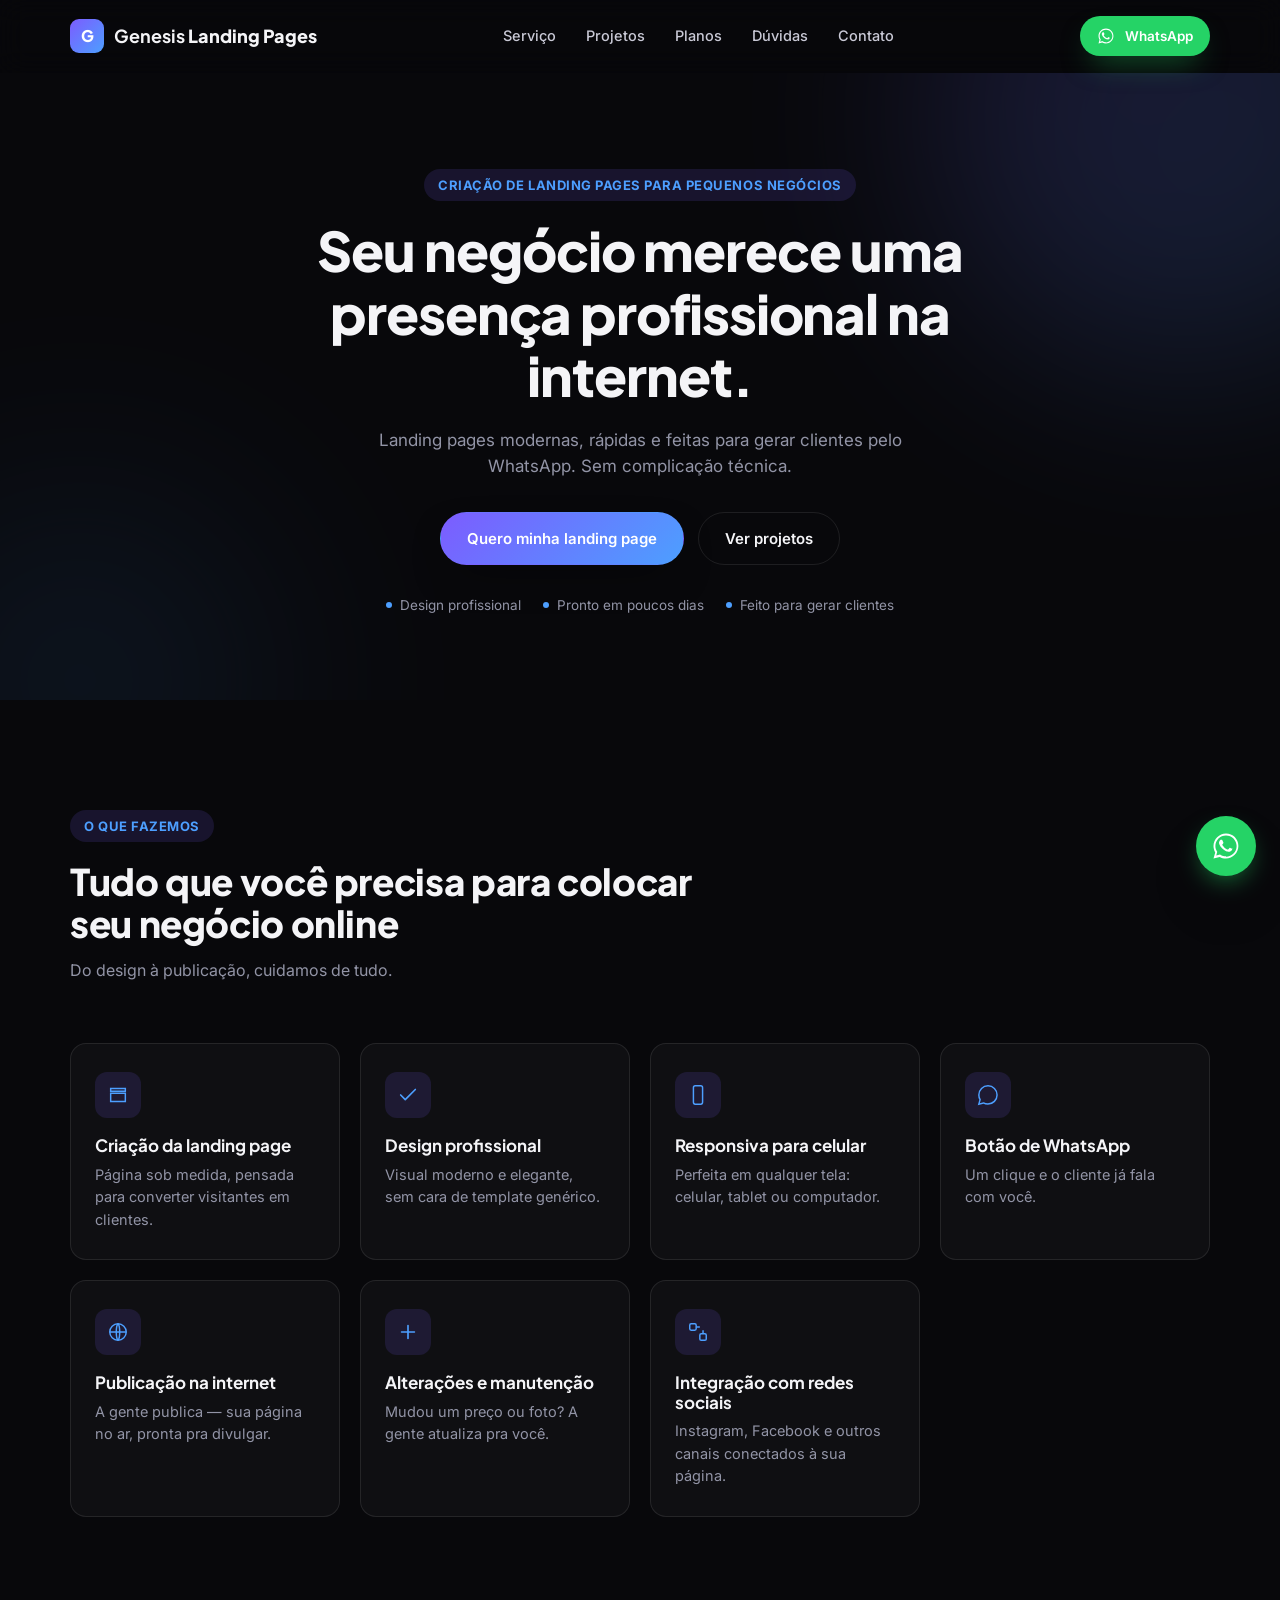
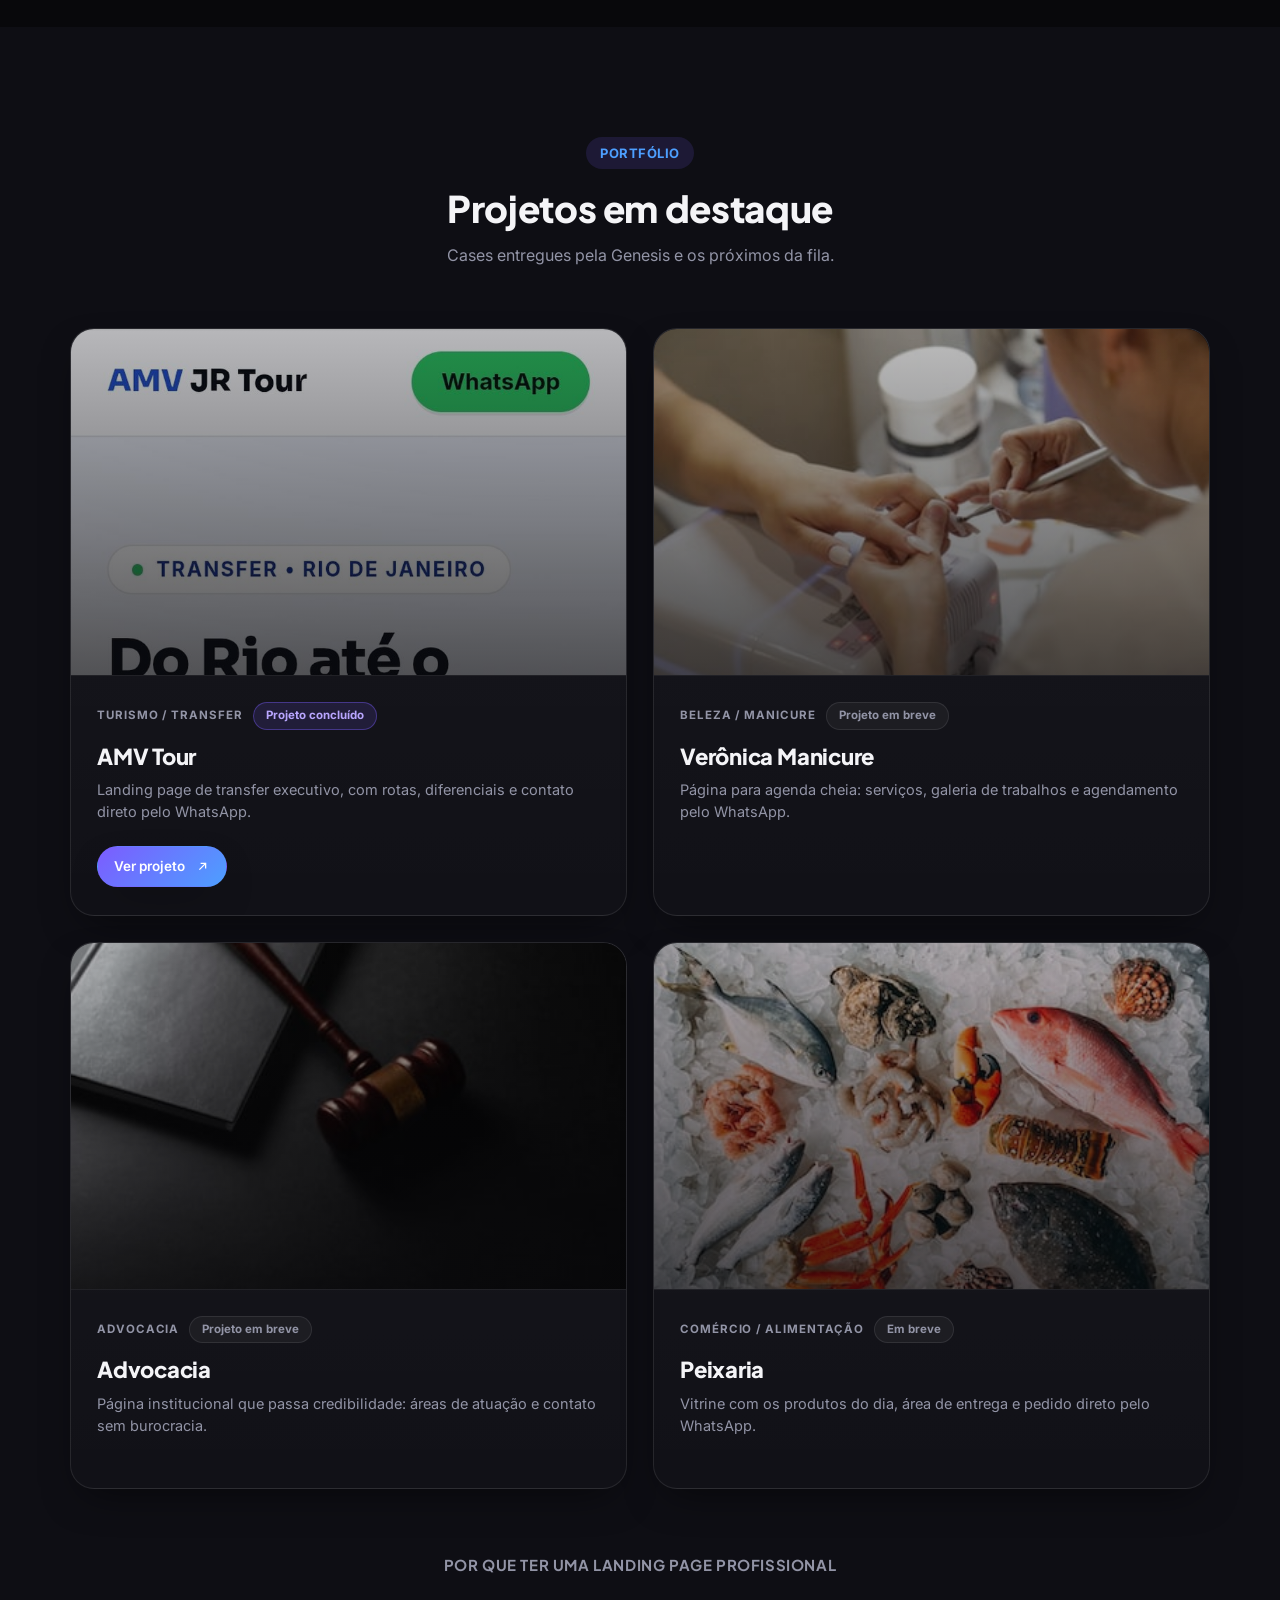
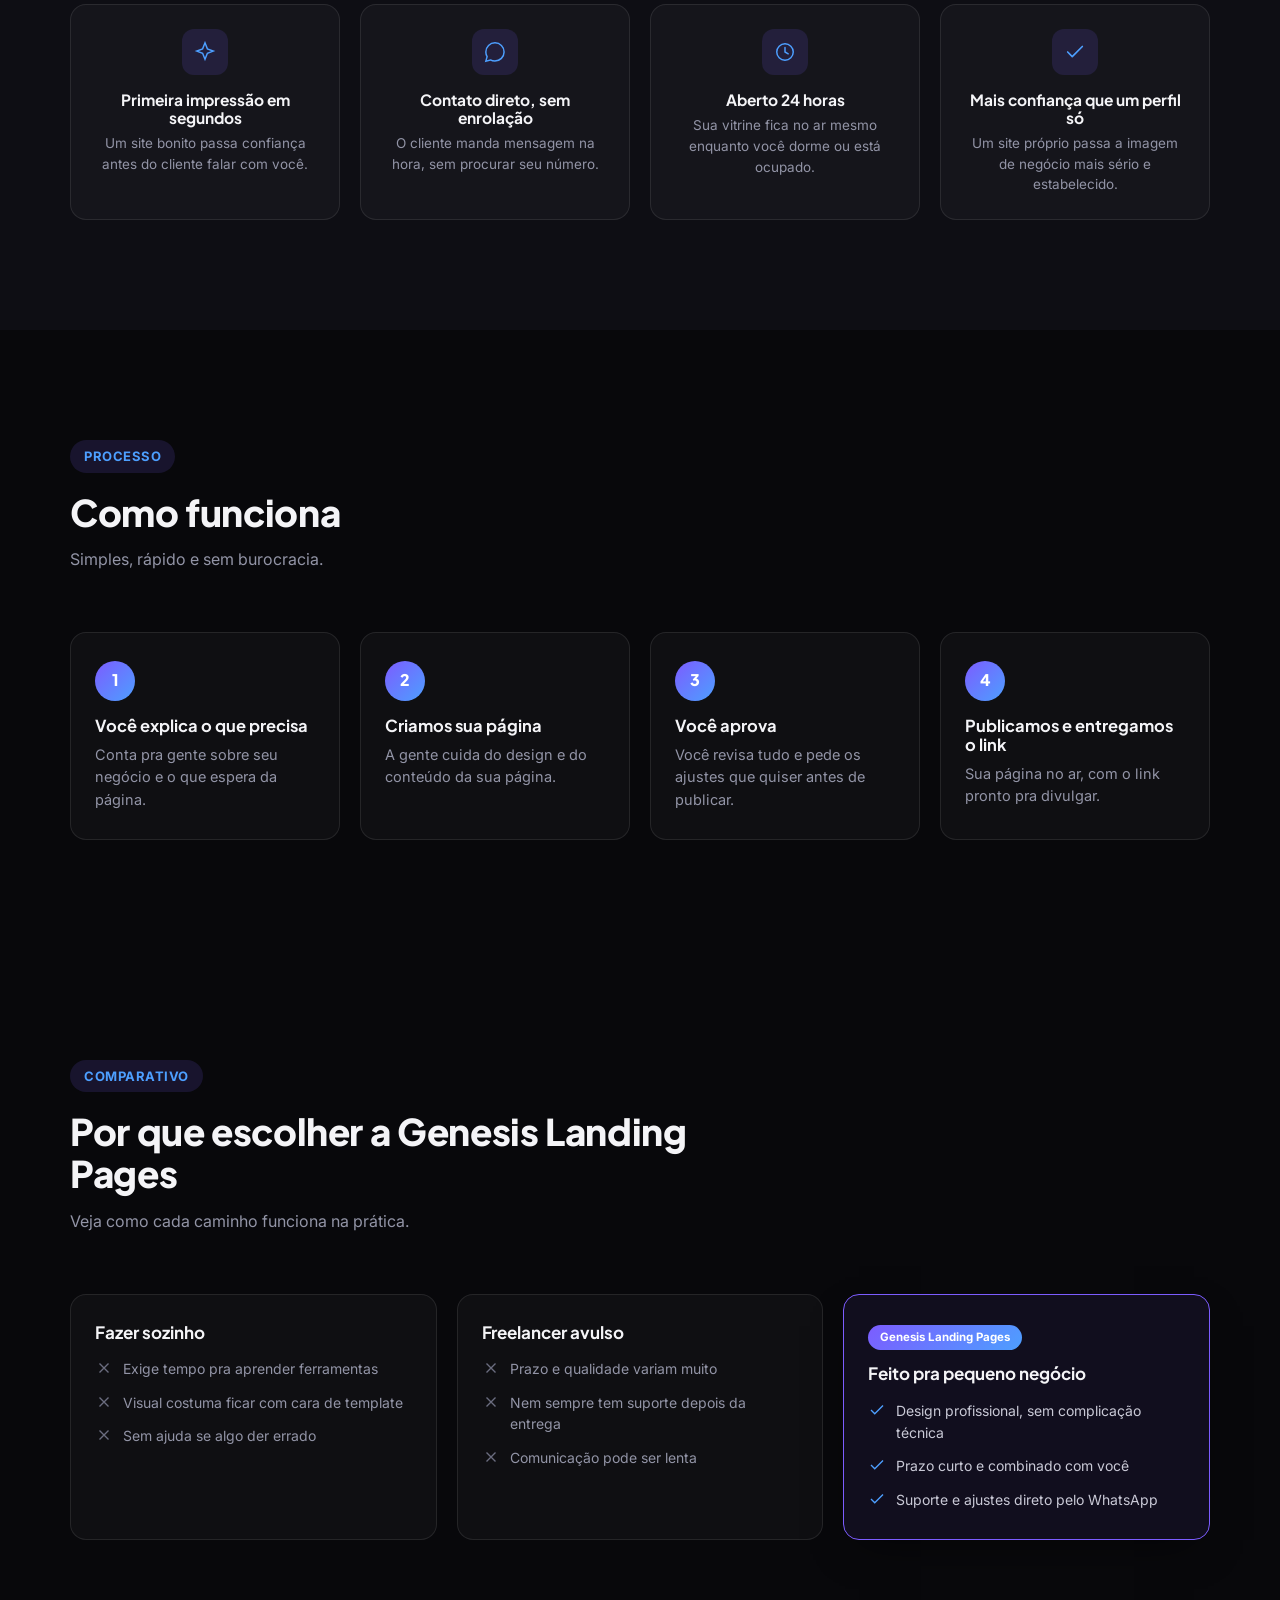
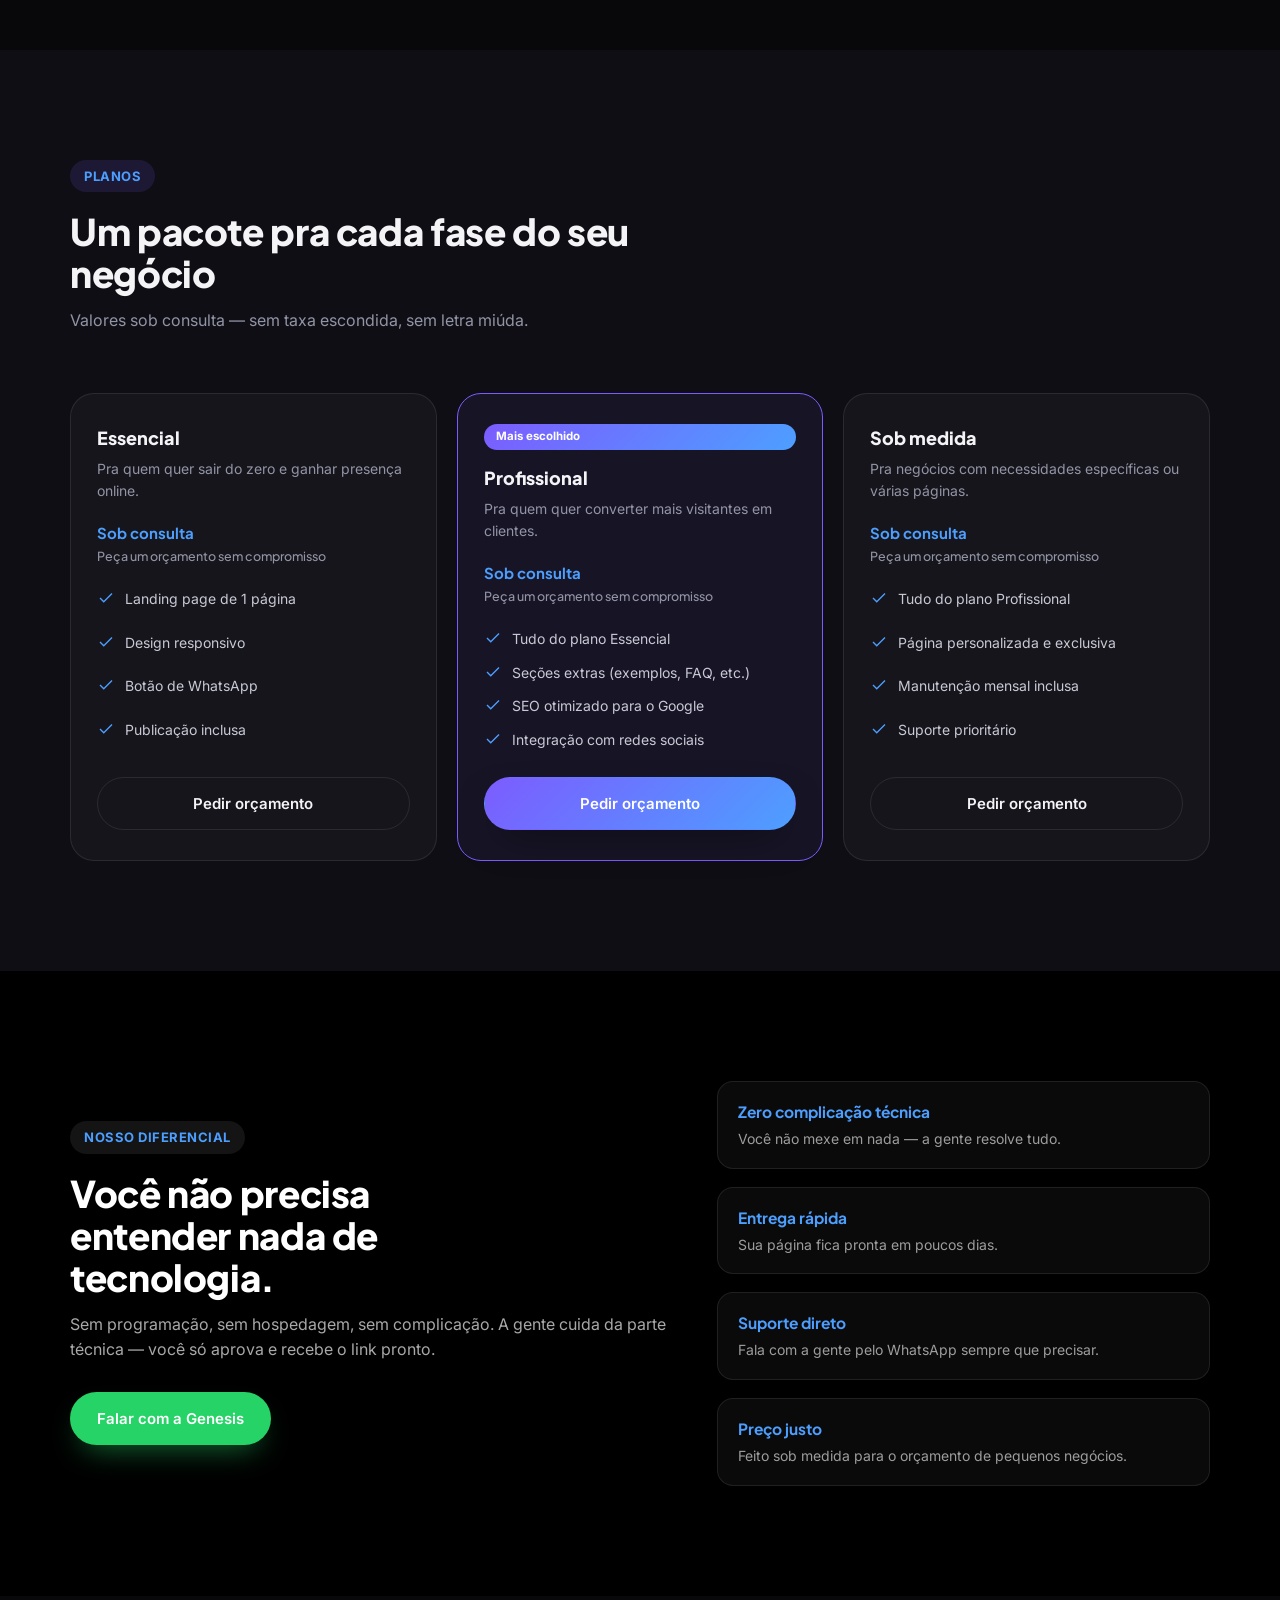
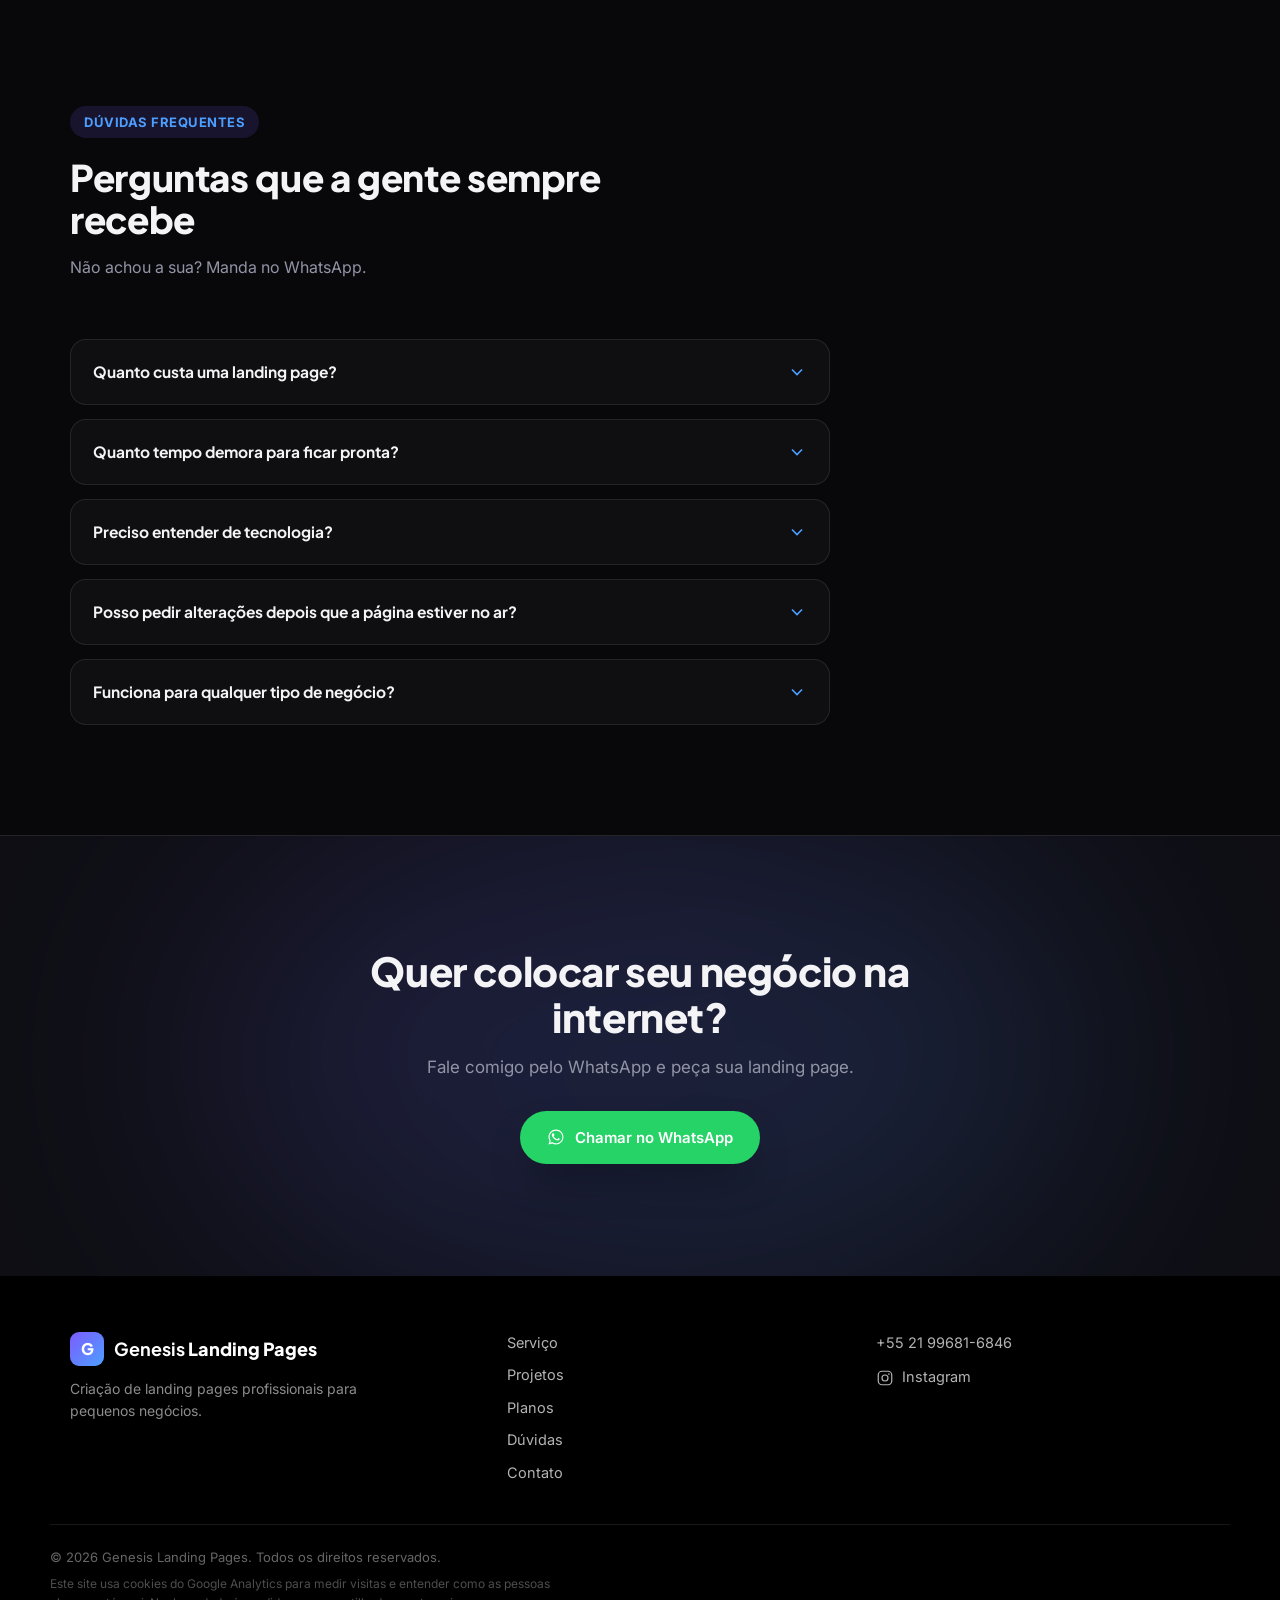
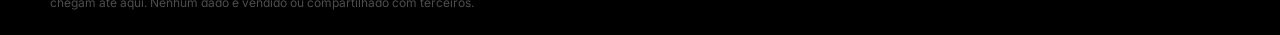
==== index.html @ c081a390 "Corrige o endereco do site para genesis-websites.netlify.app O canonical, o og:url e o JSON-LD apont" ====
<!doctype html>
<html lang="pt-BR">
<head>
<meta charset="UTF-8">
<meta name="viewport" content="width=device-width, initial-scale=1, viewport-fit=cover">
<title>Genesis Landing Pages | Sites para Pequenos Negócios</title>
<meta name="description" content="A Genesis Landing Pages cria landing pages profissionais, rápidas e responsivas para pequenos negócios, com botão de WhatsApp, publicação e manutenção inclusas. Peça a sua agora.">
<meta name="keywords" content="criação de landing page, landing page para pequenos negócios, criação de site profissional, site para pequenas empresas, landing page WhatsApp">
<meta name="robots" content="index, follow">
<link rel="canonical" href="https://genesis-websites.netlify.app/">

<meta property="og:type" content="website">
<meta property="og:locale" content="pt_BR">
<meta property="og:site_name" content="Genesis Landing Pages">
<meta property="og:title" content="Genesis Landing Pages | Sites para Pequenos Negócios">
<meta property="og:description" content="Landing pages profissionais, modernas e responsivas para pequenos negócios, com foco em gerar contatos pelo WhatsApp.">
<meta property="og:url" content="https://genesis-websites.netlify.app/">
<meta name="twitter:card" content="summary">
<meta name="twitter:title" content="Genesis Landing Pages | Sites para Pequenos Negócios">
<meta name="twitter:description" content="Landing pages profissionais, modernas e responsivas para pequenos negócios, com foco em gerar contatos pelo WhatsApp.">

<link rel="icon" type="image/svg+xml" href="favicon.svg">
<link rel="preconnect" href="https://fonts.googleapis.com">
<link rel="preconnect" href="https://fonts.gstatic.com" crossorigin>
<link href="https://fonts.googleapis.com/css2?family=Inter:wght@400;500;600&family=Plus+Jakarta+Sans:wght@500;600;700;800&display=swap" rel="stylesheet">
<link rel="stylesheet" href="assets/css/style.v2.css">

<script type="application/ld+json">
{
  "@context": "https://schema.org",
  "@type": "Service",
  "serviceType": "Criação de landing pages",
  "provider": {
    "@type": "Organization",
    "name": "Genesis Landing Pages",
    "url": "https://genesis-websites.netlify.app/",
    "sameAs": ["https://www.instagram.com/genesis.ia.pro"],
    "contactPoint": {
      "@type": "ContactPoint",
      "contactType": "customer service",
      "telephone": "+55-21-99681-6846",
      "areaServed": "BR",
      "availableLanguage": "Portuguese"
    }
  },
  "areaServed": "BR",
  "audience": {
    "@type": "Audience",
    "audienceType": "Pequenos negócios"
  },
  "description": "Criação de landing pages profissionais, modernas e responsivas para pequenos negócios, com botão de WhatsApp, publicação e manutenção inclusas."
}
</script>
<script type="application/ld+json">
{
  "@context": "https://schema.org",
  "@type": "FAQPage",
  "mainEntity": [
    {
      "@type": "Question",
      "name": "Quanto custa uma landing page?",
      "acceptedAnswer": { "@type": "Answer", "text": "O valor varia de acordo com o plano e o tamanho do projeto. Fale com a gente pelo WhatsApp e receba um orçamento sem compromisso." }
    },
    {
      "@type": "Question",
      "name": "Quanto tempo demora para ficar pronta?",
      "acceptedAnswer": { "@type": "Answer", "text": "Depende do plano escolhido, mas o prazo é sempre combinado com você antes de começar." }
    },
    {
      "@type": "Question",
      "name": "Preciso entender de tecnologia?",
      "acceptedAnswer": { "@type": "Answer", "text": "Não. A Genesis Landing Pages cuida de todo o processo técnico — design, publicação e hospedagem." }
    },
    {
      "@type": "Question",
      "name": "Posso pedir alterações depois que a página estiver no ar?",
      "acceptedAnswer": { "@type": "Answer", "text": "Sim, alterações de texto, preço ou foto podem ser pedidas a qualquer momento pelo WhatsApp." }
    },
    {
      "@type": "Question",
      "name": "Funciona para qualquer tipo de negócio?",
      "acceptedAnswer": { "@type": "Answer", "text": "Sim, o modelo se adapta a prestadores de serviço, turismo, lojas e profissionais autônomos." }
    }
  ]
}
</script>
</head>
<body>

<a class="skip-link" href="#conteudo">Pular para o conteúdo</a>

<header class="site-header" id="topo">
  <div class="wrap header-inner">
    <a href="#topo" class="brand" aria-label="Genesis Landing Pages — página inicial">
      <span class="brand-mark" aria-hidden="true">G</span>
      <span class="brand-name">Genesis <strong>Landing Pages</strong></span>
    </a>

    <nav class="main-nav" id="main-nav" aria-label="Navegação principal">
      <a href="#servico">Serviço</a>
      <a href="#projetos">Projetos</a>
      <a href="#planos">Planos</a>
      <a href="#faq">Dúvidas</a>
      <a href="#contato">Contato</a>
    </nav>

    <div class="header-actions">
      <a class="btn btn-whatsapp btn-sm" href="https://wa.me/5521996816846?text=Ol%C3%A1!%20Gostaria%20de%20saber%20mais%20sobre%20as%20landing%20pages%20da%20Genesis." target="_blank" rel="noopener">
        <svg class="icon" viewBox="0 0 24 24" aria-hidden="true"><path d="M17.5 14.4c-.3-.1-1.7-.8-2-.9-.3-.1-.5-.1-.7.1-.2.3-.8.9-1 1.1-.2.2-.4.2-.6.1-.3-.1-1.3-.5-2.4-1.5-.9-.8-1.5-1.8-1.7-2.1-.2-.3 0-.5.1-.6.1-.1.3-.4.4-.5.1-.2.2-.3.3-.5.1-.2 0-.4 0-.5C10 9.4 9.4 8 9.1 7.4 8.9 7 8.7 7 8.5 7h-.5c-.2 0-.5.1-.7.3-.2.3-.9.9-.9 2.1 0 1.2.9 2.4 1 2.6.1.2 1.8 2.8 4.4 3.9.6.3 1.1.4 1.5.5.6.2 1.2.2 1.6.1.5-.1 1.7-.7 1.9-1.3.2-.6.2-1.1.2-1.2-.1-.1-.3-.2-.6-.3z"/><path d="M12 2C6.5 2 2 6.5 2 12c0 1.8.5 3.6 1.4 5.1L2 22l5-1.3c1.4.8 3.1 1.2 4.9 1.2 5.5 0 10-4.5 10-10S17.5 2 12 2zm0 18.2c-1.6 0-3.2-.4-4.5-1.3l-.3-.2-3 .8.8-2.9-.2-.3C3.9 15 3.5 13.5 3.5 12c0-4.7 3.8-8.5 8.5-8.5s8.5 3.8 8.5 8.5-3.8 8.5-8.5 8.5z"/></svg>
        <span>WhatsApp</span>
      </a>
      <button class="nav-toggle" id="nav-toggle" aria-expanded="false" aria-controls="main-nav" aria-label="Abrir menu">
        <span></span><span></span><span></span>
      </button>
    </div>
  </div>
</header>

<main id="conteudo">

  <!-- HERO -->
  <section class="hero">
    <div class="wrap hero-grid">
      <div class="hero-copy" data-reveal>
        <p class="eyebrow">Criação de landing pages para pequenos negócios</p>
        <h1>Seu negócio merece uma presença profissional na internet.</h1>
        <p class="hero-sub">
          Landing pages modernas, rápidas e feitas para gerar clientes pelo
          WhatsApp. Sem complicação técnica.
        </p>
        <div class="hero-actions">
          <a class="btn btn-primary" href="https://wa.me/5521996816846?text=Ol%C3%A1!%20Quero%20criar%20uma%20landing%20page%20para%20o%20meu%20neg%C3%B3cio." target="_blank" rel="noopener">
            Quero minha landing page
          </a>
          <a class="btn btn-ghost" href="#projetos">Ver projetos</a>
        </div>
        <ul class="hero-trust">
          <li>Design profissional</li>
          <li>Pronto em poucos dias</li>
          <li>Feito para gerar clientes</li>
        </ul>
      </div>

    </div>
  </section>

  <!-- APRESENTAÇÃO DO SERVIÇO -->
  <section class="section" id="servico">
    <div class="wrap">
      <div class="section-head" data-reveal>
        <p class="eyebrow">O que fazemos</p>
        <h2>Tudo que você precisa para colocar seu negócio online</h2>
        <p class="section-sub">Do design à publicação, cuidamos de tudo.</p>
      </div>

      <div class="grid-features">
        <div class="feature-card" data-reveal>
          <span class="feature-icon" aria-hidden="true"><svg viewBox="0 0 24 24"><path d="M4 5h16v3H4zM4 10h16v9H4z" fill="none" stroke="currentColor" stroke-width="1.6"/></svg></span>
          <h3>Criação da landing page</h3>
          <p>Página sob medida, pensada para converter visitantes em clientes.</p>
        </div>
        <div class="feature-card" data-reveal>
          <span class="feature-icon" aria-hidden="true"><svg viewBox="0 0 24 24"><path d="M4 12l5 5L20 6" fill="none" stroke="currentColor" stroke-width="1.8" stroke-linecap="round" stroke-linejoin="round"/></svg></span>
          <h3>Design profissional</h3>
          <p>Visual moderno e elegante, sem cara de template genérico.</p>
        </div>
        <div class="feature-card" data-reveal>
          <span class="feature-icon" aria-hidden="true"><svg viewBox="0 0 24 24"><rect x="7" y="2" width="10" height="20" rx="2" fill="none" stroke="currentColor" stroke-width="1.6"/></svg></span>
          <h3>Responsiva para celular</h3>
          <p>Perfeita em qualquer tela: celular, tablet ou computador.</p>
        </div>
        <div class="feature-card" data-reveal>
          <span class="feature-icon" aria-hidden="true"><svg viewBox="0 0 24 24"><path d="M12 2C6.5 2 2 6.5 2 12c0 1.8.5 3.6 1.4 5.1L2 22l5-1.3c1.4.8 3.1 1.2 4.9 1.2 5.5 0 10-4.5 10-10S17.5 2 12 2z" fill="none" stroke="currentColor" stroke-width="1.6"/></svg></span>
          <h3>Botão de WhatsApp</h3>
          <p>Um clique e o cliente já fala com você.</p>
        </div>
        <div class="feature-card" data-reveal>
          <span class="feature-icon" aria-hidden="true"><svg viewBox="0 0 24 24"><circle cx="12" cy="12" r="9" fill="none" stroke="currentColor" stroke-width="1.6"/><path d="M3 12h18M12 3c2.5 2.6 2.5 15.4 0 18M12 3C9.5 5.6 9.5 18.4 12 21" fill="none" stroke="currentColor" stroke-width="1.6"/></svg></span>
          <h3>Publicação na internet</h3>
          <p>A gente publica — sua página no ar, pronta pra divulgar.</p>
        </div>
        <div class="feature-card" data-reveal>
          <span class="feature-icon" aria-hidden="true"><svg viewBox="0 0 24 24"><path d="M12 5v14M5 12h14" fill="none" stroke="currentColor" stroke-width="1.8" stroke-linecap="round"/></svg></span>
          <h3>Alterações e manutenção</h3>
          <p>Mudou um preço ou foto? A gente atualiza pra você.</p>
        </div>
        <div class="feature-card" data-reveal>
          <span class="feature-icon" aria-hidden="true"><svg viewBox="0 0 24 24"><rect x="3" y="3" width="7" height="7" rx="1.5" fill="none" stroke="currentColor" stroke-width="1.6"/><rect x="14" y="14" width="7" height="7" rx="1.5" fill="none" stroke="currentColor" stroke-width="1.6"/><path d="M10 6.5h4M17.5 10v4" stroke="currentColor" stroke-width="1.6"/></svg></span>
          <h3>Integração com redes sociais</h3>
          <p>Instagram, Facebook e outros canais conectados à sua página.</p>
        </div>
      </div>
    </div>
  </section>

  <!-- EXEMPLOS -->
  <!-- =========================================================
       PROJETOS EM DESTAQUE
       Como atualizar um projeto:
       1) CAPA  -> troque o src do <img> por assets/img/SEU-ARQUIVO.jpg
                   (num card "em breve", troque o bloco .project-cover-empty
                    inteiro por um <img> igual ao do primeiro card)
       2) LINK  -> troque o href do botão "Ver projeto"
       3) STATUS-> classe is-done (concluído) ou is-soon (em breve)
       O botão "Ver projeto" só deve existir quando houver link real.
       ========================================================= -->
  <section class="section section-alt" id="projetos">
    <div class="wrap">
      <div class="section-head section-head-center" data-reveal>
        <p class="eyebrow">Portfólio</p>
        <h2>Projetos em destaque</h2>
        <p class="section-sub">Cases entregues pela Genesis e os próximos da fila.</p>
      </div>

      <div class="grid-projects">

        <!-- 1. AMV TOUR — concluido -->
        <article class="project-card" data-reveal>
          <div class="project-cover">
            <!-- CAPA: troque o src pela imagem definitiva -->
            <img src="assets/img/amv-tour.jpg" alt="Capa do projeto AMV Tour" loading="lazy" width="800" height="1360">
          </div>
          <div class="project-body">
            <div class="project-meta">
              <span class="project-segment">Turismo / Transfer</span>
              <span class="project-status is-done">Projeto concluído</span>
            </div>
            <h3>AMV Tour</h3>
            <p>Landing page de transfer executivo, com rotas, diferenciais e contato direto pelo WhatsApp.</p>
            <!-- LINK REAL: existe, então o botão aparece -->
            <a class="btn btn-primary btn-sm project-link" href="https://amv-tour-fernando.netlify.app" target="_blank" rel="noopener">
              <span>Ver projeto</span>
              <svg class="icon" viewBox="0 0 24 24" fill="none" stroke="currentColor" stroke-width="2" aria-hidden="true"><path d="M7 17L17 7M9 7h8v8"/></svg>
            </a>
          </div>
        </article>

        <!-- 2. MANICURE — em breve (sem link, sem botao) -->
        <article class="project-card" data-reveal>
          <div class="project-cover">
            <!-- CAPA: troque o src pela imagem definitiva -->
            <img src="assets/img/capa-manicure.jpg" alt="Capa do projeto Verônica Manicure" loading="lazy" width="400" height="267">
          </div>
          <div class="project-body">
            <div class="project-meta">
              <span class="project-segment">Beleza / Manicure</span>
              <span class="project-status is-soon">Projeto em breve</span>
            </div>
            <h3>Verônica Manicure</h3>
            <p>Página para agenda cheia: serviços, galeria de trabalhos e agendamento pelo WhatsApp.</p>
          </div>
        </article>

        <!-- 3. ADVOCACIA — em breve (sem link, sem botao) -->
        <article class="project-card" data-reveal>
          <div class="project-cover">
            <!-- CAPA: troque o src pela imagem definitiva -->
            <img src="assets/img/capa-advocacia.jpg" alt="Capa do projeto de Advocacia" loading="lazy" width="400" height="267">
          </div>
          <div class="project-body">
            <div class="project-meta">
              <span class="project-segment">Advocacia</span>
              <span class="project-status is-soon">Projeto em breve</span>
            </div>
            <h3>Advocacia</h3>
            <p>Página institucional que passa credibilidade: áreas de atuação e contato sem burocracia.</p>
          </div>
        </article>

        <!-- 4. PEIXARIA — em breve (sem link, sem botao) -->
        <article class="project-card" data-reveal>
          <div class="project-cover">
            <!-- CAPA: troque o src pela imagem definitiva -->
            <img src="assets/img/capa-peixaria.jpg" alt="Capa do projeto Peixaria" loading="lazy" width="400" height="267">
          </div>
          <div class="project-body">
            <div class="project-meta">
              <span class="project-segment">Comércio / Alimentação</span>
              <span class="project-status is-soon">Em breve</span>
            </div>
            <h3>Peixaria</h3>
            <p>Vitrine com os produtos do dia, área de entrega e pedido direto pelo WhatsApp.</p>
          </div>
        </article>

      </div>


      <div class="benefits" data-reveal>
        <p class="benefits-title">Por que ter uma landing page profissional</p>
        <div class="benefits-grid">
          <div class="benefit-card">
            <span class="feature-icon" aria-hidden="true"><svg viewBox="0 0 24 24"><path d="M12 2l2.6 6.6L21 11l-6.4 2.4L12 20l-2.6-6.6L3 11l6.4-2.4z" fill="none" stroke="currentColor" stroke-width="1.6"/></svg></span>
            <h3>Primeira impressão em segundos</h3>
            <p>Um site bonito passa confiança antes do cliente falar com você.</p>
          </div>
          <div class="benefit-card">
            <span class="feature-icon" aria-hidden="true"><svg viewBox="0 0 24 24"><path d="M12 2C6.5 2 2 6.5 2 12c0 1.8.5 3.6 1.4 5.1L2 22l5-1.3c1.4.8 3.1 1.2 4.9 1.2 5.5 0 10-4.5 10-10S17.5 2 12 2z" fill="none" stroke="currentColor" stroke-width="1.6"/></svg></span>
            <h3>Contato direto, sem enrolação</h3>
            <p>O cliente manda mensagem na hora, sem procurar seu número.</p>
          </div>
          <div class="benefit-card">
            <span class="feature-icon" aria-hidden="true"><svg viewBox="0 0 24 24"><circle cx="12" cy="12" r="9" fill="none" stroke="currentColor" stroke-width="1.6"/><path d="M12 7v5l3.5 2" fill="none" stroke="currentColor" stroke-width="1.6" stroke-linecap="round"/></svg></span>
            <h3>Aberto 24 horas</h3>
            <p>Sua vitrine fica no ar mesmo enquanto você dorme ou está ocupado.</p>
          </div>
          <div class="benefit-card">
            <span class="feature-icon" aria-hidden="true"><svg viewBox="0 0 24 24"><path d="M4 12l5 5L20 6" fill="none" stroke="currentColor" stroke-width="1.8" stroke-linecap="round" stroke-linejoin="round"/></svg></span>
            <h3>Mais confiança que um perfil só</h3>
            <p>Um site próprio passa a imagem de negócio mais sério e estabelecido.</p>
          </div>
        </div>
      </div>
    </div>
  </section>

  <!-- COMO FUNCIONA -->
  <section class="section" id="como-funciona">
    <div class="wrap">
      <div class="section-head" data-reveal>
        <p class="eyebrow">Processo</p>
        <h2>Como funciona</h2>
        <p class="section-sub">Simples, rápido e sem burocracia.</p>
      </div>

      <ol class="steps">
        <li class="step" data-reveal>
          <span class="step-number">1</span>
          <h3>Você explica o que precisa</h3>
          <p>Conta pra gente sobre seu negócio e o que espera da página.</p>
        </li>
        <li class="step" data-reveal>
          <span class="step-number">2</span>
          <h3>Criamos sua página</h3>
          <p>A gente cuida do design e do conteúdo da sua página.</p>
        </li>
        <li class="step" data-reveal>
          <span class="step-number">3</span>
          <h3>Você aprova</h3>
          <p>Você revisa tudo e pede os ajustes que quiser antes de publicar.</p>
        </li>
        <li class="step" data-reveal>
          <span class="step-number">4</span>
          <h3>Publicamos e entregamos o link</h3>
          <p>Sua página no ar, com o link pronto pra divulgar.</p>
        </li>
      </ol>
    </div>
  </section>

  <!-- COMPARATIVO -->
  <section class="section" id="comparativo">
    <div class="wrap">
      <div class="section-head" data-reveal>
        <p class="eyebrow">Comparativo</p>
        <h2>Por que escolher a Genesis Landing Pages</h2>
        <p class="section-sub">Veja como cada caminho funciona na prática.</p>
      </div>

      <div class="compare-grid">
        <div class="compare-card" data-reveal>
          <h3>Fazer sozinho</h3>
          <ul>
            <li><svg viewBox="0 0 24 24" fill="none" stroke="currentColor" stroke-width="1.8"><path d="M6 6l12 12M18 6L6 18"/></svg> Exige tempo pra aprender ferramentas</li>
            <li><svg viewBox="0 0 24 24" fill="none" stroke="currentColor" stroke-width="1.8"><path d="M6 6l12 12M18 6L6 18"/></svg> Visual costuma ficar com cara de template</li>
            <li><svg viewBox="0 0 24 24" fill="none" stroke="currentColor" stroke-width="1.8"><path d="M6 6l12 12M18 6L6 18"/></svg> Sem ajuda se algo der errado</li>
          </ul>
        </div>
        <div class="compare-card" data-reveal>
          <h3>Freelancer avulso</h3>
          <ul>
            <li><svg viewBox="0 0 24 24" fill="none" stroke="currentColor" stroke-width="1.8"><path d="M6 6l12 12M18 6L6 18"/></svg> Prazo e qualidade variam muito</li>
            <li><svg viewBox="0 0 24 24" fill="none" stroke="currentColor" stroke-width="1.8"><path d="M6 6l12 12M18 6L6 18"/></svg> Nem sempre tem suporte depois da entrega</li>
            <li><svg viewBox="0 0 24 24" fill="none" stroke="currentColor" stroke-width="1.8"><path d="M6 6l12 12M18 6L6 18"/></svg> Comunicação pode ser lenta</li>
          </ul>
        </div>
        <div class="compare-card is-highlight" data-reveal>
          <span class="compare-badge">Genesis Landing Pages</span>
          <h3>Feito pra pequeno negócio</h3>
          <ul>
            <li><svg viewBox="0 0 24 24" fill="none" stroke="currentColor" stroke-width="1.8"><path d="M4 12l5 5L20 6"/></svg> Design profissional, sem complicação técnica</li>
            <li><svg viewBox="0 0 24 24" fill="none" stroke="currentColor" stroke-width="1.8"><path d="M4 12l5 5L20 6"/></svg> Prazo curto e combinado com você</li>
            <li><svg viewBox="0 0 24 24" fill="none" stroke="currentColor" stroke-width="1.8"><path d="M4 12l5 5L20 6"/></svg> Suporte e ajustes direto pelo WhatsApp</li>
          </ul>
        </div>
      </div>
    </div>
  </section>

  <!-- PLANOS -->
  <section class="section section-alt" id="planos">
    <div class="wrap">
      <div class="section-head" data-reveal>
        <p class="eyebrow">Planos</p>
        <h2>Um pacote pra cada fase do seu negócio</h2>
        <p class="section-sub">Valores sob consulta — sem taxa escondida, sem letra miúda.</p>
      </div>

      <div class="grid-plans">
        <div class="plan-card" data-reveal>
          <p class="plan-name">Essencial</p>
          <p class="plan-desc">Pra quem quer sair do zero e ganhar presença online.</p>
          <p class="plan-price">Sob consulta<small>Peça um orçamento sem compromisso</small></p>
          <ul class="plan-features">
            <li><svg viewBox="0 0 24 24" fill="none" stroke="currentColor" stroke-width="1.8"><path d="M4 12l5 5L20 6"/></svg> Landing page de 1 página</li>
            <li><svg viewBox="0 0 24 24" fill="none" stroke="currentColor" stroke-width="1.8"><path d="M4 12l5 5L20 6"/></svg> Design responsivo</li>
            <li><svg viewBox="0 0 24 24" fill="none" stroke="currentColor" stroke-width="1.8"><path d="M4 12l5 5L20 6"/></svg> Botão de WhatsApp</li>
            <li><svg viewBox="0 0 24 24" fill="none" stroke="currentColor" stroke-width="1.8"><path d="M4 12l5 5L20 6"/></svg> Publicação inclusa</li>
          </ul>
          <a class="btn btn-ghost" href="https://wa.me/5521996816846?text=Ol%C3%A1!%20Quero%20saber%20mais%20sobre%20o%20plano%20Essencial." target="_blank" rel="noopener">Pedir orçamento</a>
        </div>

        <div class="plan-card is-popular" data-reveal>
          <span class="compare-badge">Mais escolhido</span>
          <p class="plan-name">Profissional</p>
          <p class="plan-desc">Pra quem quer converter mais visitantes em clientes.</p>
          <p class="plan-price">Sob consulta<small>Peça um orçamento sem compromisso</small></p>
          <ul class="plan-features">
            <li><svg viewBox="0 0 24 24" fill="none" stroke="currentColor" stroke-width="1.8"><path d="M4 12l5 5L20 6"/></svg> Tudo do plano Essencial</li>
            <li><svg viewBox="0 0 24 24" fill="none" stroke="currentColor" stroke-width="1.8"><path d="M4 12l5 5L20 6"/></svg> Seções extras (exemplos, FAQ, etc.)</li>
            <li><svg viewBox="0 0 24 24" fill="none" stroke="currentColor" stroke-width="1.8"><path d="M4 12l5 5L20 6"/></svg> SEO otimizado para o Google</li>
            <li><svg viewBox="0 0 24 24" fill="none" stroke="currentColor" stroke-width="1.8"><path d="M4 12l5 5L20 6"/></svg> Integração com redes sociais</li>
          </ul>
          <a class="btn btn-primary" href="https://wa.me/5521996816846?text=Ol%C3%A1!%20Quero%20saber%20mais%20sobre%20o%20plano%20Profissional." target="_blank" rel="noopener">Pedir orçamento</a>
        </div>

        <div class="plan-card" data-reveal>
          <p class="plan-name">Sob medida</p>
          <p class="plan-desc">Pra negócios com necessidades específicas ou várias páginas.</p>
          <p class="plan-price">Sob consulta<small>Peça um orçamento sem compromisso</small></p>
          <ul class="plan-features">
            <li><svg viewBox="0 0 24 24" fill="none" stroke="currentColor" stroke-width="1.8"><path d="M4 12l5 5L20 6"/></svg> Tudo do plano Profissional</li>
            <li><svg viewBox="0 0 24 24" fill="none" stroke="currentColor" stroke-width="1.8"><path d="M4 12l5 5L20 6"/></svg> Página personalizada e exclusiva</li>
            <li><svg viewBox="0 0 24 24" fill="none" stroke="currentColor" stroke-width="1.8"><path d="M4 12l5 5L20 6"/></svg> Manutenção mensal inclusa</li>
            <li><svg viewBox="0 0 24 24" fill="none" stroke="currentColor" stroke-width="1.8"><path d="M4 12l5 5L20 6"/></svg> Suporte prioritário</li>
          </ul>
          <a class="btn btn-ghost" href="https://wa.me/5521996816846?text=Ol%C3%A1!%20Quero%20saber%20mais%20sobre%20o%20plano%20Sob%20Medida." target="_blank" rel="noopener">Pedir orçamento</a>
        </div>
      </div>
    </div>
  </section>

  <!-- DIFERENCIAL -->
  <section class="section section-dark" id="diferencial">
    <div class="wrap diferencial-grid">
      <div data-reveal>
        <p class="eyebrow eyebrow-light">Nosso diferencial</p>
        <h2>Você não precisa entender nada de tecnologia.</h2>
        <p class="section-sub section-sub-light">
          Sem programação, sem hospedagem, sem complicação. A gente cuida da
          parte técnica — você só aprova e recebe o link pronto.
        </p>
        <a class="btn btn-whatsapp" href="https://wa.me/5521996816846?text=Ol%C3%A1!%20Quero%20pedir%20minha%20landing%20page%20e%20n%C3%A3o%20entendo%20nada%20de%20programa%C3%A7%C3%A3o%2C%20podem%20me%20ajudar%3F" target="_blank" rel="noopener">
          Falar com a Genesis
        </a>
      </div>
      <ul class="diferencial-list" data-reveal>
        <li><strong>Zero complicação técnica</strong><span>Você não mexe em nada — a gente resolve tudo.</span></li>
        <li><strong>Entrega rápida</strong><span>Sua página fica pronta em poucos dias.</span></li>
        <li><strong>Suporte direto</strong><span>Fala com a gente pelo WhatsApp sempre que precisar.</span></li>
        <li><strong>Preço justo</strong><span>Feito sob medida para o orçamento de pequenos negócios.</span></li>
      </ul>
    </div>
  </section>

  <!-- FAQ -->
  <section class="section" id="faq">
    <div class="wrap">
      <div class="section-head" data-reveal>
        <p class="eyebrow">Dúvidas frequentes</p>
        <h2>Perguntas que a gente sempre recebe</h2>
        <p class="section-sub">Não achou a sua? Manda no WhatsApp.</p>
      </div>

      <div class="faq-list" data-reveal>
        <details class="faq-item">
          <summary>Quanto custa uma landing page?
            <svg class="chevron" viewBox="0 0 24 24" fill="none" stroke="currentColor" stroke-width="2"><path d="M6 9l6 6 6-6"/></svg>
          </summary>
          <p>O valor varia de acordo com o plano e o tamanho do projeto. Fale com a gente pelo WhatsApp e receba um orçamento sem compromisso.</p>
        </details>
        <details class="faq-item">
          <summary>Quanto tempo demora para ficar pronta?
            <svg class="chevron" viewBox="0 0 24 24" fill="none" stroke="currentColor" stroke-width="2"><path d="M6 9l6 6 6-6"/></svg>
          </summary>
          <p>Depende do plano escolhido, mas o prazo é sempre combinado com você antes de começar — sem enrolação.</p>
        </details>
        <details class="faq-item">
          <summary>Preciso entender de tecnologia?
            <svg class="chevron" viewBox="0 0 24 24" fill="none" stroke="currentColor" stroke-width="2"><path d="M6 9l6 6 6-6"/></svg>
          </summary>
          <p>Não. A gente cuida de todo o processo técnico — design, publicação e hospedagem. Você só aprova e recebe o link pronto.</p>
        </details>
        <details class="faq-item">
          <summary>Posso pedir alterações depois que a página estiver no ar?
            <svg class="chevron" viewBox="0 0 24 24" fill="none" stroke="currentColor" stroke-width="2"><path d="M6 9l6 6 6-6"/></svg>
          </summary>
          <p>Sim. Mudou um preço, uma foto ou um texto? É só chamar no WhatsApp que a gente atualiza pra você.</p>
        </details>
        <details class="faq-item">
          <summary>Funciona para qualquer tipo de negócio?
            <svg class="chevron" viewBox="0 0 24 24" fill="none" stroke="currentColor" stroke-width="2"><path d="M6 9l6 6 6-6"/></svg>
          </summary>
          <p>Sim. Já criamos página para turismo e transfer, e o modelo se adapta a prestadores de serviço, lojas e profissionais autônomos.</p>
        </details>
      </div>
    </div>
  </section>

  <!-- CTA FINAL -->
  <section class="cta-final" id="contato">
    <div class="wrap cta-final-inner" data-reveal>
      <h2>Quer colocar seu negócio na internet?</h2>
      <p>Fale comigo pelo WhatsApp e peça sua landing page.</p>
      <a class="btn btn-whatsapp" href="https://wa.me/5521996816846?text=Ol%C3%A1!%20Vi%20a%20p%C3%A1gina%20da%20Genesis%20e%20quero%20colocar%20meu%20neg%C3%B3cio%20na%20internet." target="_blank" rel="noopener">
        <svg class="icon" viewBox="0 0 24 24" aria-hidden="true"><path d="M17.5 14.4c-.3-.1-1.7-.8-2-.9-.3-.1-.5-.1-.7.1-.2.3-.8.9-1 1.1-.2.2-.4.2-.6.1-.3-.1-1.3-.5-2.4-1.5-.9-.8-1.5-1.8-1.7-2.1-.2-.3 0-.5.1-.6.1-.1.3-.4.4-.5.1-.2.2-.3.3-.5.1-.2 0-.4 0-.5C10 9.4 9.4 8 9.1 7.4 8.9 7 8.7 7 8.5 7h-.5c-.2 0-.5.1-.7.3-.2.3-.9.9-.9 2.1 0 1.2.9 2.4 1 2.6.1.2 1.8 2.8 4.4 3.9.6.3 1.1.4 1.5.5.6.2 1.2.2 1.6.1.5-.1 1.7-.7 1.9-1.3.2-.6.2-1.1.2-1.2-.1-.1-.3-.2-.6-.3z"/><path d="M12 2C6.5 2 2 6.5 2 12c0 1.8.5 3.6 1.4 5.1L2 22l5-1.3c1.4.8 3.1 1.2 4.9 1.2 5.5 0 10-4.5 10-10S17.5 2 12 2zm0 18.2c-1.6 0-3.2-.4-4.5-1.3l-.3-.2-3 .8.8-2.9-.2-.3C3.9 15 3.5 13.5 3.5 12c0-4.7 3.8-8.5 8.5-8.5s8.5 3.8 8.5 8.5-3.8 8.5-8.5 8.5z"/></svg>
        <span>Chamar no WhatsApp</span>
      </a>
    </div>
  </section>

</main>

<footer class="site-footer">
  <div class="wrap footer-inner">
    <div class="footer-brand">
      <a href="#topo" class="brand" aria-label="Genesis Landing Pages — página inicial">
        <span class="brand-mark" aria-hidden="true">G</span>
        <span class="brand-name">Genesis <strong>Landing Pages</strong></span>
      </a>
      <p>Criação de landing pages profissionais para pequenos negócios.</p>
    </div>

    <nav class="footer-nav" aria-label="Links do rodapé">
      <a href="#servico">Serviço</a>
      <a href="#projetos">Projetos</a>
      <a href="#planos">Planos</a>
      <a href="#faq">Dúvidas</a>
      <a href="#contato">Contato</a>
    </nav>

    <div class="footer-contact">
      <a href="https://wa.me/5521996816846" target="_blank" rel="noopener">+55 21 99681-6846</a>
      <a href="https://www.instagram.com/genesis.ia.pro" target="_blank" rel="noopener" aria-label="Genesis Landing Pages no Instagram">
        <svg class="icon" viewBox="0 0 24 24" aria-hidden="true"><rect x="3" y="3" width="18" height="18" rx="5" fill="none" stroke="currentColor" stroke-width="1.6"/><circle cx="12" cy="12" r="4" fill="none" stroke="currentColor" stroke-width="1.6"/><circle cx="17.2" cy="6.8" r="1.1" fill="currentColor"/></svg>
        <span>Instagram</span>
      </a>
    </div>
  </div>
  <div class="wrap footer-bottom">
    <p>&copy; <span id="year">2026</span> Genesis Landing Pages. Todos os direitos reservados.</p>
    <p class="footer-privacidade">Este site usa cookies do Google Analytics para medir visitas e entender como as pessoas chegam até aqui. Nenhum dado é vendido ou compartilhado com terceiros.</p>
  </div>
</footer>

<a class="whatsapp-float" href="https://wa.me/5521996816846?text=Ol%C3%A1!%20Gostaria%20de%20saber%20mais%20sobre%20as%20landing%20pages%20da%20Genesis." target="_blank" rel="noopener" aria-label="Falar no WhatsApp">
  <svg viewBox="0 0 24 24" aria-hidden="true"><path d="M17.5 14.4c-.3-.1-1.7-.8-2-.9-.3-.1-.5-.1-.7.1-.2.3-.8.9-1 1.1-.2.2-.4.2-.6.1-.3-.1-1.3-.5-2.4-1.5-.9-.8-1.5-1.8-1.7-2.1-.2-.3 0-.5.1-.6.1-.1.3-.4.4-.5.1-.2.2-.3.3-.5.1-.2 0-.4 0-.5C10 9.4 9.4 8 9.1 7.4 8.9 7 8.7 7 8.5 7h-.5c-.2 0-.5.1-.7.3-.2.3-.9.9-.9 2.1 0 1.2.9 2.4 1 2.6.1.2 1.8 2.8 4.4 3.9.6.3 1.1.4 1.5.5.6.2 1.2.2 1.6.1.5-.1 1.7-.7 1.9-1.3.2-.6.2-1.1.2-1.2-.1-.1-.3-.2-.6-.3z"/><path d="M12 2C6.5 2 2 6.5 2 12c0 1.8.5 3.6 1.4 5.1L2 22l5-1.3c1.4.8 3.1 1.2 4.9 1.2 5.5 0 10-4.5 10-10S17.5 2 12 2zm0 18.2c-1.6 0-3.2-.4-4.5-1.3l-.3-.2-3 .8.8-2.9-.2-.3C3.9 15 3.5 13.5 3.5 12c0-4.7 3.8-8.5 8.5-8.5s8.5 3.8 8.5 8.5-3.8 8.5-8.5 8.5z"/></svg>
</a>

<script src="assets/js/main.v2.js"></script>
<script src="assets/js/analytics.v1.js"></script>
</body>
</html>
---- assets/css/style.v2.css ----
/* ===========================================================
   Genesis AI — Landing Page
   Design tokens (dark premium — grafite + roxo/azul)
   =========================================================== */
:root{
  --bg: #08080b;
  --bg-alt: #0e0e14;
  --bg-black: #000000;
  --ink: #f4f4f7;
  --ink-soft: #c9c9d6;
  --paper: var(--bg);
  --paper-alt: var(--bg-alt);
  --line: rgba(255,255,255,.09);
  --line-strong: rgba(255,255,255,.16);
  --muted: #9294a6;
  --muted-light: #6b6d80;

  --accent-1: #7c5cff;
  --accent-2: #4d9fff;
  --accent-grad: linear-gradient(135deg, var(--accent-1), var(--accent-2));
  --accent-soft: rgba(124,92,255,.14);
  --on-accent: #ffffff;

  --whatsapp: #25d366;
  --whatsapp-dark: #1ea952;

  --radius-lg: 24px;
  --radius-md: 16px;
  --radius-sm: 10px;

  --shadow-sm: 0 1px 2px rgba(0,0,0,.35);
  --shadow-md: 0 16px 40px -16px rgba(0,0,0,.6);
  --shadow-lg: 0 30px 70px -24px rgba(0,0,0,.7);

  --font-head: "Plus Jakarta Sans", "Inter", system-ui, sans-serif;
  --font-body: "Inter", system-ui, -apple-system, sans-serif;

  --container: 1180px;
}

*, *::before, *::after{ box-sizing: border-box; }
html{ scroll-behavior: smooth; }
@media (prefers-reduced-motion: reduce){
  html{ scroll-behavior: auto; }
  *, *::before, *::after{ animation-duration: .001ms !important; transition-duration: .001ms !important; }
}

body{
  margin: 0;
  font-family: var(--font-body);
  color: var(--ink);
  background: var(--bg);
  -webkit-font-smoothing: antialiased;
  line-height: 1.55;
}

img{ max-width: 100%; display: block; }
a{ color: inherit; text-decoration: none; }
ul, ol{ margin: 0; padding: 0; list-style: none; }
h1, h2, h3{ font-family: var(--font-head); margin: 0; color: var(--ink); line-height: 1.15; }
p{ margin: 0; }

.wrap{
  max-width: var(--container);
  margin-inline: auto;
  padding-inline: 20px;
}

.skip-link{
  position: absolute;
  left: -999px;
  top: 0;
  background: #000;
  color: var(--accent-2);
  padding: 10px 16px;
  border-radius: 0 0 8px 0;
  z-index: 200;
}
.skip-link:focus{ left: 0; }

/* ===== Buttons ===== */
.btn{
  display: inline-flex;
  align-items: center;
  justify-content: center;
  gap: 10px;
  padding: 14px 26px;
  border-radius: 999px;
  font-weight: 600;
  font-size: 15px;
  border: 1px solid transparent;
  cursor: pointer;
  transition: transform .18s ease, box-shadow .18s ease, background .18s ease, border-color .18s ease;
  white-space: nowrap;
}
.btn .icon{ width: 18px; height: 18px; fill: currentColor; flex: none; }
.btn:hover{ transform: translateY(-2px); }
.btn:active{ transform: translateY(0); }

.btn-primary{
  background: var(--accent-grad);
  color: var(--on-accent);
  box-shadow: var(--shadow-md);
}
.btn-primary:hover{ box-shadow: 0 18px 40px -14px rgba(124,92,255,.55); }

.btn-ghost{
  background: transparent;
  color: var(--ink);
  border-color: var(--line);
}
.btn-ghost:hover{ background: rgba(255,255,255,.06); border-color: var(--accent-1); }

.btn-whatsapp{
  background: var(--whatsapp);
  color: #fff;
  box-shadow: 0 14px 30px -12px rgba(37,211,102,.55);
}
.btn-whatsapp:hover{ background: var(--whatsapp-dark); }

.btn-sm{ padding: 9px 16px; font-size: 13.5px; }
.btn-lg{ padding: 18px 36px; font-size: 17px; }

/* ===== Header ===== */
.site-header{
  position: sticky;
  top: 0;
  z-index: 100;
  background: rgba(8,8,11,.72);
  backdrop-filter: blur(14px);
  -webkit-backdrop-filter: blur(14px);
  border-bottom: 1px solid transparent;
  transition: background .25s ease, border-color .25s ease, box-shadow .25s ease;
}
.site-header.is-scrolled{
  background: rgba(8,8,11,.94);
  border-bottom-color: var(--line);
  box-shadow: var(--shadow-sm);
}
.header-inner{
  display: flex;
  align-items: center;
  justify-content: space-between;
  gap: 16px;
  height: 72px;
}
.brand{
  display: inline-flex;
  align-items: center;
  gap: 10px;
  font-family: var(--font-head);
  font-weight: 700;
  font-size: 18px;
}
.brand-mark{
  width: 34px; height: 34px;
  border-radius: 9px;
  display: grid;
  place-items: center;
  background: var(--accent-grad);
  color: var(--on-accent);
  font-weight: 800;
  font-size: 16px;
  flex: none;
}
.brand-name{ white-space: nowrap; }
.brand-name strong{ font-weight: 800; }

.main-nav{
  display: none;
  align-items: center;
  gap: 30px;
  font-size: 14.5px;
  font-weight: 500;
}
.main-nav a{ color: var(--ink-soft); transition: color .18s ease; position: relative; }
.main-nav a:hover{ color: var(--accent-2); }

.header-actions{ display: flex; align-items: center; gap: 10px; }
/* No celular o WhatsApp do cabecalho e redundante com o botao flutuante, e o
   nome completo da marca nao cabe ao lado dele. Some abaixo de 640px. */
.header-actions .btn-whatsapp{ display: none; }
@media (min-width: 640px){
  .header-actions .btn-whatsapp{ display: inline-flex; }
}

.nav-toggle{
  display: inline-flex;
  flex-direction: column;
  justify-content: center;
  gap: 5px;
  width: 40px;
  height: 40px;
  border: 1px solid var(--line);
  border-radius: 10px;
  background: rgba(255,255,255,.04);
  cursor: pointer;
  padding: 0;
}
.nav-toggle span{
  display: block;
  width: 18px;
  height: 2px;
  margin-inline: auto;
  background: var(--ink);
  border-radius: 2px;
  transition: transform .22s ease, opacity .22s ease;
}
.nav-toggle[aria-expanded="true"] span:nth-child(1){ transform: translateY(7px) rotate(45deg); }
.nav-toggle[aria-expanded="true"] span:nth-child(2){ opacity: 0; }
.nav-toggle[aria-expanded="true"] span:nth-child(3){ transform: translateY(-7px) rotate(-45deg); }

.main-nav.is-open{
  display: flex;
  flex-direction: column;
  align-items: flex-start;
  gap: 4px;
  position: absolute;
  top: 72px;
  left: 0;
  right: 0;
  background: #101015;
  border-bottom: 1px solid var(--line);
  padding: 12px 20px 20px;
  box-shadow: var(--shadow-md);
}
.main-nav.is-open a{
  width: 100%;
  padding: 12px 4px;
  border-bottom: 1px solid var(--line);
}

/* ===== Reveal animation ===== */
[data-reveal]{
  opacity: 0;
  transform: translateY(18px);
  transition: opacity .6s ease, transform .6s ease;
}
[data-reveal].is-visible{
  opacity: 1;
  transform: translateY(0);
}

/* ===== Hero ===== */
.hero{
  padding: 96px 0 84px;
  position: relative;
  overflow: hidden;
}
.hero::before{
  content: "";
  position: absolute;
  top: -220px;
  right: -160px;
  width: 520px;
  height: 520px;
  background: var(--accent-grad);
  opacity: .16;
  filter: blur(100px);
  border-radius: 50%;
  z-index: 0;
}
.hero::after{
  content: "";
  position: absolute;
  bottom: -260px;
  left: -200px;
  width: 560px;
  height: 560px;
  background: radial-gradient(circle, var(--accent-2), transparent 70%);
  opacity: .13;
  filter: blur(110px);
  border-radius: 50%;
  z-index: 0;
}
.hero-grid{
  position: relative;
  z-index: 1;
  display: grid;
  gap: 48px;
  align-items: center;
  text-align: center;
}
.hero-copy{ max-width: 760px; margin-inline: auto; }
.eyebrow{
  display: inline-block;
  font-size: 13px;
  font-weight: 700;
  letter-spacing: .04em;
  text-transform: uppercase;
  color: var(--accent-2);
  background: var(--accent-soft);
  padding: 6px 14px;
  border-radius: 999px;
  margin-bottom: 18px;
}
.hero h1{
  font-size: clamp(2.1rem, 5.4vw, 3.4rem);
  font-weight: 800;
  letter-spacing: -.02em;
  margin-inline: auto;
}
.hero-sub{
  margin-top: 20px;
  font-size: 17px;
  color: var(--muted);
  max-width: 52ch;
  margin-inline: auto;
}
.hero-actions{
  display: flex;
  flex-wrap: wrap;
  justify-content: center;
  gap: 14px;
  margin-top: 32px;
}
.hero-trust{
  display: flex;
  flex-wrap: wrap;
  justify-content: center;
  gap: 10px 22px;
  margin-top: 30px;
  font-size: 13.5px;
  color: var(--muted);
}
.hero-trust li{ display: flex; align-items: center; gap: 8px; }
.hero-trust li::before{
  content: "";
  width: 6px; height: 6px;
  border-radius: 50%;
  background: var(--accent-2);
  flex: none;
}

/* ===== Sections ===== */
.section{ padding: 110px 0; position: relative; }
.section-alt{ background: var(--bg-alt); }
.section-head{ max-width: 640px; margin-bottom: 60px; }
.section-head h2{
  font-size: clamp(1.7rem, 3.6vw, 2.3rem);
  font-weight: 800;
  letter-spacing: -.01em;
}
.section-sub{ margin-top: 14px; font-size: 16px; color: var(--muted); }

/* ===== Feature grid ===== */
.grid-features{
  display: grid;
  gap: 20px;
  grid-template-columns: 1fr;
}
.feature-card{
  background: rgba(255,255,255,.03);
  border: 1px solid var(--line);
  border-radius: var(--radius-md);
  padding: 28px 24px;
  transition: transform .22s ease, box-shadow .22s ease, border-color .22s ease, background .22s ease;
}
.feature-card:hover{
  transform: translateY(-4px);
  box-shadow: var(--shadow-md);
  border-color: var(--accent-1);
  background: rgba(255,255,255,.05);
}
.feature-icon{
  display: inline-grid;
  place-items: center;
  width: 46px; height: 46px;
  border-radius: 12px;
  background: var(--accent-soft);
  color: var(--accent-2);
  margin-bottom: 18px;
}
.feature-icon svg{ width: 22px; height: 22px; }
.feature-card h3{ font-size: 17px; font-weight: 700; margin-bottom: 8px; }
.feature-card p{ font-size: 14.5px; color: var(--muted); }

/* ===== Projetos em destaque ===== */
.section-head-center{ margin-inline: auto; text-align: center; }

.grid-projects{
  display: grid;
  gap: 26px;
  grid-template-columns: 1fr;
}
.project-card{
  position: relative;
  display: flex;
  flex-direction: column;
  background: linear-gradient(180deg, rgba(255,255,255,.045), rgba(255,255,255,.015));
  border: 1px solid var(--line);
  border-radius: var(--radius-lg);
  overflow: hidden;
  box-shadow: var(--shadow-md);
  transition: transform .3s cubic-bezier(.2,.7,.3,1), border-color .3s ease, box-shadow .3s ease;
}
/* glow sutil roxo/azul na borda ao passar o mouse */
.project-card::after{
  content: "";
  position: absolute;
  inset: -1px;
  border-radius: inherit;
  padding: 1px;
  background: var(--accent-grad);
  -webkit-mask: linear-gradient(#000 0 0) content-box, linear-gradient(#000 0 0);
  -webkit-mask-composite: xor;
          mask-composite: exclude;
  opacity: 0;
  transition: opacity .3s ease;
  pointer-events: none;
}
.project-card:hover{
  transform: translateY(-6px);
  box-shadow: 0 34px 70px -28px rgba(0,0,0,.9), 0 0 60px -30px rgba(124,92,255,.55);
}
.project-card:hover::after{ opacity: .55; }

.project-cover{
  position: relative;
  aspect-ratio: 16 / 10;
  background: #0b0b11;
  border-bottom: 1px solid var(--line);
  overflow: hidden;
}
.project-cover img{
  width: 100%;
  height: 100%;
  object-fit: cover;
  object-position: top center;
  transform: scale(1.01);
  filter: brightness(.82) saturate(.92);
  transition: transform .5s cubic-bezier(.2,.7,.3,1), filter .4s ease;
}
/* veu escuro que integra a capa ao tema e abre no hover */
.project-cover::after{
  content: "";
  position: absolute;
  inset: 0;
  background: linear-gradient(180deg, rgba(8,8,11,.10) 0%, rgba(8,8,11,.62) 100%);
  transition: opacity .4s ease;
  pointer-events: none;
}
.project-card:hover .project-cover img{ transform: scale(1.06); filter: none; }
.project-card:hover .project-cover::after{ opacity: .3; }

/* Capa de arte (ja nasce escura, no tema da pagina): dispensa o veu e o
   escurecimento, que existem para integrar screenshot claro de site real. */
.project-cover.is-art img{ filter: none; }
.project-cover.is-art::after{ display: none; }

/* espaco reservado para a capa que sera adicionada depois */
.project-cover-empty{
  display: grid;
  place-items: center;
  background:
    radial-gradient(120% 90% at 50% 0%, rgba(124,92,255,.14), transparent 60%),
    repeating-linear-gradient(135deg, rgba(255,255,255,.022) 0 12px, transparent 12px 24px),
    #0b0b11;
}
.cover-note{
  font-size: 12.5px;
  font-weight: 600;
  letter-spacing: .12em;
  text-transform: uppercase;
  color: var(--muted-light);
  border: 1px dashed var(--line-strong);
  border-radius: 999px;
  padding: 8px 18px;
}

.project-body{
  display: flex;
  flex-direction: column;
  flex: 1;
  padding: 26px 26px 28px;
}
.project-meta{
  display: flex;
  flex-wrap: wrap;
  align-items: center;
  gap: 10px;
  margin-bottom: 14px;
}
.project-segment{
  font-size: 11.5px;
  font-weight: 700;
  letter-spacing: .08em;
  text-transform: uppercase;
  color: var(--muted);
}
.project-status{
  font-size: 11.5px;
  font-weight: 700;
  padding: 4px 12px;
  border-radius: 999px;
  border: 1px solid var(--line);
}
.project-status.is-done{
  background: var(--accent-soft);
  border-color: rgba(124,92,255,.4);
  color: #b9a6ff;
}
.project-status.is-soon{
  background: rgba(255,255,255,.045);
  color: var(--muted);
}
.project-body h3{
  font-size: 22px;
  font-weight: 800;
  letter-spacing: -.01em;
  margin-bottom: 10px;
}
.project-body p{
  font-size: 14.5px;
  color: var(--muted);
  margin-bottom: 22px;
}
.project-link{ align-self: flex-start; margin-top: auto; }
.project-link .icon{ width: 15px; height: 15px; fill: none; }

/* Gráfico de benefícios */
.benefits{ margin-top: 64px; }
.benefits-title{
  text-align: center;
  font-family: var(--font-head);
  font-weight: 700;
  font-size: 15px;
  color: var(--muted);
  text-transform: uppercase;
  letter-spacing: .04em;
  margin-bottom: 28px;
}
.benefits-grid{
  display: grid;
  gap: 20px;
  grid-template-columns: 1fr;
}
.benefit-card{
  background: rgba(255,255,255,.03);
  border: 1px solid var(--line);
  border-radius: var(--radius-md);
  padding: 24px 22px;
  text-align: center;
}
.benefit-card .feature-icon{ margin: 0 auto 16px; }
.benefit-card h3{ font-size: 15.5px; font-weight: 700; margin-bottom: 6px; }
.benefit-card p{ font-size: 13.5px; color: var(--muted); }

/* ===== Steps ===== */
.steps{
  display: grid;
  gap: 20px;
  grid-template-columns: 1fr;
  counter-reset: step;
}
.step{
  background: rgba(255,255,255,.03);
  border: 1px solid var(--line);
  border-radius: var(--radius-md);
  padding: 28px 24px;
  position: relative;
}
.step-number{
  display: inline-grid;
  place-items: center;
  width: 40px; height: 40px;
  border-radius: 50%;
  background: var(--accent-grad);
  color: var(--on-accent);
  font-weight: 800;
  font-family: var(--font-head);
  margin-bottom: 16px;
}
.step h3{ font-size: 16.5px; font-weight: 700; margin-bottom: 8px; }
.step p{ font-size: 14.5px; color: var(--muted); }

/* ===== Diferencial (banda mais escura) ===== */
.section-dark{
  background: #000;
  color: #fff;
}
.eyebrow-light{
  color: var(--accent-2);
  background: rgba(255,255,255,.08);
}
.section-dark h2{
  color: #fff;
  font-size: clamp(1.7rem, 3.6vw, 2.3rem);
  font-weight: 800;
  letter-spacing: -.01em;
  max-width: 16ch;
}
.section-sub-light{ color: rgba(255,255,255,.66); }
.diferencial-grid{
  display: grid;
  gap: 44px;
  align-items: center;
}
.diferencial-grid > div:first-child .btn{ margin-top: 30px; }
.diferencial-list{ display: grid; gap: 18px; }
.diferencial-list li{
  background: rgba(255,255,255,.04);
  border: 1px solid rgba(255,255,255,.09);
  border-radius: var(--radius-md);
  padding: 18px 20px;
  display: flex;
  flex-direction: column;
  gap: 4px;
}
.diferencial-list strong{ font-family: var(--font-head); font-size: 15.5px; color: var(--accent-2); }
.diferencial-list span{ font-size: 14px; color: rgba(255,255,255,.6); }

/* ===== CTA final ===== */
.cta-final{
  padding: 112px 0;
  background: var(--bg-alt);
  text-align: center;
  position: relative;
  overflow: hidden;
  border-top: 1px solid var(--line);
}
.cta-final::before{
  content: "";
  position: absolute;
  top: 50%; left: 50%;
  transform: translate(-50%, -50%);
  width: 900px; height: 520px;
  background: var(--accent-grad);
  opacity: .16;
  filter: blur(130px);
  border-radius: 50%;
  pointer-events: none;
}
.cta-final-inner{ max-width: 620px; position: relative; z-index: 1; }
.cta-final h2{
  color: var(--ink);
  font-size: clamp(1.8rem, 4vw, 2.5rem);
  font-weight: 800;
  letter-spacing: -.01em;
}
.cta-final p{
  color: var(--muted);
  font-size: 17px;
  margin-top: 14px;
}
.cta-final .btn-whatsapp{
  margin-top: 30px;
  box-shadow: 0 20px 45px -14px rgba(0,0,0,.45);
}

/* ===== Footer ===== */
.site-footer{
  background: #000;
  color: rgba(255,255,255,.7);
  padding: 56px 0 0;
}
.footer-inner{
  display: grid;
  gap: 36px;
  padding-bottom: 40px;
  border-bottom: 1px solid rgba(255,255,255,.09);
}
.footer-brand .brand{ color: #fff; }
.footer-brand p{ margin-top: 12px; font-size: 14px; max-width: 32ch; color: rgba(255,255,255,.55); }
.footer-nav{ display: flex; flex-direction: column; gap: 10px; font-size: 14.5px; }
.footer-nav a:hover{ color: var(--accent-2); }
.footer-contact{ display: flex; flex-direction: column; gap: 12px; font-size: 14.5px; }
.footer-contact a{ display: inline-flex; align-items: center; gap: 8px; }
.footer-contact a:hover{ color: var(--accent-2); }
.footer-contact .icon{ width: 18px; height: 18px; }
.footer-bottom{ padding: 22px 0; font-size: 13px; color: rgba(255,255,255,.4); }
.footer-privacidade{ margin-top: 8px; font-size: 12px; color: rgba(255,255,255,.3);
  max-width: 68ch; line-height: 1.55; }

/* ===== Botão flutuante do WhatsApp ===== */
.whatsapp-float{
  position: fixed;
  right: 16px;
  bottom: 16px;
  z-index: 150;
  width: 54px;
  height: 54px;
  border-radius: 50%;
  background: var(--whatsapp);
  display: grid;
  place-items: center;
  box-shadow: 0 10px 26px -8px rgba(37,211,102,.6), var(--shadow-lg);
  animation: wa-pulse 2.6s ease-in-out infinite;
  transition: transform .18s ease, background .18s ease;
}
.whatsapp-float:hover{ background: var(--whatsapp-dark); transform: scale(1.07); }
.whatsapp-float svg{ width: 28px; height: 28px; fill: #fff; }
@keyframes wa-pulse{
  0%, 100%{ box-shadow: 0 10px 26px -8px rgba(37,211,102,.6), 0 0 0 0 rgba(37,211,102,.45); }
  50%{ box-shadow: 0 10px 26px -8px rgba(37,211,102,.6), 0 0 0 10px rgba(37,211,102,0); }
}
@media (prefers-reduced-motion: reduce){
  .whatsapp-float{ animation: none; }
}
@media (min-width: 640px){
  .whatsapp-float{ right: 24px; bottom: 24px; width: 60px; height: 60px; }
  .whatsapp-float svg{ width: 30px; height: 30px; }
}

/* ===== Comparativo ===== */
.compare-grid{
  display: grid;
  gap: 20px;
  grid-template-columns: 1fr;
}
.compare-card{
  background: rgba(255,255,255,.03);
  border: 1px solid var(--line);
  border-radius: var(--radius-md);
  padding: 28px 24px;
}
.compare-card h3{ font-size: 17px; font-weight: 700; margin-bottom: 16px; }
.compare-card ul{ display: grid; gap: 12px; }
.compare-card li{
  display: flex;
  align-items: flex-start;
  gap: 10px;
  font-size: 14px;
  color: var(--muted);
}
.compare-card li svg{ width: 18px; height: 18px; flex: none; margin-top: 1px; }
.compare-card.is-highlight{
  background: rgba(124,92,255,.08);
  border-color: var(--accent-1);
  box-shadow: var(--shadow-md);
  position: relative;
}
.compare-badge{
  display: inline-block;
  background: var(--accent-grad);
  color: var(--on-accent);
  font-size: 11.5px;
  font-weight: 700;
  padding: 4px 12px;
  border-radius: 999px;
  margin-bottom: 14px;
}
.compare-card.is-highlight li{ color: var(--ink-soft); }
.compare-card.is-highlight li svg{ color: var(--accent-2); }
.compare-card:not(.is-highlight) li svg{ color: var(--muted-light); }

/* ===== Planos ===== */
.grid-plans{
  display: grid;
  gap: 20px;
  grid-template-columns: 1fr;
}
.plan-card{
  background: rgba(255,255,255,.03);
  border: 1px solid var(--line);
  border-radius: var(--radius-lg);
  padding: 30px 26px;
  display: flex;
  flex-direction: column;
  transition: transform .22s ease, box-shadow .22s ease, border-color .22s ease;
}
.plan-card:hover{ transform: translateY(-4px); box-shadow: var(--shadow-md); }
.plan-card.is-popular{
  border-color: var(--accent-1);
  background: rgba(124,92,255,.08);
  position: relative;
}
.plan-name{ font-family: var(--font-head); font-size: 18px; font-weight: 800; }
.plan-desc{ margin-top: 6px; font-size: 14px; color: var(--muted); }
.plan-price{
  margin-top: 20px;
  font-family: var(--font-head);
  font-size: 15px;
  font-weight: 700;
  color: var(--accent-2);
}
.plan-price small{ display: block; font-size: 12.5px; font-weight: 500; color: var(--muted); margin-top: 2px; }
.plan-features{ margin-top: 22px; display: grid; gap: 12px; flex: 1; }
.plan-features li{
  display: flex;
  align-items: flex-start;
  gap: 10px;
  font-size: 14px;
  color: var(--ink-soft);
}
.plan-features li svg{ width: 18px; height: 18px; flex: none; margin-top: 1px; color: var(--accent-2); }
.plan-card .btn{ margin-top: 26px; width: 100%; }

/* ===== FAQ ===== */
.faq-list{ display: grid; gap: 14px; max-width: 760px; }
.faq-item{
  background: rgba(255,255,255,.03);
  border: 1px solid var(--line);
  border-radius: var(--radius-md);
  overflow: hidden;
}
.faq-item summary{
  list-style: none;
  cursor: pointer;
  padding: 20px 22px;
  display: flex;
  align-items: center;
  justify-content: space-between;
  gap: 16px;
  font-family: var(--font-head);
  font-weight: 700;
  font-size: 15.5px;
}
.faq-item summary::-webkit-details-marker{ display: none; }
.faq-item summary .chevron{
  width: 20px; height: 20px;
  flex: none;
  color: var(--accent-2);
  transition: transform .22s ease;
}
.faq-item[open] summary .chevron{ transform: rotate(180deg); }
.faq-item p{
  padding: 0 22px 20px;
  font-size: 14.5px;
  color: var(--muted);
}

/* ===========================================================
   Breakpoints
   =========================================================== */
@media (min-width: 640px){
  .grid-features{ grid-template-columns: repeat(2, 1fr); }
  .steps{ grid-template-columns: repeat(2, 1fr); }
  .benefits-grid{ grid-template-columns: repeat(2, 1fr); }
  .footer-inner{ grid-template-columns: 1.2fr 1fr 1fr; }
  .compare-grid{ grid-template-columns: repeat(2, 1fr); }
  .grid-projects{ grid-template-columns: repeat(2, 1fr); }
}

@media (min-width: 860px){
  .nav-toggle{ display: none; }
  .main-nav{ display: flex; }
  .main-nav.is-open{ position: static; box-shadow: none; border: none; padding: 0; flex-direction: row; background: transparent; }
  .main-nav.is-open a{ width: auto; padding: 0; border-bottom: none; }
}

@media (min-width: 900px){
  .diferencial-grid{ grid-template-columns: 1.1fr .9fr; }
  .grid-plans{ grid-template-columns: repeat(3, 1fr); }
}

@media (min-width: 1024px){
  .grid-features{ grid-template-columns: repeat(4, 1fr); }
  .steps{ grid-template-columns: repeat(4, 1fr); }
  .benefits-grid{ grid-template-columns: repeat(4, 1fr); }
  .compare-grid{ grid-template-columns: repeat(3, 1fr); }

}
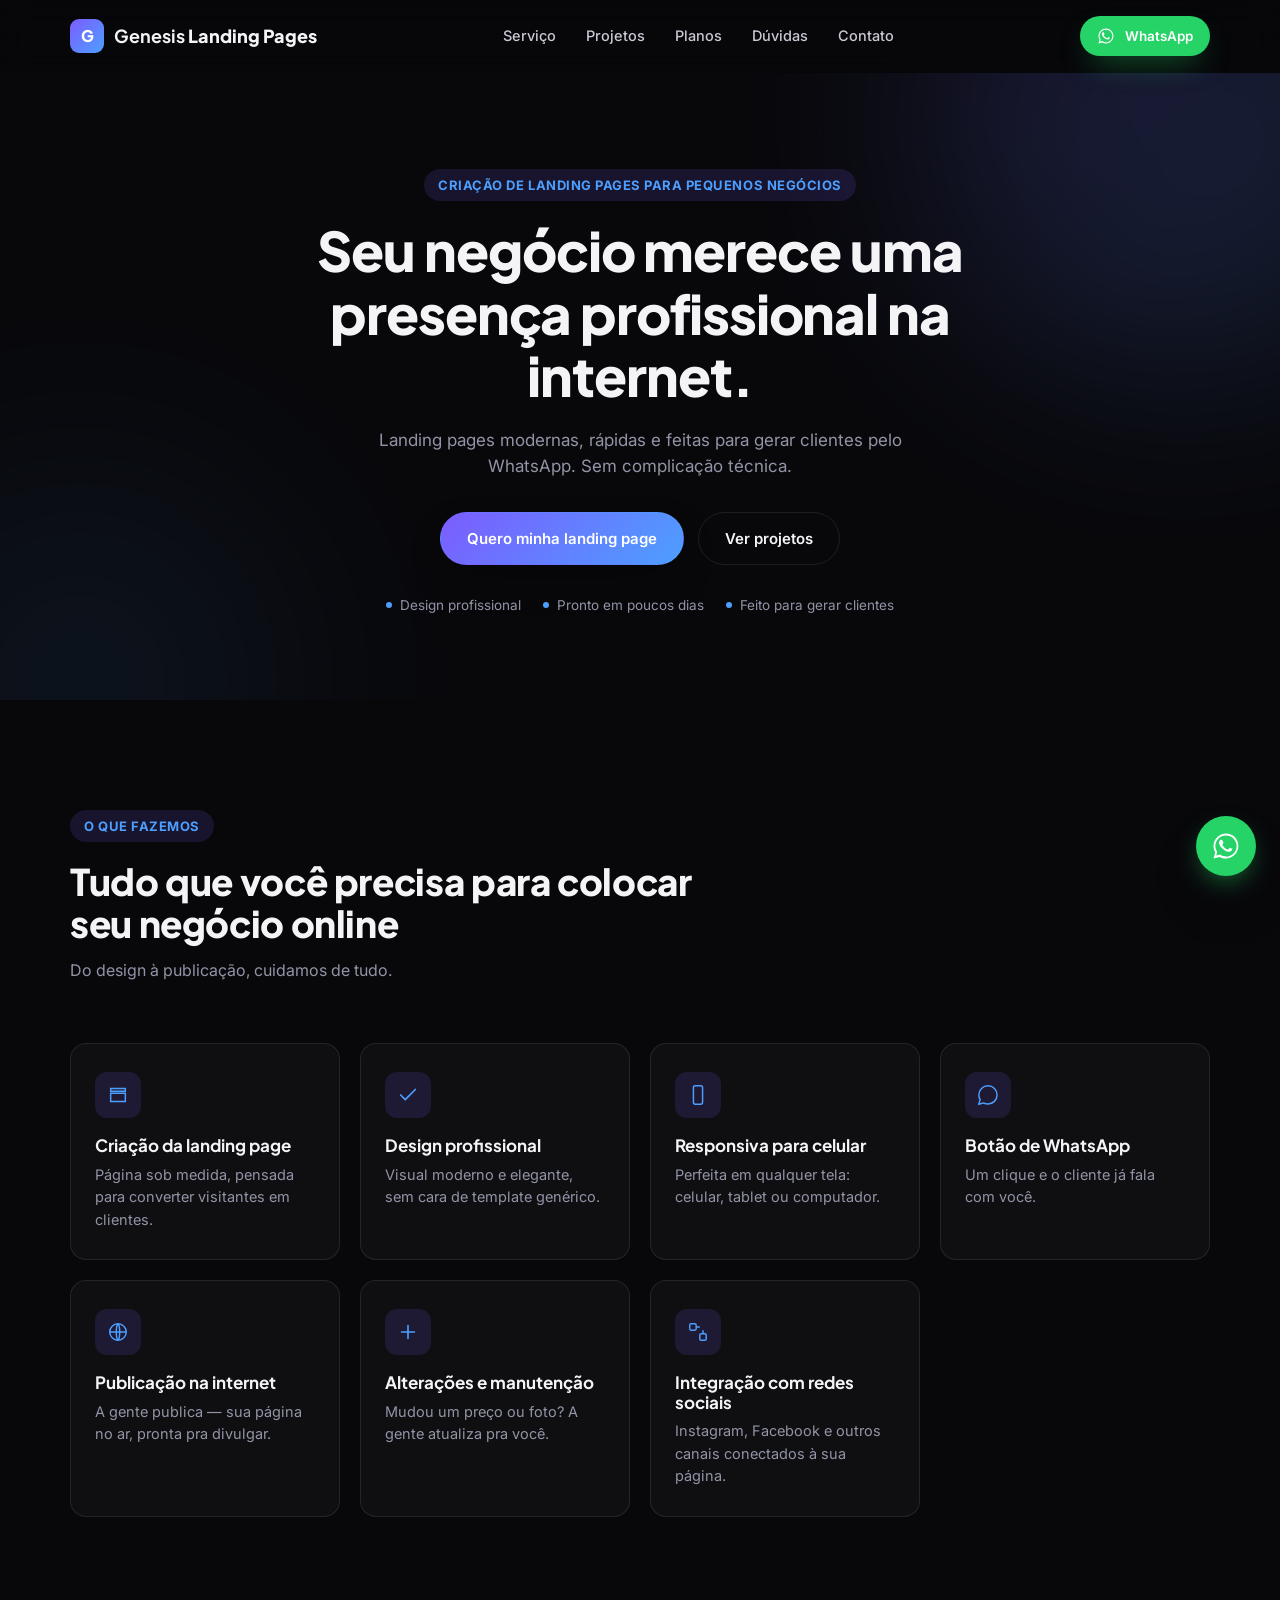
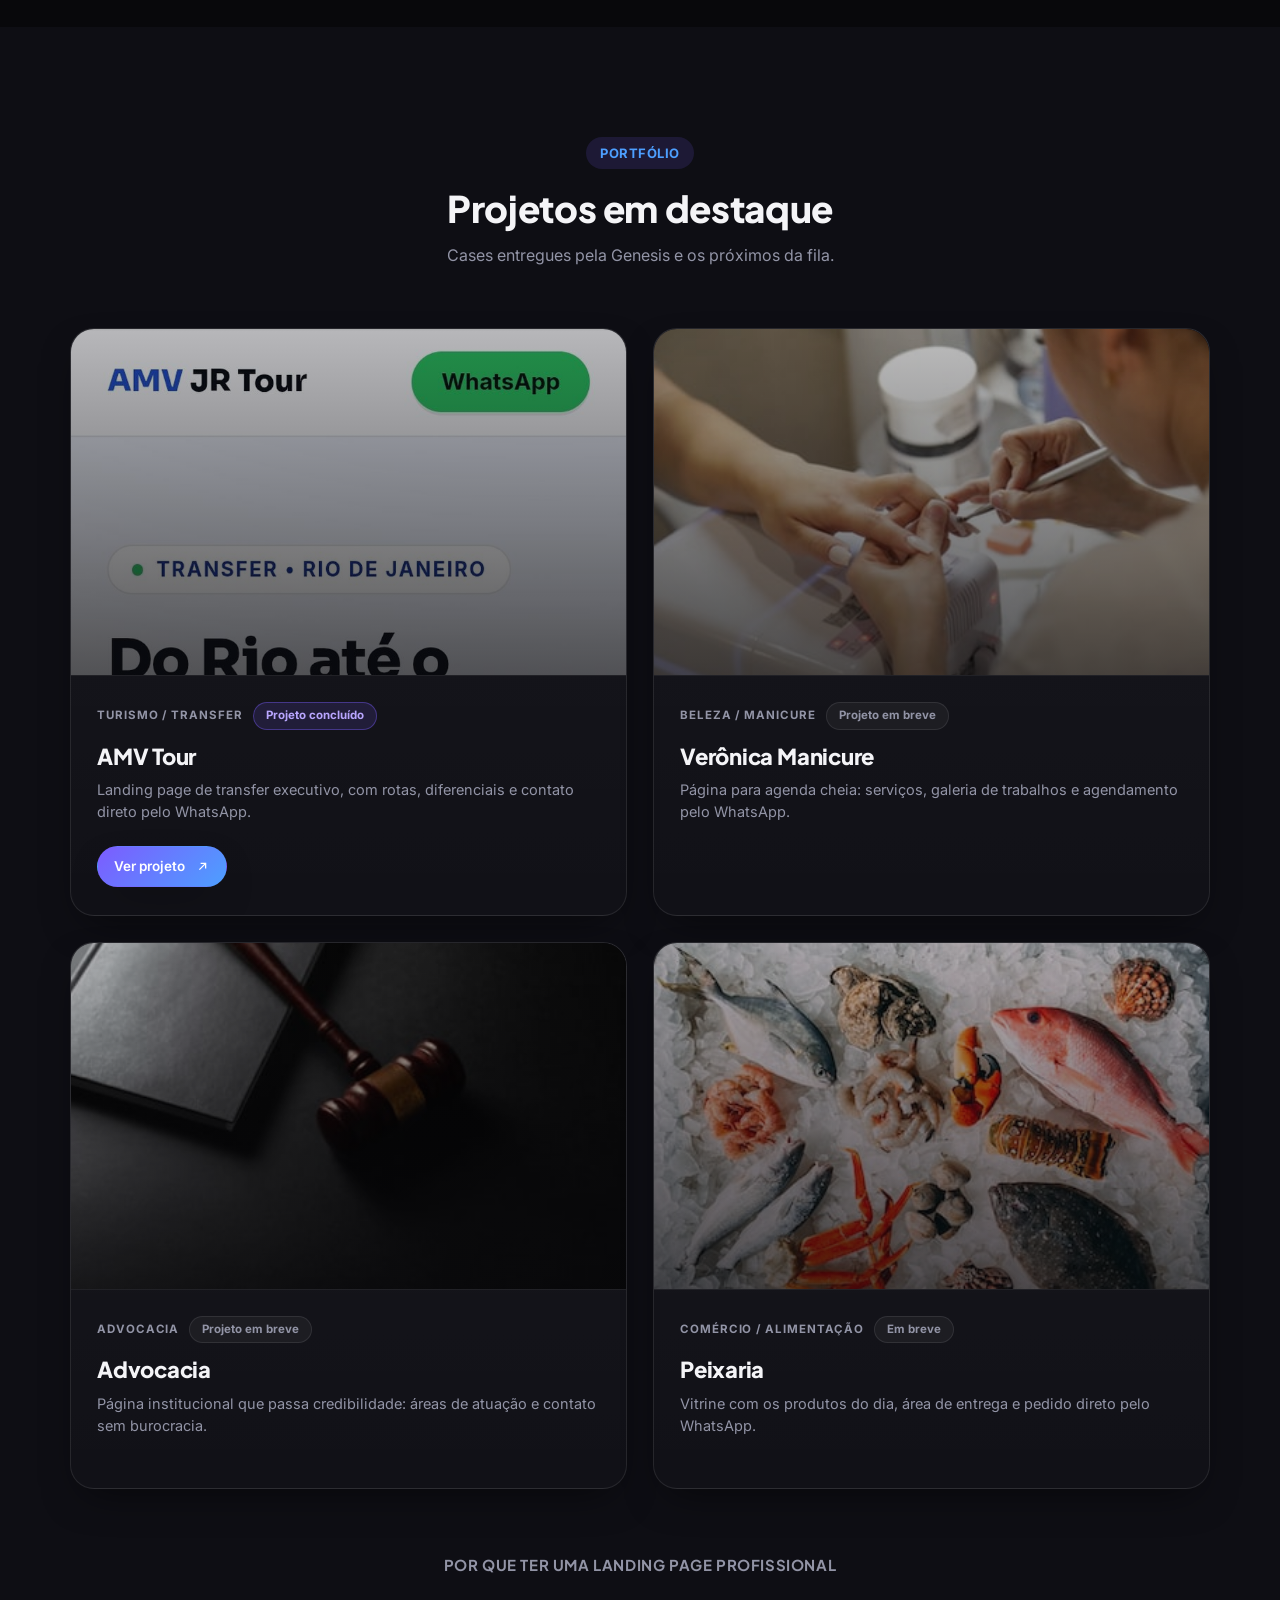
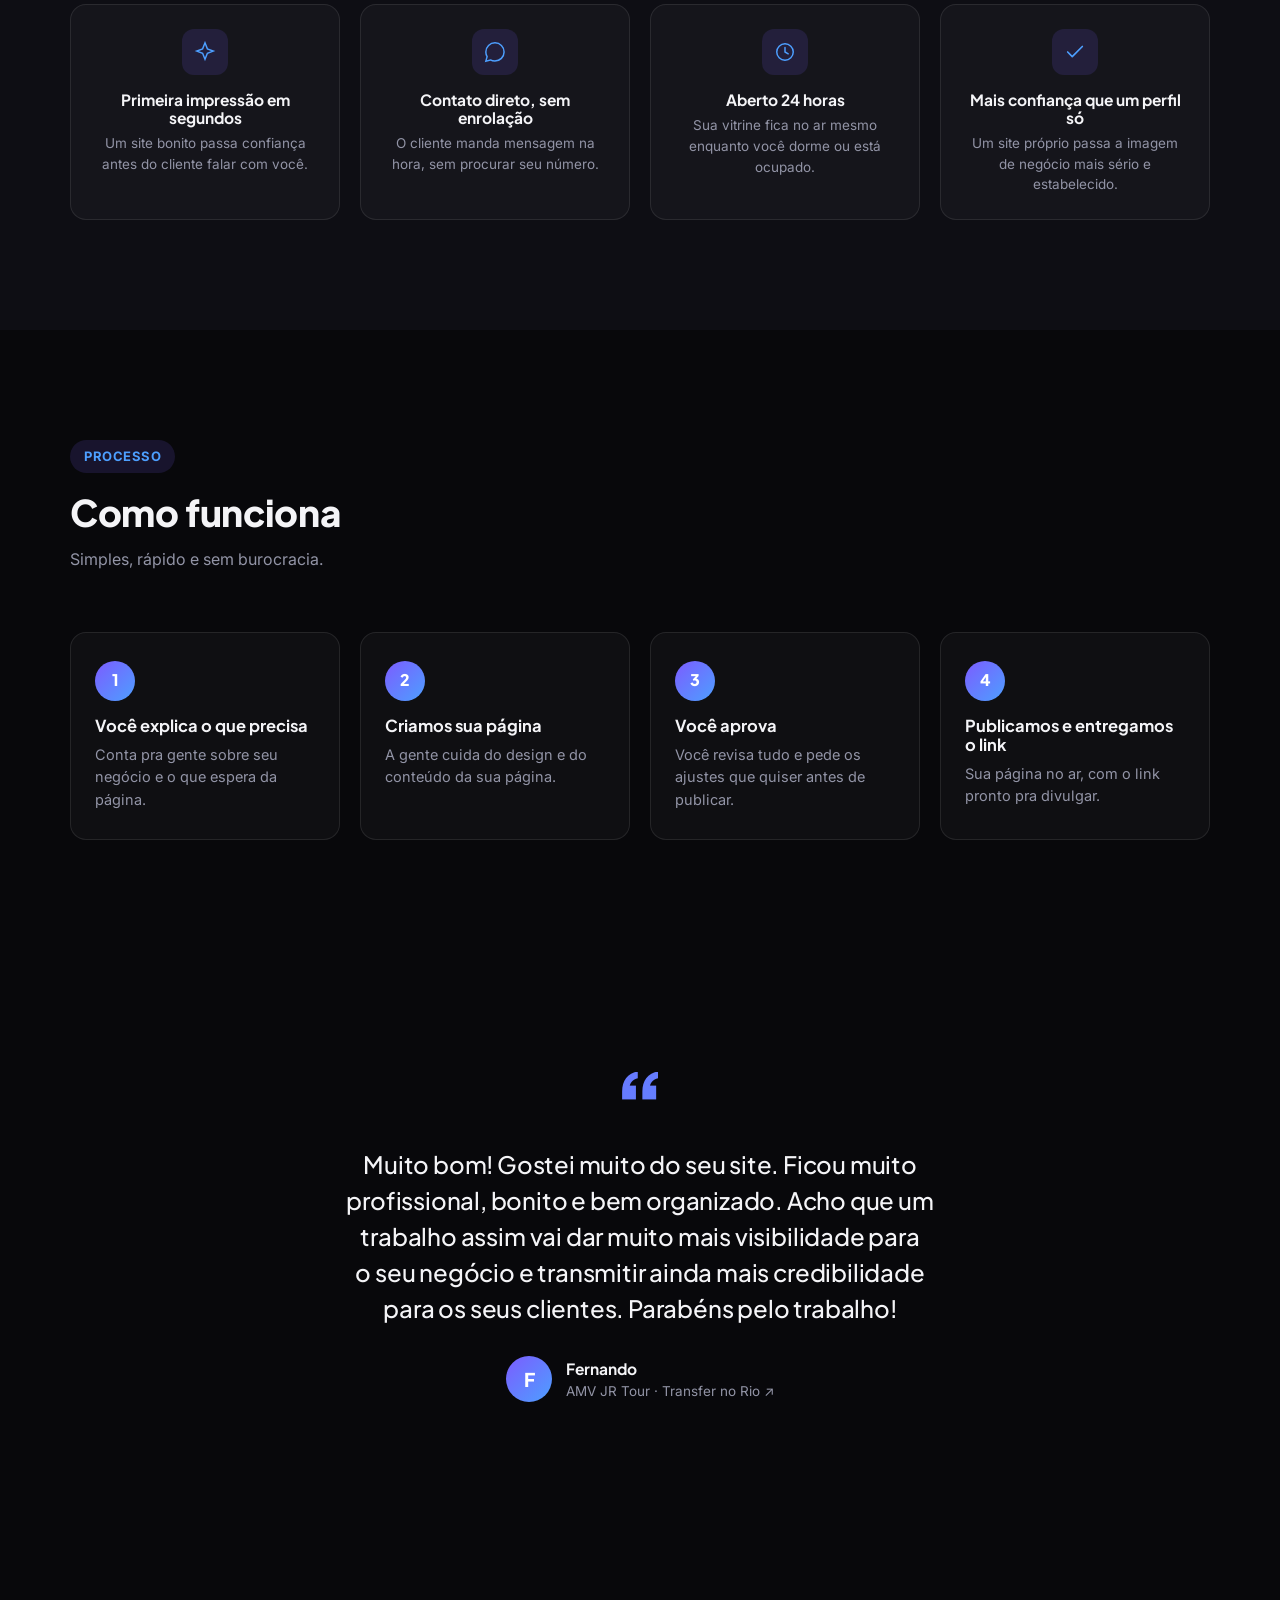
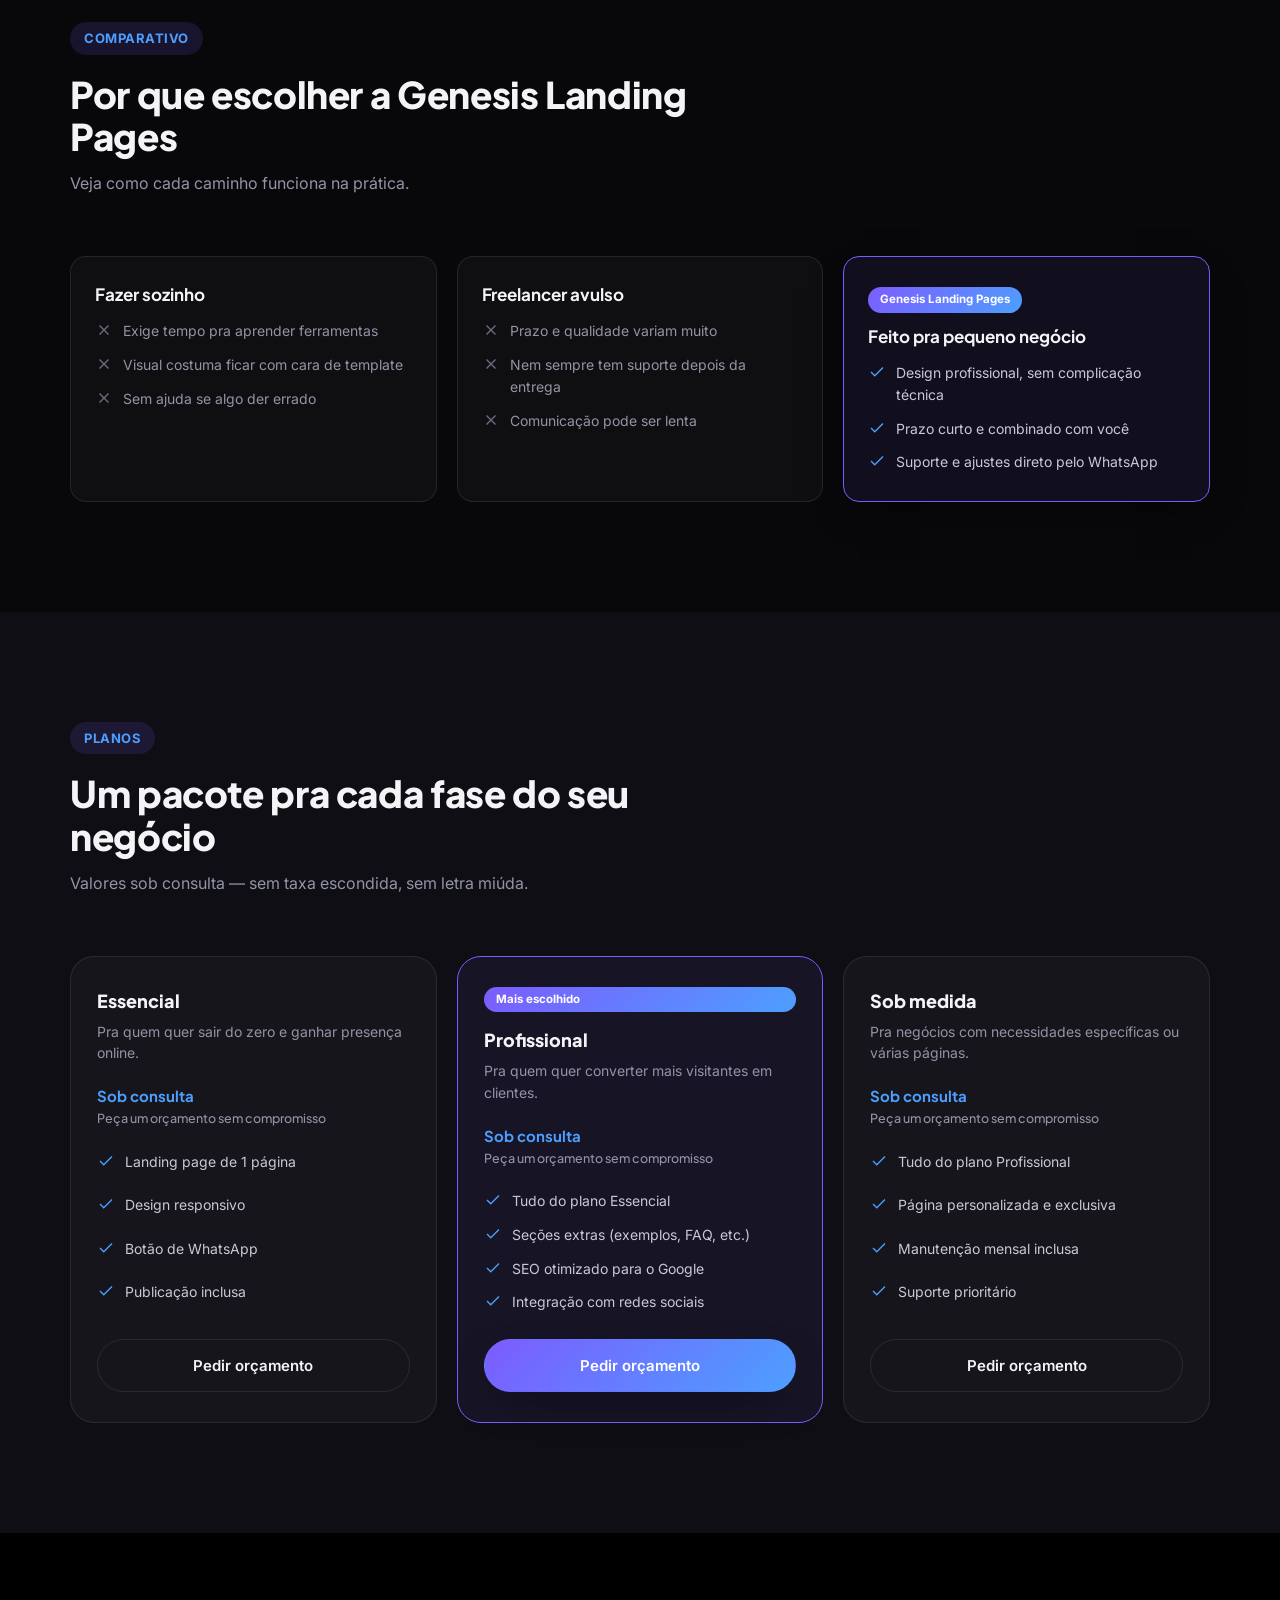
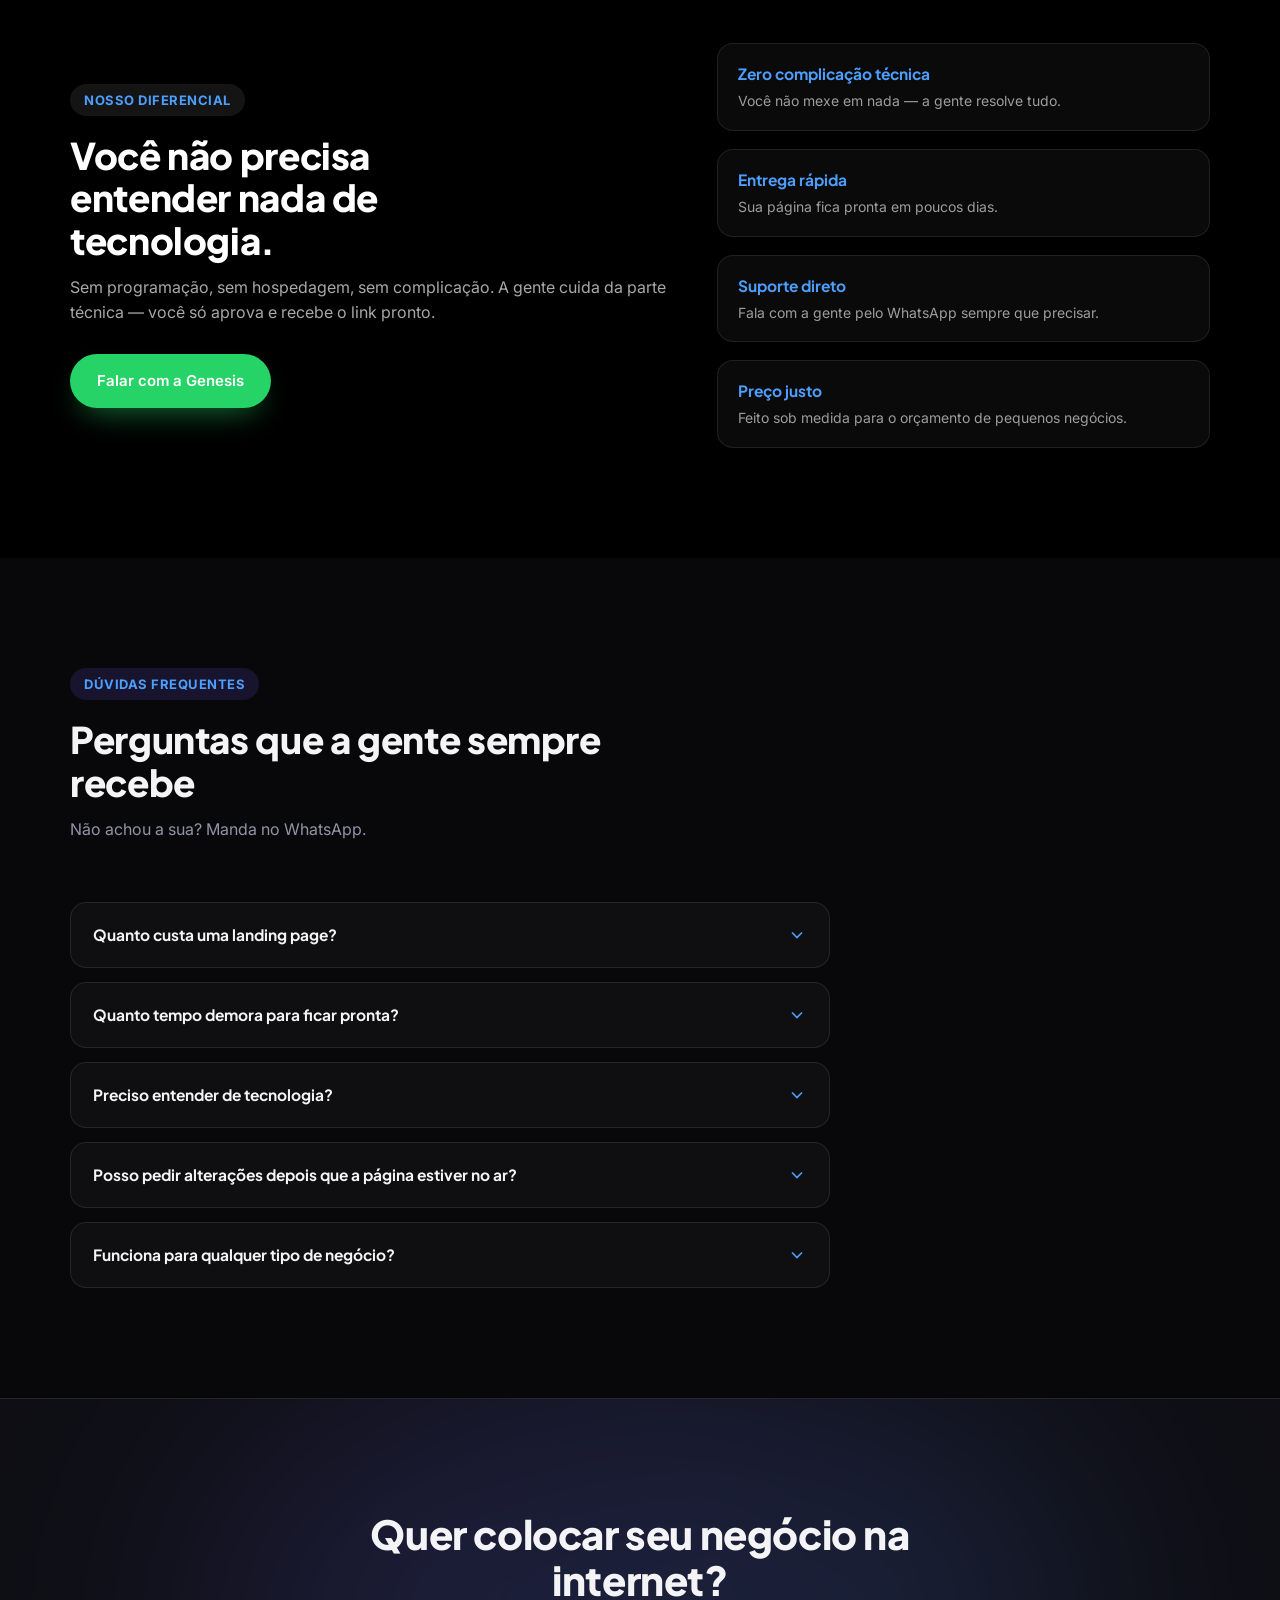
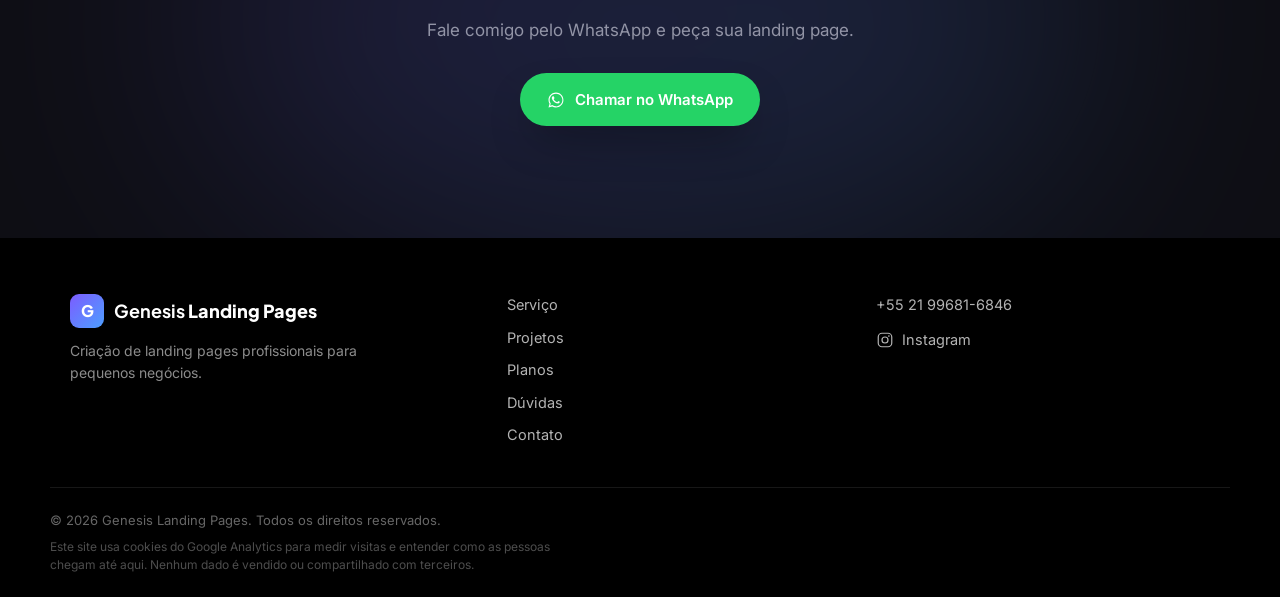
==== commit feea0107: "Acrescenta a secao de depoimento com a fala do Fernando Entra logo depois dos projetos: o visitante " ====
--- a/index.html
+++ b/index.html
@@ -348,6 +348,33 @@
     </div>
   </section>
 
+  <!-- =========================================================
+       DEPOIMENTO
+       Só entra depoimento REAL, com autorização de quem falou.
+       Para acrescentar outro: copie o bloco .depoimento e troque
+       a citação, o nome, o segmento e o link do projeto.
+       ========================================================= -->
+  <section class="section" id="depoimento">
+    <div class="wrap">
+      <div class="depoimento" data-reveal>
+        <span class="aspas" aria-hidden="true">&ldquo;</span>
+        <blockquote>
+          <p>Muito bom! Gostei muito do seu site. Ficou muito profissional, bonito
+            e bem organizado. Acho que um trabalho assim vai dar muito mais
+            visibilidade para o seu negócio e transmitir ainda mais credibilidade
+            para os seus clientes. Parabéns pelo trabalho!</p>
+        </blockquote>
+        <footer class="depoimento-autor">
+          <span class="autor-inicial" aria-hidden="true">F</span>
+          <span class="autor-info">
+            <strong>Fernando</strong>
+            <a href="https://amv-tour-fernando.netlify.app" target="_blank" rel="noopener">AMV JR Tour · Transfer no Rio ↗</a>
+          </span>
+        </footer>
+      </div>
+    </div>
+  </section>
+
   <!-- COMPARATIVO -->
   <section class="section" id="comparativo">
     <div class="wrap">
--- a/assets/css/style.v2.css
+++ b/assets/css/style.v2.css
@@ -702,6 +702,64 @@
   .whatsapp-float svg{ width: 30px; height: 30px; }
 }
 
+/* ===== Depoimento ===== */
+.depoimento{
+  position: relative;
+  max-width: 720px;
+  margin-inline: auto;
+  text-align: center;
+  padding: 12px 8px 0;
+}
+.depoimento .aspas{
+  display: block;
+  font-family: var(--font-head);
+  font-size: 92px;
+  line-height: .7;
+  font-weight: 800;
+  background: var(--accent-grad);
+  -webkit-background-clip: text;
+  background-clip: text;
+  color: transparent;
+  margin-bottom: 10px;
+}
+.depoimento blockquote{ margin: 0; }
+.depoimento blockquote p{
+  font-family: var(--font-head);
+  font-size: clamp(1.15rem, 2.6vw, 1.5rem);
+  font-weight: 500;
+  line-height: 1.5;
+  letter-spacing: -.008em;
+  color: var(--ink);
+  text-wrap: balance;
+}
+.depoimento-autor{
+  display: flex;
+  align-items: center;
+  justify-content: center;
+  gap: 14px;
+  margin-top: 30px;
+}
+.autor-inicial{
+  width: 46px; height: 46px;
+  border-radius: 50%;
+  display: grid;
+  place-items: center;
+  background: var(--accent-grad);
+  color: var(--on-accent);
+  font-family: var(--font-head);
+  font-weight: 800;
+  font-size: 19px;
+  flex: none;
+}
+.autor-info{ display: flex; flex-direction: column; text-align: left; }
+.autor-info strong{ font-family: var(--font-head); font-size: 15.5px; font-weight: 700; }
+.autor-info a{
+  font-size: 13.5px;
+  color: var(--muted);
+  transition: color .18s ease;
+}
+.autor-info a:hover{ color: var(--accent-2); }
+
 /* ===== Comparativo ===== */
 .compare-grid{
   display: grid;
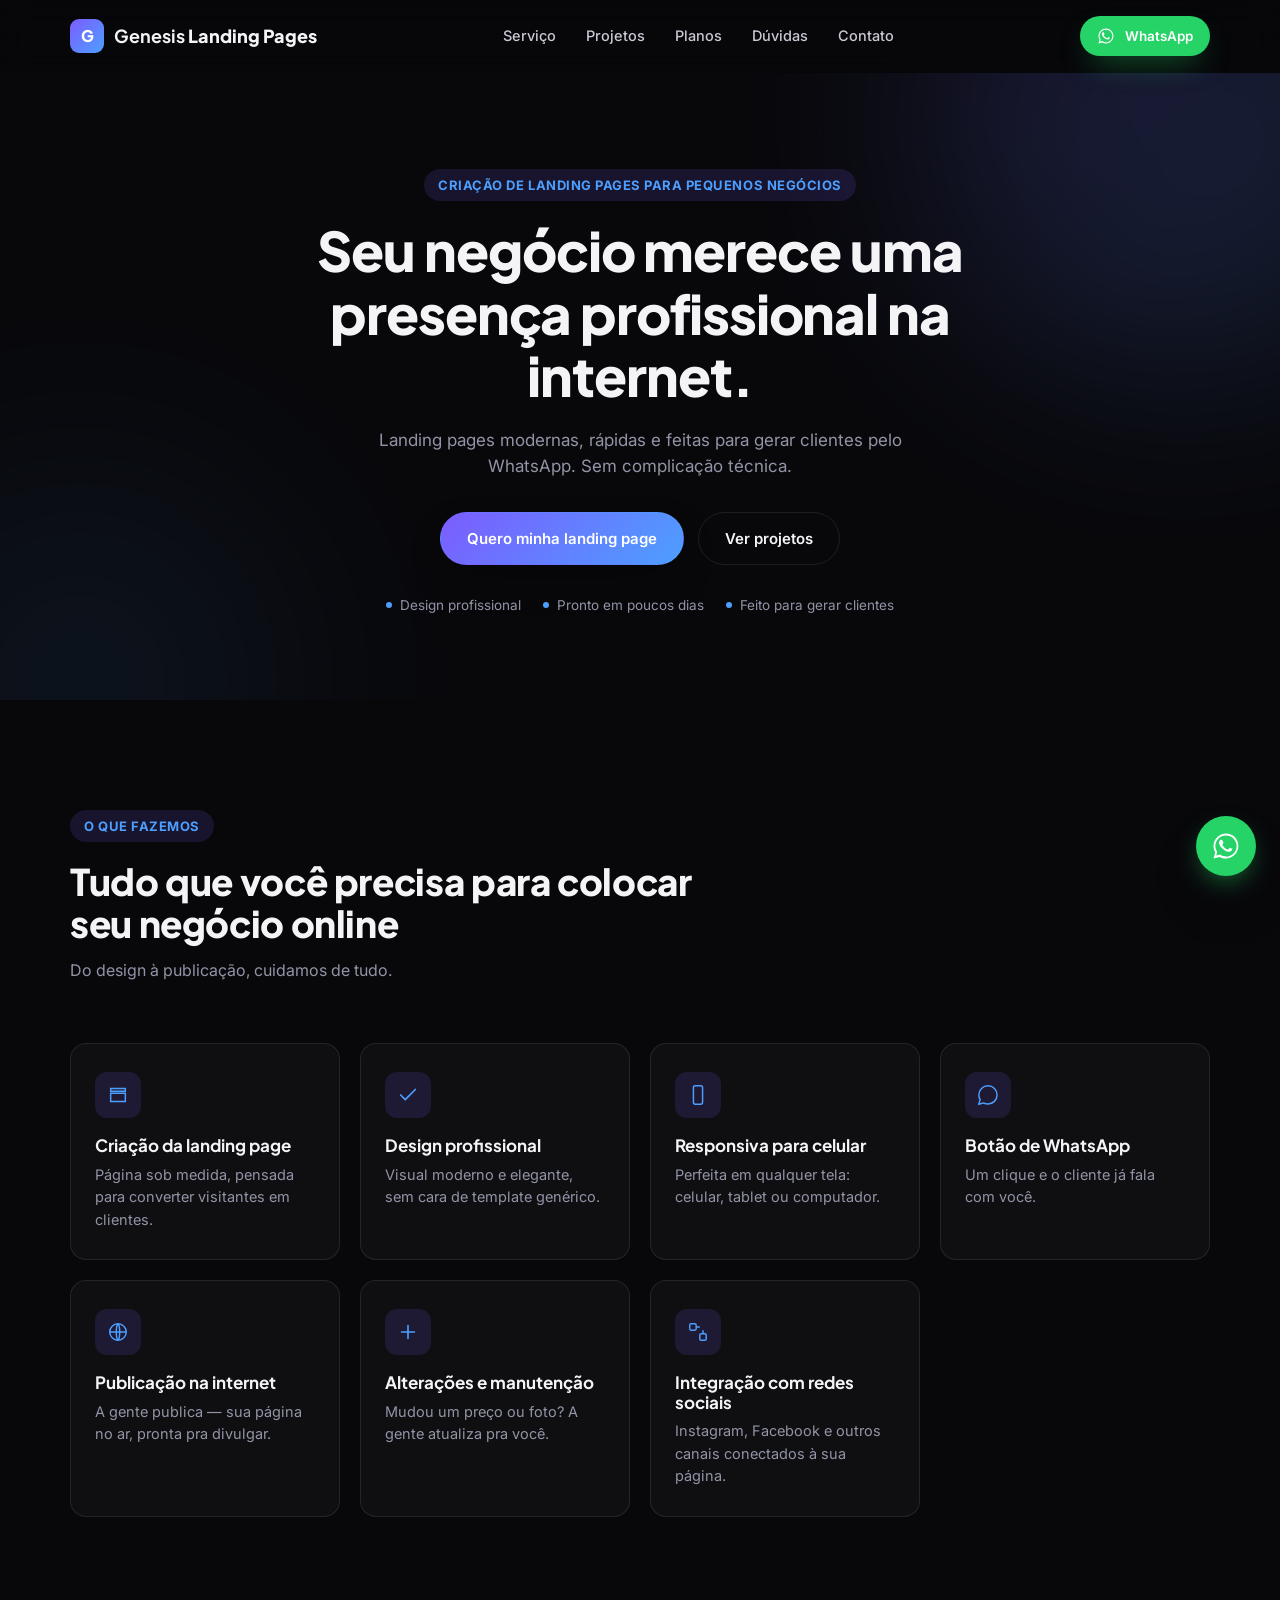
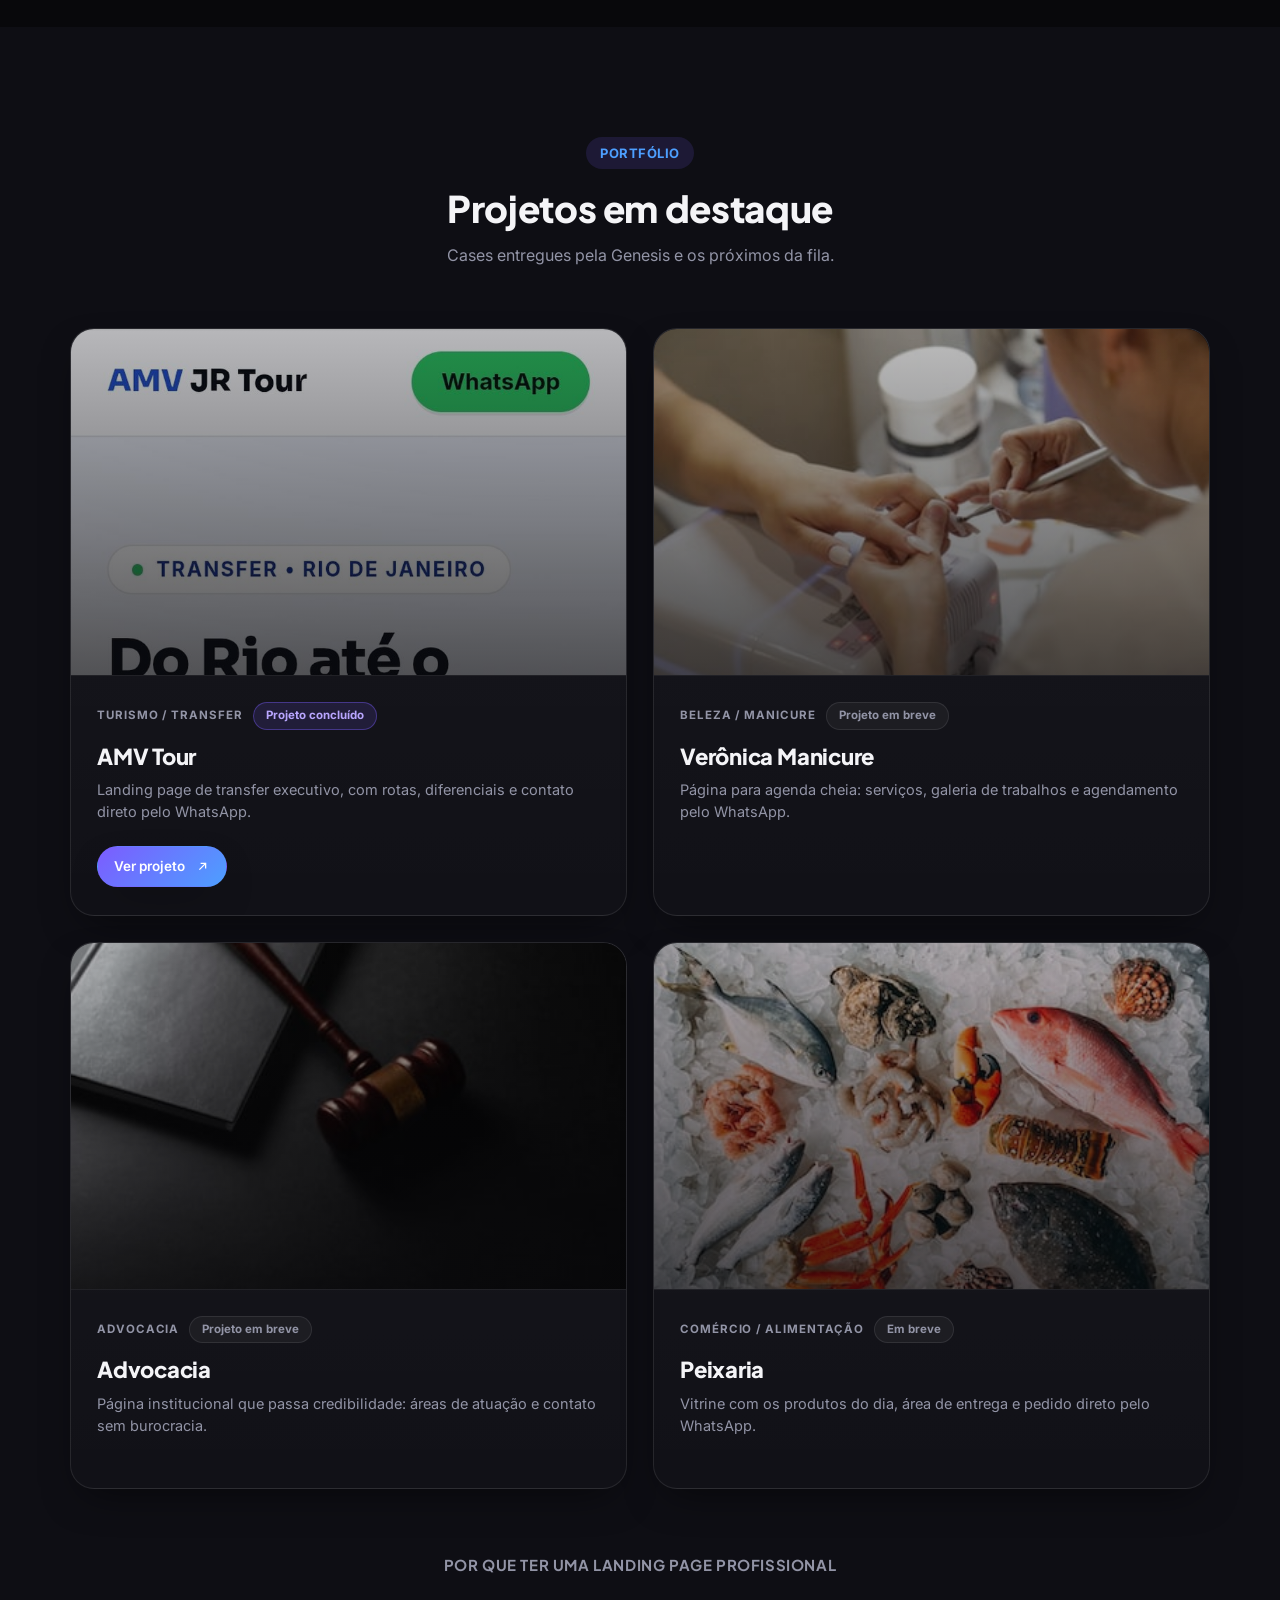
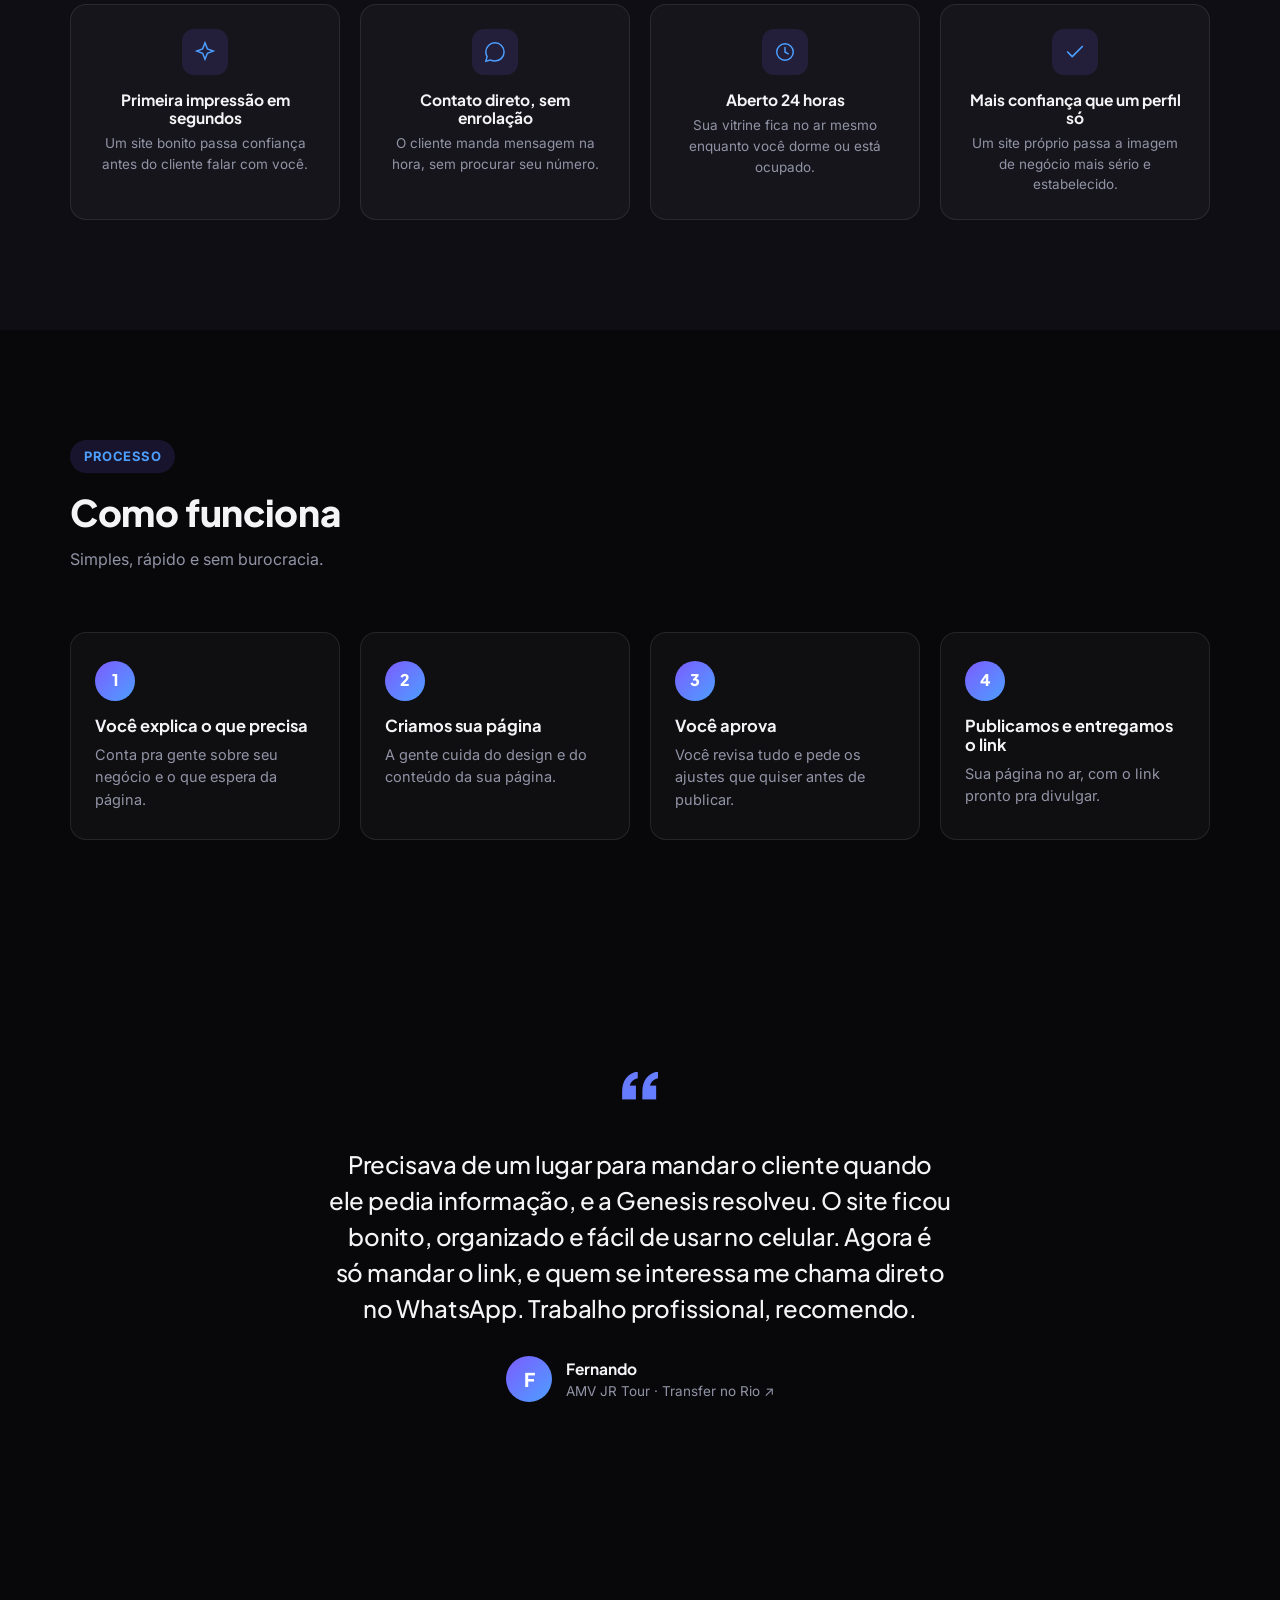
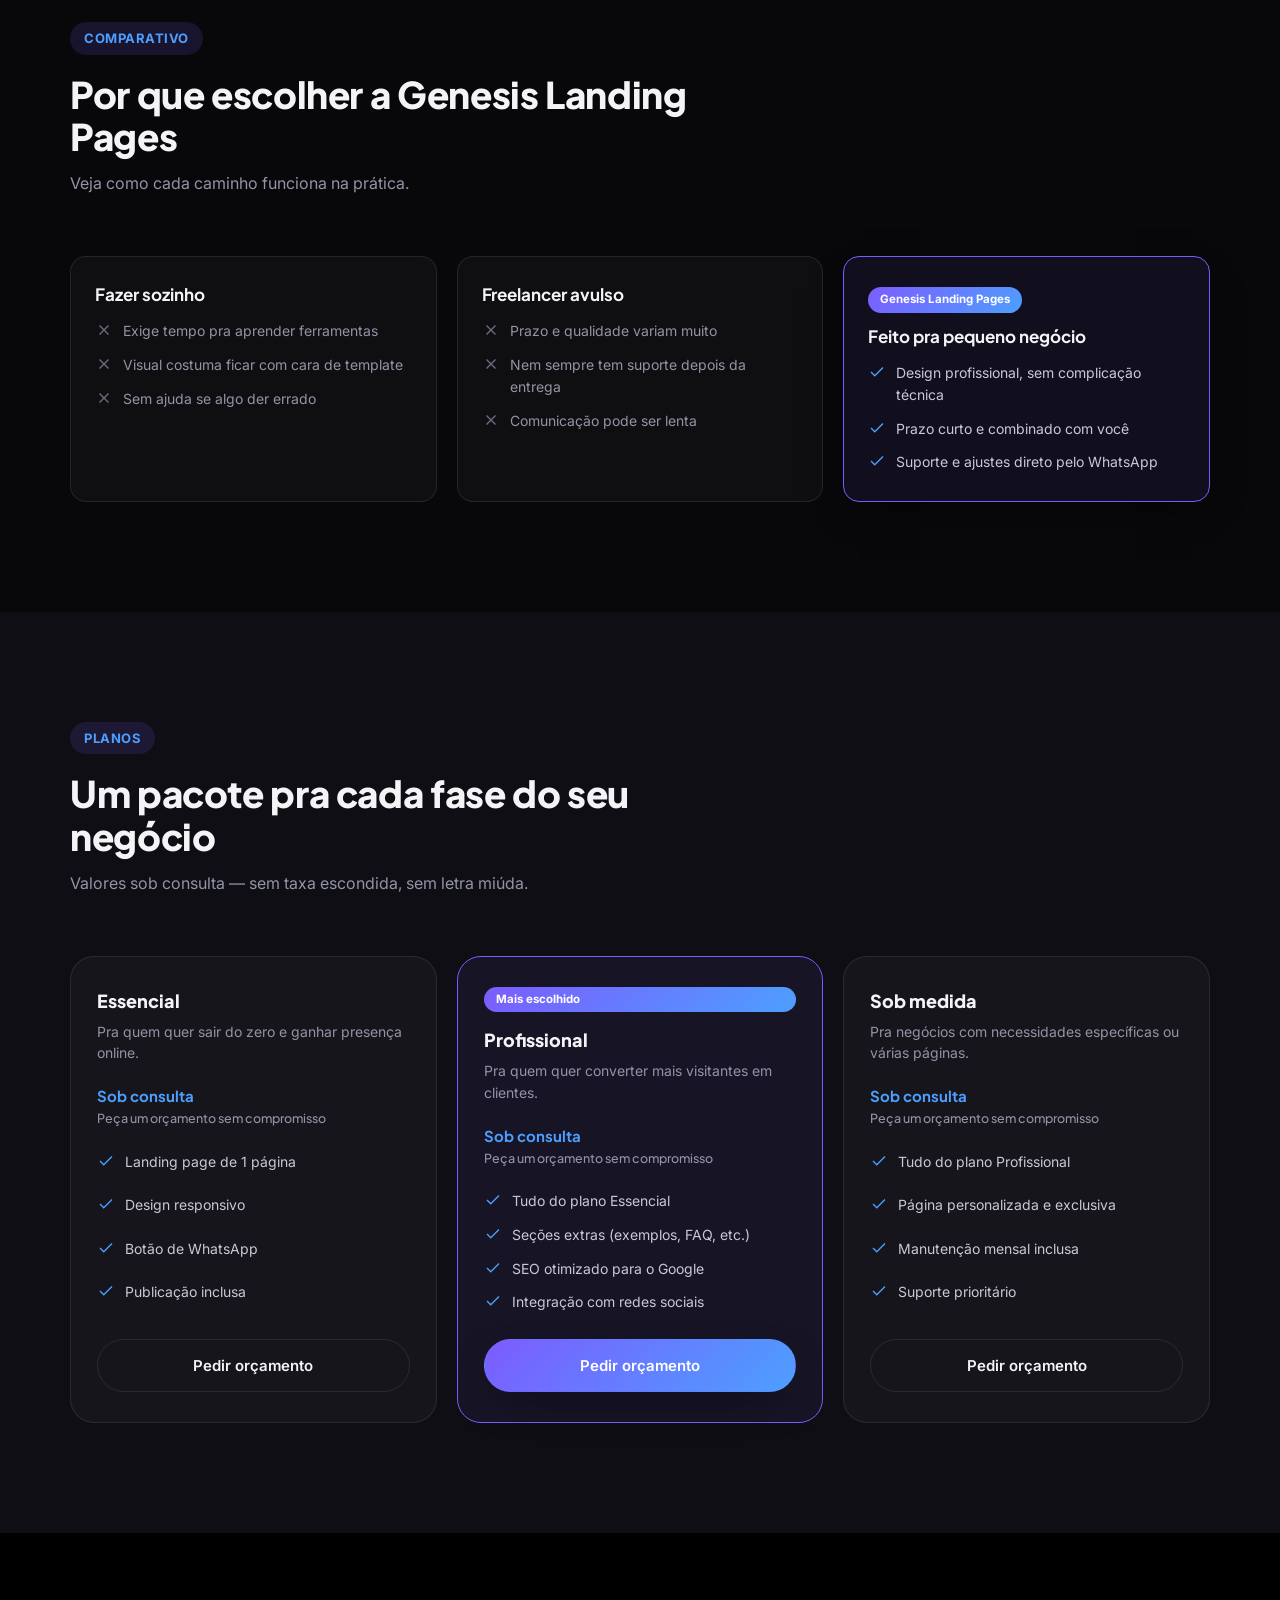
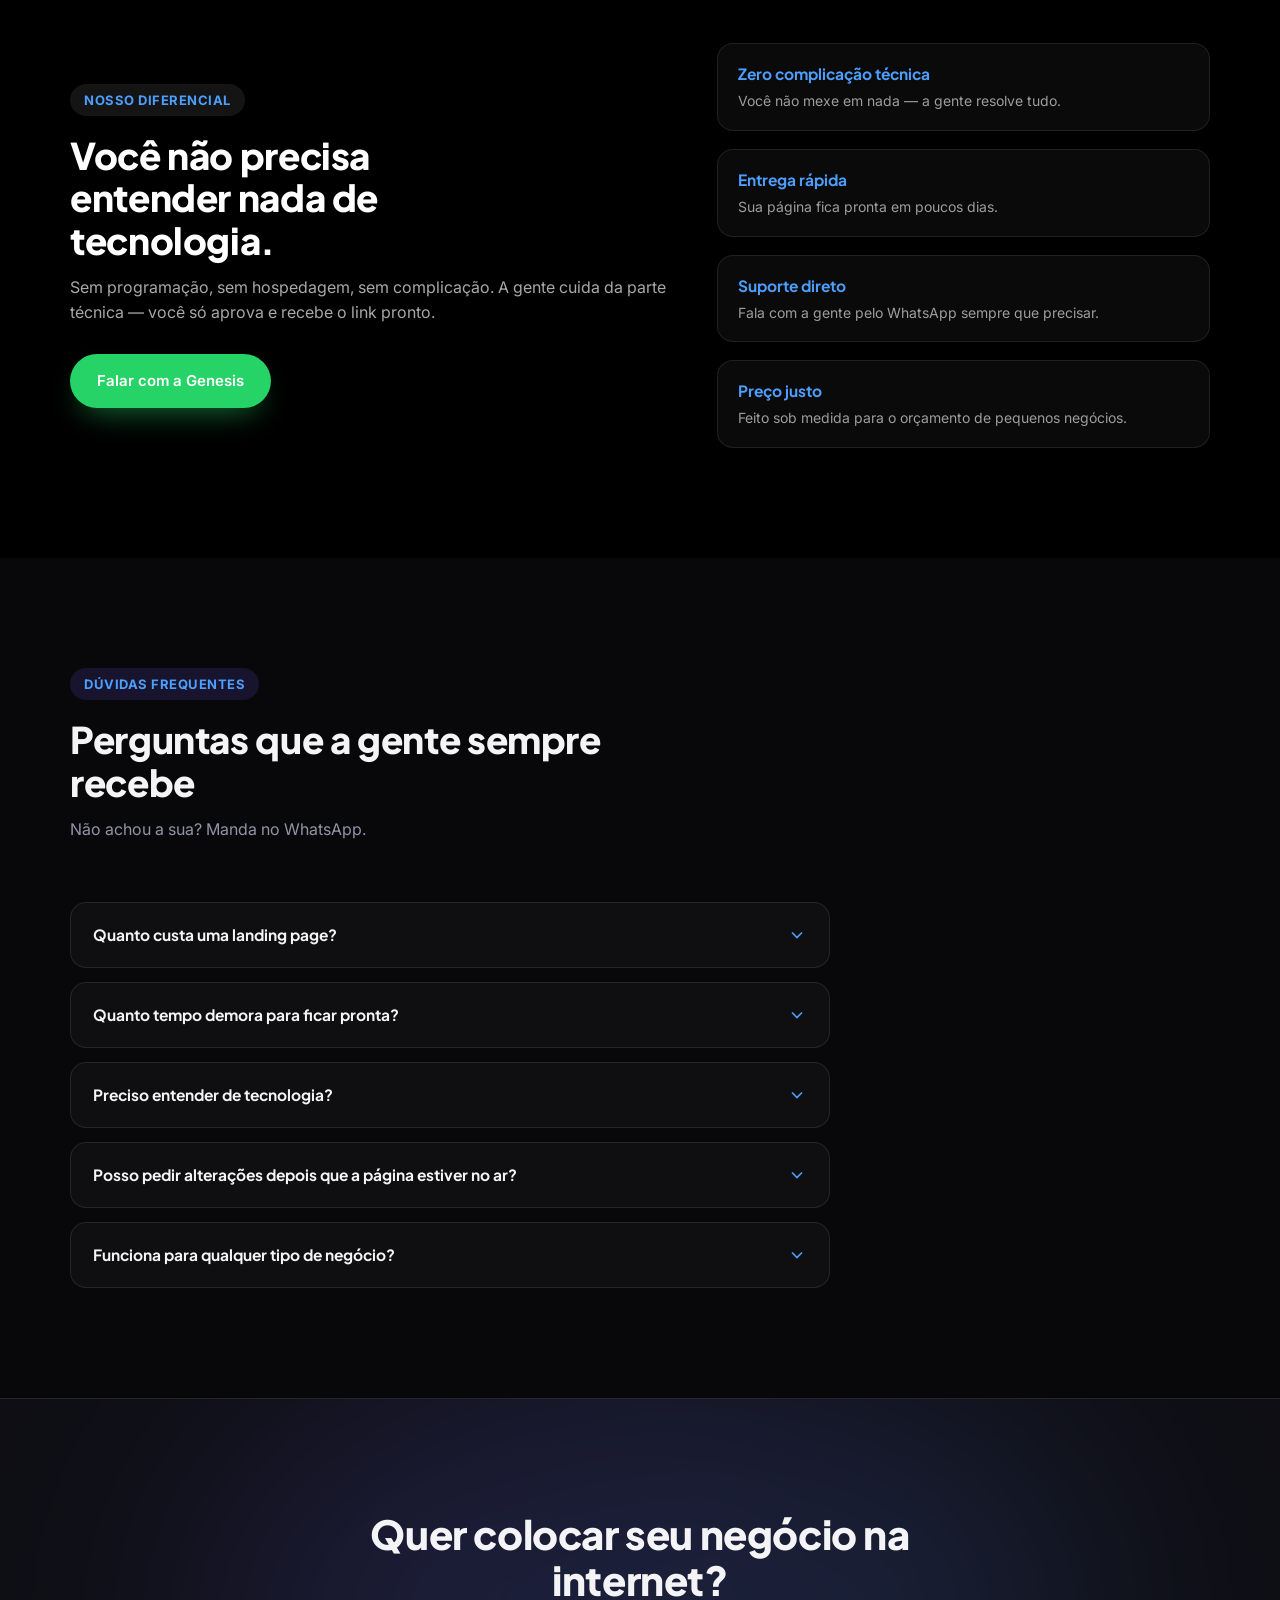
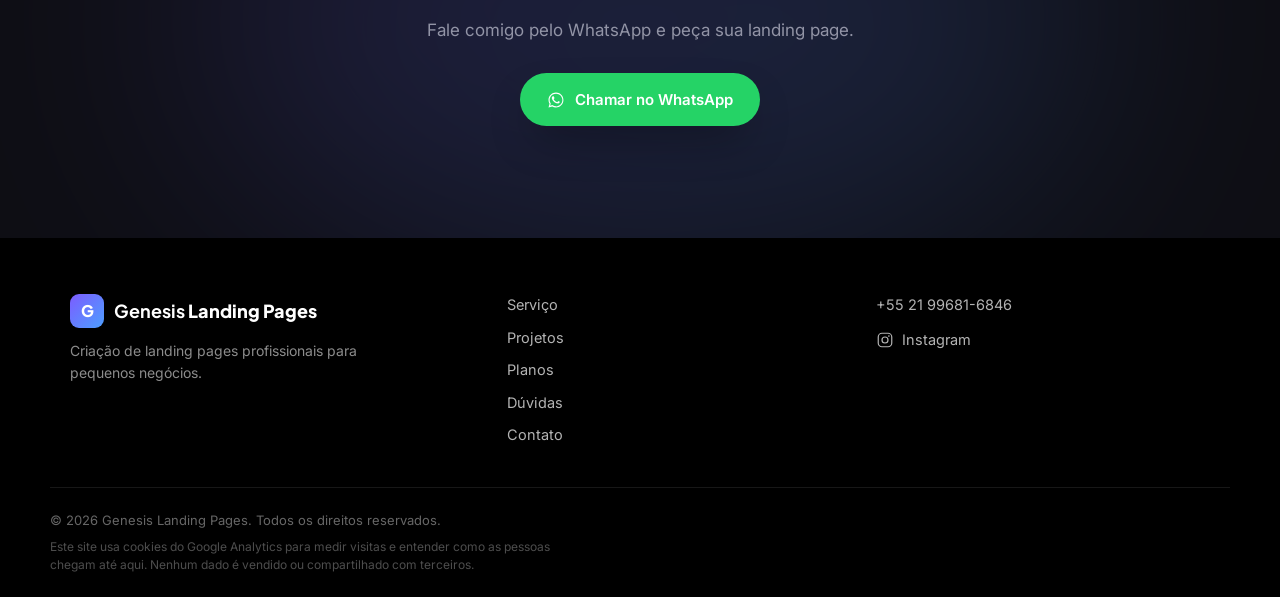
==== commit ab2d26a7: "Usa a versao do depoimento que fala do site entregue ao cliente" ====
--- a/index.html
+++ b/index.html
@@ -359,10 +359,11 @@
       <div class="depoimento" data-reveal>
         <span class="aspas" aria-hidden="true">&ldquo;</span>
         <blockquote>
-          <p>Muito bom! Gostei muito do seu site. Ficou muito profissional, bonito
-            e bem organizado. Acho que um trabalho assim vai dar muito mais
-            visibilidade para o seu negócio e transmitir ainda mais credibilidade
-            para os seus clientes. Parabéns pelo trabalho!</p>
+          <p>Precisava de um lugar para mandar o cliente quando ele pedia
+            informação, e a Genesis resolveu. O site ficou bonito, organizado e
+            fácil de usar no celular. Agora é só mandar o link, e quem se
+            interessa me chama direto no WhatsApp. Trabalho profissional,
+            recomendo.</p>
         </blockquote>
         <footer class="depoimento-autor">
           <span class="autor-inicial" aria-hidden="true">F</span>
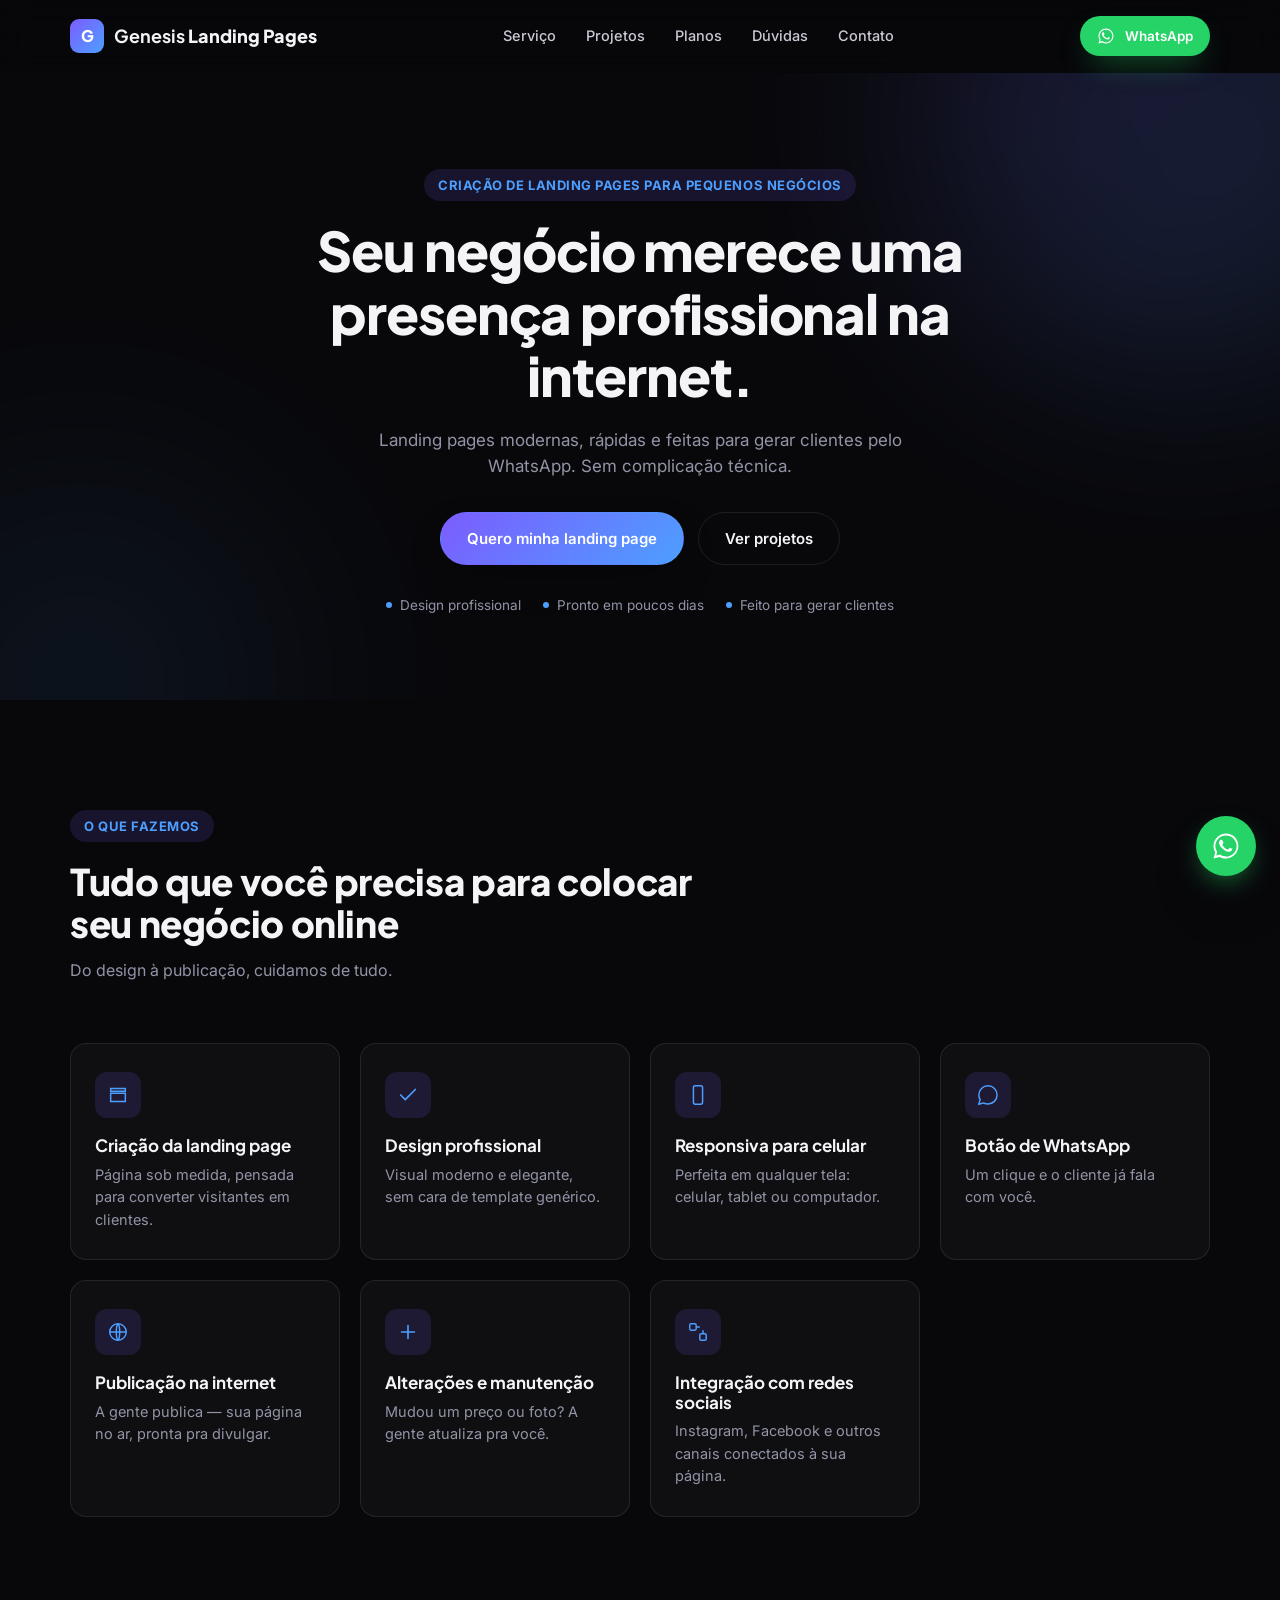
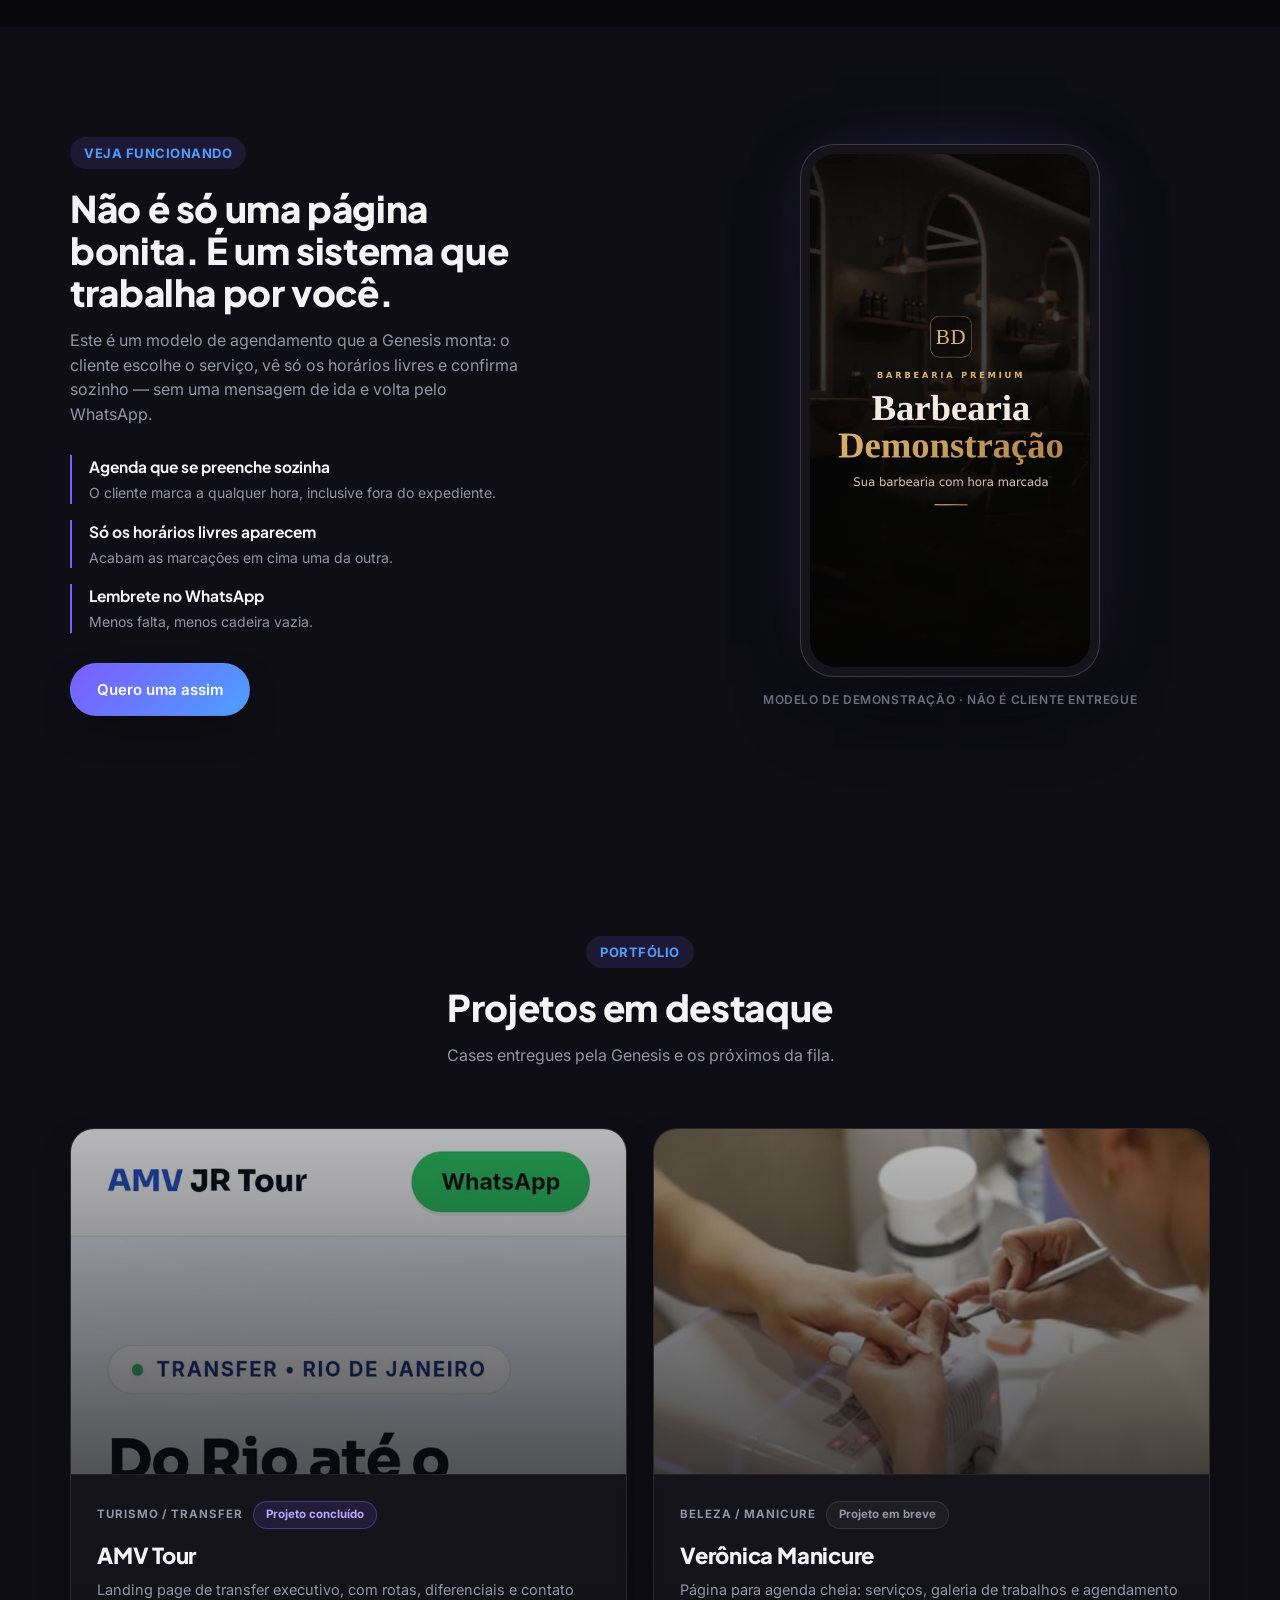
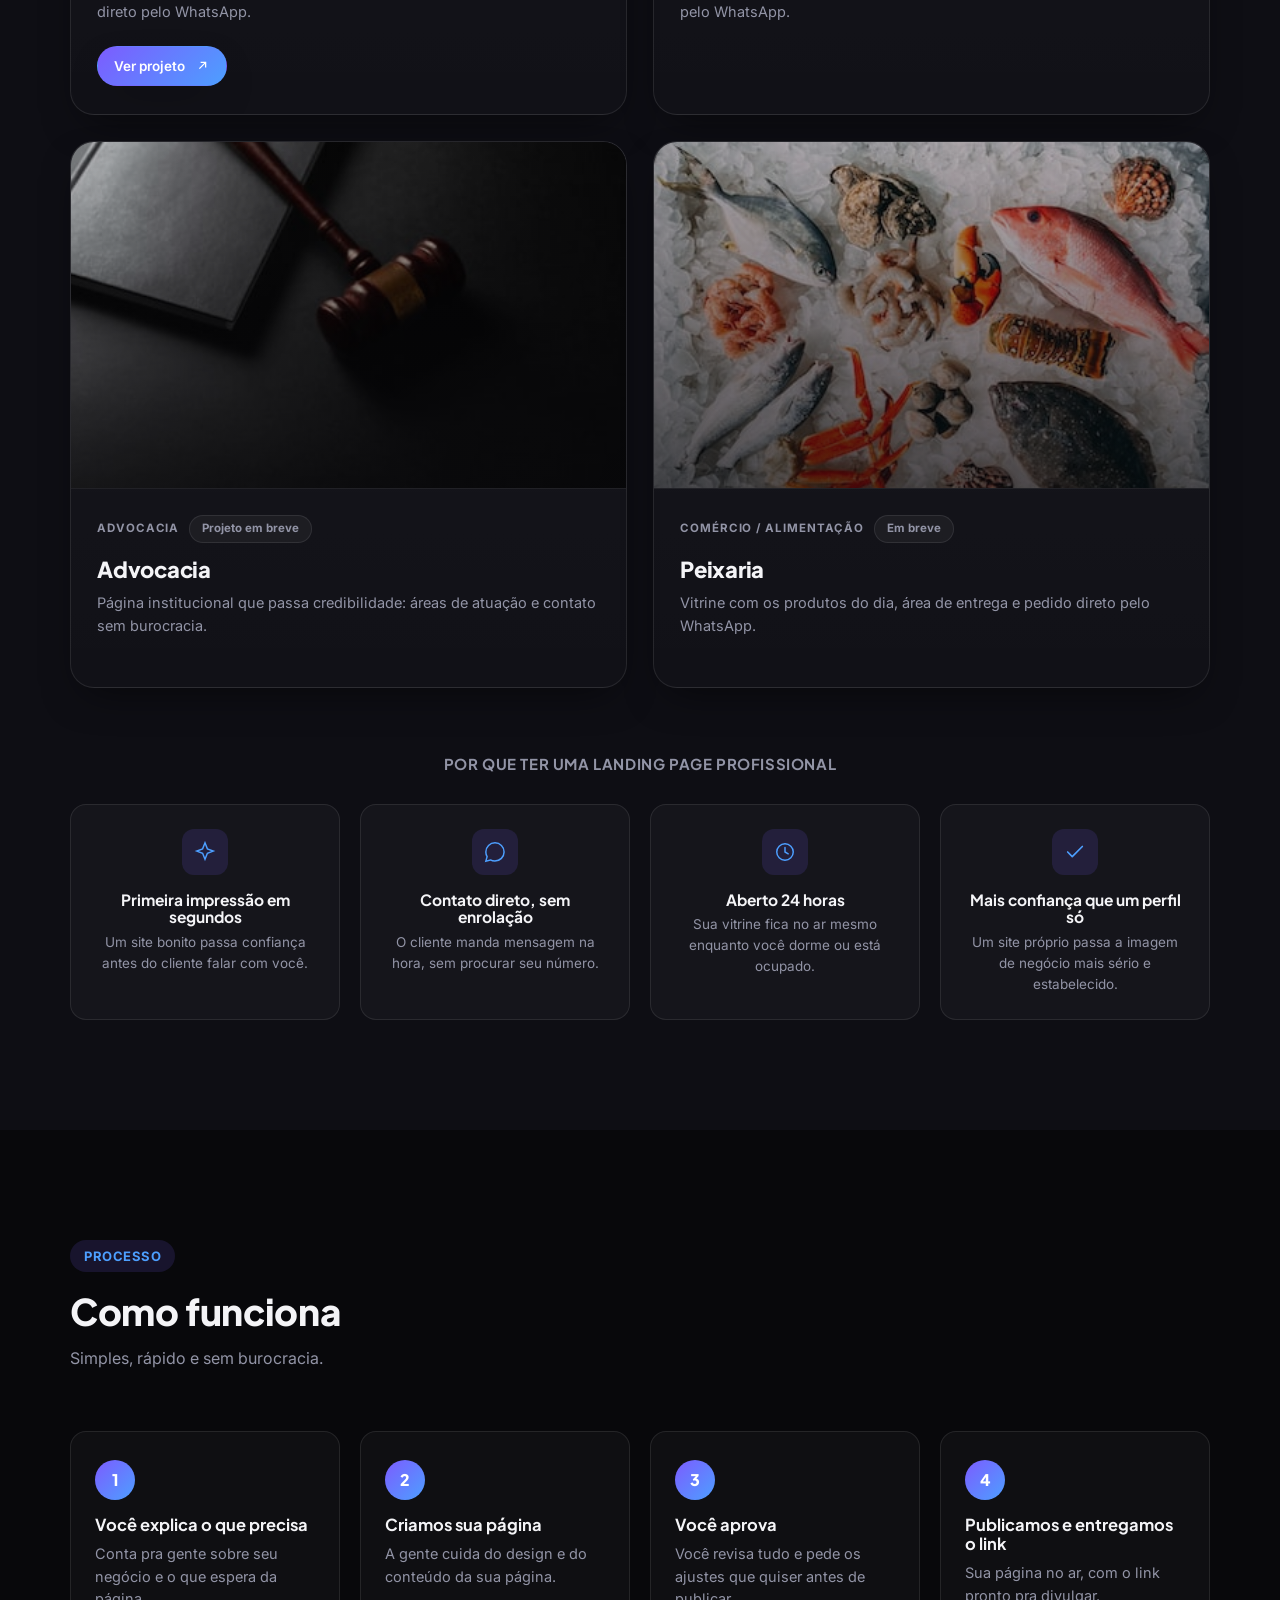
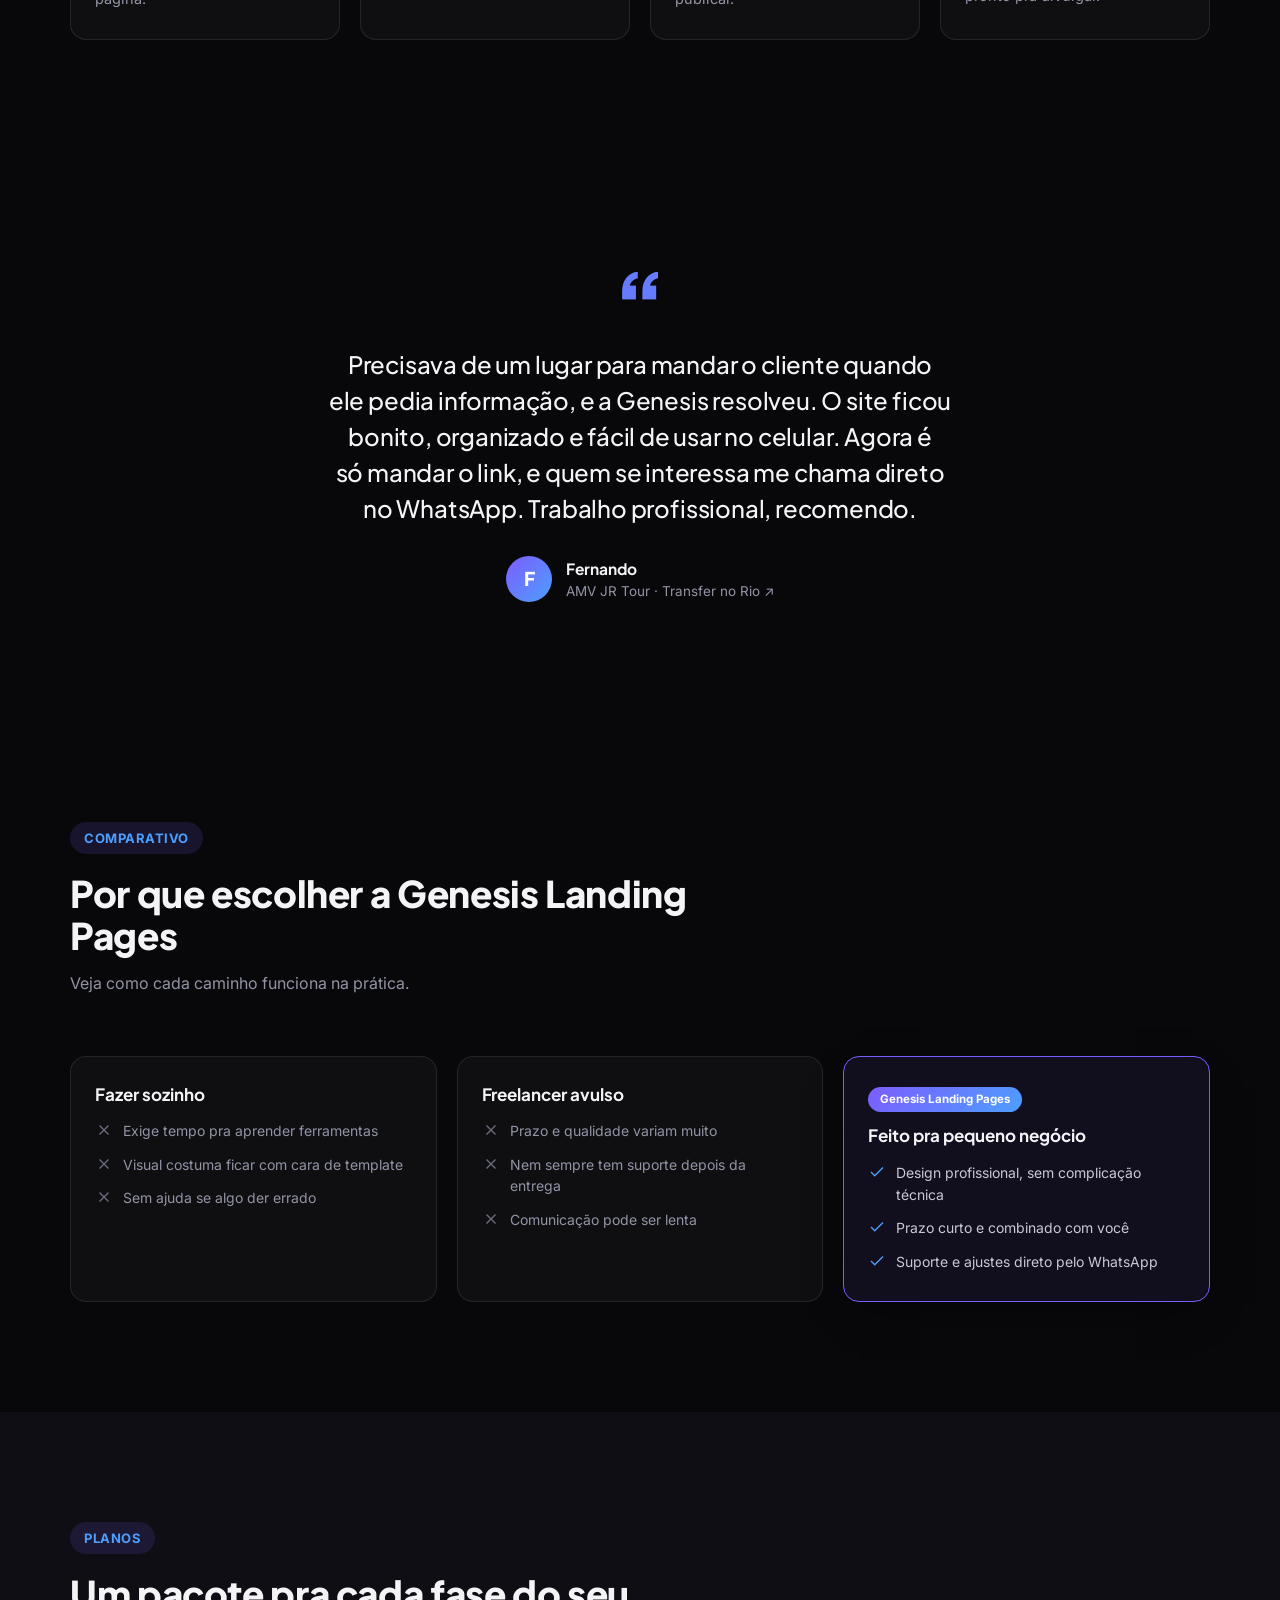
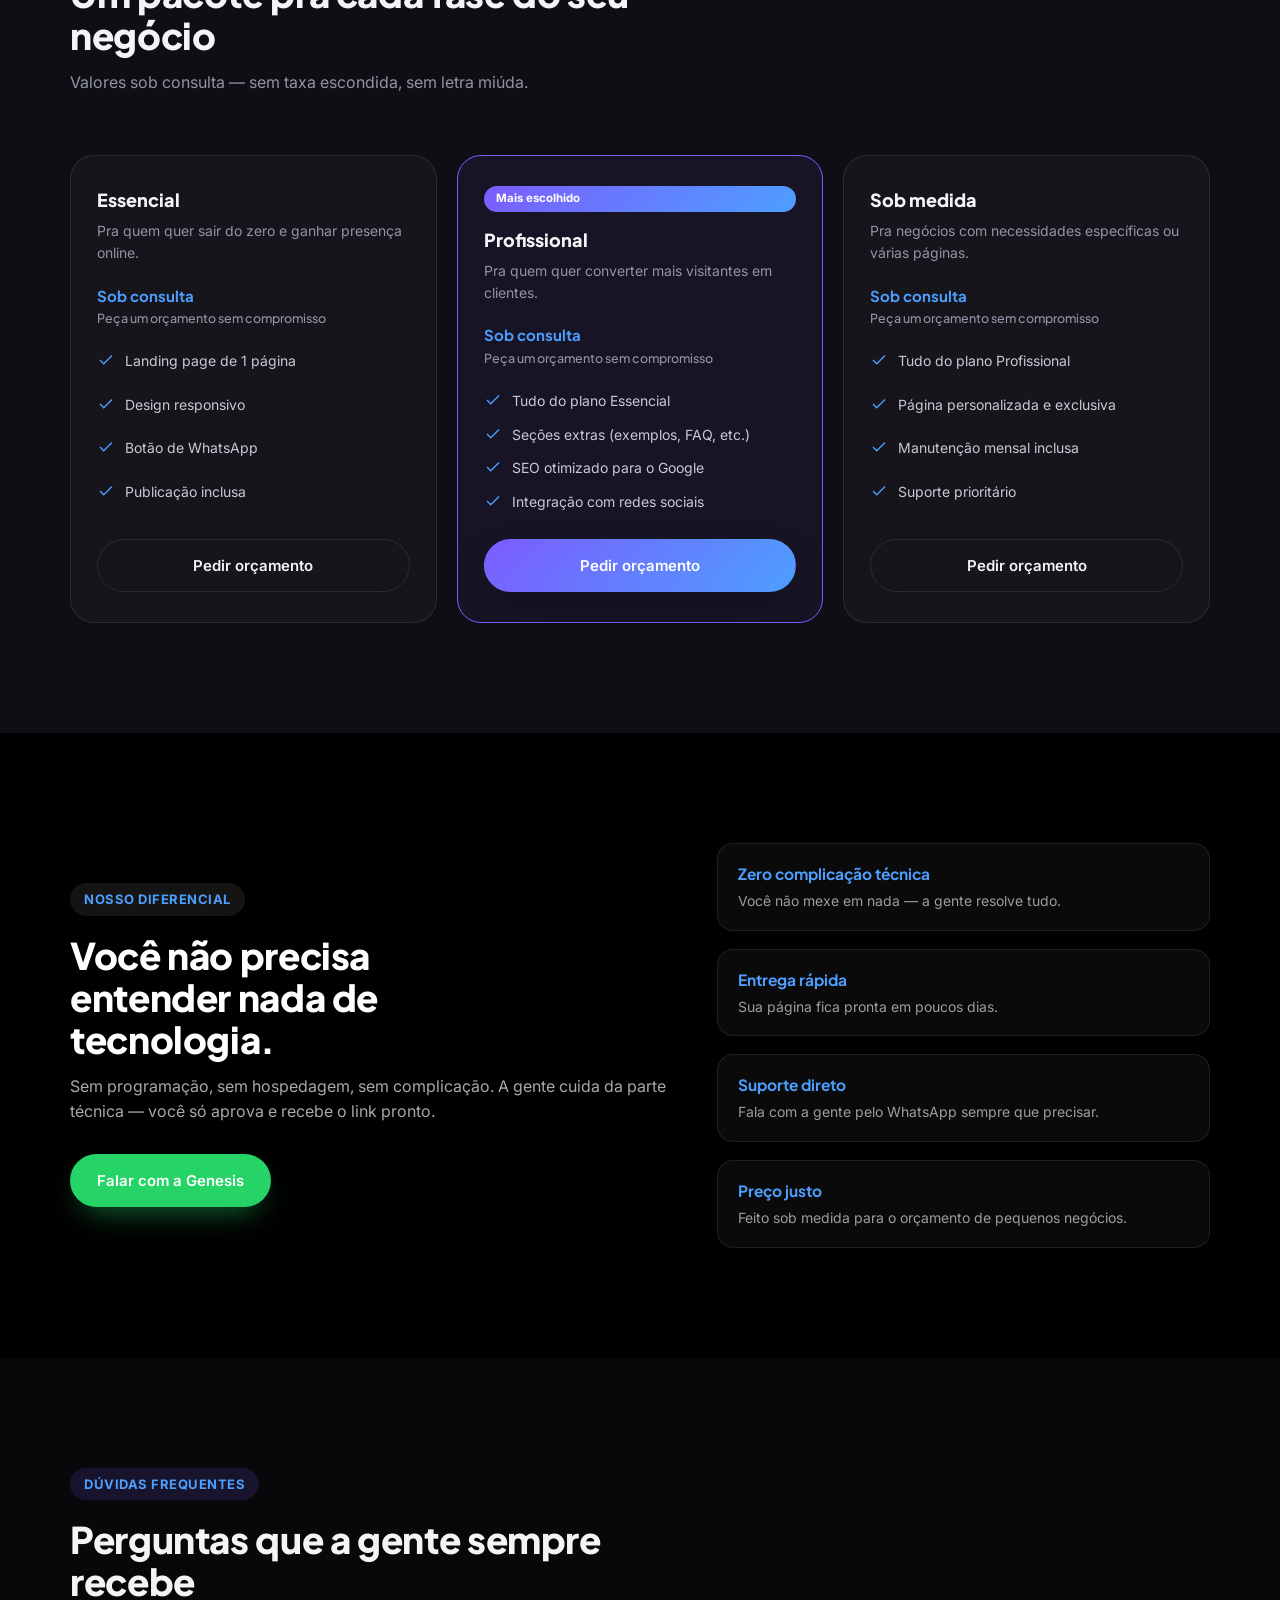
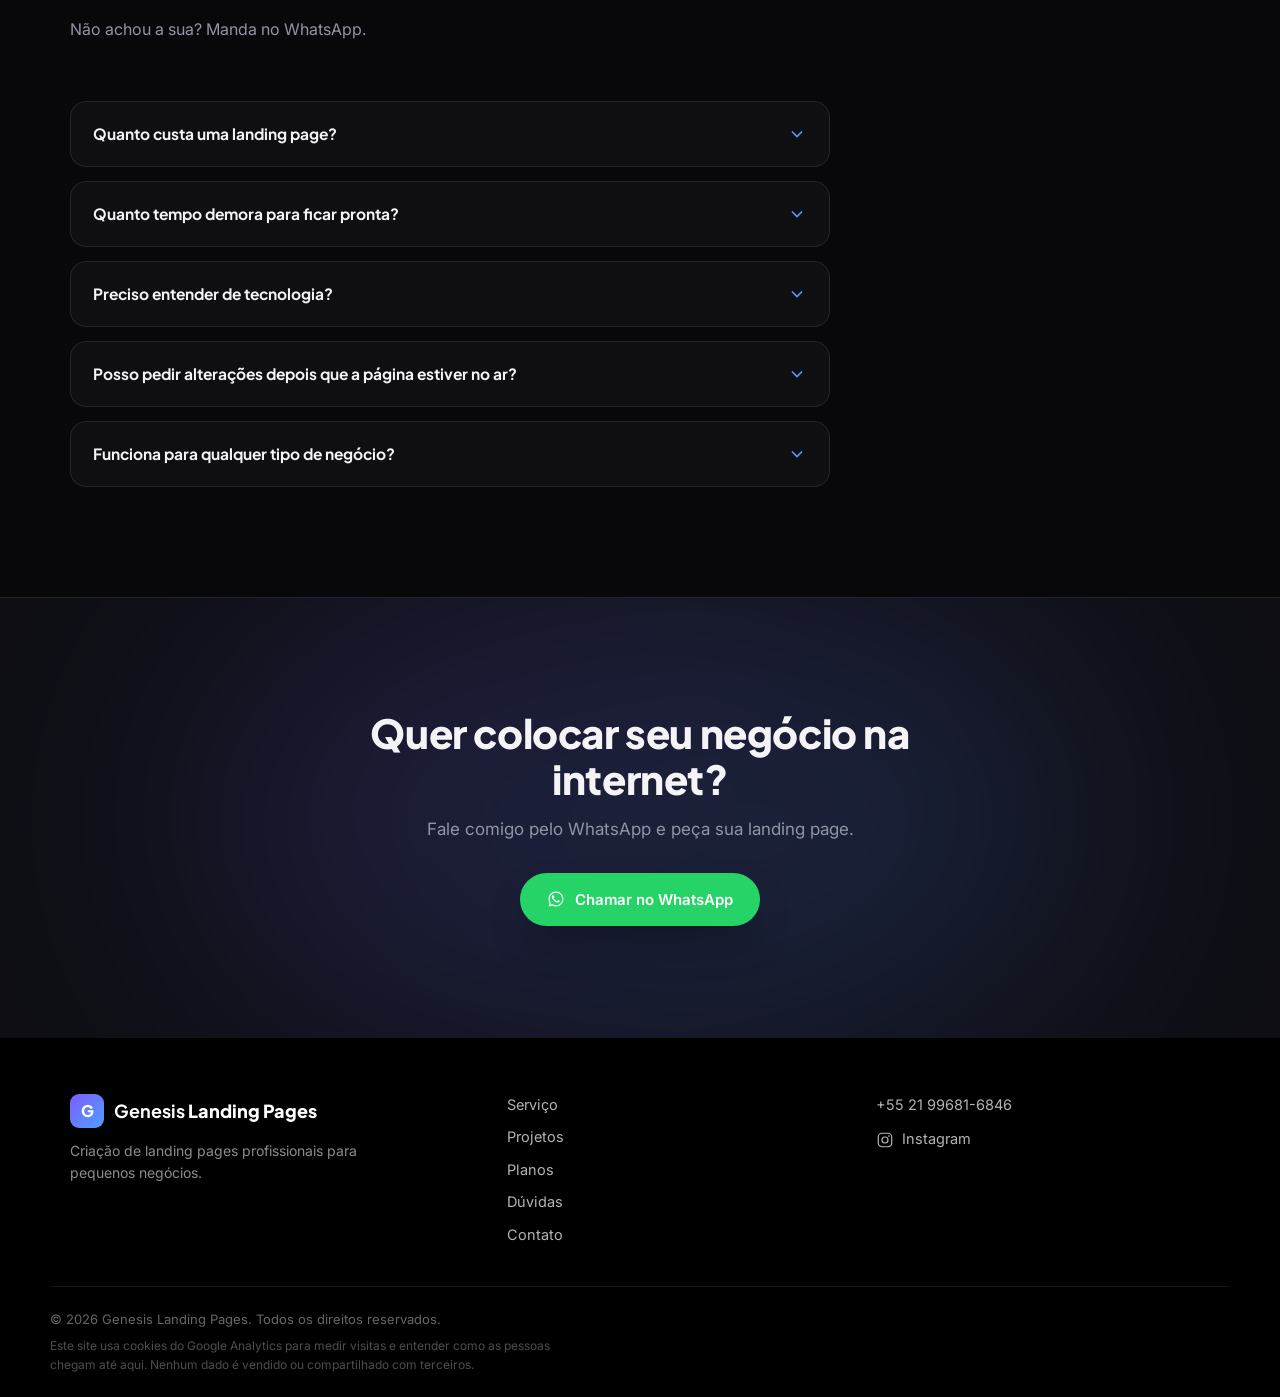
==== commit 06333eb5: "Acrescenta a demonstracao em video do agendamento Video do modelo de barbearia numa moldura de celul" ====
--- a/index.html
+++ b/index.html
@@ -193,7 +193,45 @@
     </div>
   </section>
 
-  <!-- EXEMPLOS -->
+  <!-- =========================================================
+       DEMONSTRAÇÃO EM VÍDEO
+       Vídeo mudo, em loop, dentro de uma moldura de celular.
+       Para trocar: substitua o mp4 e a capa em assets/. Use NOME
+       NOVO de arquivo — vídeo tem cache de um ano no netlify.toml.
+       ========================================================= -->
+  <section class="section section-alt" id="demonstracao">
+    <div class="wrap demo-grid">
+      <div class="demo-texto" data-reveal>
+        <p class="eyebrow">Veja funcionando</p>
+        <h2>Não é só uma página bonita. É um sistema que trabalha por você.</h2>
+        <p class="section-sub">
+          Este é um modelo de agendamento que a Genesis monta: o cliente escolhe
+          o serviço, vê só os horários livres e confirma sozinho — sem uma
+          mensagem de ida e volta pelo WhatsApp.
+        </p>
+        <ul class="demo-lista">
+          <li><strong>Agenda que se preenche sozinha</strong><span>O cliente marca a qualquer hora, inclusive fora do expediente.</span></li>
+          <li><strong>Só os horários livres aparecem</strong><span>Acabam as marcações em cima uma da outra.</span></li>
+          <li><strong>Lembrete no WhatsApp</strong><span>Menos falta, menos cadeira vazia.</span></li>
+        </ul>
+        <a class="btn btn-primary" href="https://wa.me/5521996816846?text=Ol%C3%A1!%20Vi%20a%20demonstra%C3%A7%C3%A3o%20de%20agendamento%20e%20quero%20uma%20p%C3%A1gina%20assim%20para%20o%20meu%20neg%C3%B3cio." target="_blank" rel="noopener">
+          Quero uma assim
+        </a>
+      </div>
+
+      <div class="demo-visual" data-reveal>
+        <div class="demo-fone">
+          <video
+            src="assets/video/demo-barbearia.mp4"
+            poster="assets/img/demo-barbearia-capa.jpg"
+            autoplay muted loop playsinline preload="metadata"
+            aria-label="Demonstração do agendamento online: o cliente escolhe serviço, data e horário e confirma sozinho."></video>
+        </div>
+        <p class="demo-nota">Modelo de demonstração · não é cliente entregue</p>
+      </div>
+    </div>
+  </section>
+
   <!-- =========================================================
        PROJETOS EM DESTAQUE
        Como atualizar um projeto:
--- a/assets/css/style.v2.css
+++ b/assets/css/style.v2.css
@@ -702,6 +702,55 @@
   .whatsapp-float svg{ width: 30px; height: 30px; }
 }
 
+/* ===== Demonstração em vídeo ===== */
+.demo-grid{ display: grid; gap: 46px; align-items: center; }
+.demo-texto h2{
+  font-size: clamp(1.7rem, 3.6vw, 2.3rem);
+  font-weight: 800;
+  letter-spacing: -.01em;
+  max-width: 18ch;
+}
+.demo-texto .section-sub{ max-width: 46ch; }
+.demo-lista{ display: grid; gap: 16px; margin: 28px 0 30px; }
+.demo-lista li{
+  display: flex;
+  flex-direction: column;
+  gap: 3px;
+  padding-left: 17px;
+  border-left: 2px solid var(--accent-1);
+}
+.demo-lista strong{ font-family: var(--font-head); font-size: 15.5px; color: var(--ink); }
+.demo-lista span{ font-size: 14px; color: var(--muted); }
+
+.demo-visual{ display: flex; flex-direction: column; align-items: center; gap: 14px; }
+/* moldura de celular: o video e 9:16, entao precisa de largura contida */
+.demo-fone{
+  width: 100%;
+  max-width: 300px;
+  aspect-ratio: 9 / 16;
+  border-radius: 34px;
+  padding: 9px;
+  background: #15141a;
+  border: 1px solid var(--line-strong);
+  box-shadow: 0 40px 90px -34px rgba(0,0,0,.95), 0 0 70px -34px rgba(124,92,255,.5);
+  overflow: hidden;
+}
+.demo-fone video{
+  width: 100%;
+  height: 100%;
+  display: block;
+  border-radius: 26px;
+  object-fit: cover;
+  background: #0b0b11;
+}
+.demo-nota{
+  font-size: 12px;
+  letter-spacing: .05em;
+  text-transform: uppercase;
+  font-weight: 600;
+  color: var(--muted-light);
+}
+
 /* ===== Depoimento ===== */
 .depoimento{
   position: relative;
@@ -899,6 +948,7 @@
 
 @media (min-width: 900px){
   .diferencial-grid{ grid-template-columns: 1.1fr .9fr; }
+  .demo-grid{ grid-template-columns: 1.05fr .95fr; }
   .grid-plans{ grid-template-columns: repeat(3, 1fr); }
 }
 
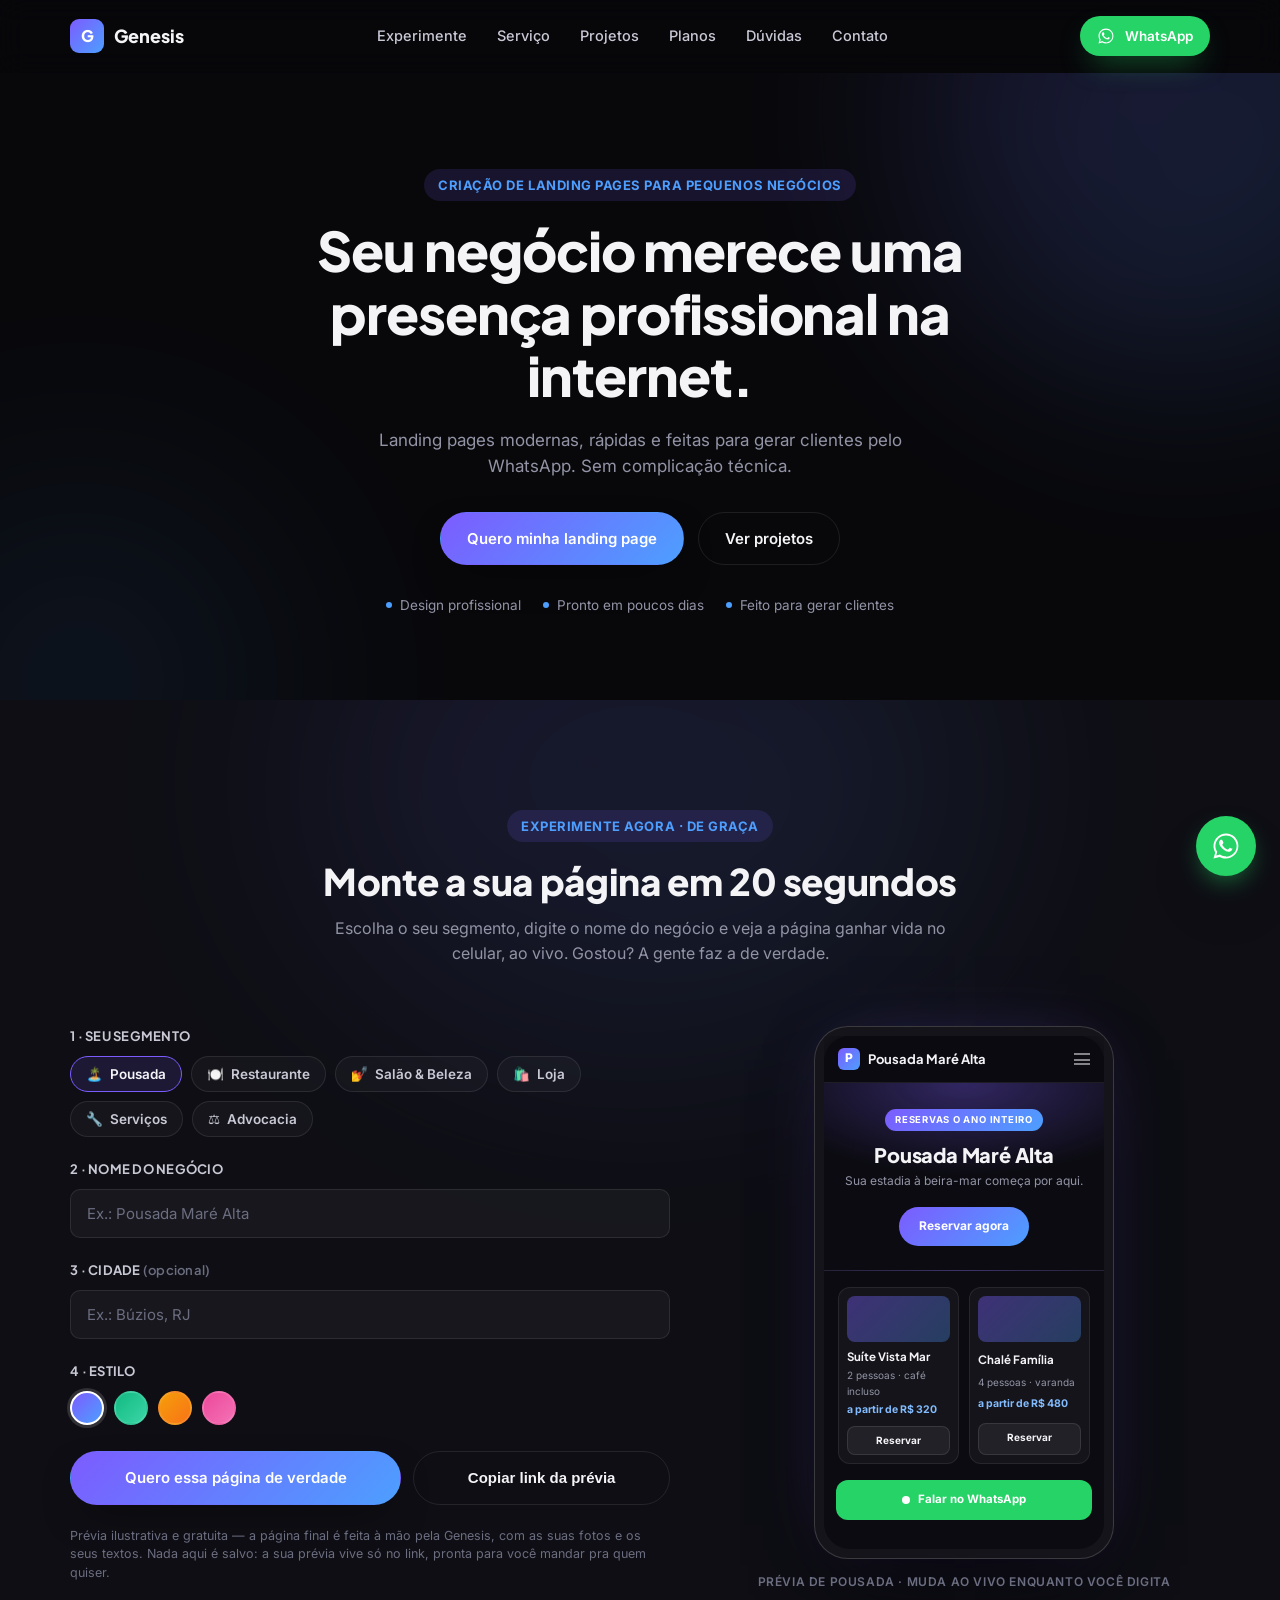
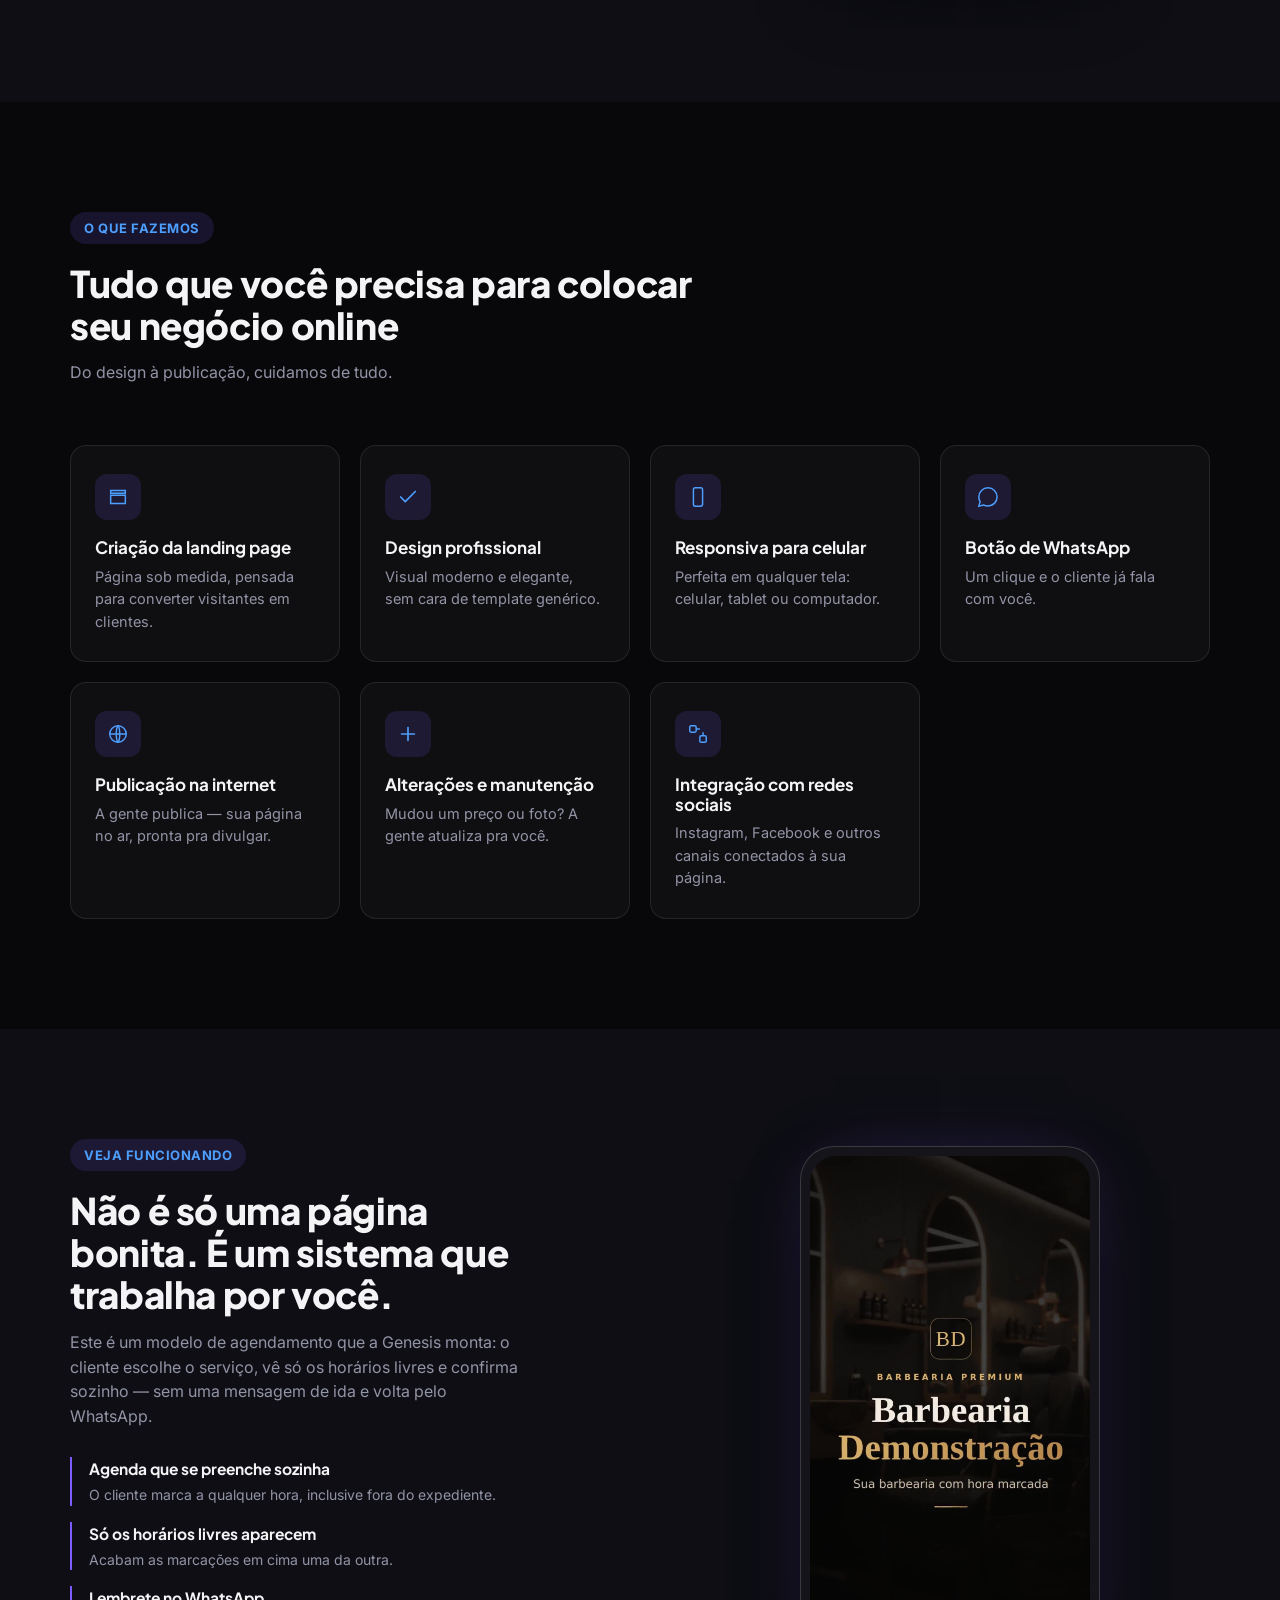
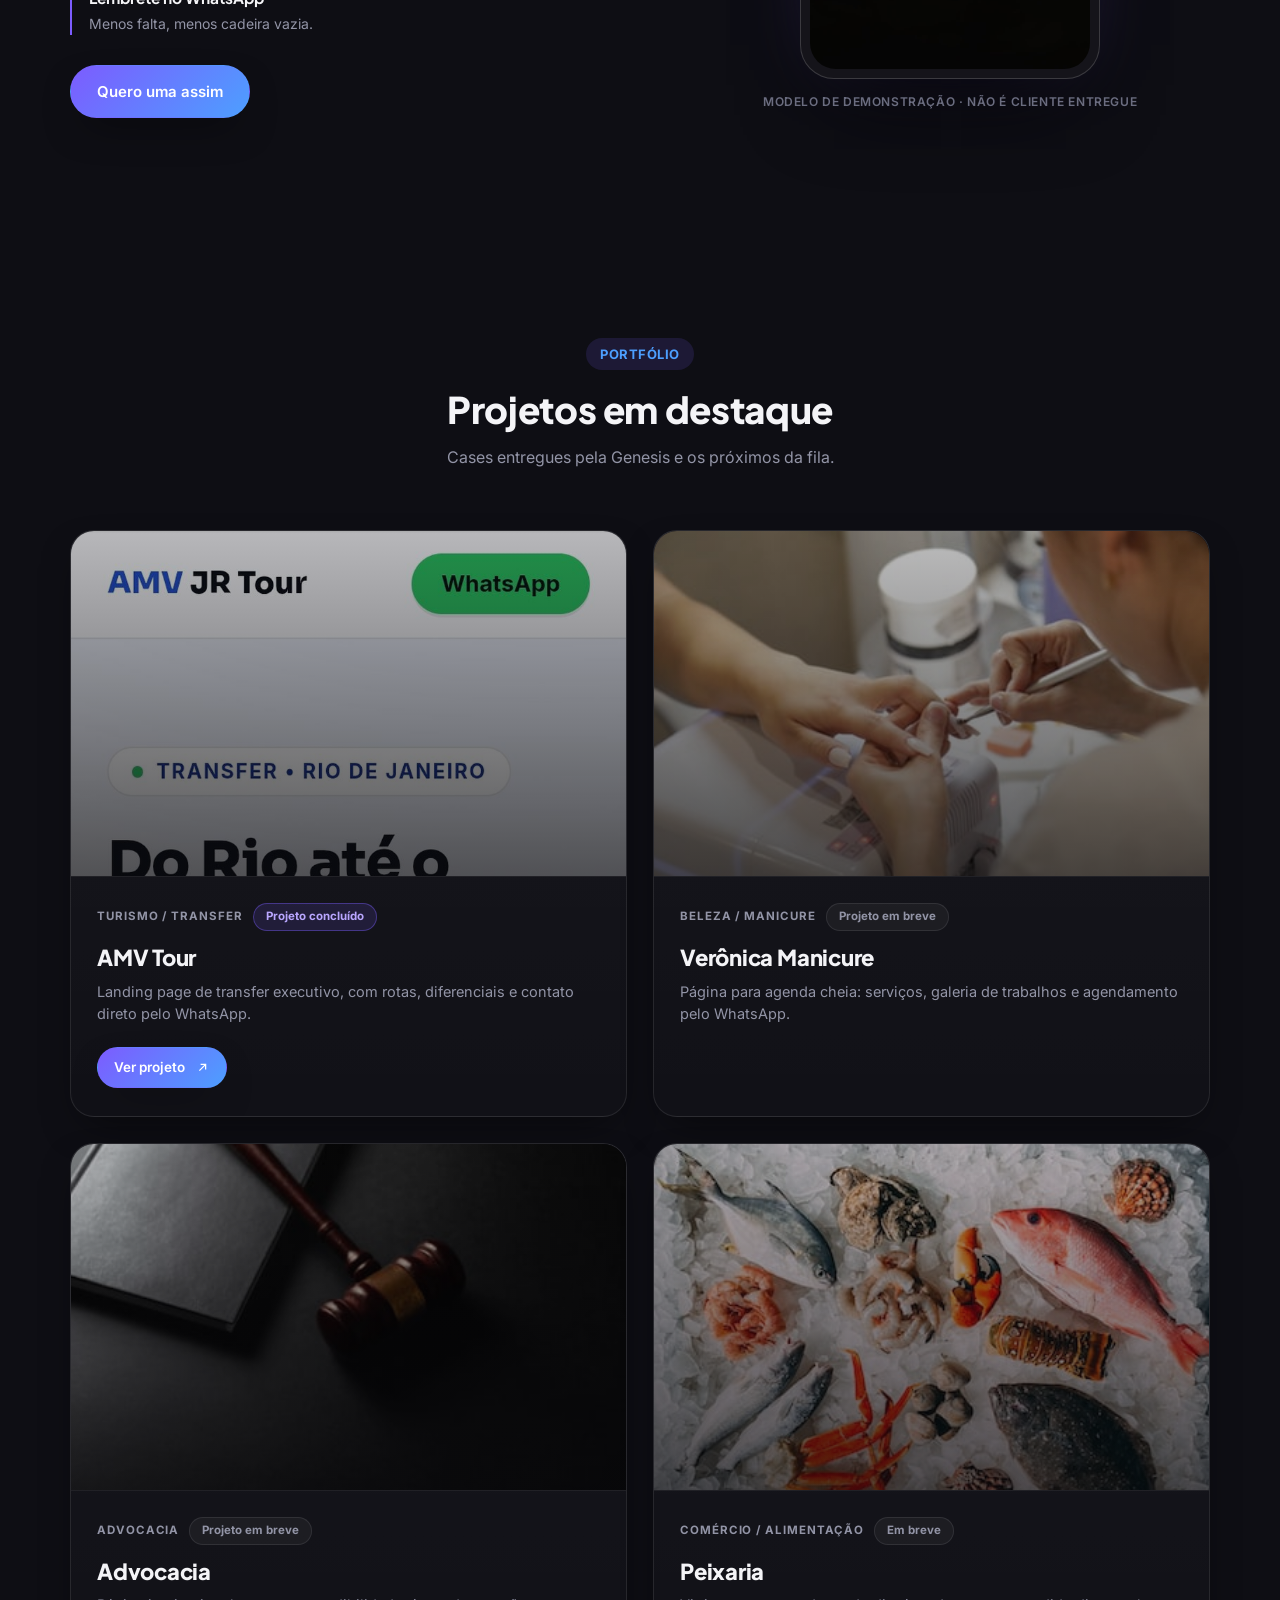
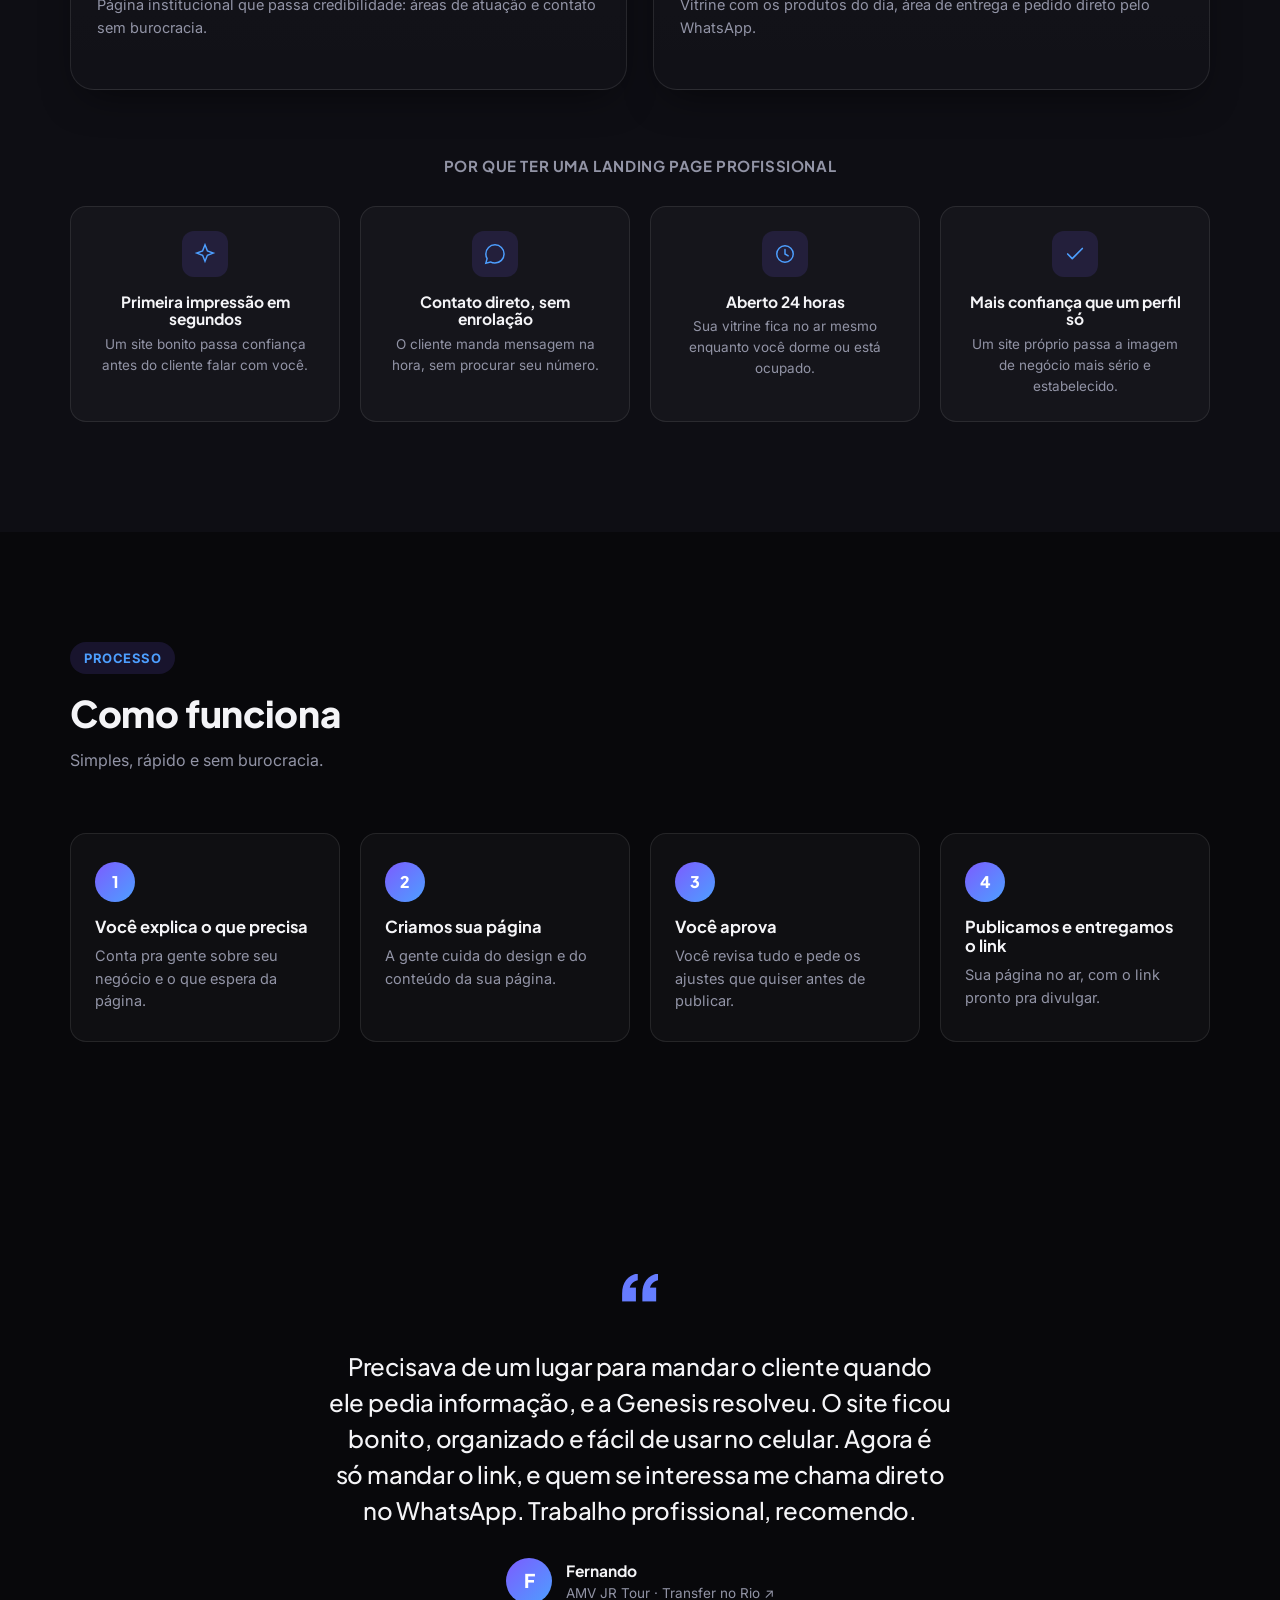
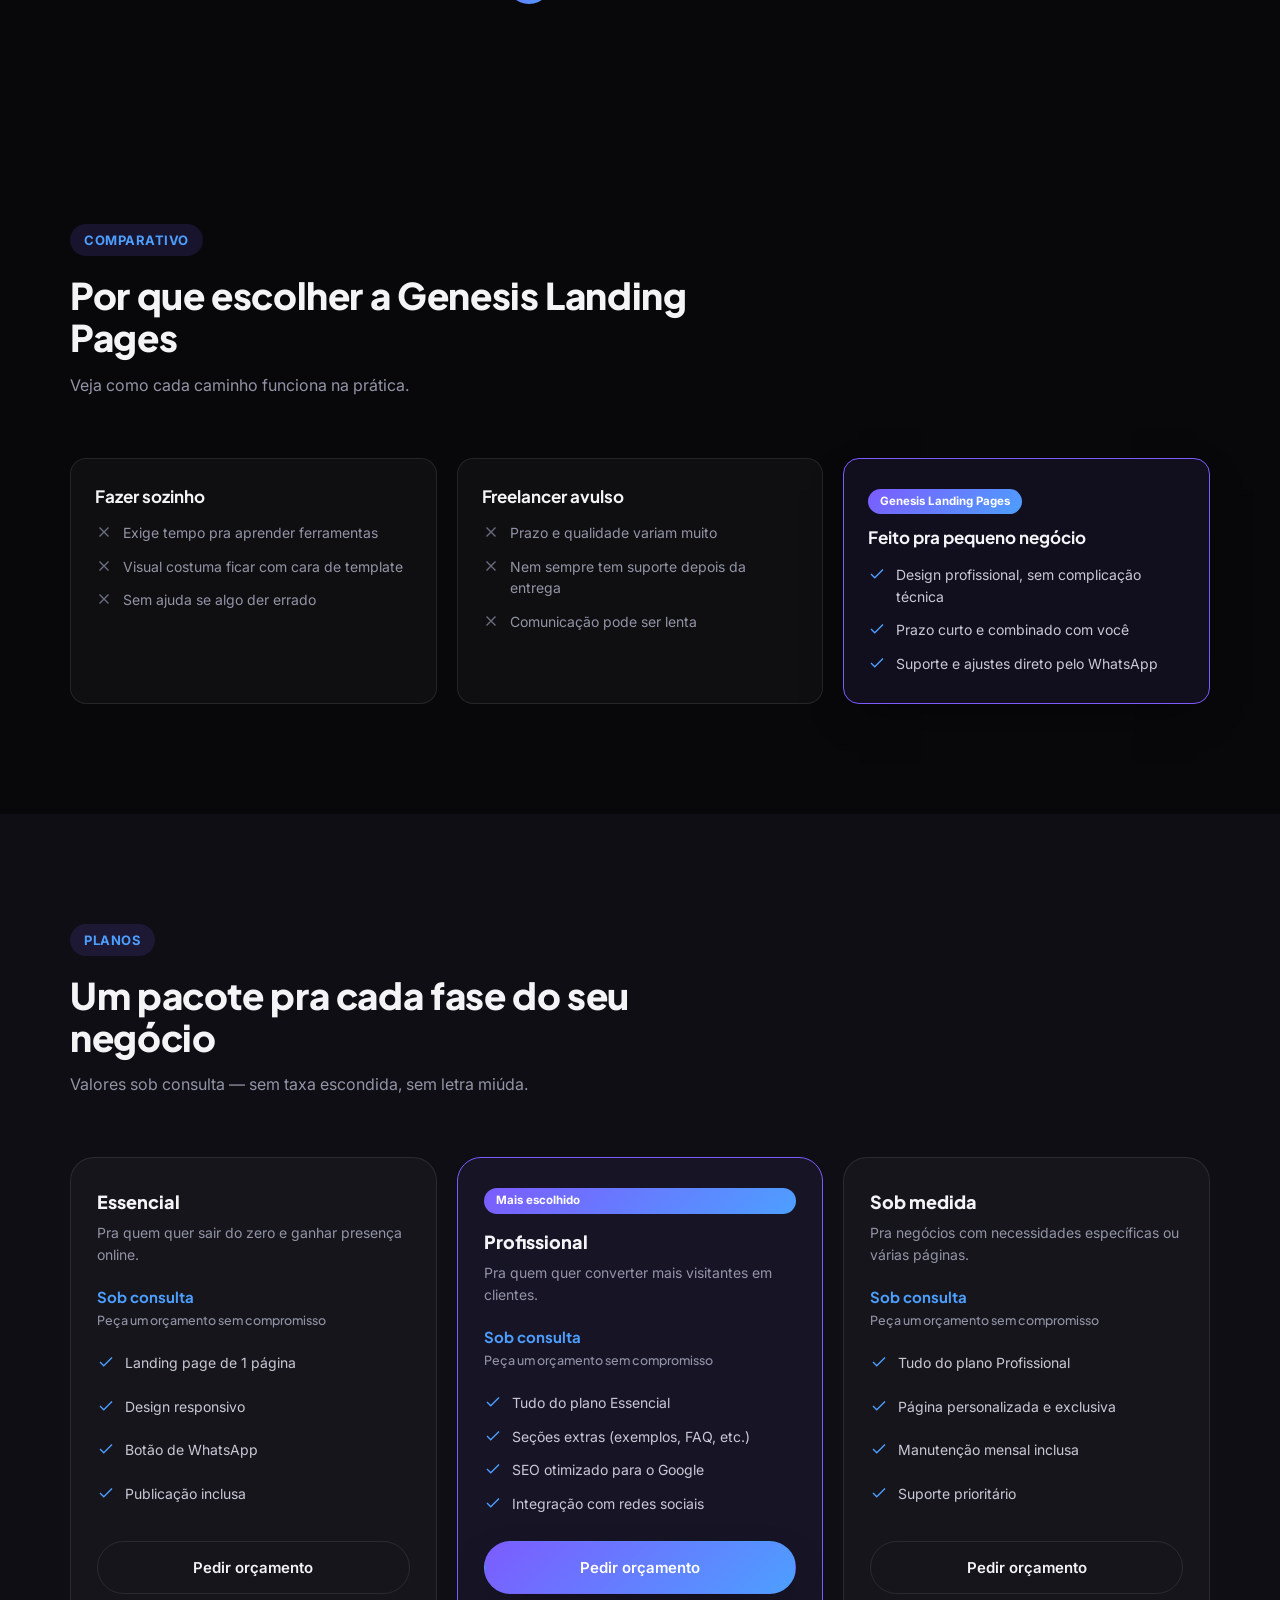
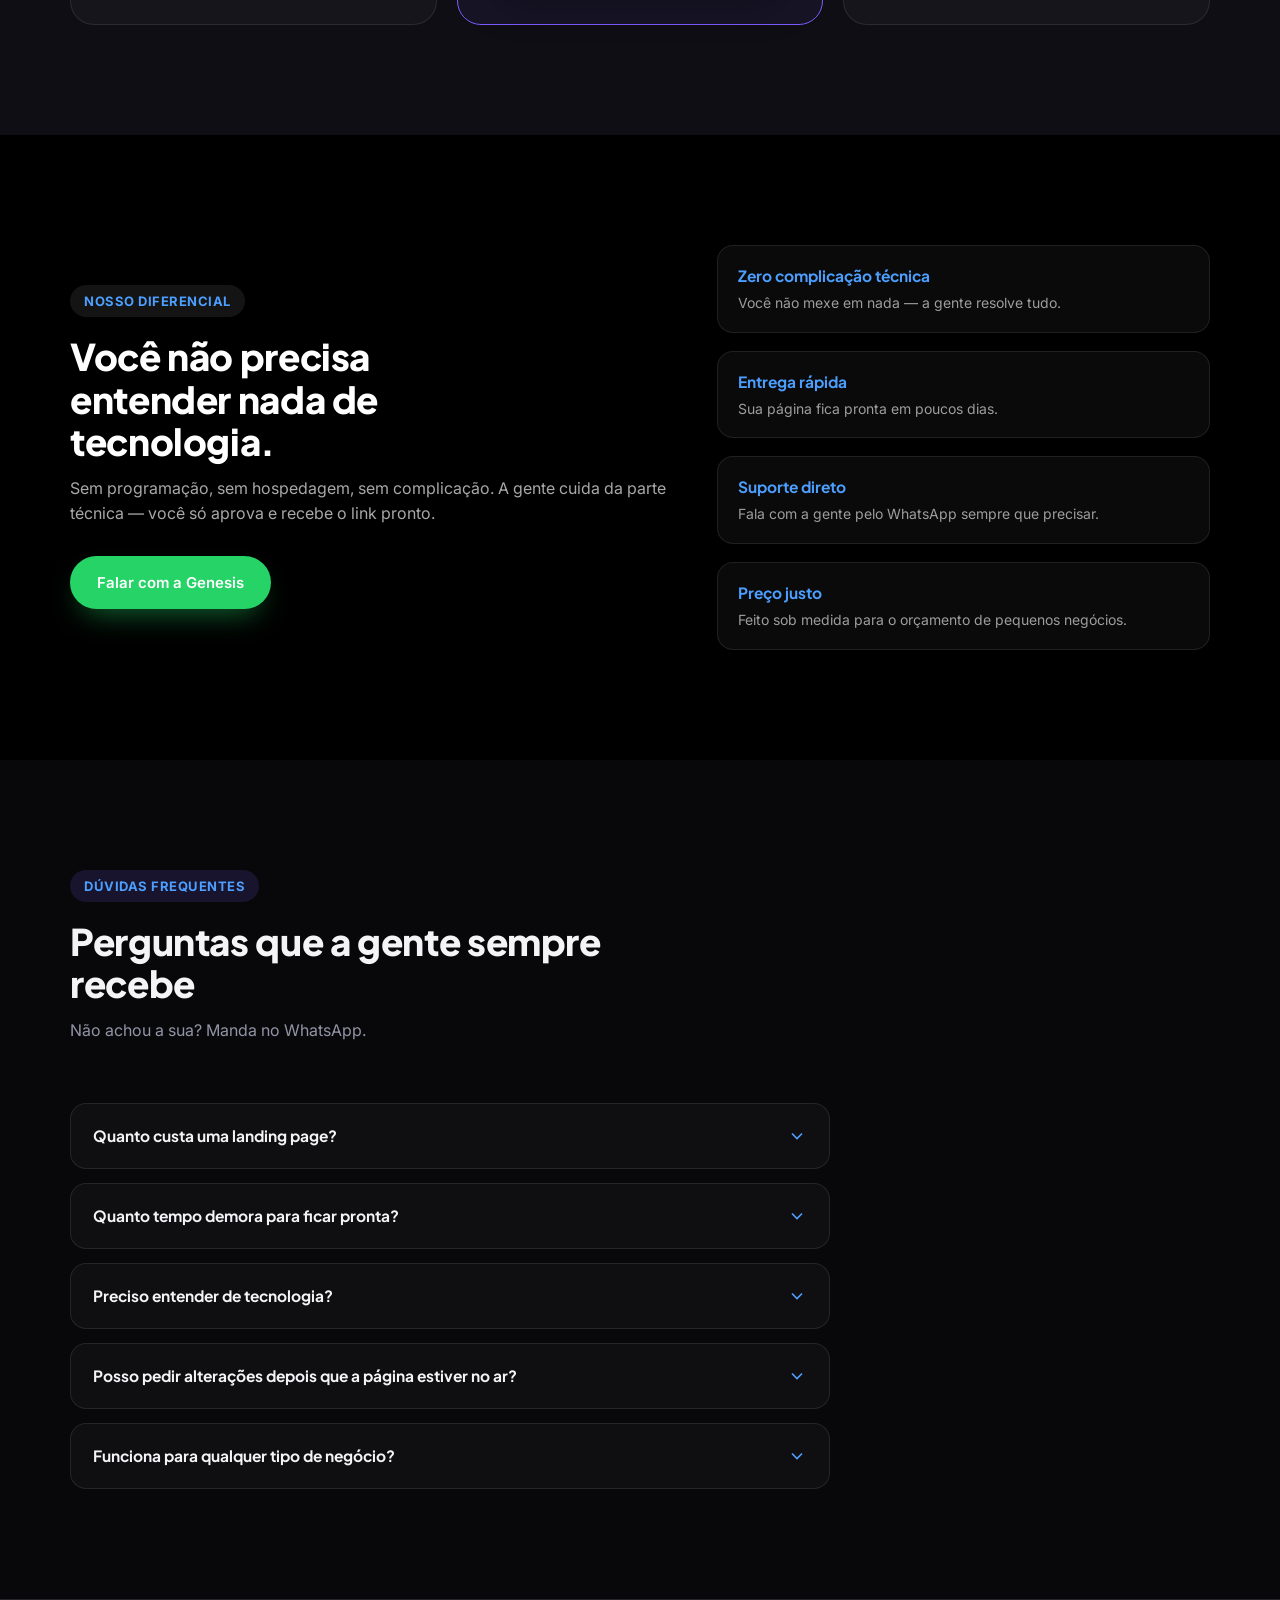
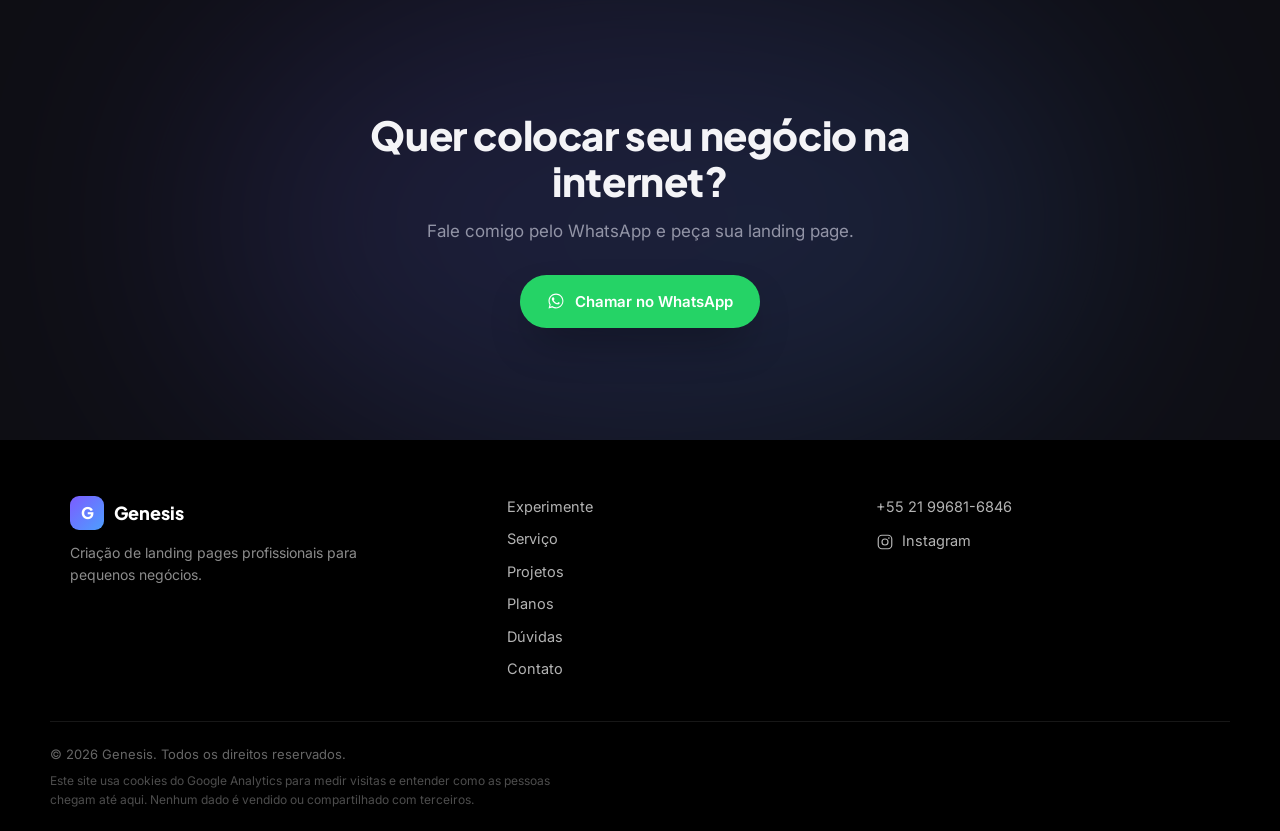
==== commit 1ae9afe0: "Rebrand para "Genesis" e adiciona prévia interativa "Monte a sua página" - Marca "Genesis Landing Pa" ====
--- a/index.html
+++ b/index.html
@@ -3,21 +3,21 @@
 <head>
 <meta charset="UTF-8">
 <meta name="viewport" content="width=device-width, initial-scale=1, viewport-fit=cover">
-<title>Genesis Landing Pages | Sites para Pequenos Negócios</title>
-<meta name="description" content="A Genesis Landing Pages cria landing pages profissionais, rápidas e responsivas para pequenos negócios, com botão de WhatsApp, publicação e manutenção inclusas. Peça a sua agora.">
+<title>Genesis | Sites que vendem pelo WhatsApp</title>
+<meta name="description" content="A Genesis cria landing pages profissionais, rápidas e responsivas para pequenos negócios, com botão de WhatsApp, publicação e manutenção inclusas. Monte uma prévia da sua página agora, de graça.">
 <meta name="keywords" content="criação de landing page, landing page para pequenos negócios, criação de site profissional, site para pequenas empresas, landing page WhatsApp">
 <meta name="robots" content="index, follow">
 <link rel="canonical" href="https://genesis-websites.netlify.app/">
 
 <meta property="og:type" content="website">
 <meta property="og:locale" content="pt_BR">
-<meta property="og:site_name" content="Genesis Landing Pages">
-<meta property="og:title" content="Genesis Landing Pages | Sites para Pequenos Negócios">
-<meta property="og:description" content="Landing pages profissionais, modernas e responsivas para pequenos negócios, com foco em gerar contatos pelo WhatsApp.">
+<meta property="og:site_name" content="Genesis">
+<meta property="og:title" content="Genesis | Sites que vendem pelo WhatsApp">
+<meta property="og:description" content="Monte uma prévia da sua página em 20 segundos: escolha o segmento, digite o nome do seu negócio e veja o site nascer no celular. Gostou? A gente faz a de verdade.">
 <meta property="og:url" content="https://genesis-websites.netlify.app/">
 <meta name="twitter:card" content="summary">
-<meta name="twitter:title" content="Genesis Landing Pages | Sites para Pequenos Negócios">
-<meta name="twitter:description" content="Landing pages profissionais, modernas e responsivas para pequenos negócios, com foco em gerar contatos pelo WhatsApp.">
+<meta name="twitter:title" content="Genesis | Sites que vendem pelo WhatsApp">
+<meta name="twitter:description" content="Monte uma prévia da sua página em 20 segundos e veja o site do seu negócio nascer no celular. Gostou? A gente faz a de verdade.">
 
 <link rel="icon" type="image/svg+xml" href="favicon.svg">
 <link rel="preconnect" href="https://fonts.googleapis.com">
@@ -32,7 +32,7 @@
   "serviceType": "Criação de landing pages",
   "provider": {
     "@type": "Organization",
-    "name": "Genesis Landing Pages",
+    "name": "Genesis",
     "url": "https://genesis-websites.netlify.app/",
     "sameAs": ["https://www.instagram.com/genesis.ia.pro"],
     "contactPoint": {
@@ -91,12 +91,13 @@
 
 <header class="site-header" id="topo">
   <div class="wrap header-inner">
-    <a href="#topo" class="brand" aria-label="Genesis Landing Pages — página inicial">
+    <a href="#topo" class="brand" aria-label="Genesis — página inicial">
       <span class="brand-mark" aria-hidden="true">G</span>
-      <span class="brand-name">Genesis <strong>Landing Pages</strong></span>
+      <span class="brand-name"><strong>Genesis</strong></span>
     </a>
 
     <nav class="main-nav" id="main-nav" aria-label="Navegação principal">
+      <a href="#experimente">Experimente</a>
       <a href="#servico">Serviço</a>
       <a href="#projetos">Projetos</a>
       <a href="#planos">Planos</a>
@@ -141,6 +142,58 @@
         </ul>
       </div>
 
+    </div>
+  </section>
+
+  <!-- =========================================================
+       EXPERIMENTE — prévia ao vivo ("brinque com a sua página")
+       O visitante escolhe segmento + nome e vê o site nascer no
+       celular. Toda a lógica está em assets/js/builder.v1.js.
+       O estado mora no hash da URL: o link é a divulgação — quem
+       monta a prévia da própria pousada pode compartilhá-la pronta.
+       Nada é gravado em servidor (ver CLAUDE.md).
+       ========================================================= -->
+  <section class="section section-alt builder" id="experimente">
+    <div class="wrap">
+      <div class="section-head section-head-center" data-reveal>
+        <p class="eyebrow">Experimente agora · de graça</p>
+        <h2>Monte a sua página em 20 segundos</h2>
+        <p class="section-sub">Escolha o seu segmento, digite o nome do negócio e veja a página ganhar vida no celular, ao vivo. Gostou? A gente faz a de verdade.</p>
+      </div>
+
+      <div class="builder-grid" data-reveal>
+        <div class="builder-controls">
+          <div class="bfield">
+            <span class="blabel">1 · Seu segmento</span>
+            <div class="seg-chips" id="seg-chips" role="group" aria-label="Escolha o segmento do seu negócio"></div>
+          </div>
+          <div class="bfield">
+            <label class="blabel" for="b-nome">2 · Nome do negócio</label>
+            <input id="b-nome" class="binput" type="text" maxlength="32" placeholder="Ex.: Pousada Maré Alta" autocomplete="off" spellcheck="false">
+          </div>
+          <div class="bfield">
+            <label class="blabel" for="b-cidade">3 · Cidade <span class="bopt">(opcional)</span></label>
+            <input id="b-cidade" class="binput" type="text" maxlength="28" placeholder="Ex.: Búzios, RJ" autocomplete="off" spellcheck="false">
+          </div>
+          <div class="bfield">
+            <span class="blabel">4 · Estilo</span>
+            <div class="style-swatches" id="style-swatches" role="group" aria-label="Escolha o estilo de cores"></div>
+          </div>
+
+          <div class="builder-actions">
+            <a id="b-whats" class="btn btn-primary" href="https://wa.me/5521996816846?text=Ol%C3%A1!%20Montei%20uma%20pr%C3%A9via%20no%20site%20da%20Genesis%20e%20quero%20a%20p%C3%A1gina%20de%20verdade." target="_blank" rel="noopener">Quero essa página de verdade</a>
+            <button id="b-share" class="btn btn-ghost" type="button">Copiar link da prévia</button>
+          </div>
+          <p class="builder-nota">Prévia ilustrativa e gratuita — a página final é feita à mão pela Genesis, com as suas fotos e os seus textos. Nada aqui é salvo: a sua prévia vive só no link, pronta para você mandar pra quem quiser.</p>
+        </div>
+
+        <div class="builder-preview">
+          <div class="demo-fone builder-fone">
+            <div class="pv-screen" id="pv-screen"></div>
+          </div>
+          <p class="demo-nota" id="pv-hint">Escolha um segmento e comece a digitar</p>
+        </div>
+      </div>
     </div>
   </section>
 
@@ -590,14 +643,15 @@
 <footer class="site-footer">
   <div class="wrap footer-inner">
     <div class="footer-brand">
-      <a href="#topo" class="brand" aria-label="Genesis Landing Pages — página inicial">
+      <a href="#topo" class="brand" aria-label="Genesis — página inicial">
         <span class="brand-mark" aria-hidden="true">G</span>
-        <span class="brand-name">Genesis <strong>Landing Pages</strong></span>
+        <span class="brand-name"><strong>Genesis</strong></span>
       </a>
       <p>Criação de landing pages profissionais para pequenos negócios.</p>
     </div>
 
     <nav class="footer-nav" aria-label="Links do rodapé">
+      <a href="#experimente">Experimente</a>
       <a href="#servico">Serviço</a>
       <a href="#projetos">Projetos</a>
       <a href="#planos">Planos</a>
@@ -614,7 +668,7 @@
     </div>
   </div>
   <div class="wrap footer-bottom">
-    <p>&copy; <span id="year">2026</span> Genesis Landing Pages. Todos os direitos reservados.</p>
+    <p>&copy; <span id="year">2026</span> Genesis. Todos os direitos reservados.</p>
     <p class="footer-privacidade">Este site usa cookies do Google Analytics para medir visitas e entender como as pessoas chegam até aqui. Nenhum dado é vendido ou compartilhado com terceiros.</p>
   </div>
 </footer>
@@ -624,6 +678,7 @@
 </a>
 
 <script src="assets/js/main.v2.js"></script>
+<script src="assets/js/builder.v1.js"></script>
 <script src="assets/js/analytics.v1.js"></script>
 </body>
 </html>
--- a/assets/css/style.v2.css
+++ b/assets/css/style.v2.css
@@ -928,6 +928,299 @@
 }
 
 /* ===========================================================
+   "Monte a sua página" — prévia ao vivo (#experimente)
+   =========================================================== */
+.builder{ position: relative; overflow: hidden; }
+.builder::before{
+  content: "";
+  position: absolute;
+  top: -180px; left: 50%;
+  transform: translateX(-50%);
+  width: 680px; height: 520px;
+  background: var(--accent-grad);
+  opacity: .10;
+  filter: blur(120px);
+  border-radius: 50%;
+  pointer-events: none;
+  z-index: 0;
+}
+.builder-grid{
+  position: relative;
+  z-index: 1;
+  display: grid;
+  gap: 34px;
+  align-items: start;
+}
+.builder-controls{ display: grid; gap: 22px; align-content: start; }
+.bfield{ display: grid; gap: 10px; }
+.blabel{
+  font-family: var(--font-head);
+  font-size: 13px;
+  font-weight: 700;
+  letter-spacing: .02em;
+  color: var(--ink-soft);
+  text-transform: uppercase;
+}
+.bopt{ color: var(--muted-light); font-weight: 600; text-transform: none; }
+
+.seg-chips{ display: flex; flex-wrap: wrap; gap: 9px; }
+.seg-chip{
+  display: inline-flex;
+  align-items: center;
+  gap: 7px;
+  padding: 9px 15px;
+  border-radius: 999px;
+  border: 1px solid var(--line);
+  background: rgba(255,255,255,.03);
+  color: var(--ink-soft);
+  font-family: var(--font-body);
+  font-size: 13.5px;
+  font-weight: 600;
+  cursor: pointer;
+  transition: transform .16s ease, border-color .18s ease, background .18s ease, color .18s ease;
+}
+.seg-chip:hover{ transform: translateY(-2px); border-color: var(--line-strong); }
+.seg-chip.is-active{
+  background: var(--accent-soft);
+  border-color: var(--accent-1);
+  color: var(--ink);
+}
+
+.binput{
+  width: 100%;
+  padding: 14px 16px;
+  border-radius: var(--radius-sm);
+  border: 1px solid var(--line);
+  background: rgba(255,255,255,.04);
+  color: var(--ink);
+  font-family: var(--font-body);
+  font-size: 15px;
+  transition: border-color .18s ease, box-shadow .18s ease, background .18s ease;
+}
+.binput::placeholder{ color: var(--muted-light); }
+.binput:focus{
+  outline: none;
+  border-color: var(--accent-1);
+  background: rgba(255,255,255,.06);
+  box-shadow: 0 0 0 3px var(--accent-soft);
+}
+
+.style-swatches{ display: flex; gap: 10px; }
+.swatch{
+  width: 34px; height: 34px;
+  border-radius: 50%;
+  border: 2px solid var(--line);
+  cursor: pointer;
+  padding: 0;
+  transition: transform .16s ease, border-color .18s ease, box-shadow .18s ease;
+}
+.swatch:hover{ transform: scale(1.08); }
+.swatch.is-active{
+  border-color: #fff;
+  box-shadow: 0 0 0 3px rgba(255,255,255,.14);
+}
+
+.builder-actions{ display: flex; flex-wrap: wrap; gap: 12px; margin-top: 4px; }
+.builder-actions .btn{ flex: 1 1 auto; }
+.builder-actions #b-share.is-copied{ border-color: var(--whatsapp); color: var(--whatsapp); }
+.builder-nota{
+  font-size: 12.5px;
+  color: var(--muted-light);
+  line-height: 1.5;
+}
+
+/* coluna da prévia */
+.builder-preview{ display: flex; flex-direction: column; align-items: center; gap: 14px; }
+.builder-fone{ background: #15141a; }
+
+/* tela interna: a mini landing page que atualiza ao vivo */
+.pv-screen{
+  --pv-a1: #7c5cff;
+  --pv-a2: #4d9fff;
+  width: 100%;
+  height: 100%;
+  overflow-y: auto;
+  overflow-x: hidden;
+  border-radius: 26px;
+  background: #0b0b11;
+  color: #f4f4f7;
+  font-size: 12px;
+  -webkit-overflow-scrolling: touch;
+  scrollbar-width: none;
+}
+.pv-screen::-webkit-scrollbar{ display: none; }
+
+.pv-top{
+  position: sticky;
+  top: 0;
+  z-index: 2;
+  display: flex;
+  align-items: center;
+  gap: 8px;
+  padding: 12px 14px;
+  background: rgba(11,11,17,.86);
+  backdrop-filter: blur(8px);
+  border-bottom: 1px solid rgba(255,255,255,.08);
+}
+.pv-logo{
+  width: 22px; height: 22px;
+  border-radius: 6px;
+  display: grid; place-items: center;
+  background: linear-gradient(135deg, var(--pv-a1), var(--pv-a2));
+  color: #fff;
+  font-weight: 800;
+  font-size: 12px;
+  flex: none;
+}
+.pv-name{
+  font-family: var(--font-head);
+  font-weight: 700;
+  font-size: 13px;
+  white-space: nowrap;
+  overflow: hidden;
+  text-overflow: ellipsis;
+  flex: 1;
+}
+.pv-burger{
+  width: 16px; height: 12px; flex: none;
+  border-top: 2px solid rgba(255,255,255,.5);
+  border-bottom: 2px solid rgba(255,255,255,.5);
+  position: relative;
+}
+.pv-burger::after{
+  content: ""; position: absolute; top: 4px; left: 0; right: 0;
+  border-top: 2px solid rgba(255,255,255,.5);
+}
+
+.pv-hero{
+  position: relative;
+  padding: 26px 16px 24px;
+  text-align: center;
+  background:
+    radial-gradient(120% 80% at 50% 0%, color-mix(in srgb, var(--pv-a1) 34%, transparent), transparent 62%),
+    #0b0b11;
+  border-bottom: 1px solid rgba(255,255,255,.06);
+}
+.pv-eyebrow{
+  display: inline-block;
+  font-size: 9.5px;
+  font-weight: 700;
+  letter-spacing: .08em;
+  text-transform: uppercase;
+  color: #fff;
+  background: linear-gradient(135deg, var(--pv-a1), var(--pv-a2));
+  padding: 4px 10px;
+  border-radius: 999px;
+  margin-bottom: 12px;
+}
+.pv-title{
+  font-family: var(--font-head);
+  font-size: 20px;
+  font-weight: 800;
+  line-height: 1.15;
+  letter-spacing: -.01em;
+  margin: 0 0 6px;
+  word-break: break-word;
+}
+.pv-city{ display: inline-block; font-size: 11px; color: #c9c9d6; margin-bottom: 8px; }
+.pv-tag{ font-size: 12px; color: #9294a6; max-width: 30ch; margin: 0 auto 16px; }
+.pv-cta{
+  display: inline-block;
+  padding: 10px 20px;
+  border-radius: 999px;
+  background: linear-gradient(135deg, var(--pv-a1), var(--pv-a2));
+  color: #fff;
+  font-weight: 700;
+  font-size: 12px;
+}
+
+.pv-content{ padding: 16px 14px 12px; display: grid; gap: 10px; }
+.pv-cards{ display: grid; grid-template-columns: 1fr 1fr; gap: 10px; }
+.pv-card{
+  background: rgba(255,255,255,.04);
+  border: 1px solid rgba(255,255,255,.08);
+  border-radius: 12px;
+  padding: 8px;
+  display: grid;
+  gap: 3px;
+}
+.pv-card-ph{
+  height: 46px;
+  border-radius: 8px;
+  background:
+    linear-gradient(135deg, color-mix(in srgb, var(--pv-a1) 40%, #14141c), color-mix(in srgb, var(--pv-a2) 30%, #14141c));
+  margin-bottom: 3px;
+}
+.pv-card-t{ font-family: var(--font-head); font-weight: 700; font-size: 11.5px; }
+.pv-card-s{ font-size: 10px; color: #9294a6; }
+.pv-card-p{ font-size: 10.5px; font-weight: 700; color: color-mix(in srgb, var(--pv-a2) 70%, #fff); }
+.pv-mini-btn{
+  margin-top: 4px;
+  text-align: center;
+  padding: 6px;
+  border-radius: 8px;
+  background: rgba(255,255,255,.06);
+  border: 1px solid rgba(255,255,255,.1);
+  font-weight: 700;
+  font-size: 10px;
+}
+
+.pv-list{ display: grid; gap: 7px; }
+.pv-row{
+  display: flex;
+  align-items: center;
+  justify-content: space-between;
+  gap: 10px;
+  padding: 10px 12px;
+  border-radius: 10px;
+  background: rgba(255,255,255,.04);
+  border: 1px solid rgba(255,255,255,.07);
+  font-size: 11.5px;
+}
+.pv-row b{ color: color-mix(in srgb, var(--pv-a2) 70%, #fff); font-size: 11.5px; }
+.pv-row em{ font-style: normal; color: #9294a6; font-size: 10.5px; }
+
+.pv-tiles{ display: grid; grid-template-columns: 1fr 1fr; gap: 10px; }
+.pv-tile{
+  border-radius: 12px;
+  overflow: hidden;
+  border: 1px solid rgba(255,255,255,.08);
+  background: rgba(255,255,255,.04);
+  padding-bottom: 8px;
+  display: grid;
+  gap: 2px;
+}
+.pv-tile-ph{
+  height: 64px;
+  background: linear-gradient(135deg, color-mix(in srgb, var(--pv-a1) 45%, #14141c), color-mix(in srgb, var(--pv-a2) 30%, #14141c));
+  margin-bottom: 4px;
+}
+.pv-tile span{ padding: 0 8px; font-size: 9.5px; color: #9294a6; }
+.pv-tile b{ padding: 0 8px; font-family: var(--font-head); font-size: 11.5px; }
+
+.pv-wa{
+  margin: 4px 12px 14px;
+  display: flex;
+  align-items: center;
+  justify-content: center;
+  gap: 8px;
+  padding: 11px;
+  border-radius: 12px;
+  background: var(--whatsapp);
+  color: #fff;
+  font-weight: 700;
+  font-size: 11.5px;
+}
+.pv-wa-dot{ width: 8px; height: 8px; border-radius: 50%; background: #fff; }
+
+/* fallback quando color-mix nao existe: mantem o gradiente do tema */
+@supports not (background: color-mix(in srgb, red, blue)){
+  .pv-card-p, .pv-row b{ color: var(--pv-a2); }
+  .pv-hero{ background: radial-gradient(120% 80% at 50% 0%, rgba(124,92,255,.28), transparent 62%), #0b0b11; }
+  .pv-card-ph, .pv-tile-ph{ background: linear-gradient(135deg, var(--pv-a1), var(--pv-a2)); }
+}
+
+/* ===========================================================
    Breakpoints
    =========================================================== */
 @media (min-width: 640px){
@@ -950,6 +1243,8 @@
   .diferencial-grid{ grid-template-columns: 1.1fr .9fr; }
   .demo-grid{ grid-template-columns: 1.05fr .95fr; }
   .grid-plans{ grid-template-columns: repeat(3, 1fr); }
+  .builder-grid{ grid-template-columns: 1fr .82fr; gap: 48px; }
+  .builder-preview{ position: sticky; top: 96px; }
 }
 
 @media (min-width: 1024px){
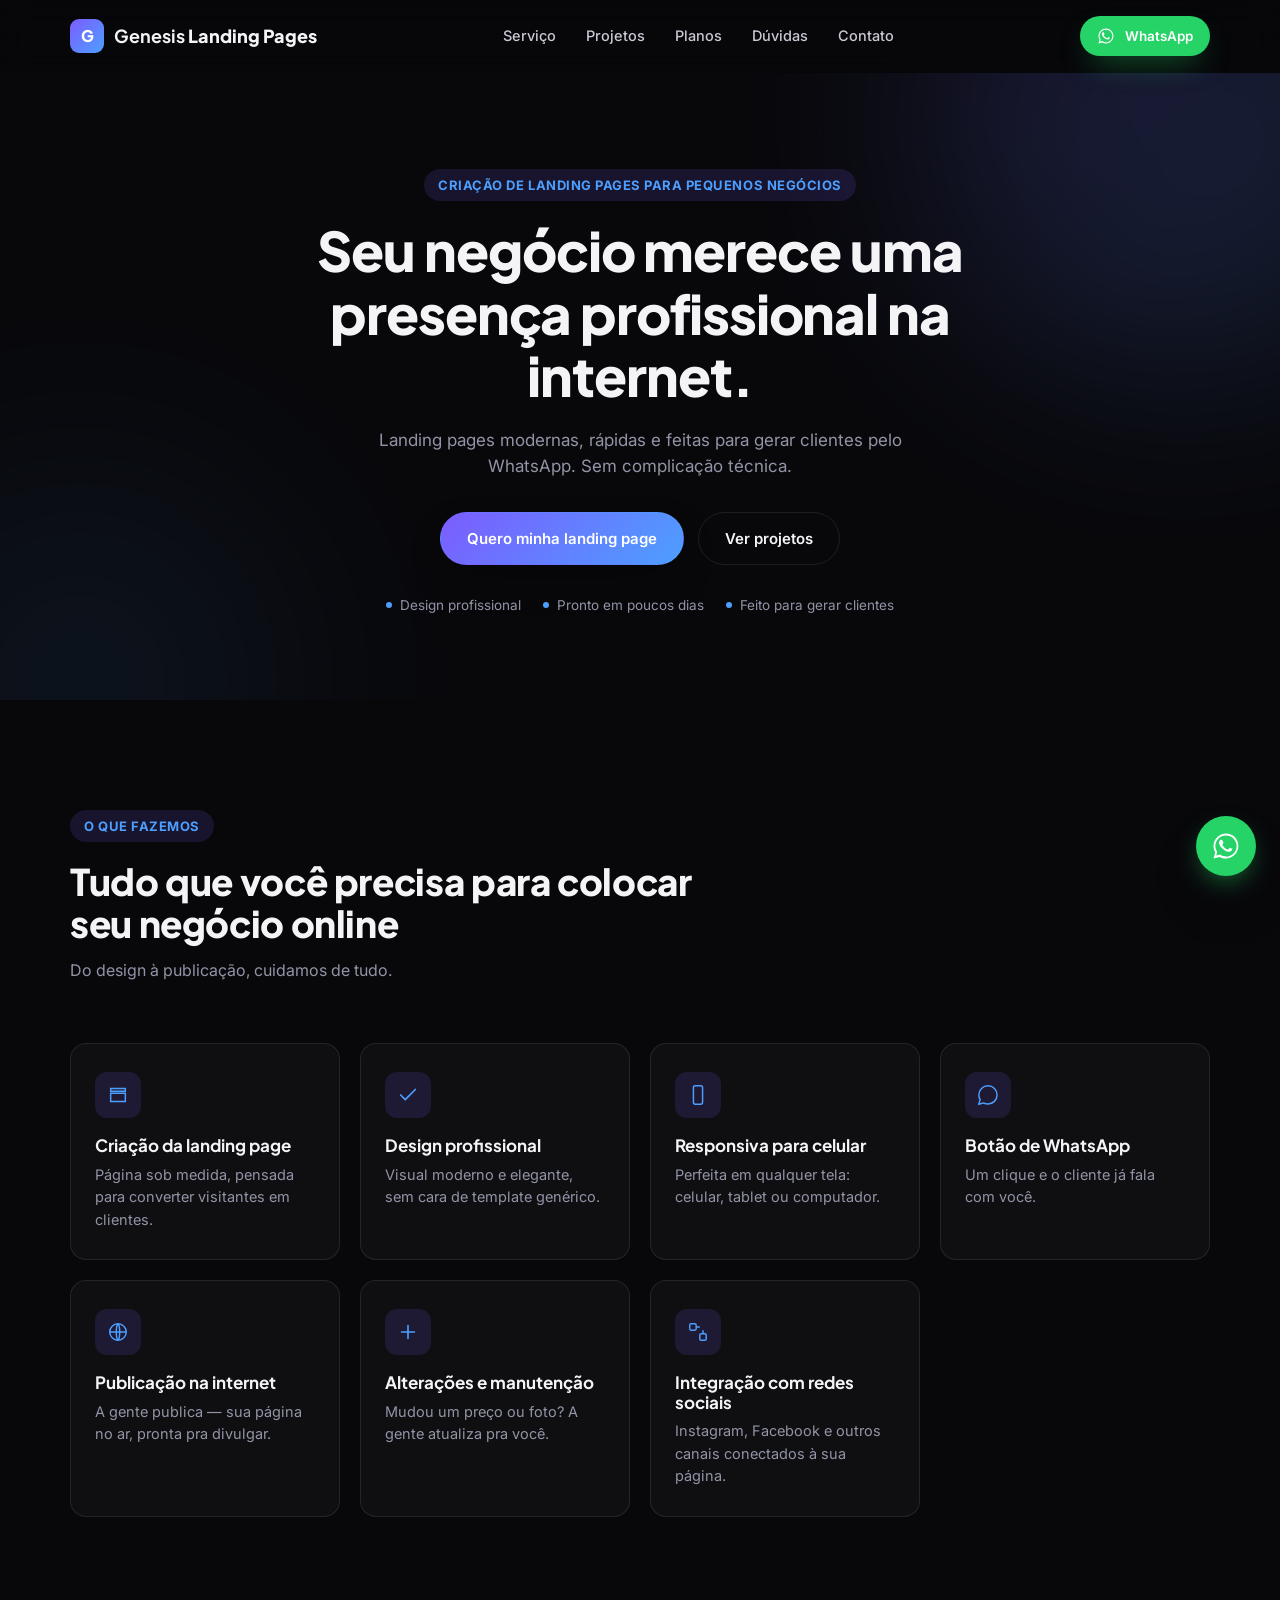
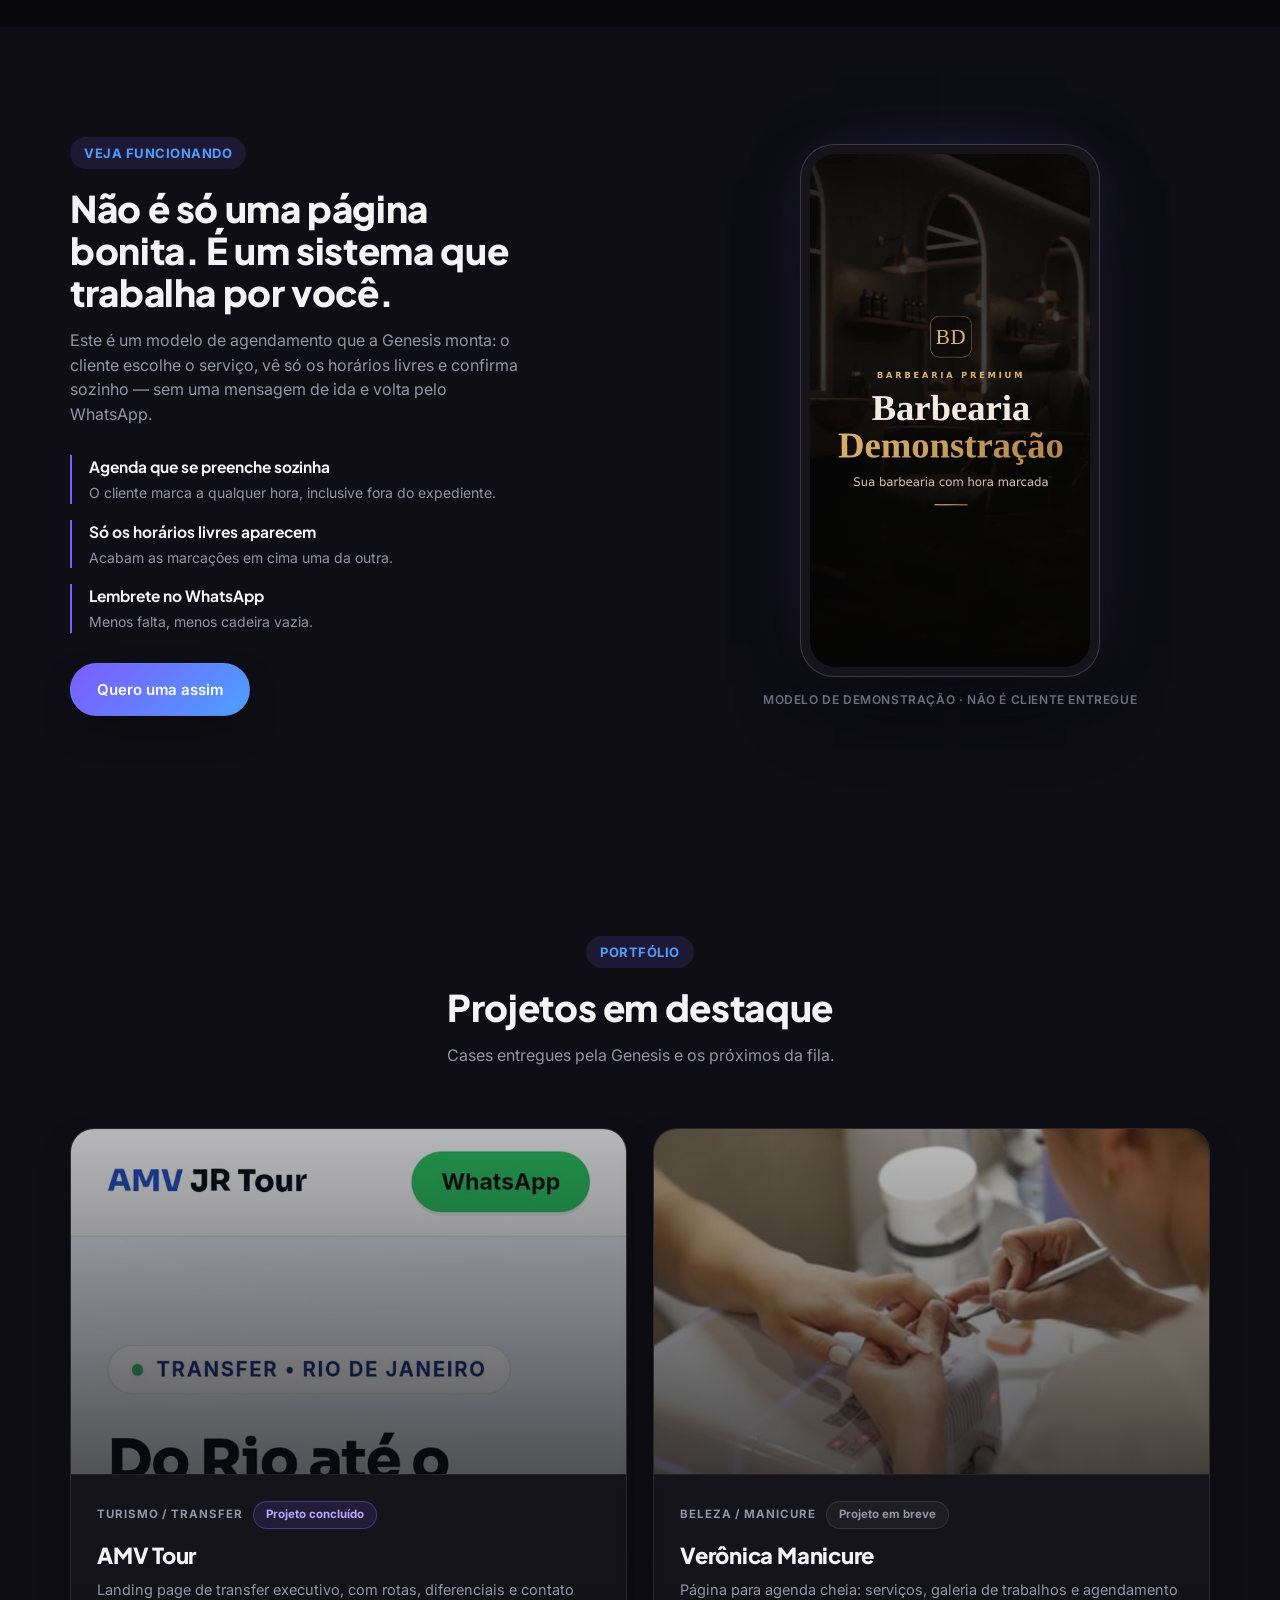
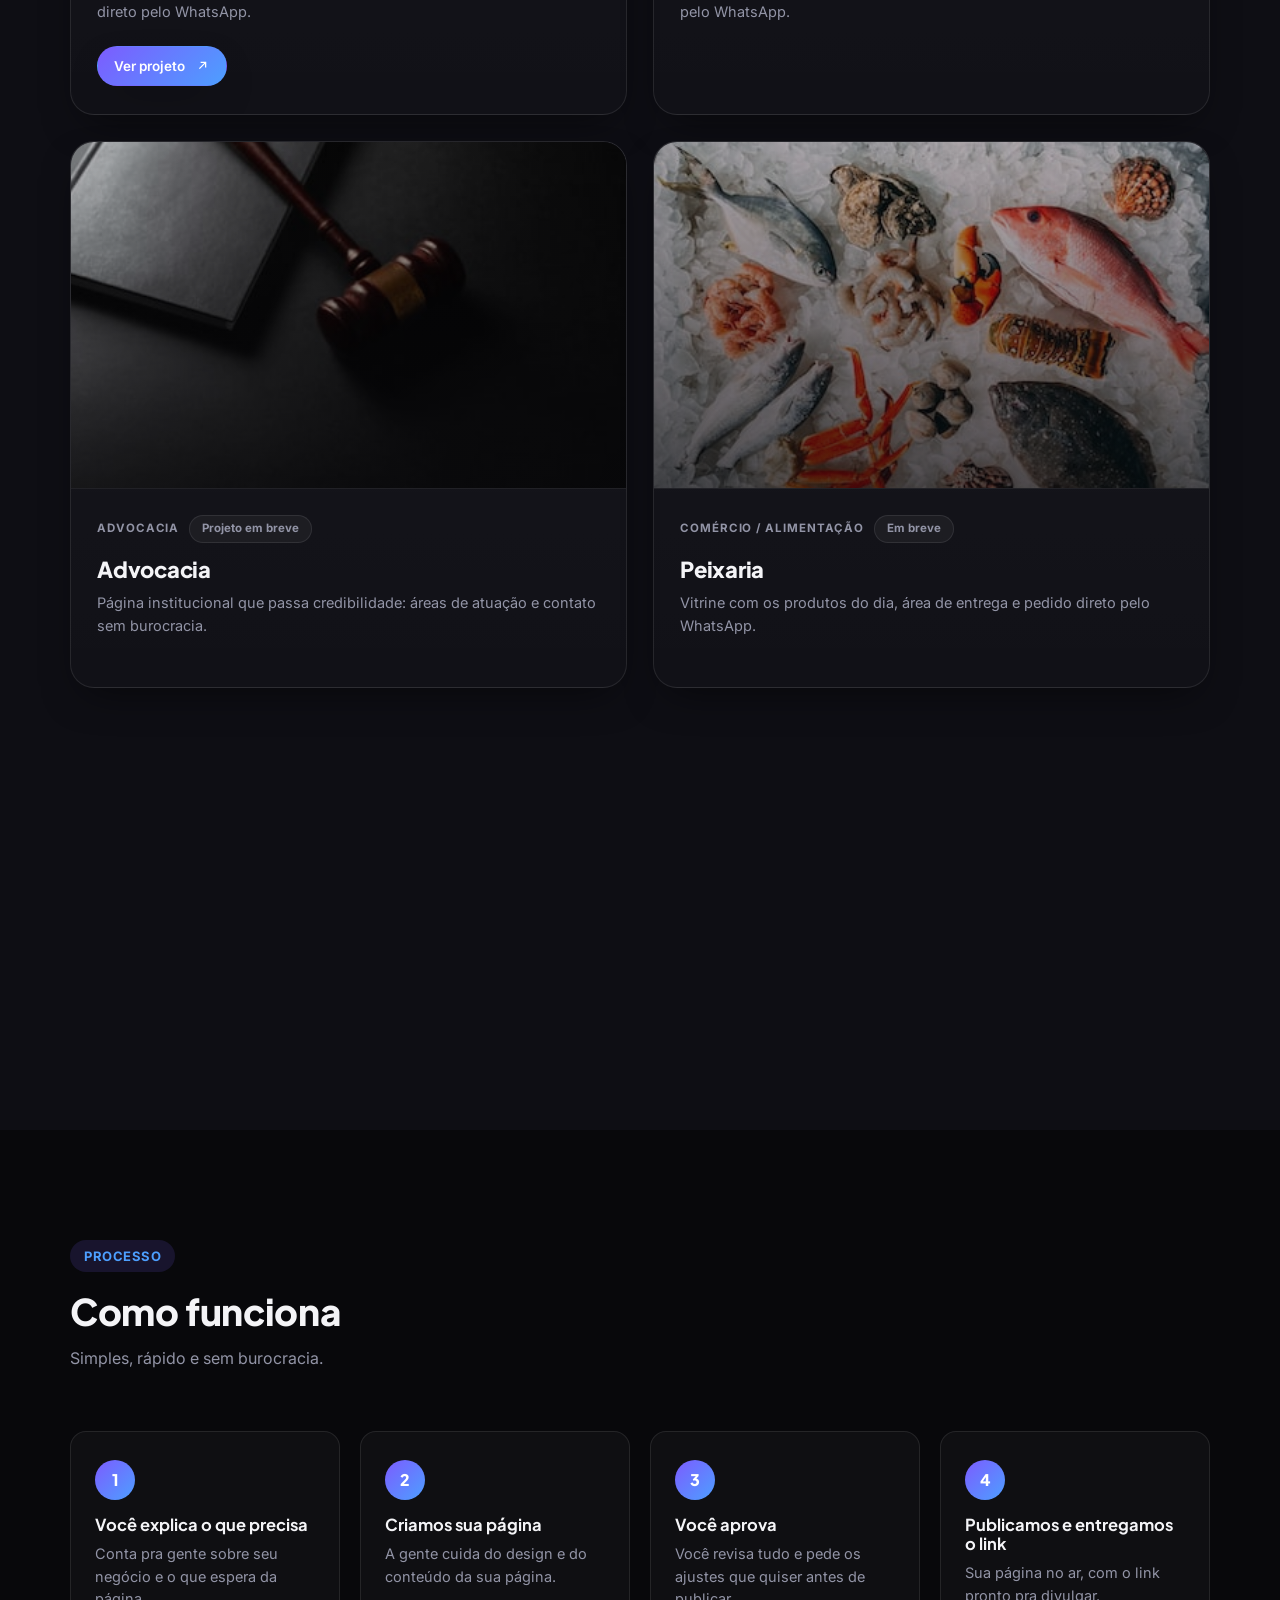
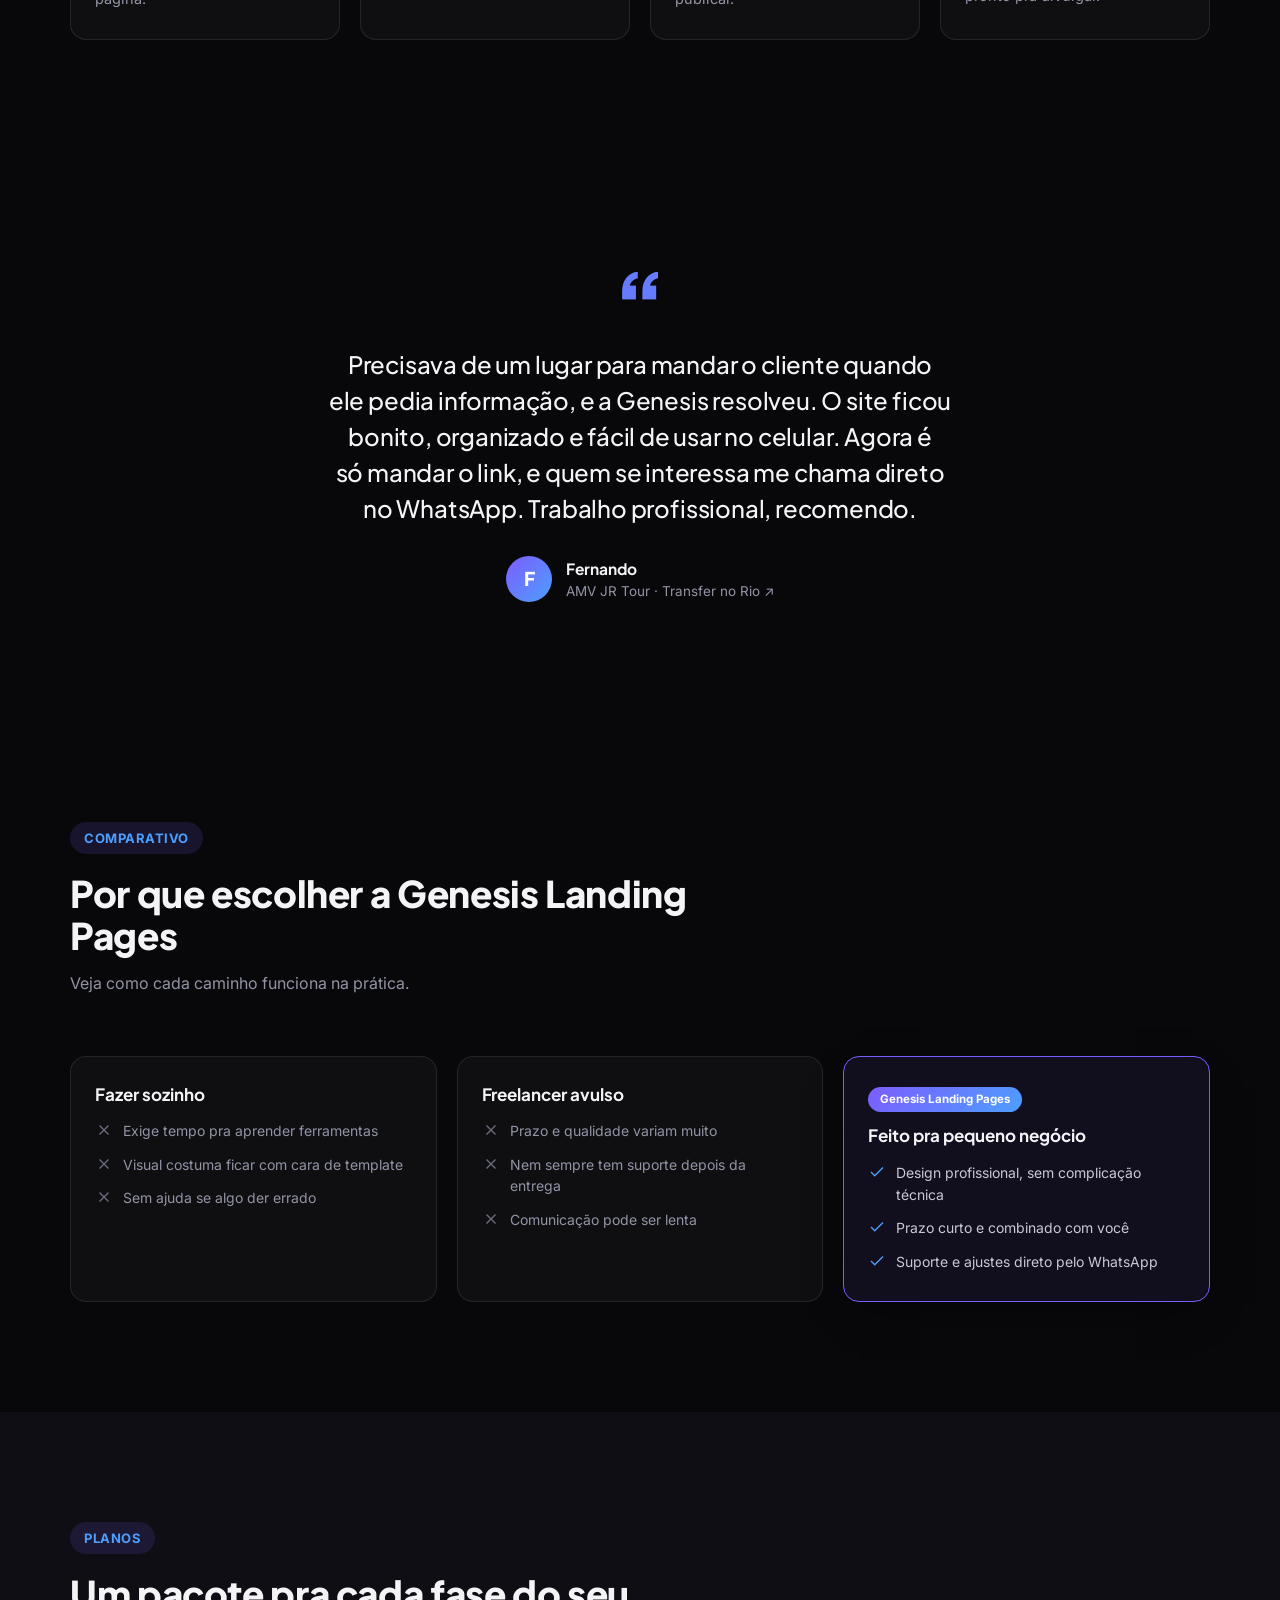
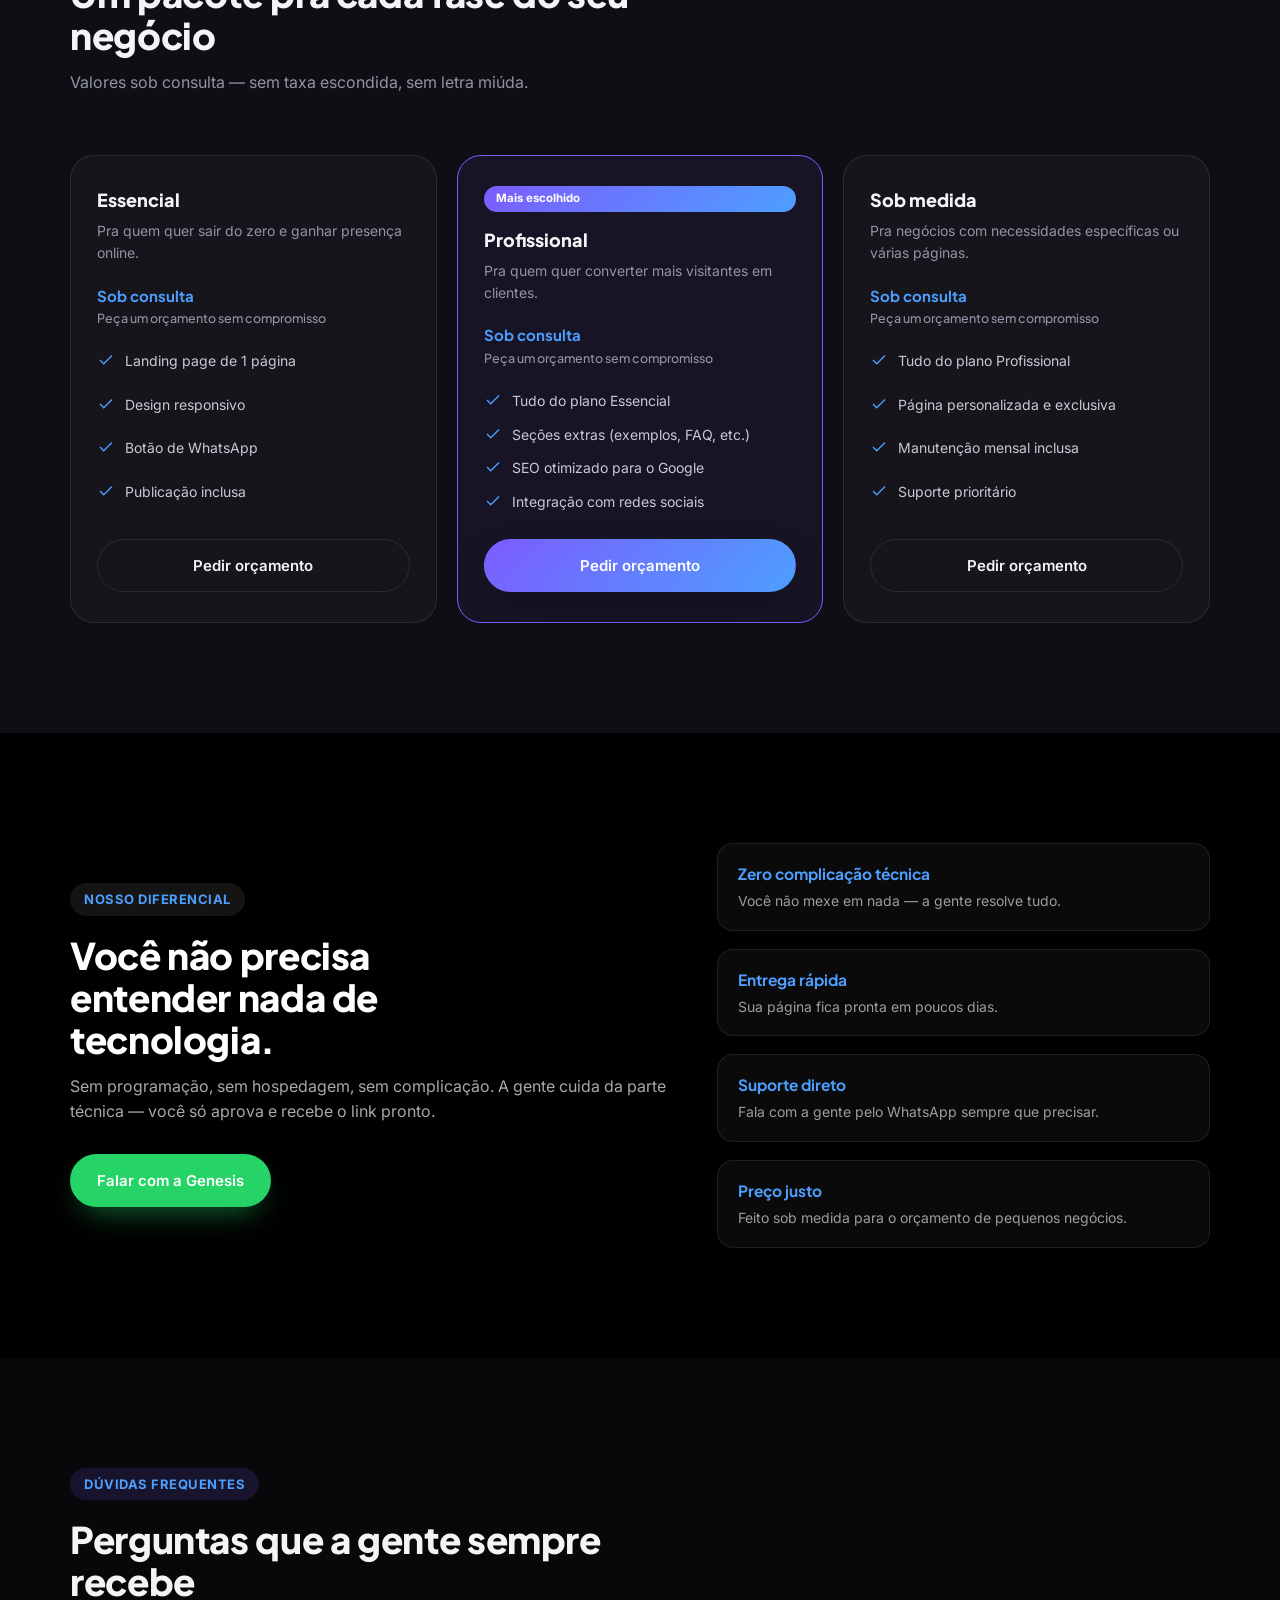
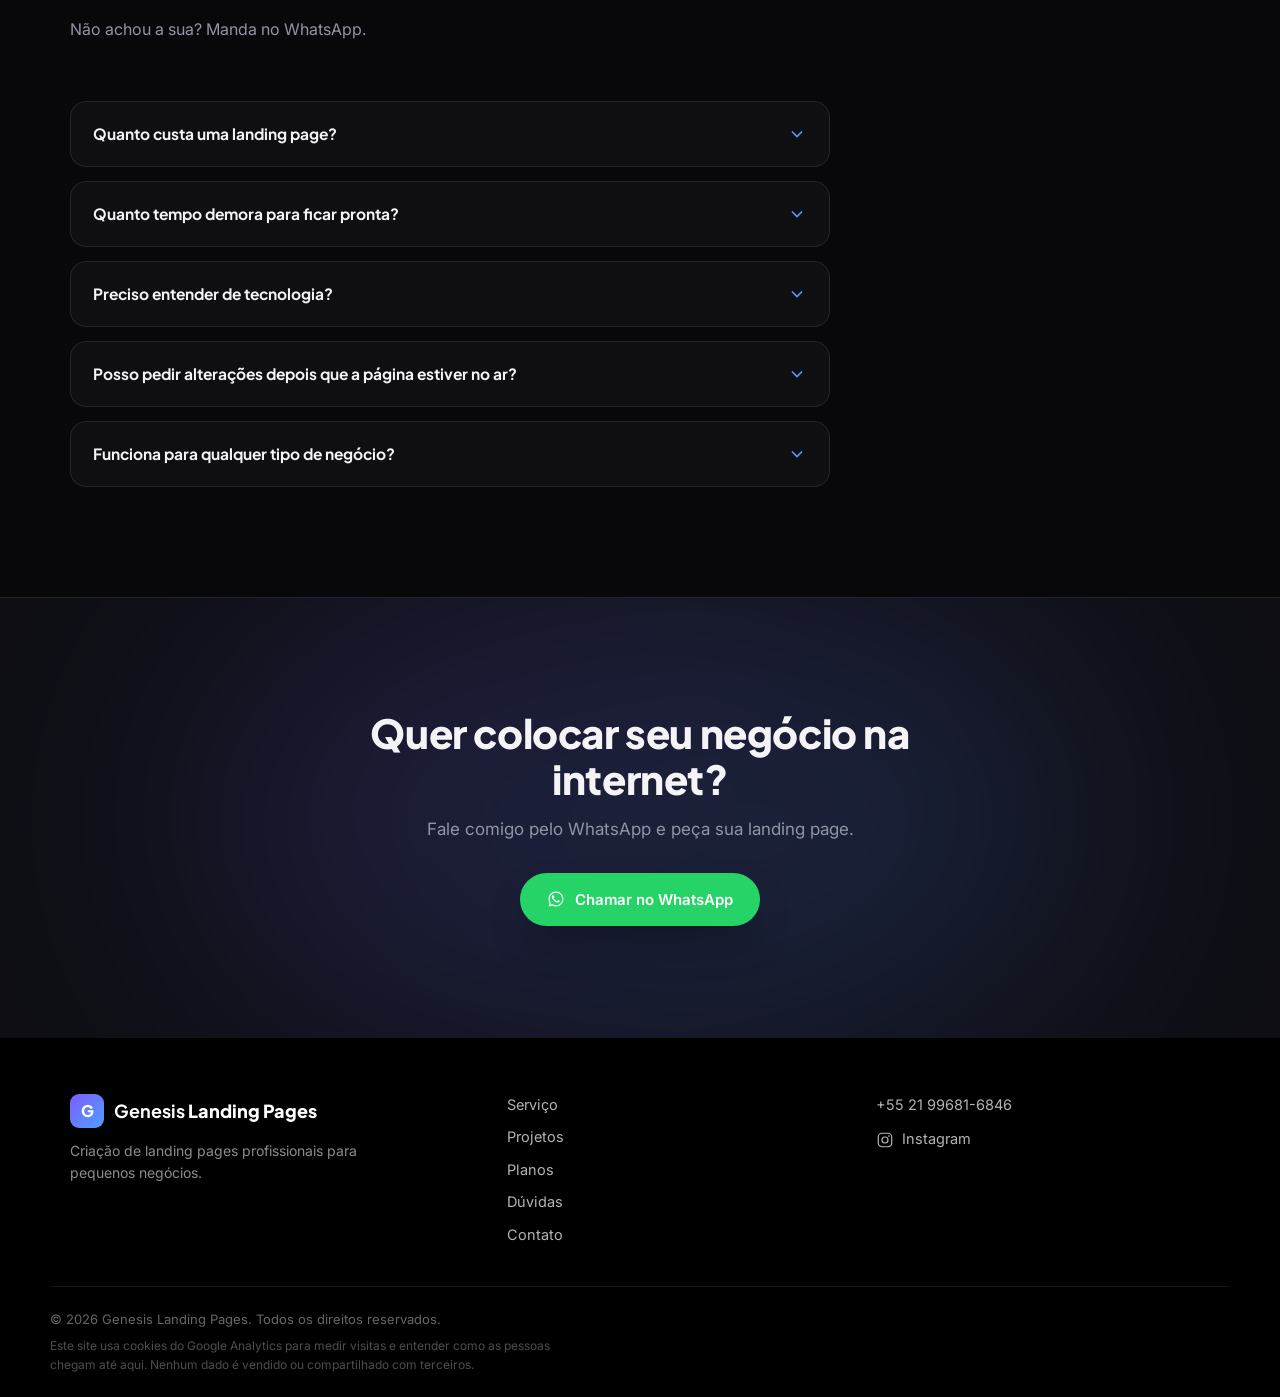
==== commit c4b08537: "Merge 06333eb5a7fda9a577250827ae741cfb05621114 into 46d2ad0d4af6f2956ba72c45fd4aef770aabc1f5" ====
--- a/index.html
+++ b/index.html
@@ -3,21 +3,21 @@
 <head>
 <meta charset="UTF-8">
 <meta name="viewport" content="width=device-width, initial-scale=1, viewport-fit=cover">
-<title>Genesis | Sites que vendem pelo WhatsApp</title>
-<meta name="description" content="A Genesis cria landing pages profissionais, rápidas e responsivas para pequenos negócios, com botão de WhatsApp, publicação e manutenção inclusas. Monte uma prévia da sua página agora, de graça.">
+<title>Genesis Landing Pages | Sites para Pequenos Negócios</title>
+<meta name="description" content="A Genesis Landing Pages cria landing pages profissionais, rápidas e responsivas para pequenos negócios, com botão de WhatsApp, publicação e manutenção inclusas. Peça a sua agora.">
 <meta name="keywords" content="criação de landing page, landing page para pequenos negócios, criação de site profissional, site para pequenas empresas, landing page WhatsApp">
 <meta name="robots" content="index, follow">
 <link rel="canonical" href="https://genesis-websites.netlify.app/">
 
 <meta property="og:type" content="website">
 <meta property="og:locale" content="pt_BR">
-<meta property="og:site_name" content="Genesis">
-<meta property="og:title" content="Genesis | Sites que vendem pelo WhatsApp">
-<meta property="og:description" content="Monte uma prévia da sua página em 20 segundos: escolha o segmento, digite o nome do seu negócio e veja o site nascer no celular. Gostou? A gente faz a de verdade.">
+<meta property="og:site_name" content="Genesis Landing Pages">
+<meta property="og:title" content="Genesis Landing Pages | Sites para Pequenos Negócios">
+<meta property="og:description" content="Landing pages profissionais, modernas e responsivas para pequenos negócios, com foco em gerar contatos pelo WhatsApp.">
 <meta property="og:url" content="https://genesis-websites.netlify.app/">
 <meta name="twitter:card" content="summary">
-<meta name="twitter:title" content="Genesis | Sites que vendem pelo WhatsApp">
-<meta name="twitter:description" content="Monte uma prévia da sua página em 20 segundos e veja o site do seu negócio nascer no celular. Gostou? A gente faz a de verdade.">
+<meta name="twitter:title" content="Genesis Landing Pages | Sites para Pequenos Negócios">
+<meta name="twitter:description" content="Landing pages profissionais, modernas e responsivas para pequenos negócios, com foco em gerar contatos pelo WhatsApp.">
 
 <link rel="icon" type="image/svg+xml" href="favicon.svg">
 <link rel="preconnect" href="https://fonts.googleapis.com">
@@ -32,7 +32,7 @@
   "serviceType": "Criação de landing pages",
   "provider": {
     "@type": "Organization",
-    "name": "Genesis",
+    "name": "Genesis Landing Pages",
     "url": "https://genesis-websites.netlify.app/",
     "sameAs": ["https://www.instagram.com/genesis.ia.pro"],
     "contactPoint": {
@@ -91,13 +91,12 @@
 
 <header class="site-header" id="topo">
   <div class="wrap header-inner">
-    <a href="#topo" class="brand" aria-label="Genesis — página inicial">
+    <a href="#topo" class="brand" aria-label="Genesis Landing Pages — página inicial">
       <span class="brand-mark" aria-hidden="true">G</span>
-      <span class="brand-name"><strong>Genesis</strong></span>
+      <span class="brand-name">Genesis <strong>Landing Pages</strong></span>
     </a>
 
     <nav class="main-nav" id="main-nav" aria-label="Navegação principal">
-      <a href="#experimente">Experimente</a>
       <a href="#servico">Serviço</a>
       <a href="#projetos">Projetos</a>
       <a href="#planos">Planos</a>
@@ -142,58 +141,6 @@
         </ul>
       </div>
 
-    </div>
-  </section>
-
-  <!-- =========================================================
-       EXPERIMENTE — prévia ao vivo ("brinque com a sua página")
-       O visitante escolhe segmento + nome e vê o site nascer no
-       celular. Toda a lógica está em assets/js/builder.v1.js.
-       O estado mora no hash da URL: o link é a divulgação — quem
-       monta a prévia da própria pousada pode compartilhá-la pronta.
-       Nada é gravado em servidor (ver CLAUDE.md).
-       ========================================================= -->
-  <section class="section section-alt builder" id="experimente">
-    <div class="wrap">
-      <div class="section-head section-head-center" data-reveal>
-        <p class="eyebrow">Experimente agora · de graça</p>
-        <h2>Monte a sua página em 20 segundos</h2>
-        <p class="section-sub">Escolha o seu segmento, digite o nome do negócio e veja a página ganhar vida no celular, ao vivo. Gostou? A gente faz a de verdade.</p>
-      </div>
-
-      <div class="builder-grid" data-reveal>
-        <div class="builder-controls">
-          <div class="bfield">
-            <span class="blabel">1 · Seu segmento</span>
-            <div class="seg-chips" id="seg-chips" role="group" aria-label="Escolha o segmento do seu negócio"></div>
-          </div>
-          <div class="bfield">
-            <label class="blabel" for="b-nome">2 · Nome do negócio</label>
-            <input id="b-nome" class="binput" type="text" maxlength="32" placeholder="Ex.: Pousada Maré Alta" autocomplete="off" spellcheck="false">
-          </div>
-          <div class="bfield">
-            <label class="blabel" for="b-cidade">3 · Cidade <span class="bopt">(opcional)</span></label>
-            <input id="b-cidade" class="binput" type="text" maxlength="28" placeholder="Ex.: Búzios, RJ" autocomplete="off" spellcheck="false">
-          </div>
-          <div class="bfield">
-            <span class="blabel">4 · Estilo</span>
-            <div class="style-swatches" id="style-swatches" role="group" aria-label="Escolha o estilo de cores"></div>
-          </div>
-
-          <div class="builder-actions">
-            <a id="b-whats" class="btn btn-primary" href="https://wa.me/5521996816846?text=Ol%C3%A1!%20Montei%20uma%20pr%C3%A9via%20no%20site%20da%20Genesis%20e%20quero%20a%20p%C3%A1gina%20de%20verdade." target="_blank" rel="noopener">Quero essa página de verdade</a>
-            <button id="b-share" class="btn btn-ghost" type="button">Copiar link da prévia</button>
-          </div>
-          <p class="builder-nota">Prévia ilustrativa e gratuita — a página final é feita à mão pela Genesis, com as suas fotos e os seus textos. Nada aqui é salvo: a sua prévia vive só no link, pronta para você mandar pra quem quiser.</p>
-        </div>
-
-        <div class="builder-preview">
-          <div class="demo-fone builder-fone">
-            <div class="pv-screen" id="pv-screen"></div>
-          </div>
-          <p class="demo-nota" id="pv-hint">Escolha um segmento e comece a digitar</p>
-        </div>
-      </div>
     </div>
   </section>
 
@@ -643,15 +590,14 @@
 <footer class="site-footer">
   <div class="wrap footer-inner">
     <div class="footer-brand">
-      <a href="#topo" class="brand" aria-label="Genesis — página inicial">
+      <a href="#topo" class="brand" aria-label="Genesis Landing Pages — página inicial">
         <span class="brand-mark" aria-hidden="true">G</span>
-        <span class="brand-name"><strong>Genesis</strong></span>
+        <span class="brand-name">Genesis <strong>Landing Pages</strong></span>
       </a>
       <p>Criação de landing pages profissionais para pequenos negócios.</p>
     </div>
 
     <nav class="footer-nav" aria-label="Links do rodapé">
-      <a href="#experimente">Experimente</a>
       <a href="#servico">Serviço</a>
       <a href="#projetos">Projetos</a>
       <a href="#planos">Planos</a>
@@ -668,7 +614,7 @@
     </div>
   </div>
   <div class="wrap footer-bottom">
-    <p>&copy; <span id="year">2026</span> Genesis. Todos os direitos reservados.</p>
+    <p>&copy; <span id="year">2026</span> Genesis Landing Pages. Todos os direitos reservados.</p>
     <p class="footer-privacidade">Este site usa cookies do Google Analytics para medir visitas e entender como as pessoas chegam até aqui. Nenhum dado é vendido ou compartilhado com terceiros.</p>
   </div>
 </footer>
@@ -678,7 +624,6 @@
 </a>
 
 <script src="assets/js/main.v2.js"></script>
-<script src="assets/js/builder.v1.js"></script>
 <script src="assets/js/analytics.v1.js"></script>
 </body>
 </html>
--- a/assets/css/style.v2.css
+++ b/assets/css/style.v2.css
@@ -928,299 +928,6 @@
 }
 
 /* ===========================================================
-   "Monte a sua página" — prévia ao vivo (#experimente)
-   =========================================================== */
-.builder{ position: relative; overflow: hidden; }
-.builder::before{
-  content: "";
-  position: absolute;
-  top: -180px; left: 50%;
-  transform: translateX(-50%);
-  width: 680px; height: 520px;
-  background: var(--accent-grad);
-  opacity: .10;
-  filter: blur(120px);
-  border-radius: 50%;
-  pointer-events: none;
-  z-index: 0;
-}
-.builder-grid{
-  position: relative;
-  z-index: 1;
-  display: grid;
-  gap: 34px;
-  align-items: start;
-}
-.builder-controls{ display: grid; gap: 22px; align-content: start; }
-.bfield{ display: grid; gap: 10px; }
-.blabel{
-  font-family: var(--font-head);
-  font-size: 13px;
-  font-weight: 700;
-  letter-spacing: .02em;
-  color: var(--ink-soft);
-  text-transform: uppercase;
-}
-.bopt{ color: var(--muted-light); font-weight: 600; text-transform: none; }
-
-.seg-chips{ display: flex; flex-wrap: wrap; gap: 9px; }
-.seg-chip{
-  display: inline-flex;
-  align-items: center;
-  gap: 7px;
-  padding: 9px 15px;
-  border-radius: 999px;
-  border: 1px solid var(--line);
-  background: rgba(255,255,255,.03);
-  color: var(--ink-soft);
-  font-family: var(--font-body);
-  font-size: 13.5px;
-  font-weight: 600;
-  cursor: pointer;
-  transition: transform .16s ease, border-color .18s ease, background .18s ease, color .18s ease;
-}
-.seg-chip:hover{ transform: translateY(-2px); border-color: var(--line-strong); }
-.seg-chip.is-active{
-  background: var(--accent-soft);
-  border-color: var(--accent-1);
-  color: var(--ink);
-}
-
-.binput{
-  width: 100%;
-  padding: 14px 16px;
-  border-radius: var(--radius-sm);
-  border: 1px solid var(--line);
-  background: rgba(255,255,255,.04);
-  color: var(--ink);
-  font-family: var(--font-body);
-  font-size: 15px;
-  transition: border-color .18s ease, box-shadow .18s ease, background .18s ease;
-}
-.binput::placeholder{ color: var(--muted-light); }
-.binput:focus{
-  outline: none;
-  border-color: var(--accent-1);
-  background: rgba(255,255,255,.06);
-  box-shadow: 0 0 0 3px var(--accent-soft);
-}
-
-.style-swatches{ display: flex; gap: 10px; }
-.swatch{
-  width: 34px; height: 34px;
-  border-radius: 50%;
-  border: 2px solid var(--line);
-  cursor: pointer;
-  padding: 0;
-  transition: transform .16s ease, border-color .18s ease, box-shadow .18s ease;
-}
-.swatch:hover{ transform: scale(1.08); }
-.swatch.is-active{
-  border-color: #fff;
-  box-shadow: 0 0 0 3px rgba(255,255,255,.14);
-}
-
-.builder-actions{ display: flex; flex-wrap: wrap; gap: 12px; margin-top: 4px; }
-.builder-actions .btn{ flex: 1 1 auto; }
-.builder-actions #b-share.is-copied{ border-color: var(--whatsapp); color: var(--whatsapp); }
-.builder-nota{
-  font-size: 12.5px;
-  color: var(--muted-light);
-  line-height: 1.5;
-}
-
-/* coluna da prévia */
-.builder-preview{ display: flex; flex-direction: column; align-items: center; gap: 14px; }
-.builder-fone{ background: #15141a; }
-
-/* tela interna: a mini landing page que atualiza ao vivo */
-.pv-screen{
-  --pv-a1: #7c5cff;
-  --pv-a2: #4d9fff;
-  width: 100%;
-  height: 100%;
-  overflow-y: auto;
-  overflow-x: hidden;
-  border-radius: 26px;
-  background: #0b0b11;
-  color: #f4f4f7;
-  font-size: 12px;
-  -webkit-overflow-scrolling: touch;
-  scrollbar-width: none;
-}
-.pv-screen::-webkit-scrollbar{ display: none; }
-
-.pv-top{
-  position: sticky;
-  top: 0;
-  z-index: 2;
-  display: flex;
-  align-items: center;
-  gap: 8px;
-  padding: 12px 14px;
-  background: rgba(11,11,17,.86);
-  backdrop-filter: blur(8px);
-  border-bottom: 1px solid rgba(255,255,255,.08);
-}
-.pv-logo{
-  width: 22px; height: 22px;
-  border-radius: 6px;
-  display: grid; place-items: center;
-  background: linear-gradient(135deg, var(--pv-a1), var(--pv-a2));
-  color: #fff;
-  font-weight: 800;
-  font-size: 12px;
-  flex: none;
-}
-.pv-name{
-  font-family: var(--font-head);
-  font-weight: 700;
-  font-size: 13px;
-  white-space: nowrap;
-  overflow: hidden;
-  text-overflow: ellipsis;
-  flex: 1;
-}
-.pv-burger{
-  width: 16px; height: 12px; flex: none;
-  border-top: 2px solid rgba(255,255,255,.5);
-  border-bottom: 2px solid rgba(255,255,255,.5);
-  position: relative;
-}
-.pv-burger::after{
-  content: ""; position: absolute; top: 4px; left: 0; right: 0;
-  border-top: 2px solid rgba(255,255,255,.5);
-}
-
-.pv-hero{
-  position: relative;
-  padding: 26px 16px 24px;
-  text-align: center;
-  background:
-    radial-gradient(120% 80% at 50% 0%, color-mix(in srgb, var(--pv-a1) 34%, transparent), transparent 62%),
-    #0b0b11;
-  border-bottom: 1px solid rgba(255,255,255,.06);
-}
-.pv-eyebrow{
-  display: inline-block;
-  font-size: 9.5px;
-  font-weight: 700;
-  letter-spacing: .08em;
-  text-transform: uppercase;
-  color: #fff;
-  background: linear-gradient(135deg, var(--pv-a1), var(--pv-a2));
-  padding: 4px 10px;
-  border-radius: 999px;
-  margin-bottom: 12px;
-}
-.pv-title{
-  font-family: var(--font-head);
-  font-size: 20px;
-  font-weight: 800;
-  line-height: 1.15;
-  letter-spacing: -.01em;
-  margin: 0 0 6px;
-  word-break: break-word;
-}
-.pv-city{ display: inline-block; font-size: 11px; color: #c9c9d6; margin-bottom: 8px; }
-.pv-tag{ font-size: 12px; color: #9294a6; max-width: 30ch; margin: 0 auto 16px; }
-.pv-cta{
-  display: inline-block;
-  padding: 10px 20px;
-  border-radius: 999px;
-  background: linear-gradient(135deg, var(--pv-a1), var(--pv-a2));
-  color: #fff;
-  font-weight: 700;
-  font-size: 12px;
-}
-
-.pv-content{ padding: 16px 14px 12px; display: grid; gap: 10px; }
-.pv-cards{ display: grid; grid-template-columns: 1fr 1fr; gap: 10px; }
-.pv-card{
-  background: rgba(255,255,255,.04);
-  border: 1px solid rgba(255,255,255,.08);
-  border-radius: 12px;
-  padding: 8px;
-  display: grid;
-  gap: 3px;
-}
-.pv-card-ph{
-  height: 46px;
-  border-radius: 8px;
-  background:
-    linear-gradient(135deg, color-mix(in srgb, var(--pv-a1) 40%, #14141c), color-mix(in srgb, var(--pv-a2) 30%, #14141c));
-  margin-bottom: 3px;
-}
-.pv-card-t{ font-family: var(--font-head); font-weight: 700; font-size: 11.5px; }
-.pv-card-s{ font-size: 10px; color: #9294a6; }
-.pv-card-p{ font-size: 10.5px; font-weight: 700; color: color-mix(in srgb, var(--pv-a2) 70%, #fff); }
-.pv-mini-btn{
-  margin-top: 4px;
-  text-align: center;
-  padding: 6px;
-  border-radius: 8px;
-  background: rgba(255,255,255,.06);
-  border: 1px solid rgba(255,255,255,.1);
-  font-weight: 700;
-  font-size: 10px;
-}
-
-.pv-list{ display: grid; gap: 7px; }
-.pv-row{
-  display: flex;
-  align-items: center;
-  justify-content: space-between;
-  gap: 10px;
-  padding: 10px 12px;
-  border-radius: 10px;
-  background: rgba(255,255,255,.04);
-  border: 1px solid rgba(255,255,255,.07);
-  font-size: 11.5px;
-}
-.pv-row b{ color: color-mix(in srgb, var(--pv-a2) 70%, #fff); font-size: 11.5px; }
-.pv-row em{ font-style: normal; color: #9294a6; font-size: 10.5px; }
-
-.pv-tiles{ display: grid; grid-template-columns: 1fr 1fr; gap: 10px; }
-.pv-tile{
-  border-radius: 12px;
-  overflow: hidden;
-  border: 1px solid rgba(255,255,255,.08);
-  background: rgba(255,255,255,.04);
-  padding-bottom: 8px;
-  display: grid;
-  gap: 2px;
-}
-.pv-tile-ph{
-  height: 64px;
-  background: linear-gradient(135deg, color-mix(in srgb, var(--pv-a1) 45%, #14141c), color-mix(in srgb, var(--pv-a2) 30%, #14141c));
-  margin-bottom: 4px;
-}
-.pv-tile span{ padding: 0 8px; font-size: 9.5px; color: #9294a6; }
-.pv-tile b{ padding: 0 8px; font-family: var(--font-head); font-size: 11.5px; }
-
-.pv-wa{
-  margin: 4px 12px 14px;
-  display: flex;
-  align-items: center;
-  justify-content: center;
-  gap: 8px;
-  padding: 11px;
-  border-radius: 12px;
-  background: var(--whatsapp);
-  color: #fff;
-  font-weight: 700;
-  font-size: 11.5px;
-}
-.pv-wa-dot{ width: 8px; height: 8px; border-radius: 50%; background: #fff; }
-
-/* fallback quando color-mix nao existe: mantem o gradiente do tema */
-@supports not (background: color-mix(in srgb, red, blue)){
-  .pv-card-p, .pv-row b{ color: var(--pv-a2); }
-  .pv-hero{ background: radial-gradient(120% 80% at 50% 0%, rgba(124,92,255,.28), transparent 62%), #0b0b11; }
-  .pv-card-ph, .pv-tile-ph{ background: linear-gradient(135deg, var(--pv-a1), var(--pv-a2)); }
-}
-
-/* ===========================================================
    Breakpoints
    =========================================================== */
 @media (min-width: 640px){
@@ -1243,8 +950,6 @@
   .diferencial-grid{ grid-template-columns: 1.1fr .9fr; }
   .demo-grid{ grid-template-columns: 1.05fr .95fr; }
   .grid-plans{ grid-template-columns: repeat(3, 1fr); }
-  .builder-grid{ grid-template-columns: 1fr .82fr; gap: 48px; }
-  .builder-preview{ position: sticky; top: 96px; }
 }
 
 @media (min-width: 1024px){
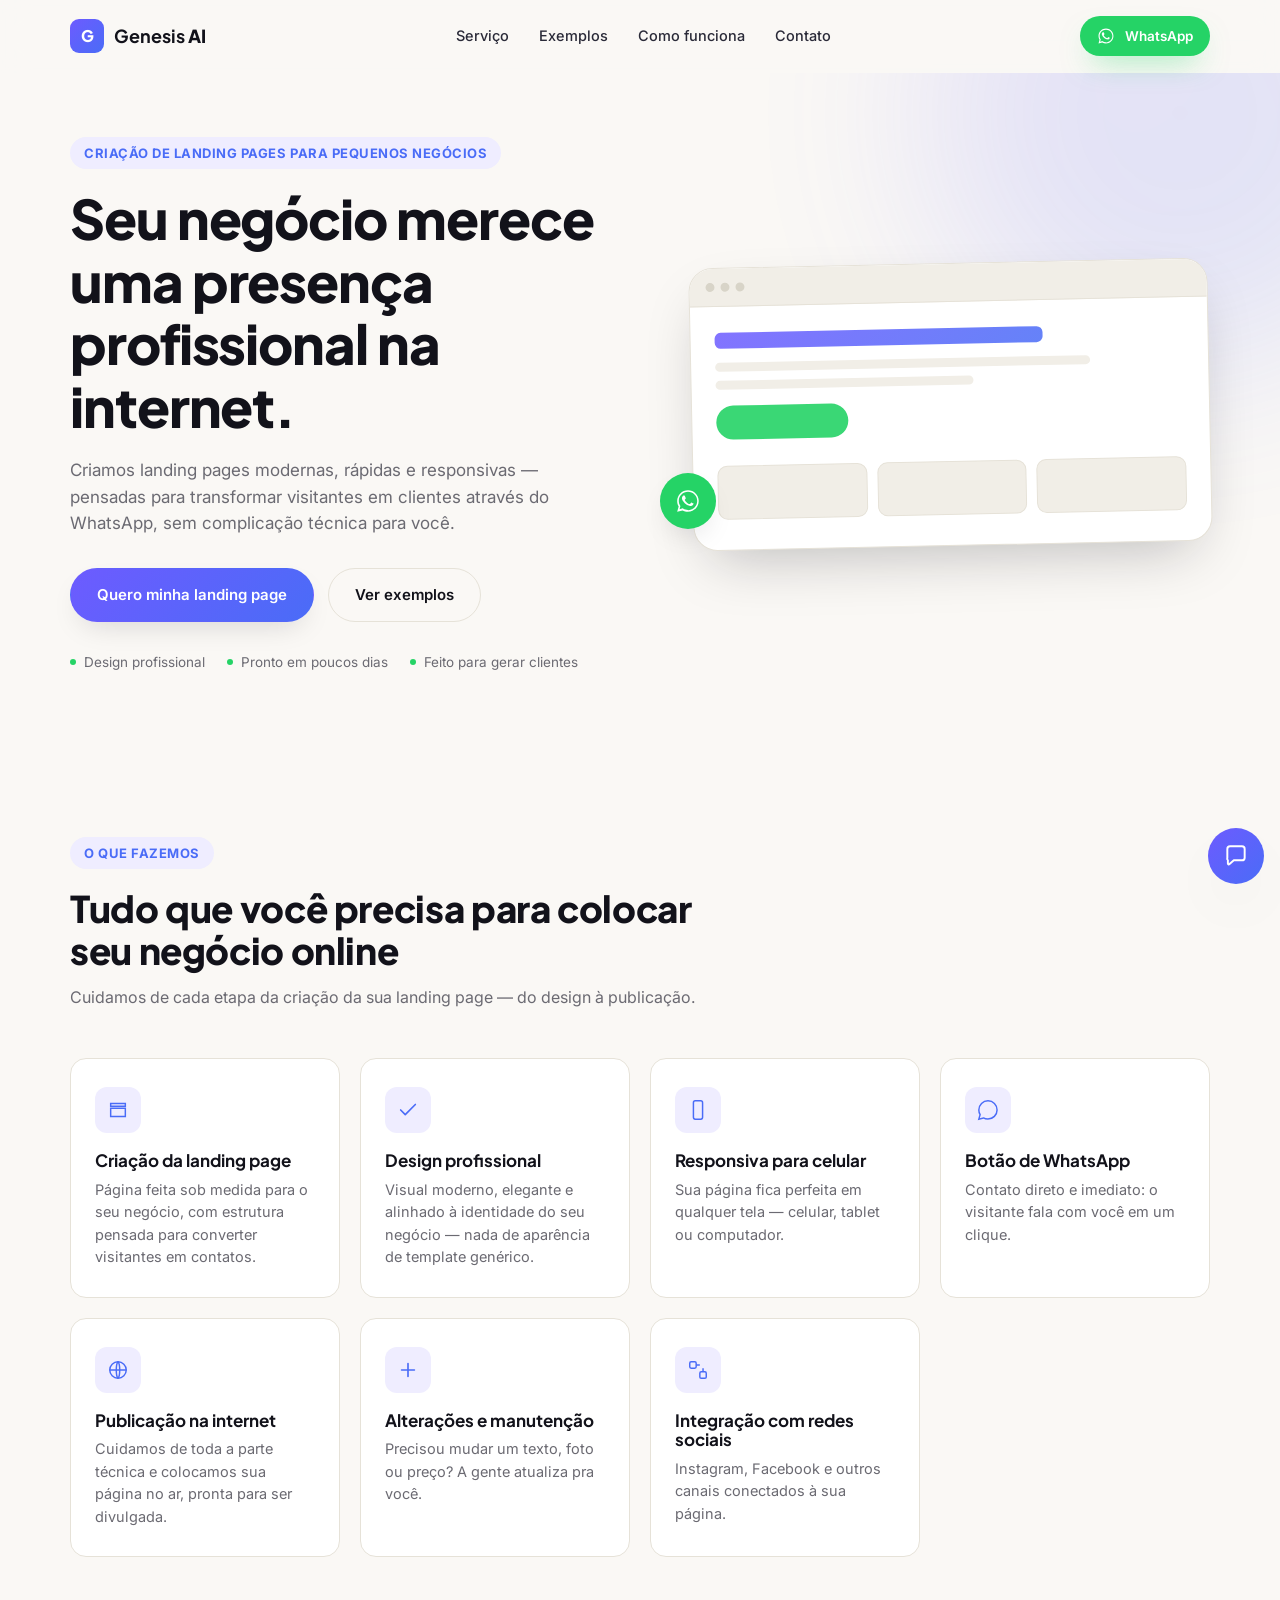
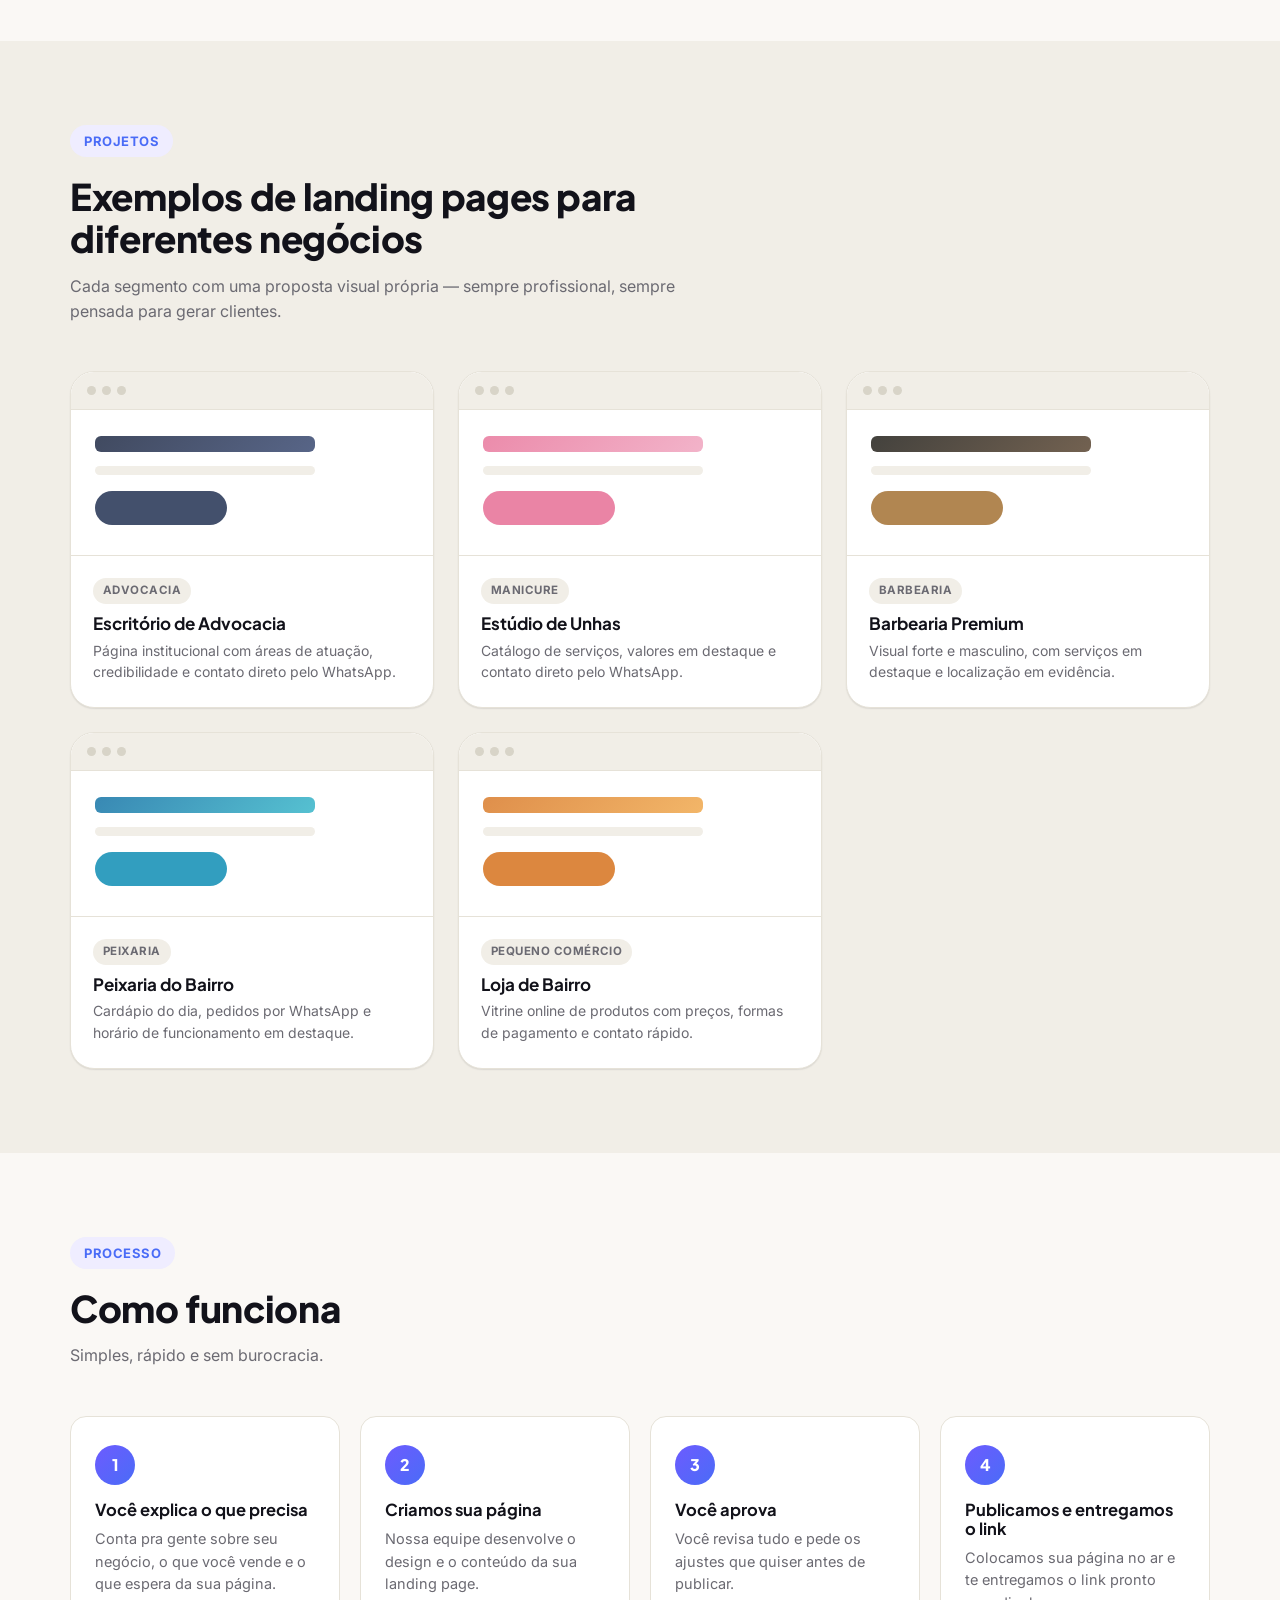
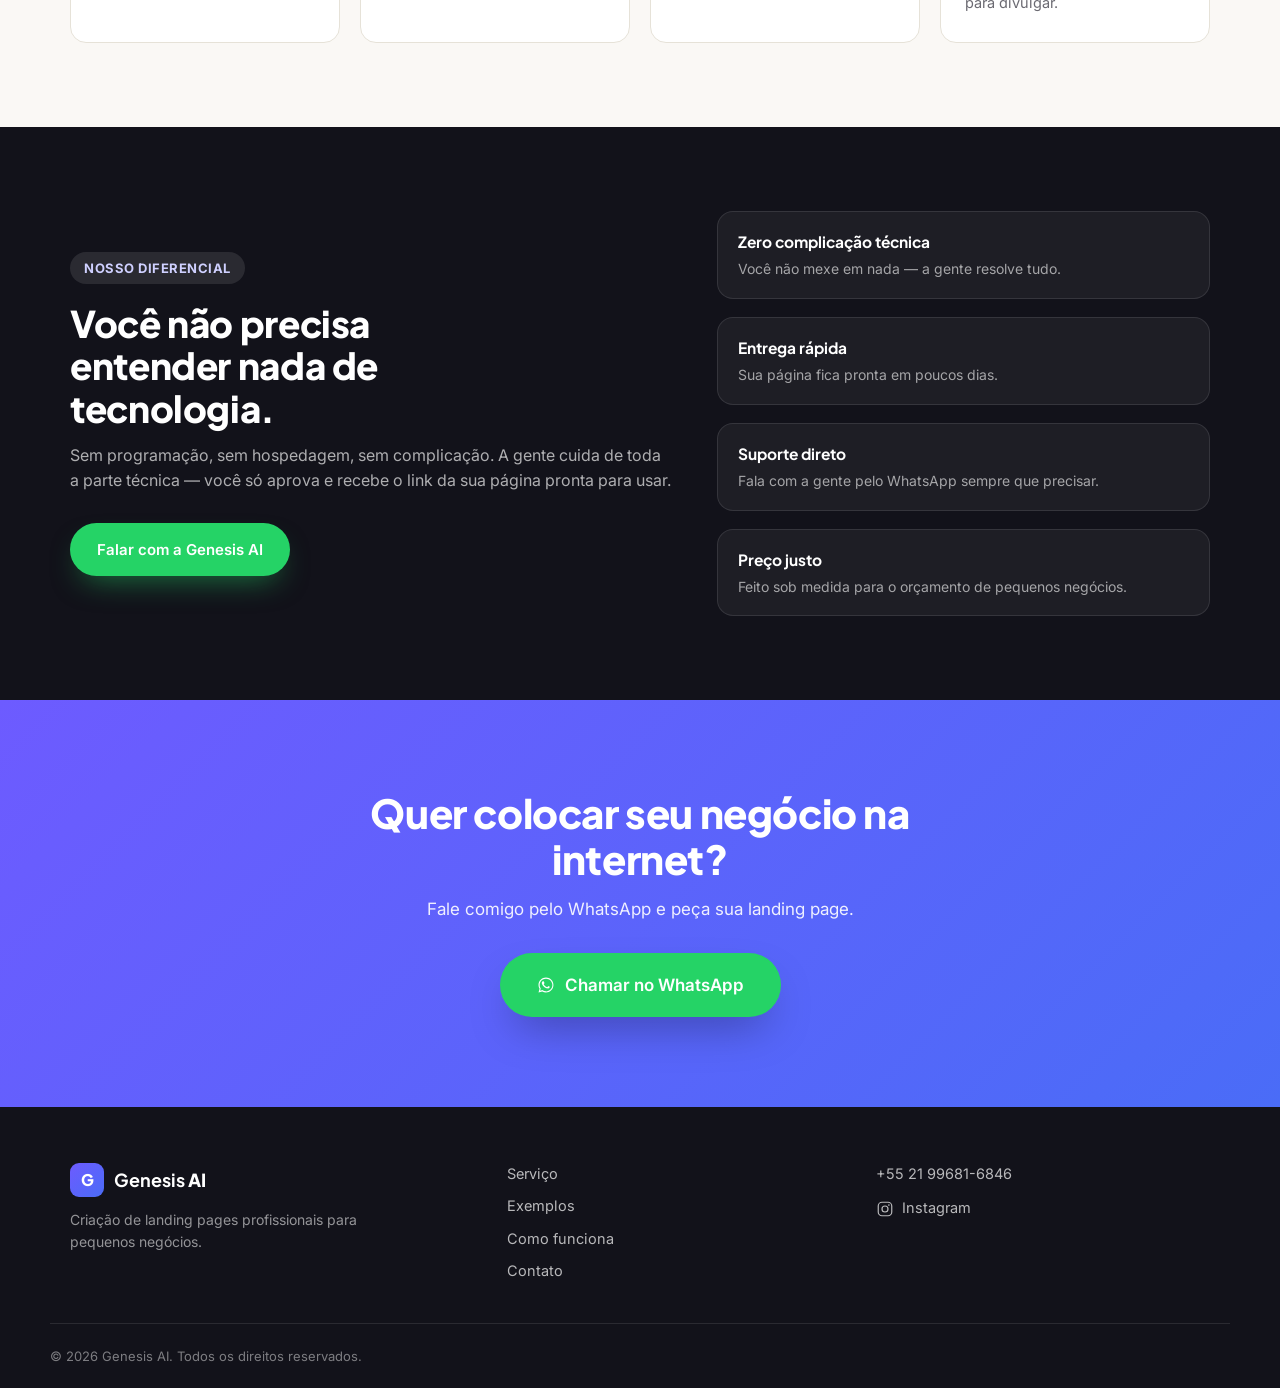
==== commit 426b8a22: "Conecta o site ao OmniRoute com assistente virtual Adiciona a Netlify Function /api/chat, que repass" ====
--- a/index.html
+++ b/index.html
@@ -3,27 +3,27 @@
 <head>
 <meta charset="UTF-8">
 <meta name="viewport" content="width=device-width, initial-scale=1, viewport-fit=cover">
-<title>Genesis Landing Pages | Sites para Pequenos Negócios</title>
-<meta name="description" content="A Genesis Landing Pages cria landing pages profissionais, rápidas e responsivas para pequenos negócios, com botão de WhatsApp, publicação e manutenção inclusas. Peça a sua agora.">
+<title>Genesis AI | Criação de Landing Page para Pequenos Negócios</title>
+<meta name="description" content="A Genesis AI cria landing pages profissionais, rápidas e responsivas para pequenos negócios, com botão de WhatsApp, publicação e manutenção inclusas. Peça a sua agora.">
 <meta name="keywords" content="criação de landing page, landing page para pequenos negócios, criação de site profissional, site para pequenas empresas, landing page WhatsApp">
 <meta name="robots" content="index, follow">
-<link rel="canonical" href="https://genesis-websites.netlify.app/">
+<link rel="canonical" href="https://genesis-webpage.netlify.app/">
 
 <meta property="og:type" content="website">
 <meta property="og:locale" content="pt_BR">
-<meta property="og:site_name" content="Genesis Landing Pages">
-<meta property="og:title" content="Genesis Landing Pages | Sites para Pequenos Negócios">
+<meta property="og:site_name" content="Genesis AI">
+<meta property="og:title" content="Genesis AI | Criação de Landing Page para Pequenos Negócios">
 <meta property="og:description" content="Landing pages profissionais, modernas e responsivas para pequenos negócios, com foco em gerar contatos pelo WhatsApp.">
-<meta property="og:url" content="https://genesis-websites.netlify.app/">
+<meta property="og:url" content="https://genesis-webpage.netlify.app/">
 <meta name="twitter:card" content="summary">
-<meta name="twitter:title" content="Genesis Landing Pages | Sites para Pequenos Negócios">
+<meta name="twitter:title" content="Genesis AI | Criação de Landing Page para Pequenos Negócios">
 <meta name="twitter:description" content="Landing pages profissionais, modernas e responsivas para pequenos negócios, com foco em gerar contatos pelo WhatsApp.">
 
 <link rel="icon" type="image/svg+xml" href="favicon.svg">
 <link rel="preconnect" href="https://fonts.googleapis.com">
 <link rel="preconnect" href="https://fonts.gstatic.com" crossorigin>
 <link href="https://fonts.googleapis.com/css2?family=Inter:wght@400;500;600&family=Plus+Jakarta+Sans:wght@500;600;700;800&display=swap" rel="stylesheet">
-<link rel="stylesheet" href="assets/css/style.v2.css">
+<link rel="stylesheet" href="assets/css/style.css">
 
 <script type="application/ld+json">
 {
@@ -32,8 +32,8 @@
   "serviceType": "Criação de landing pages",
   "provider": {
     "@type": "Organization",
-    "name": "Genesis Landing Pages",
-    "url": "https://genesis-websites.netlify.app/",
+    "name": "Genesis AI",
+    "url": "https://genesis-webpage.netlify.app/",
     "sameAs": ["https://www.instagram.com/genesis.ia.pro"],
     "contactPoint": {
       "@type": "ContactPoint",
@@ -51,39 +51,6 @@
   "description": "Criação de landing pages profissionais, modernas e responsivas para pequenos negócios, com botão de WhatsApp, publicação e manutenção inclusas."
 }
 </script>
-<script type="application/ld+json">
-{
-  "@context": "https://schema.org",
-  "@type": "FAQPage",
-  "mainEntity": [
-    {
-      "@type": "Question",
-      "name": "Quanto custa uma landing page?",
-      "acceptedAnswer": { "@type": "Answer", "text": "O valor varia de acordo com o plano e o tamanho do projeto. Fale com a gente pelo WhatsApp e receba um orçamento sem compromisso." }
-    },
-    {
-      "@type": "Question",
-      "name": "Quanto tempo demora para ficar pronta?",
-      "acceptedAnswer": { "@type": "Answer", "text": "Depende do plano escolhido, mas o prazo é sempre combinado com você antes de começar." }
-    },
-    {
-      "@type": "Question",
-      "name": "Preciso entender de tecnologia?",
-      "acceptedAnswer": { "@type": "Answer", "text": "Não. A Genesis Landing Pages cuida de todo o processo técnico — design, publicação e hospedagem." }
-    },
-    {
-      "@type": "Question",
-      "name": "Posso pedir alterações depois que a página estiver no ar?",
-      "acceptedAnswer": { "@type": "Answer", "text": "Sim, alterações de texto, preço ou foto podem ser pedidas a qualquer momento pelo WhatsApp." }
-    },
-    {
-      "@type": "Question",
-      "name": "Funciona para qualquer tipo de negócio?",
-      "acceptedAnswer": { "@type": "Answer", "text": "Sim, o modelo se adapta a prestadores de serviço, turismo, lojas e profissionais autônomos." }
-    }
-  ]
-}
-</script>
 </head>
 <body>
 
@@ -91,21 +58,20 @@
 
 <header class="site-header" id="topo">
   <div class="wrap header-inner">
-    <a href="#topo" class="brand" aria-label="Genesis Landing Pages — página inicial">
+    <a href="#topo" class="brand" aria-label="Genesis AI — página inicial">
       <span class="brand-mark" aria-hidden="true">G</span>
-      <span class="brand-name">Genesis <strong>Landing Pages</strong></span>
+      <span class="brand-name">Genesis <strong>AI</strong></span>
     </a>
 
     <nav class="main-nav" id="main-nav" aria-label="Navegação principal">
       <a href="#servico">Serviço</a>
-      <a href="#projetos">Projetos</a>
-      <a href="#planos">Planos</a>
-      <a href="#faq">Dúvidas</a>
+      <a href="#exemplos">Exemplos</a>
+      <a href="#como-funciona">Como funciona</a>
       <a href="#contato">Contato</a>
     </nav>
 
     <div class="header-actions">
-      <a class="btn btn-whatsapp btn-sm" href="https://wa.me/5521996816846?text=Ol%C3%A1!%20Gostaria%20de%20saber%20mais%20sobre%20as%20landing%20pages%20da%20Genesis." target="_blank" rel="noopener">
+      <a class="btn btn-whatsapp btn-sm" href="https://wa.me/5521996816846?text=Ol%C3%A1!%20Gostaria%20de%20saber%20mais%20sobre%20as%20landing%20pages%20da%20Genesis%20AI." target="_blank" rel="noopener">
         <svg class="icon" viewBox="0 0 24 24" aria-hidden="true"><path d="M17.5 14.4c-.3-.1-1.7-.8-2-.9-.3-.1-.5-.1-.7.1-.2.3-.8.9-1 1.1-.2.2-.4.2-.6.1-.3-.1-1.3-.5-2.4-1.5-.9-.8-1.5-1.8-1.7-2.1-.2-.3 0-.5.1-.6.1-.1.3-.4.4-.5.1-.2.2-.3.3-.5.1-.2 0-.4 0-.5C10 9.4 9.4 8 9.1 7.4 8.9 7 8.7 7 8.5 7h-.5c-.2 0-.5.1-.7.3-.2.3-.9.9-.9 2.1 0 1.2.9 2.4 1 2.6.1.2 1.8 2.8 4.4 3.9.6.3 1.1.4 1.5.5.6.2 1.2.2 1.6.1.5-.1 1.7-.7 1.9-1.3.2-.6.2-1.1.2-1.2-.1-.1-.3-.2-.6-.3z"/><path d="M12 2C6.5 2 2 6.5 2 12c0 1.8.5 3.6 1.4 5.1L2 22l5-1.3c1.4.8 3.1 1.2 4.9 1.2 5.5 0 10-4.5 10-10S17.5 2 12 2zm0 18.2c-1.6 0-3.2-.4-4.5-1.3l-.3-.2-3 .8.8-2.9-.2-.3C3.9 15 3.5 13.5 3.5 12c0-4.7 3.8-8.5 8.5-8.5s8.5 3.8 8.5 8.5-3.8 8.5-8.5 8.5z"/></svg>
         <span>WhatsApp</span>
       </a>
@@ -125,14 +91,15 @@
         <p class="eyebrow">Criação de landing pages para pequenos negócios</p>
         <h1>Seu negócio merece uma presença profissional na internet.</h1>
         <p class="hero-sub">
-          Landing pages modernas, rápidas e feitas para gerar clientes pelo
-          WhatsApp. Sem complicação técnica.
+          Criamos landing pages modernas, rápidas e responsivas — pensadas para
+          transformar visitantes em clientes através do WhatsApp, sem
+          complicação técnica para você.
         </p>
         <div class="hero-actions">
           <a class="btn btn-primary" href="https://wa.me/5521996816846?text=Ol%C3%A1!%20Quero%20criar%20uma%20landing%20page%20para%20o%20meu%20neg%C3%B3cio." target="_blank" rel="noopener">
             Quero minha landing page
           </a>
-          <a class="btn btn-ghost" href="#projetos">Ver projetos</a>
+          <a class="btn btn-ghost" href="#exemplos">Ver exemplos</a>
         </div>
         <ul class="hero-trust">
           <li>Design profissional</li>
@@ -141,6 +108,27 @@
         </ul>
       </div>
 
+      <div class="hero-visual" data-reveal aria-hidden="true">
+        <div class="mock-browser mock-hero">
+          <div class="mock-bar">
+            <span></span><span></span><span></span>
+          </div>
+          <div class="mock-body">
+            <div class="mock-hero-title"></div>
+            <div class="mock-line w-80"></div>
+            <div class="mock-line w-60"></div>
+            <div class="mock-btn"></div>
+            <div class="mock-cards">
+              <div class="mock-card"></div>
+              <div class="mock-card"></div>
+              <div class="mock-card"></div>
+            </div>
+          </div>
+        </div>
+        <div class="mock-float mock-float-whats" aria-hidden="true">
+          <svg viewBox="0 0 24 24"><path d="M17.5 14.4c-.3-.1-1.7-.8-2-.9-.3-.1-.5-.1-.7.1-.2.3-.8.9-1 1.1-.2.2-.4.2-.6.1-.3-.1-1.3-.5-2.4-1.5-.9-.8-1.5-1.8-1.7-2.1-.2-.3 0-.5.1-.6.1-.1.3-.4.4-.5.1-.2.2-.3.3-.5.1-.2 0-.4 0-.5C10 9.4 9.4 8 9.1 7.4 8.9 7 8.7 7 8.5 7h-.5c-.2 0-.5.1-.7.3-.2.3-.9.9-.9 2.1 0 1.2.9 2.4 1 2.6.1.2 1.8 2.8 4.4 3.9.6.3 1.1.4 1.5.5.6.2 1.2.2 1.6.1.5-.1 1.7-.7 1.9-1.3.2-.6.2-1.1.2-1.2-.1-.1-.3-.2-.6-.3z"/><path d="M12 2C6.5 2 2 6.5 2 12c0 1.8.5 3.6 1.4 5.1L2 22l5-1.3c1.4.8 3.1 1.2 4.9 1.2 5.5 0 10-4.5 10-10S17.5 2 12 2zm0 18.2c-1.6 0-3.2-.4-4.5-1.3l-.3-.2-3 .8.8-2.9-.2-.3C3.9 15 3.5 13.5 3.5 12c0-4.7 3.8-8.5 8.5-8.5s8.5 3.8 8.5 8.5-3.8 8.5-8.5 8.5z"/></svg>
+        </div>
+      </div>
     </div>
   </section>
 
@@ -150,39 +138,39 @@
       <div class="section-head" data-reveal>
         <p class="eyebrow">O que fazemos</p>
         <h2>Tudo que você precisa para colocar seu negócio online</h2>
-        <p class="section-sub">Do design à publicação, cuidamos de tudo.</p>
+        <p class="section-sub">Cuidamos de cada etapa da criação da sua landing page — do design à publicação.</p>
       </div>
 
       <div class="grid-features">
         <div class="feature-card" data-reveal>
           <span class="feature-icon" aria-hidden="true"><svg viewBox="0 0 24 24"><path d="M4 5h16v3H4zM4 10h16v9H4z" fill="none" stroke="currentColor" stroke-width="1.6"/></svg></span>
           <h3>Criação da landing page</h3>
-          <p>Página sob medida, pensada para converter visitantes em clientes.</p>
+          <p>Página feita sob medida para o seu negócio, com estrutura pensada para converter visitantes em contatos.</p>
         </div>
         <div class="feature-card" data-reveal>
           <span class="feature-icon" aria-hidden="true"><svg viewBox="0 0 24 24"><path d="M4 12l5 5L20 6" fill="none" stroke="currentColor" stroke-width="1.8" stroke-linecap="round" stroke-linejoin="round"/></svg></span>
           <h3>Design profissional</h3>
-          <p>Visual moderno e elegante, sem cara de template genérico.</p>
+          <p>Visual moderno, elegante e alinhado à identidade do seu negócio — nada de aparência de template genérico.</p>
         </div>
         <div class="feature-card" data-reveal>
           <span class="feature-icon" aria-hidden="true"><svg viewBox="0 0 24 24"><rect x="7" y="2" width="10" height="20" rx="2" fill="none" stroke="currentColor" stroke-width="1.6"/></svg></span>
           <h3>Responsiva para celular</h3>
-          <p>Perfeita em qualquer tela: celular, tablet ou computador.</p>
+          <p>Sua página fica perfeita em qualquer tela — celular, tablet ou computador.</p>
         </div>
         <div class="feature-card" data-reveal>
           <span class="feature-icon" aria-hidden="true"><svg viewBox="0 0 24 24"><path d="M12 2C6.5 2 2 6.5 2 12c0 1.8.5 3.6 1.4 5.1L2 22l5-1.3c1.4.8 3.1 1.2 4.9 1.2 5.5 0 10-4.5 10-10S17.5 2 12 2z" fill="none" stroke="currentColor" stroke-width="1.6"/></svg></span>
           <h3>Botão de WhatsApp</h3>
-          <p>Um clique e o cliente já fala com você.</p>
+          <p>Contato direto e imediato: o visitante fala com você em um clique.</p>
         </div>
         <div class="feature-card" data-reveal>
           <span class="feature-icon" aria-hidden="true"><svg viewBox="0 0 24 24"><circle cx="12" cy="12" r="9" fill="none" stroke="currentColor" stroke-width="1.6"/><path d="M3 12h18M12 3c2.5 2.6 2.5 15.4 0 18M12 3C9.5 5.6 9.5 18.4 12 21" fill="none" stroke="currentColor" stroke-width="1.6"/></svg></span>
           <h3>Publicação na internet</h3>
-          <p>A gente publica — sua página no ar, pronta pra divulgar.</p>
+          <p>Cuidamos de toda a parte técnica e colocamos sua página no ar, pronta para ser divulgada.</p>
         </div>
         <div class="feature-card" data-reveal>
           <span class="feature-icon" aria-hidden="true"><svg viewBox="0 0 24 24"><path d="M12 5v14M5 12h14" fill="none" stroke="currentColor" stroke-width="1.8" stroke-linecap="round"/></svg></span>
           <h3>Alterações e manutenção</h3>
-          <p>Mudou um preço ou foto? A gente atualiza pra você.</p>
+          <p>Precisou mudar um texto, foto ou preço? A gente atualiza pra você.</p>
         </div>
         <div class="feature-card" data-reveal>
           <span class="feature-icon" aria-hidden="true"><svg viewBox="0 0 24 24"><rect x="3" y="3" width="7" height="7" rx="1.5" fill="none" stroke="currentColor" stroke-width="1.6"/><rect x="14" y="14" width="7" height="7" rx="1.5" fill="none" stroke="currentColor" stroke-width="1.6"/><path d="M10 6.5h4M17.5 10v4" stroke="currentColor" stroke-width="1.6"/></svg></span>
@@ -193,161 +181,97 @@
     </div>
   </section>
 
-  <!-- =========================================================
-       DEMONSTRAÇÃO EM VÍDEO
-       Vídeo mudo, em loop, dentro de uma moldura de celular.
-       Para trocar: substitua o mp4 e a capa em assets/. Use NOME
-       NOVO de arquivo — vídeo tem cache de um ano no netlify.toml.
-       ========================================================= -->
-  <section class="section section-alt" id="demonstracao">
-    <div class="wrap demo-grid">
-      <div class="demo-texto" data-reveal>
-        <p class="eyebrow">Veja funcionando</p>
-        <h2>Não é só uma página bonita. É um sistema que trabalha por você.</h2>
-        <p class="section-sub">
-          Este é um modelo de agendamento que a Genesis monta: o cliente escolhe
-          o serviço, vê só os horários livres e confirma sozinho — sem uma
-          mensagem de ida e volta pelo WhatsApp.
-        </p>
-        <ul class="demo-lista">
-          <li><strong>Agenda que se preenche sozinha</strong><span>O cliente marca a qualquer hora, inclusive fora do expediente.</span></li>
-          <li><strong>Só os horários livres aparecem</strong><span>Acabam as marcações em cima uma da outra.</span></li>
-          <li><strong>Lembrete no WhatsApp</strong><span>Menos falta, menos cadeira vazia.</span></li>
-        </ul>
-        <a class="btn btn-primary" href="https://wa.me/5521996816846?text=Ol%C3%A1!%20Vi%20a%20demonstra%C3%A7%C3%A3o%20de%20agendamento%20e%20quero%20uma%20p%C3%A1gina%20assim%20para%20o%20meu%20neg%C3%B3cio." target="_blank" rel="noopener">
-          Quero uma assim
-        </a>
-      </div>
-
-      <div class="demo-visual" data-reveal>
-        <div class="demo-fone">
-          <video
-            src="assets/video/demo-barbearia.mp4"
-            poster="assets/img/demo-barbearia-capa.jpg"
-            autoplay muted loop playsinline preload="metadata"
-            aria-label="Demonstração do agendamento online: o cliente escolhe serviço, data e horário e confirma sozinho."></video>
-        </div>
-        <p class="demo-nota">Modelo de demonstração · não é cliente entregue</p>
-      </div>
-    </div>
-  </section>
-
-  <!-- =========================================================
-       PROJETOS EM DESTAQUE
-       Como atualizar um projeto:
-       1) CAPA  -> troque o src do <img> por assets/img/SEU-ARQUIVO.jpg
-                   (num card "em breve", troque o bloco .project-cover-empty
-                    inteiro por um <img> igual ao do primeiro card)
-       2) LINK  -> troque o href do botão "Ver projeto"
-       3) STATUS-> classe is-done (concluído) ou is-soon (em breve)
-       O botão "Ver projeto" só deve existir quando houver link real.
-       ========================================================= -->
-  <section class="section section-alt" id="projetos">
+  <!-- EXEMPLOS -->
+  <section class="section section-alt" id="exemplos">
     <div class="wrap">
-      <div class="section-head section-head-center" data-reveal>
-        <p class="eyebrow">Portfólio</p>
-        <h2>Projetos em destaque</h2>
-        <p class="section-sub">Cases entregues pela Genesis e os próximos da fila.</p>
-      </div>
-
-      <div class="grid-projects">
-
-        <!-- 1. AMV TOUR — concluido -->
-        <article class="project-card" data-reveal>
-          <div class="project-cover">
-            <!-- CAPA: troque o src pela imagem definitiva -->
-            <img src="assets/img/amv-tour.jpg" alt="Capa do projeto AMV Tour" loading="lazy" width="800" height="1360">
-          </div>
-          <div class="project-body">
-            <div class="project-meta">
-              <span class="project-segment">Turismo / Transfer</span>
-              <span class="project-status is-done">Projeto concluído</span>
-            </div>
-            <h3>AMV Tour</h3>
-            <p>Landing page de transfer executivo, com rotas, diferenciais e contato direto pelo WhatsApp.</p>
-            <!-- LINK REAL: existe, então o botão aparece -->
-            <a class="btn btn-primary btn-sm project-link" href="https://amv-tour-fernando.netlify.app" target="_blank" rel="noopener">
-              <span>Ver projeto</span>
-              <svg class="icon" viewBox="0 0 24 24" fill="none" stroke="currentColor" stroke-width="2" aria-hidden="true"><path d="M7 17L17 7M9 7h8v8"/></svg>
-            </a>
+      <div class="section-head" data-reveal>
+        <p class="eyebrow">Projetos</p>
+        <h2>Exemplos de landing pages para diferentes negócios</h2>
+        <p class="section-sub">Cada segmento com uma proposta visual própria — sempre profissional, sempre pensada para gerar clientes.</p>
+      </div>
+
+      <div class="grid-examples">
+
+        <article class="example-card" data-reveal data-theme="advocacia">
+          <div class="mock-browser">
+            <div class="mock-bar"><span></span><span></span><span></span></div>
+            <div class="mock-body">
+              <div class="mock-hero-title"></div>
+              <div class="mock-line w-70"></div>
+              <div class="mock-btn"></div>
+            </div>
+          </div>
+          <div class="example-info">
+            <span class="example-tag">Advocacia</span>
+            <h3>Escritório de Advocacia</h3>
+            <p>Página institucional com áreas de atuação, credibilidade e contato direto pelo WhatsApp.</p>
           </div>
         </article>
 
-        <!-- 2. MANICURE — em breve (sem link, sem botao) -->
-        <article class="project-card" data-reveal>
-          <div class="project-cover">
-            <!-- CAPA: troque o src pela imagem definitiva -->
-            <img src="assets/img/capa-manicure.jpg" alt="Capa do projeto Verônica Manicure" loading="lazy" width="400" height="267">
-          </div>
-          <div class="project-body">
-            <div class="project-meta">
-              <span class="project-segment">Beleza / Manicure</span>
-              <span class="project-status is-soon">Projeto em breve</span>
-            </div>
-            <h3>Verônica Manicure</h3>
-            <p>Página para agenda cheia: serviços, galeria de trabalhos e agendamento pelo WhatsApp.</p>
+        <article class="example-card" data-reveal data-theme="manicure">
+          <div class="mock-browser">
+            <div class="mock-bar"><span></span><span></span><span></span></div>
+            <div class="mock-body">
+              <div class="mock-hero-title"></div>
+              <div class="mock-line w-70"></div>
+              <div class="mock-btn"></div>
+            </div>
+          </div>
+          <div class="example-info">
+            <span class="example-tag">Manicure</span>
+            <h3>Estúdio de Unhas</h3>
+            <p>Catálogo de serviços, valores em destaque e contato direto pelo WhatsApp.</p>
           </div>
         </article>
 
-        <!-- 3. ADVOCACIA — em breve (sem link, sem botao) -->
-        <article class="project-card" data-reveal>
-          <div class="project-cover">
-            <!-- CAPA: troque o src pela imagem definitiva -->
-            <img src="assets/img/capa-advocacia.jpg" alt="Capa do projeto de Advocacia" loading="lazy" width="400" height="267">
-          </div>
-          <div class="project-body">
-            <div class="project-meta">
-              <span class="project-segment">Advocacia</span>
-              <span class="project-status is-soon">Projeto em breve</span>
-            </div>
-            <h3>Advocacia</h3>
-            <p>Página institucional que passa credibilidade: áreas de atuação e contato sem burocracia.</p>
+        <article class="example-card" data-reveal data-theme="barbearia">
+          <div class="mock-browser">
+            <div class="mock-bar"><span></span><span></span><span></span></div>
+            <div class="mock-body">
+              <div class="mock-hero-title"></div>
+              <div class="mock-line w-70"></div>
+              <div class="mock-btn"></div>
+            </div>
+          </div>
+          <div class="example-info">
+            <span class="example-tag">Barbearia</span>
+            <h3>Barbearia Premium</h3>
+            <p>Visual forte e masculino, com serviços em destaque e localização em evidência.</p>
           </div>
         </article>
 
-        <!-- 4. PEIXARIA — em breve (sem link, sem botao) -->
-        <article class="project-card" data-reveal>
-          <div class="project-cover">
-            <!-- CAPA: troque o src pela imagem definitiva -->
-            <img src="assets/img/capa-peixaria.jpg" alt="Capa do projeto Peixaria" loading="lazy" width="400" height="267">
-          </div>
-          <div class="project-body">
-            <div class="project-meta">
-              <span class="project-segment">Comércio / Alimentação</span>
-              <span class="project-status is-soon">Em breve</span>
-            </div>
-            <h3>Peixaria</h3>
-            <p>Vitrine com os produtos do dia, área de entrega e pedido direto pelo WhatsApp.</p>
+        <article class="example-card" data-reveal data-theme="peixaria">
+          <div class="mock-browser">
+            <div class="mock-bar"><span></span><span></span><span></span></div>
+            <div class="mock-body">
+              <div class="mock-hero-title"></div>
+              <div class="mock-line w-70"></div>
+              <div class="mock-btn"></div>
+            </div>
+          </div>
+          <div class="example-info">
+            <span class="example-tag">Peixaria</span>
+            <h3>Peixaria do Bairro</h3>
+            <p>Cardápio do dia, pedidos por WhatsApp e horário de funcionamento em destaque.</p>
           </div>
         </article>
 
-      </div>
-
-
-      <div class="benefits" data-reveal>
-        <p class="benefits-title">Por que ter uma landing page profissional</p>
-        <div class="benefits-grid">
-          <div class="benefit-card">
-            <span class="feature-icon" aria-hidden="true"><svg viewBox="0 0 24 24"><path d="M12 2l2.6 6.6L21 11l-6.4 2.4L12 20l-2.6-6.6L3 11l6.4-2.4z" fill="none" stroke="currentColor" stroke-width="1.6"/></svg></span>
-            <h3>Primeira impressão em segundos</h3>
-            <p>Um site bonito passa confiança antes do cliente falar com você.</p>
-          </div>
-          <div class="benefit-card">
-            <span class="feature-icon" aria-hidden="true"><svg viewBox="0 0 24 24"><path d="M12 2C6.5 2 2 6.5 2 12c0 1.8.5 3.6 1.4 5.1L2 22l5-1.3c1.4.8 3.1 1.2 4.9 1.2 5.5 0 10-4.5 10-10S17.5 2 12 2z" fill="none" stroke="currentColor" stroke-width="1.6"/></svg></span>
-            <h3>Contato direto, sem enrolação</h3>
-            <p>O cliente manda mensagem na hora, sem procurar seu número.</p>
-          </div>
-          <div class="benefit-card">
-            <span class="feature-icon" aria-hidden="true"><svg viewBox="0 0 24 24"><circle cx="12" cy="12" r="9" fill="none" stroke="currentColor" stroke-width="1.6"/><path d="M12 7v5l3.5 2" fill="none" stroke="currentColor" stroke-width="1.6" stroke-linecap="round"/></svg></span>
-            <h3>Aberto 24 horas</h3>
-            <p>Sua vitrine fica no ar mesmo enquanto você dorme ou está ocupado.</p>
-          </div>
-          <div class="benefit-card">
-            <span class="feature-icon" aria-hidden="true"><svg viewBox="0 0 24 24"><path d="M4 12l5 5L20 6" fill="none" stroke="currentColor" stroke-width="1.8" stroke-linecap="round" stroke-linejoin="round"/></svg></span>
-            <h3>Mais confiança que um perfil só</h3>
-            <p>Um site próprio passa a imagem de negócio mais sério e estabelecido.</p>
-          </div>
-        </div>
+        <article class="example-card" data-reveal data-theme="comercio">
+          <div class="mock-browser">
+            <div class="mock-bar"><span></span><span></span><span></span></div>
+            <div class="mock-body">
+              <div class="mock-hero-title"></div>
+              <div class="mock-line w-70"></div>
+              <div class="mock-btn"></div>
+            </div>
+          </div>
+          <div class="example-info">
+            <span class="example-tag">Pequeno comércio</span>
+            <h3>Loja de Bairro</h3>
+            <p>Vitrine online de produtos com preços, formas de pagamento e contato rápido.</p>
+          </div>
+        </article>
+
       </div>
     </div>
   </section>
@@ -365,12 +289,12 @@
         <li class="step" data-reveal>
           <span class="step-number">1</span>
           <h3>Você explica o que precisa</h3>
-          <p>Conta pra gente sobre seu negócio e o que espera da página.</p>
+          <p>Conta pra gente sobre seu negócio, o que você vende e o que espera da sua página.</p>
         </li>
         <li class="step" data-reveal>
           <span class="step-number">2</span>
           <h3>Criamos sua página</h3>
-          <p>A gente cuida do design e do conteúdo da sua página.</p>
+          <p>Nossa equipe desenvolve o design e o conteúdo da sua landing page.</p>
         </li>
         <li class="step" data-reveal>
           <span class="step-number">3</span>
@@ -380,129 +304,9 @@
         <li class="step" data-reveal>
           <span class="step-number">4</span>
           <h3>Publicamos e entregamos o link</h3>
-          <p>Sua página no ar, com o link pronto pra divulgar.</p>
+          <p>Colocamos sua página no ar e te entregamos o link pronto para divulgar.</p>
         </li>
       </ol>
-    </div>
-  </section>
-
-  <!-- =========================================================
-       DEPOIMENTO
-       Só entra depoimento REAL, com autorização de quem falou.
-       Para acrescentar outro: copie o bloco .depoimento e troque
-       a citação, o nome, o segmento e o link do projeto.
-       ========================================================= -->
-  <section class="section" id="depoimento">
-    <div class="wrap">
-      <div class="depoimento" data-reveal>
-        <span class="aspas" aria-hidden="true">&ldquo;</span>
-        <blockquote>
-          <p>Precisava de um lugar para mandar o cliente quando ele pedia
-            informação, e a Genesis resolveu. O site ficou bonito, organizado e
-            fácil de usar no celular. Agora é só mandar o link, e quem se
-            interessa me chama direto no WhatsApp. Trabalho profissional,
-            recomendo.</p>
-        </blockquote>
-        <footer class="depoimento-autor">
-          <span class="autor-inicial" aria-hidden="true">F</span>
-          <span class="autor-info">
-            <strong>Fernando</strong>
-            <a href="https://amv-tour-fernando.netlify.app" target="_blank" rel="noopener">AMV JR Tour · Transfer no Rio ↗</a>
-          </span>
-        </footer>
-      </div>
-    </div>
-  </section>
-
-  <!-- COMPARATIVO -->
-  <section class="section" id="comparativo">
-    <div class="wrap">
-      <div class="section-head" data-reveal>
-        <p class="eyebrow">Comparativo</p>
-        <h2>Por que escolher a Genesis Landing Pages</h2>
-        <p class="section-sub">Veja como cada caminho funciona na prática.</p>
-      </div>
-
-      <div class="compare-grid">
-        <div class="compare-card" data-reveal>
-          <h3>Fazer sozinho</h3>
-          <ul>
-            <li><svg viewBox="0 0 24 24" fill="none" stroke="currentColor" stroke-width="1.8"><path d="M6 6l12 12M18 6L6 18"/></svg> Exige tempo pra aprender ferramentas</li>
-            <li><svg viewBox="0 0 24 24" fill="none" stroke="currentColor" stroke-width="1.8"><path d="M6 6l12 12M18 6L6 18"/></svg> Visual costuma ficar com cara de template</li>
-            <li><svg viewBox="0 0 24 24" fill="none" stroke="currentColor" stroke-width="1.8"><path d="M6 6l12 12M18 6L6 18"/></svg> Sem ajuda se algo der errado</li>
-          </ul>
-        </div>
-        <div class="compare-card" data-reveal>
-          <h3>Freelancer avulso</h3>
-          <ul>
-            <li><svg viewBox="0 0 24 24" fill="none" stroke="currentColor" stroke-width="1.8"><path d="M6 6l12 12M18 6L6 18"/></svg> Prazo e qualidade variam muito</li>
-            <li><svg viewBox="0 0 24 24" fill="none" stroke="currentColor" stroke-width="1.8"><path d="M6 6l12 12M18 6L6 18"/></svg> Nem sempre tem suporte depois da entrega</li>
-            <li><svg viewBox="0 0 24 24" fill="none" stroke="currentColor" stroke-width="1.8"><path d="M6 6l12 12M18 6L6 18"/></svg> Comunicação pode ser lenta</li>
-          </ul>
-        </div>
-        <div class="compare-card is-highlight" data-reveal>
-          <span class="compare-badge">Genesis Landing Pages</span>
-          <h3>Feito pra pequeno negócio</h3>
-          <ul>
-            <li><svg viewBox="0 0 24 24" fill="none" stroke="currentColor" stroke-width="1.8"><path d="M4 12l5 5L20 6"/></svg> Design profissional, sem complicação técnica</li>
-            <li><svg viewBox="0 0 24 24" fill="none" stroke="currentColor" stroke-width="1.8"><path d="M4 12l5 5L20 6"/></svg> Prazo curto e combinado com você</li>
-            <li><svg viewBox="0 0 24 24" fill="none" stroke="currentColor" stroke-width="1.8"><path d="M4 12l5 5L20 6"/></svg> Suporte e ajustes direto pelo WhatsApp</li>
-          </ul>
-        </div>
-      </div>
-    </div>
-  </section>
-
-  <!-- PLANOS -->
-  <section class="section section-alt" id="planos">
-    <div class="wrap">
-      <div class="section-head" data-reveal>
-        <p class="eyebrow">Planos</p>
-        <h2>Um pacote pra cada fase do seu negócio</h2>
-        <p class="section-sub">Valores sob consulta — sem taxa escondida, sem letra miúda.</p>
-      </div>
-
-      <div class="grid-plans">
-        <div class="plan-card" data-reveal>
-          <p class="plan-name">Essencial</p>
-          <p class="plan-desc">Pra quem quer sair do zero e ganhar presença online.</p>
-          <p class="plan-price">Sob consulta<small>Peça um orçamento sem compromisso</small></p>
-          <ul class="plan-features">
-            <li><svg viewBox="0 0 24 24" fill="none" stroke="currentColor" stroke-width="1.8"><path d="M4 12l5 5L20 6"/></svg> Landing page de 1 página</li>
-            <li><svg viewBox="0 0 24 24" fill="none" stroke="currentColor" stroke-width="1.8"><path d="M4 12l5 5L20 6"/></svg> Design responsivo</li>
-            <li><svg viewBox="0 0 24 24" fill="none" stroke="currentColor" stroke-width="1.8"><path d="M4 12l5 5L20 6"/></svg> Botão de WhatsApp</li>
-            <li><svg viewBox="0 0 24 24" fill="none" stroke="currentColor" stroke-width="1.8"><path d="M4 12l5 5L20 6"/></svg> Publicação inclusa</li>
-          </ul>
-          <a class="btn btn-ghost" href="https://wa.me/5521996816846?text=Ol%C3%A1!%20Quero%20saber%20mais%20sobre%20o%20plano%20Essencial." target="_blank" rel="noopener">Pedir orçamento</a>
-        </div>
-
-        <div class="plan-card is-popular" data-reveal>
-          <span class="compare-badge">Mais escolhido</span>
-          <p class="plan-name">Profissional</p>
-          <p class="plan-desc">Pra quem quer converter mais visitantes em clientes.</p>
-          <p class="plan-price">Sob consulta<small>Peça um orçamento sem compromisso</small></p>
-          <ul class="plan-features">
-            <li><svg viewBox="0 0 24 24" fill="none" stroke="currentColor" stroke-width="1.8"><path d="M4 12l5 5L20 6"/></svg> Tudo do plano Essencial</li>
-            <li><svg viewBox="0 0 24 24" fill="none" stroke="currentColor" stroke-width="1.8"><path d="M4 12l5 5L20 6"/></svg> Seções extras (exemplos, FAQ, etc.)</li>
-            <li><svg viewBox="0 0 24 24" fill="none" stroke="currentColor" stroke-width="1.8"><path d="M4 12l5 5L20 6"/></svg> SEO otimizado para o Google</li>
-            <li><svg viewBox="0 0 24 24" fill="none" stroke="currentColor" stroke-width="1.8"><path d="M4 12l5 5L20 6"/></svg> Integração com redes sociais</li>
-          </ul>
-          <a class="btn btn-primary" href="https://wa.me/5521996816846?text=Ol%C3%A1!%20Quero%20saber%20mais%20sobre%20o%20plano%20Profissional." target="_blank" rel="noopener">Pedir orçamento</a>
-        </div>
-
-        <div class="plan-card" data-reveal>
-          <p class="plan-name">Sob medida</p>
-          <p class="plan-desc">Pra negócios com necessidades específicas ou várias páginas.</p>
-          <p class="plan-price">Sob consulta<small>Peça um orçamento sem compromisso</small></p>
-          <ul class="plan-features">
-            <li><svg viewBox="0 0 24 24" fill="none" stroke="currentColor" stroke-width="1.8"><path d="M4 12l5 5L20 6"/></svg> Tudo do plano Profissional</li>
-            <li><svg viewBox="0 0 24 24" fill="none" stroke="currentColor" stroke-width="1.8"><path d="M4 12l5 5L20 6"/></svg> Página personalizada e exclusiva</li>
-            <li><svg viewBox="0 0 24 24" fill="none" stroke="currentColor" stroke-width="1.8"><path d="M4 12l5 5L20 6"/></svg> Manutenção mensal inclusa</li>
-            <li><svg viewBox="0 0 24 24" fill="none" stroke="currentColor" stroke-width="1.8"><path d="M4 12l5 5L20 6"/></svg> Suporte prioritário</li>
-          </ul>
-          <a class="btn btn-ghost" href="https://wa.me/5521996816846?text=Ol%C3%A1!%20Quero%20saber%20mais%20sobre%20o%20plano%20Sob%20Medida." target="_blank" rel="noopener">Pedir orçamento</a>
-        </div>
-      </div>
     </div>
   </section>
 
@@ -513,11 +317,12 @@
         <p class="eyebrow eyebrow-light">Nosso diferencial</p>
         <h2>Você não precisa entender nada de tecnologia.</h2>
         <p class="section-sub section-sub-light">
-          Sem programação, sem hospedagem, sem complicação. A gente cuida da
-          parte técnica — você só aprova e recebe o link pronto.
+          Sem programação, sem hospedagem, sem complicação. A gente cuida de
+          toda a parte técnica — você só aprova e recebe o link da sua página
+          pronta para usar.
         </p>
         <a class="btn btn-whatsapp" href="https://wa.me/5521996816846?text=Ol%C3%A1!%20Quero%20pedir%20minha%20landing%20page%20e%20n%C3%A3o%20entendo%20nada%20de%20programa%C3%A7%C3%A3o%2C%20podem%20me%20ajudar%3F" target="_blank" rel="noopener">
-          Falar com a Genesis
+          Falar com a Genesis AI
         </a>
       </div>
       <ul class="diferencial-list" data-reveal>
@@ -529,56 +334,12 @@
     </div>
   </section>
 
-  <!-- FAQ -->
-  <section class="section" id="faq">
-    <div class="wrap">
-      <div class="section-head" data-reveal>
-        <p class="eyebrow">Dúvidas frequentes</p>
-        <h2>Perguntas que a gente sempre recebe</h2>
-        <p class="section-sub">Não achou a sua? Manda no WhatsApp.</p>
-      </div>
-
-      <div class="faq-list" data-reveal>
-        <details class="faq-item">
-          <summary>Quanto custa uma landing page?
-            <svg class="chevron" viewBox="0 0 24 24" fill="none" stroke="currentColor" stroke-width="2"><path d="M6 9l6 6 6-6"/></svg>
-          </summary>
-          <p>O valor varia de acordo com o plano e o tamanho do projeto. Fale com a gente pelo WhatsApp e receba um orçamento sem compromisso.</p>
-        </details>
-        <details class="faq-item">
-          <summary>Quanto tempo demora para ficar pronta?
-            <svg class="chevron" viewBox="0 0 24 24" fill="none" stroke="currentColor" stroke-width="2"><path d="M6 9l6 6 6-6"/></svg>
-          </summary>
-          <p>Depende do plano escolhido, mas o prazo é sempre combinado com você antes de começar — sem enrolação.</p>
-        </details>
-        <details class="faq-item">
-          <summary>Preciso entender de tecnologia?
-            <svg class="chevron" viewBox="0 0 24 24" fill="none" stroke="currentColor" stroke-width="2"><path d="M6 9l6 6 6-6"/></svg>
-          </summary>
-          <p>Não. A gente cuida de todo o processo técnico — design, publicação e hospedagem. Você só aprova e recebe o link pronto.</p>
-        </details>
-        <details class="faq-item">
-          <summary>Posso pedir alterações depois que a página estiver no ar?
-            <svg class="chevron" viewBox="0 0 24 24" fill="none" stroke="currentColor" stroke-width="2"><path d="M6 9l6 6 6-6"/></svg>
-          </summary>
-          <p>Sim. Mudou um preço, uma foto ou um texto? É só chamar no WhatsApp que a gente atualiza pra você.</p>
-        </details>
-        <details class="faq-item">
-          <summary>Funciona para qualquer tipo de negócio?
-            <svg class="chevron" viewBox="0 0 24 24" fill="none" stroke="currentColor" stroke-width="2"><path d="M6 9l6 6 6-6"/></svg>
-          </summary>
-          <p>Sim. Já criamos página para turismo e transfer, e o modelo se adapta a prestadores de serviço, lojas e profissionais autônomos.</p>
-        </details>
-      </div>
-    </div>
-  </section>
-
   <!-- CTA FINAL -->
   <section class="cta-final" id="contato">
     <div class="wrap cta-final-inner" data-reveal>
       <h2>Quer colocar seu negócio na internet?</h2>
       <p>Fale comigo pelo WhatsApp e peça sua landing page.</p>
-      <a class="btn btn-whatsapp" href="https://wa.me/5521996816846?text=Ol%C3%A1!%20Vi%20a%20p%C3%A1gina%20da%20Genesis%20e%20quero%20colocar%20meu%20neg%C3%B3cio%20na%20internet." target="_blank" rel="noopener">
+      <a class="btn btn-whatsapp btn-lg" href="https://wa.me/5521996816846?text=Ol%C3%A1!%20Vi%20a%20p%C3%A1gina%20da%20Genesis%20AI%20e%20quero%20colocar%20meu%20neg%C3%B3cio%20na%20internet." target="_blank" rel="noopener">
         <svg class="icon" viewBox="0 0 24 24" aria-hidden="true"><path d="M17.5 14.4c-.3-.1-1.7-.8-2-.9-.3-.1-.5-.1-.7.1-.2.3-.8.9-1 1.1-.2.2-.4.2-.6.1-.3-.1-1.3-.5-2.4-1.5-.9-.8-1.5-1.8-1.7-2.1-.2-.3 0-.5.1-.6.1-.1.3-.4.4-.5.1-.2.2-.3.3-.5.1-.2 0-.4 0-.5C10 9.4 9.4 8 9.1 7.4 8.9 7 8.7 7 8.5 7h-.5c-.2 0-.5.1-.7.3-.2.3-.9.9-.9 2.1 0 1.2.9 2.4 1 2.6.1.2 1.8 2.8 4.4 3.9.6.3 1.1.4 1.5.5.6.2 1.2.2 1.6.1.5-.1 1.7-.7 1.9-1.3.2-.6.2-1.1.2-1.2-.1-.1-.3-.2-.6-.3z"/><path d="M12 2C6.5 2 2 6.5 2 12c0 1.8.5 3.6 1.4 5.1L2 22l5-1.3c1.4.8 3.1 1.2 4.9 1.2 5.5 0 10-4.5 10-10S17.5 2 12 2zm0 18.2c-1.6 0-3.2-.4-4.5-1.3l-.3-.2-3 .8.8-2.9-.2-.3C3.9 15 3.5 13.5 3.5 12c0-4.7 3.8-8.5 8.5-8.5s8.5 3.8 8.5 8.5-3.8 8.5-8.5 8.5z"/></svg>
         <span>Chamar no WhatsApp</span>
       </a>
@@ -590,40 +351,54 @@
 <footer class="site-footer">
   <div class="wrap footer-inner">
     <div class="footer-brand">
-      <a href="#topo" class="brand" aria-label="Genesis Landing Pages — página inicial">
+      <a href="#topo" class="brand" aria-label="Genesis AI — página inicial">
         <span class="brand-mark" aria-hidden="true">G</span>
-        <span class="brand-name">Genesis <strong>Landing Pages</strong></span>
+        <span class="brand-name">Genesis <strong>AI</strong></span>
       </a>
       <p>Criação de landing pages profissionais para pequenos negócios.</p>
     </div>
 
     <nav class="footer-nav" aria-label="Links do rodapé">
       <a href="#servico">Serviço</a>
-      <a href="#projetos">Projetos</a>
-      <a href="#planos">Planos</a>
-      <a href="#faq">Dúvidas</a>
+      <a href="#exemplos">Exemplos</a>
+      <a href="#como-funciona">Como funciona</a>
       <a href="#contato">Contato</a>
     </nav>
 
     <div class="footer-contact">
       <a href="https://wa.me/5521996816846" target="_blank" rel="noopener">+55 21 99681-6846</a>
-      <a href="https://www.instagram.com/genesis.ia.pro" target="_blank" rel="noopener" aria-label="Genesis Landing Pages no Instagram">
+      <a href="https://www.instagram.com/genesis.ia.pro" target="_blank" rel="noopener" aria-label="Genesis AI no Instagram">
         <svg class="icon" viewBox="0 0 24 24" aria-hidden="true"><rect x="3" y="3" width="18" height="18" rx="5" fill="none" stroke="currentColor" stroke-width="1.6"/><circle cx="12" cy="12" r="4" fill="none" stroke="currentColor" stroke-width="1.6"/><circle cx="17.2" cy="6.8" r="1.1" fill="currentColor"/></svg>
         <span>Instagram</span>
       </a>
     </div>
   </div>
   <div class="wrap footer-bottom">
-    <p>&copy; <span id="year">2026</span> Genesis Landing Pages. Todos os direitos reservados.</p>
-    <p class="footer-privacidade">Este site usa cookies do Google Analytics para medir visitas e entender como as pessoas chegam até aqui. Nenhum dado é vendido ou compartilhado com terceiros.</p>
+    <p>&copy; <span id="year">2026</span> Genesis AI. Todos os direitos reservados.</p>
   </div>
 </footer>
 
-<a class="whatsapp-float" href="https://wa.me/5521996816846?text=Ol%C3%A1!%20Gostaria%20de%20saber%20mais%20sobre%20as%20landing%20pages%20da%20Genesis." target="_blank" rel="noopener" aria-label="Falar no WhatsApp">
-  <svg viewBox="0 0 24 24" aria-hidden="true"><path d="M17.5 14.4c-.3-.1-1.7-.8-2-.9-.3-.1-.5-.1-.7.1-.2.3-.8.9-1 1.1-.2.2-.4.2-.6.1-.3-.1-1.3-.5-2.4-1.5-.9-.8-1.5-1.8-1.7-2.1-.2-.3 0-.5.1-.6.1-.1.3-.4.4-.5.1-.2.2-.3.3-.5.1-.2 0-.4 0-.5C10 9.4 9.4 8 9.1 7.4 8.9 7 8.7 7 8.5 7h-.5c-.2 0-.5.1-.7.3-.2.3-.9.9-.9 2.1 0 1.2.9 2.4 1 2.6.1.2 1.8 2.8 4.4 3.9.6.3 1.1.4 1.5.5.6.2 1.2.2 1.6.1.5-.1 1.7-.7 1.9-1.3.2-.6.2-1.1.2-1.2-.1-.1-.3-.2-.6-.3z"/><path d="M12 2C6.5 2 2 6.5 2 12c0 1.8.5 3.6 1.4 5.1L2 22l5-1.3c1.4.8 3.1 1.2 4.9 1.2 5.5 0 10-4.5 10-10S17.5 2 12 2zm0 18.2c-1.6 0-3.2-.4-4.5-1.3l-.3-.2-3 .8.8-2.9-.2-.3C3.9 15 3.5 13.5 3.5 12c0-4.7 3.8-8.5 8.5-8.5s8.5 3.8 8.5 8.5-3.8 8.5-8.5 8.5z"/></svg>
-</a>
-
-<script src="assets/js/main.v2.js"></script>
-<script src="assets/js/analytics.v1.js"></script>
+<!-- ASSISTENTE (OmniRoute via /api/chat) -->
+<div class="chat" id="chat">
+  <button class="chat-toggle" id="chat-toggle" aria-expanded="false" aria-controls="chat-panel" aria-label="Abrir assistente virtual">
+    <svg class="icon" viewBox="0 0 24 24" aria-hidden="true"><path d="M4 5.5A2.5 2.5 0 0 1 6.5 3h11A2.5 2.5 0 0 1 20 5.5v8a2.5 2.5 0 0 1-2.5 2.5H10l-4.2 3.6c-.5.4-1.3.1-1.3-.6V16A2.5 2.5 0 0 1 4 13.5z" fill="none" stroke="currentColor" stroke-width="1.8" stroke-linejoin="round"/></svg>
+  </button>
+  <section class="chat-panel" id="chat-panel" aria-label="Assistente virtual Genesis AI" hidden>
+    <header class="chat-head">
+      <strong>Assistente Genesis AI</strong>
+      <button class="chat-close" id="chat-close" aria-label="Fechar assistente">&times;</button>
+    </header>
+    <div class="chat-log" id="chat-log" aria-live="polite">
+      <p class="chat-msg is-assistant">Olá! Posso tirar dúvidas sobre as landing pages da Genesis AI. Como posso ajudar?</p>
+    </div>
+    <form class="chat-form" id="chat-form">
+      <label class="sr-only" for="chat-input">Sua mensagem</label>
+      <input id="chat-input" type="text" maxlength="1000" autocomplete="off" placeholder="Digite sua pergunta…" required>
+      <button type="submit" class="btn btn-primary btn-sm">Enviar</button>
+    </form>
+  </section>
+</div>
+
+<script src="assets/js/main.js"></script>
 </body>
 </html>
--- a/assets/css/style.css
+++ b/assets/css/style.css
@@ -0,0 +1,645 @@
+/* ===========================================================
+   Genesis AI — Landing Page
+   Design tokens
+   =========================================================== */
+:root{
+  --ink: #12121a;
+  --ink-soft: #2a2a38;
+  --paper: #faf8f5;
+  --paper-alt: #f1eee7;
+  --line: #e6e2d8;
+  --muted: #6b6a72;
+  --muted-light: #a9a7b3;
+
+  --accent-1: #6d5bff;
+  --accent-2: #4a6cf7;
+  --accent-grad: linear-gradient(135deg, var(--accent-1), var(--accent-2));
+  --accent-soft: #efedff;
+
+  --whatsapp: #25d366;
+  --whatsapp-dark: #1ea952;
+
+  --radius-lg: 24px;
+  --radius-md: 16px;
+  --radius-sm: 10px;
+
+  --shadow-sm: 0 1px 2px rgba(18,18,26,.06), 0 1px 1px rgba(18,18,26,.04);
+  --shadow-md: 0 12px 30px -12px rgba(18,18,26,.18);
+  --shadow-lg: 0 24px 60px -20px rgba(18,18,26,.28);
+
+  --font-head: "Plus Jakarta Sans", "Inter", system-ui, sans-serif;
+  --font-body: "Inter", system-ui, -apple-system, sans-serif;
+
+  --container: 1180px;
+}
+
+*, *::before, *::after{ box-sizing: border-box; }
+html{ scroll-behavior: smooth; }
+@media (prefers-reduced-motion: reduce){
+  html{ scroll-behavior: auto; }
+  *, *::before, *::after{ animation-duration: .001ms !important; transition-duration: .001ms !important; }
+}
+
+body{
+  margin: 0;
+  font-family: var(--font-body);
+  color: var(--ink);
+  background: var(--paper);
+  -webkit-font-smoothing: antialiased;
+  line-height: 1.55;
+}
+
+img{ max-width: 100%; display: block; }
+a{ color: inherit; text-decoration: none; }
+ul, ol{ margin: 0; padding: 0; list-style: none; }
+h1, h2, h3{ font-family: var(--font-head); margin: 0; color: var(--ink); line-height: 1.15; }
+p{ margin: 0; }
+
+.wrap{
+  max-width: var(--container);
+  margin-inline: auto;
+  padding-inline: 20px;
+}
+
+.skip-link{
+  position: absolute;
+  left: -999px;
+  top: 0;
+  background: var(--ink);
+  color: #fff;
+  padding: 10px 16px;
+  border-radius: 0 0 8px 0;
+  z-index: 200;
+}
+.skip-link:focus{ left: 0; }
+
+/* ===== Buttons ===== */
+.btn{
+  display: inline-flex;
+  align-items: center;
+  justify-content: center;
+  gap: 10px;
+  padding: 14px 26px;
+  border-radius: 999px;
+  font-weight: 600;
+  font-size: 15px;
+  border: 1px solid transparent;
+  cursor: pointer;
+  transition: transform .18s ease, box-shadow .18s ease, background .18s ease, border-color .18s ease;
+  white-space: nowrap;
+}
+.btn .icon{ width: 18px; height: 18px; fill: currentColor; flex: none; }
+.btn:hover{ transform: translateY(-2px); }
+.btn:active{ transform: translateY(0); }
+
+.btn-primary{
+  background: var(--accent-grad);
+  color: #fff;
+  box-shadow: var(--shadow-md);
+}
+.btn-primary:hover{ box-shadow: 0 18px 40px -14px rgba(74,108,247,.55); }
+
+.btn-ghost{
+  background: transparent;
+  color: var(--ink);
+  border-color: var(--line);
+}
+.btn-ghost:hover{ background: #fff; border-color: var(--ink); }
+
+.btn-whatsapp{
+  background: var(--whatsapp);
+  color: #fff;
+  box-shadow: 0 14px 30px -12px rgba(37,211,102,.55);
+}
+.btn-whatsapp:hover{ background: var(--whatsapp-dark); }
+
+.btn-sm{ padding: 9px 16px; font-size: 13.5px; }
+.btn-lg{ padding: 18px 36px; font-size: 17px; }
+
+/* ===== Header ===== */
+.site-header{
+  position: sticky;
+  top: 0;
+  z-index: 100;
+  background: rgba(250,248,245,.7);
+  backdrop-filter: blur(14px);
+  -webkit-backdrop-filter: blur(14px);
+  border-bottom: 1px solid transparent;
+  transition: background .25s ease, border-color .25s ease, box-shadow .25s ease;
+}
+.site-header.is-scrolled{
+  background: rgba(250,248,245,.92);
+  border-bottom-color: var(--line);
+  box-shadow: var(--shadow-sm);
+}
+.header-inner{
+  display: flex;
+  align-items: center;
+  justify-content: space-between;
+  gap: 16px;
+  height: 72px;
+}
+.brand{
+  display: inline-flex;
+  align-items: center;
+  gap: 10px;
+  font-family: var(--font-head);
+  font-weight: 700;
+  font-size: 18px;
+}
+.brand-mark{
+  width: 34px; height: 34px;
+  border-radius: 9px;
+  display: grid;
+  place-items: center;
+  background: var(--accent-grad);
+  color: #fff;
+  font-weight: 800;
+  font-size: 16px;
+  flex: none;
+}
+.brand-name strong{ font-weight: 800; }
+
+.main-nav{
+  display: none;
+  align-items: center;
+  gap: 30px;
+  font-size: 14.5px;
+  font-weight: 500;
+}
+.main-nav a{ color: var(--ink-soft); transition: color .18s ease; position: relative; }
+.main-nav a:hover{ color: var(--ink); }
+
+.header-actions{ display: flex; align-items: center; gap: 10px; }
+
+.nav-toggle{
+  display: inline-flex;
+  flex-direction: column;
+  justify-content: center;
+  gap: 5px;
+  width: 40px;
+  height: 40px;
+  border: 1px solid var(--line);
+  border-radius: 10px;
+  background: #fff;
+  cursor: pointer;
+  padding: 0;
+}
+.nav-toggle span{
+  display: block;
+  width: 18px;
+  height: 2px;
+  margin-inline: auto;
+  background: var(--ink);
+  border-radius: 2px;
+  transition: transform .22s ease, opacity .22s ease;
+}
+.nav-toggle[aria-expanded="true"] span:nth-child(1){ transform: translateY(7px) rotate(45deg); }
+.nav-toggle[aria-expanded="true"] span:nth-child(2){ opacity: 0; }
+.nav-toggle[aria-expanded="true"] span:nth-child(3){ transform: translateY(-7px) rotate(-45deg); }
+
+.main-nav.is-open{
+  display: flex;
+  flex-direction: column;
+  align-items: flex-start;
+  gap: 4px;
+  position: absolute;
+  top: 72px;
+  left: 0;
+  right: 0;
+  background: #fff;
+  border-bottom: 1px solid var(--line);
+  padding: 12px 20px 20px;
+  box-shadow: var(--shadow-md);
+}
+.main-nav.is-open a{
+  width: 100%;
+  padding: 12px 4px;
+  border-bottom: 1px solid var(--paper-alt);
+}
+
+/* ===== Reveal animation ===== */
+[data-reveal]{
+  opacity: 0;
+  transform: translateY(18px);
+  transition: opacity .6s ease, transform .6s ease;
+}
+[data-reveal].is-visible{
+  opacity: 1;
+  transform: translateY(0);
+}
+
+/* ===== Hero ===== */
+.hero{
+  padding: 64px 0 80px;
+  position: relative;
+  overflow: hidden;
+}
+.hero::before{
+  content: "";
+  position: absolute;
+  top: -220px;
+  right: -160px;
+  width: 520px;
+  height: 520px;
+  background: var(--accent-grad);
+  opacity: .14;
+  filter: blur(90px);
+  border-radius: 50%;
+  z-index: 0;
+}
+.hero-grid{
+  position: relative;
+  z-index: 1;
+  display: grid;
+  gap: 48px;
+  align-items: center;
+}
+.eyebrow{
+  display: inline-block;
+  font-size: 13px;
+  font-weight: 700;
+  letter-spacing: .04em;
+  text-transform: uppercase;
+  color: var(--accent-2);
+  background: var(--accent-soft);
+  padding: 6px 14px;
+  border-radius: 999px;
+  margin-bottom: 18px;
+}
+.hero h1{
+  font-size: clamp(2.1rem, 5.4vw, 3.4rem);
+  font-weight: 800;
+  letter-spacing: -.02em;
+  max-width: 15ch;
+}
+.hero-sub{
+  margin-top: 20px;
+  font-size: 17px;
+  color: var(--muted);
+  max-width: 46ch;
+}
+.hero-actions{
+  display: flex;
+  flex-wrap: wrap;
+  gap: 14px;
+  margin-top: 32px;
+}
+.hero-trust{
+  display: flex;
+  flex-wrap: wrap;
+  gap: 10px 22px;
+  margin-top: 30px;
+  font-size: 13.5px;
+  color: var(--muted);
+}
+.hero-trust li{ display: flex; align-items: center; gap: 8px; }
+.hero-trust li::before{
+  content: "";
+  width: 6px; height: 6px;
+  border-radius: 50%;
+  background: var(--whatsapp);
+  flex: none;
+}
+
+/* Hero mock browser visual */
+.hero-visual{ position: relative; }
+.mock-browser{
+  background: #fff;
+  border-radius: var(--radius-lg);
+  border: 1px solid var(--line);
+  box-shadow: var(--shadow-lg);
+  overflow: hidden;
+}
+.mock-hero{ transform: rotate(-1.2deg); }
+.mock-bar{
+  display: flex;
+  gap: 6px;
+  padding: 14px 16px;
+  background: var(--paper-alt);
+  border-bottom: 1px solid var(--line);
+}
+.mock-bar span{
+  width: 9px; height: 9px;
+  border-radius: 50%;
+  background: #d8d4c8;
+}
+.mock-body{ padding: 26px 24px 30px; }
+.mock-hero-title{
+  height: 16px;
+  width: 70%;
+  border-radius: 6px;
+  background: var(--accent-grad);
+  opacity: .85;
+  margin-bottom: 14px;
+}
+.mock-line{
+  height: 9px;
+  border-radius: 5px;
+  background: var(--paper-alt);
+  margin-bottom: 9px;
+}
+.mock-line.w-80{ width: 80%; }
+.mock-line.w-70{ width: 70%; }
+.mock-line.w-60{ width: 55%; }
+.mock-btn{
+  width: 132px;
+  height: 34px;
+  border-radius: 999px;
+  background: var(--whatsapp);
+  margin-top: 16px;
+  opacity: .9;
+}
+.mock-cards{
+  display: grid;
+  grid-template-columns: repeat(3, 1fr);
+  gap: 10px;
+  margin-top: 26px;
+}
+.mock-card{
+  height: 54px;
+  border-radius: 10px;
+  background: var(--paper-alt);
+  border: 1px solid var(--line);
+}
+
+.mock-float{
+  position: absolute;
+  display: grid;
+  place-items: center;
+  border-radius: 50%;
+  box-shadow: var(--shadow-md);
+}
+.mock-float-whats{
+  width: 56px; height: 56px;
+  background: var(--whatsapp);
+  bottom: 6%;
+  left: -6%;
+}
+.mock-float-whats svg{ width: 26px; height: 26px; fill: #fff; }
+
+/* ===== Sections ===== */
+.section{ padding: 84px 0; }
+.section-alt{ background: var(--paper-alt); }
+.section-head{ max-width: 640px; margin-bottom: 48px; }
+.section-head h2{
+  font-size: clamp(1.7rem, 3.6vw, 2.3rem);
+  font-weight: 800;
+  letter-spacing: -.01em;
+}
+.section-sub{ margin-top: 14px; font-size: 16px; color: var(--muted); }
+
+/* ===== Feature grid ===== */
+.grid-features{
+  display: grid;
+  gap: 20px;
+  grid-template-columns: 1fr;
+}
+.feature-card{
+  background: #fff;
+  border: 1px solid var(--line);
+  border-radius: var(--radius-md);
+  padding: 28px 24px;
+  transition: transform .22s ease, box-shadow .22s ease, border-color .22s ease;
+}
+.feature-card:hover{
+  transform: translateY(-4px);
+  box-shadow: var(--shadow-md);
+  border-color: transparent;
+}
+.feature-icon{
+  display: inline-grid;
+  place-items: center;
+  width: 46px; height: 46px;
+  border-radius: 12px;
+  background: var(--accent-soft);
+  color: var(--accent-2);
+  margin-bottom: 18px;
+}
+.feature-icon svg{ width: 22px; height: 22px; }
+.feature-card h3{ font-size: 17px; font-weight: 700; margin-bottom: 8px; }
+.feature-card p{ font-size: 14.5px; color: var(--muted); }
+
+/* ===== Examples ===== */
+.grid-examples{
+  display: grid;
+  gap: 24px;
+  grid-template-columns: 1fr;
+}
+.example-card{
+  background: #fff;
+  border: 1px solid var(--line);
+  border-radius: var(--radius-lg);
+  overflow: hidden;
+  box-shadow: var(--shadow-sm);
+  transition: transform .22s ease, box-shadow .22s ease;
+}
+.example-card:hover{ transform: translateY(-5px); box-shadow: var(--shadow-md); }
+.example-card .mock-browser{ border: none; border-radius: 0; box-shadow: none; border-bottom: 1px solid var(--line); }
+.example-info{ padding: 20px 22px 24px; }
+.example-tag{
+  display: inline-block;
+  font-size: 11.5px;
+  font-weight: 700;
+  text-transform: uppercase;
+  letter-spacing: .04em;
+  padding: 4px 10px;
+  border-radius: 999px;
+  background: var(--paper-alt);
+  color: var(--muted);
+  margin-bottom: 10px;
+}
+.example-info h3{ font-size: 17px; font-weight: 700; margin-bottom: 6px; }
+.example-info p{ font-size: 14px; color: var(--muted); }
+
+.example-card[data-theme="advocacia"] .mock-hero-title{ background: linear-gradient(135deg,#1f2a44,#3a4a72); }
+.example-card[data-theme="advocacia"] .mock-btn{ background: #2f3d5c; }
+.example-card[data-theme="manicure"] .mock-hero-title{ background: linear-gradient(135deg,#e8779c,#f0a6c0); }
+.example-card[data-theme="manicure"] .mock-btn{ background: #e8779c; }
+.example-card[data-theme="barbearia"] .mock-hero-title{ background: linear-gradient(135deg,#22201b,#5a4632); }
+.example-card[data-theme="barbearia"] .mock-btn{ background: #a9793f; }
+.example-card[data-theme="peixaria"] .mock-hero-title{ background: linear-gradient(135deg,#1573a6,#38b6c9); }
+.example-card[data-theme="peixaria"] .mock-btn{ background: #1c94b8; }
+.example-card[data-theme="comercio"] .mock-hero-title{ background: linear-gradient(135deg,#d97b2b,#f0a94e); }
+.example-card[data-theme="comercio"] .mock-btn{ background: #d97b2b; }
+
+/* ===== Steps ===== */
+.steps{
+  display: grid;
+  gap: 20px;
+  grid-template-columns: 1fr;
+  counter-reset: step;
+}
+.step{
+  background: #fff;
+  border: 1px solid var(--line);
+  border-radius: var(--radius-md);
+  padding: 28px 24px;
+  position: relative;
+}
+.step-number{
+  display: inline-grid;
+  place-items: center;
+  width: 40px; height: 40px;
+  border-radius: 50%;
+  background: var(--accent-grad);
+  color: #fff;
+  font-weight: 800;
+  font-family: var(--font-head);
+  margin-bottom: 16px;
+}
+.step h3{ font-size: 16.5px; font-weight: 700; margin-bottom: 8px; }
+.step p{ font-size: 14.5px; color: var(--muted); }
+
+/* ===== Diferencial (dark) ===== */
+.section-dark{
+  background: var(--ink);
+  color: #fff;
+}
+.eyebrow-light{
+  color: #cfd0ff;
+  background: rgba(255,255,255,.1);
+}
+.section-dark h2{
+  color: #fff;
+  font-size: clamp(1.7rem, 3.6vw, 2.3rem);
+  font-weight: 800;
+  letter-spacing: -.01em;
+  max-width: 16ch;
+}
+.section-sub-light{ color: rgba(255,255,255,.66); }
+.diferencial-grid{
+  display: grid;
+  gap: 44px;
+  align-items: center;
+}
+.diferencial-grid > div:first-child .btn{ margin-top: 30px; }
+.diferencial-list{ display: grid; gap: 18px; }
+.diferencial-list li{
+  background: rgba(255,255,255,.05);
+  border: 1px solid rgba(255,255,255,.1);
+  border-radius: var(--radius-md);
+  padding: 18px 20px;
+  display: flex;
+  flex-direction: column;
+  gap: 4px;
+}
+.diferencial-list strong{ font-family: var(--font-head); font-size: 15.5px; }
+.diferencial-list span{ font-size: 14px; color: rgba(255,255,255,.6); }
+
+/* ===== CTA final ===== */
+.cta-final{
+  padding: 90px 0;
+  background: var(--accent-grad);
+  text-align: center;
+}
+.cta-final-inner{ max-width: 620px; }
+.cta-final h2{
+  color: #fff;
+  font-size: clamp(1.8rem, 4vw, 2.5rem);
+  font-weight: 800;
+  letter-spacing: -.01em;
+}
+.cta-final p{
+  color: rgba(255,255,255,.9);
+  font-size: 17px;
+  margin-top: 14px;
+}
+.cta-final .btn-whatsapp{
+  margin-top: 30px;
+  box-shadow: 0 20px 45px -14px rgba(0,0,0,.35);
+}
+
+/* ===== Footer ===== */
+.site-footer{
+  background: var(--ink);
+  color: rgba(255,255,255,.7);
+  padding: 56px 0 0;
+}
+.footer-inner{
+  display: grid;
+  gap: 36px;
+  padding-bottom: 40px;
+  border-bottom: 1px solid rgba(255,255,255,.1);
+}
+.footer-brand .brand{ color: #fff; }
+.footer-brand p{ margin-top: 12px; font-size: 14px; max-width: 32ch; color: rgba(255,255,255,.55); }
+.footer-nav{ display: flex; flex-direction: column; gap: 10px; font-size: 14.5px; }
+.footer-nav a:hover{ color: #fff; }
+.footer-contact{ display: flex; flex-direction: column; gap: 12px; font-size: 14.5px; }
+.footer-contact a{ display: inline-flex; align-items: center; gap: 8px; }
+.footer-contact a:hover{ color: #fff; }
+.footer-contact .icon{ width: 18px; height: 18px; }
+.footer-bottom{ padding: 22px 0; font-size: 13px; color: rgba(255,255,255,.45); }
+
+/* ===========================================================
+   Breakpoints
+   =========================================================== */
+@media (min-width: 640px){
+  .grid-features{ grid-template-columns: repeat(2, 1fr); }
+  .grid-examples{ grid-template-columns: repeat(2, 1fr); }
+  .steps{ grid-template-columns: repeat(2, 1fr); }
+  .footer-inner{ grid-template-columns: 1.2fr 1fr 1fr; }
+}
+
+@media (min-width: 860px){
+  .nav-toggle{ display: none; }
+  .main-nav{ display: flex; }
+  .main-nav.is-open{ position: static; box-shadow: none; border: none; padding: 0; flex-direction: row; background: transparent; }
+  .main-nav.is-open a{ width: auto; padding: 0; border-bottom: none; }
+}
+
+@media (min-width: 900px){
+  .hero-grid{ grid-template-columns: 1.05fr .95fr; }
+  .diferencial-grid{ grid-template-columns: 1.1fr .9fr; }
+}
+
+@media (min-width: 1024px){
+  .grid-features{ grid-template-columns: repeat(4, 1fr); }
+  .grid-examples{ grid-template-columns: repeat(3, 1fr); }
+  .steps{ grid-template-columns: repeat(4, 1fr); }
+}
+
+/* ===========================================================
+   Assistente virtual (OmniRoute)
+   =========================================================== */
+.sr-only{
+  position: absolute; width: 1px; height: 1px; padding: 0; margin: -1px;
+  overflow: hidden; clip: rect(0,0,0,0); white-space: nowrap; border: 0;
+}
+.chat{ position: fixed; right: 16px; bottom: 16px; z-index: 60; }
+.chat-toggle{
+  width: 56px; height: 56px; border: 0; border-radius: 50%; cursor: pointer;
+  display: grid; place-items: center; color: #fff;
+  background: var(--accent-grad); box-shadow: var(--shadow-lg);
+}
+.chat-toggle .icon{ width: 26px; height: 26px; }
+.chat-panel{
+  position: absolute; right: 0; bottom: 68px;
+  width: min(360px, calc(100vw - 32px)); height: min(480px, calc(100vh - 120px));
+  display: flex; flex-direction: column;
+  background: #fff; border: 1px solid var(--line); border-radius: var(--radius-md);
+  box-shadow: var(--shadow-lg); overflow: hidden;
+}
+.chat-panel[hidden]{ display: none; }
+.chat-head{
+  display: flex; align-items: center; justify-content: space-between;
+  padding: 12px 16px; color: #fff; background: var(--accent-grad); font-family: var(--font-head);
+}
+.chat-close{ border: 0; background: none; color: inherit; font-size: 24px; line-height: 1; cursor: pointer; }
+.chat-log{ flex: 1; overflow-y: auto; padding: 16px; display: flex; flex-direction: column; gap: 10px; }
+.chat-msg{
+  max-width: 85%; padding: 10px 13px; border-radius: 14px; font-size: 14.5px;
+  white-space: pre-wrap; overflow-wrap: anywhere;
+}
+.chat-msg.is-assistant{ align-self: flex-start; background: var(--paper-alt); color: var(--ink); }
+.chat-msg.is-user{ align-self: flex-end; background: var(--accent-soft); color: var(--ink); }
+.chat-msg.is-error{ align-self: flex-start; background: #fdecec; color: #8a1f1f; }
+.chat-msg.is-typing{ color: var(--muted); font-style: italic; }
+.chat-form{ display: flex; gap: 8px; padding: 12px; border-top: 1px solid var(--line); }
+.chat-form input{
+  flex: 1; min-width: 0; padding: 9px 12px; font: inherit; font-size: 14.5px;
+  border: 1px solid var(--line); border-radius: var(--radius-sm); background: var(--paper);
+}
+.chat-form input:focus{ outline: 2px solid var(--accent-1); outline-offset: 1px; }
+.chat-form button:disabled{ opacity: .6; cursor: progress; }
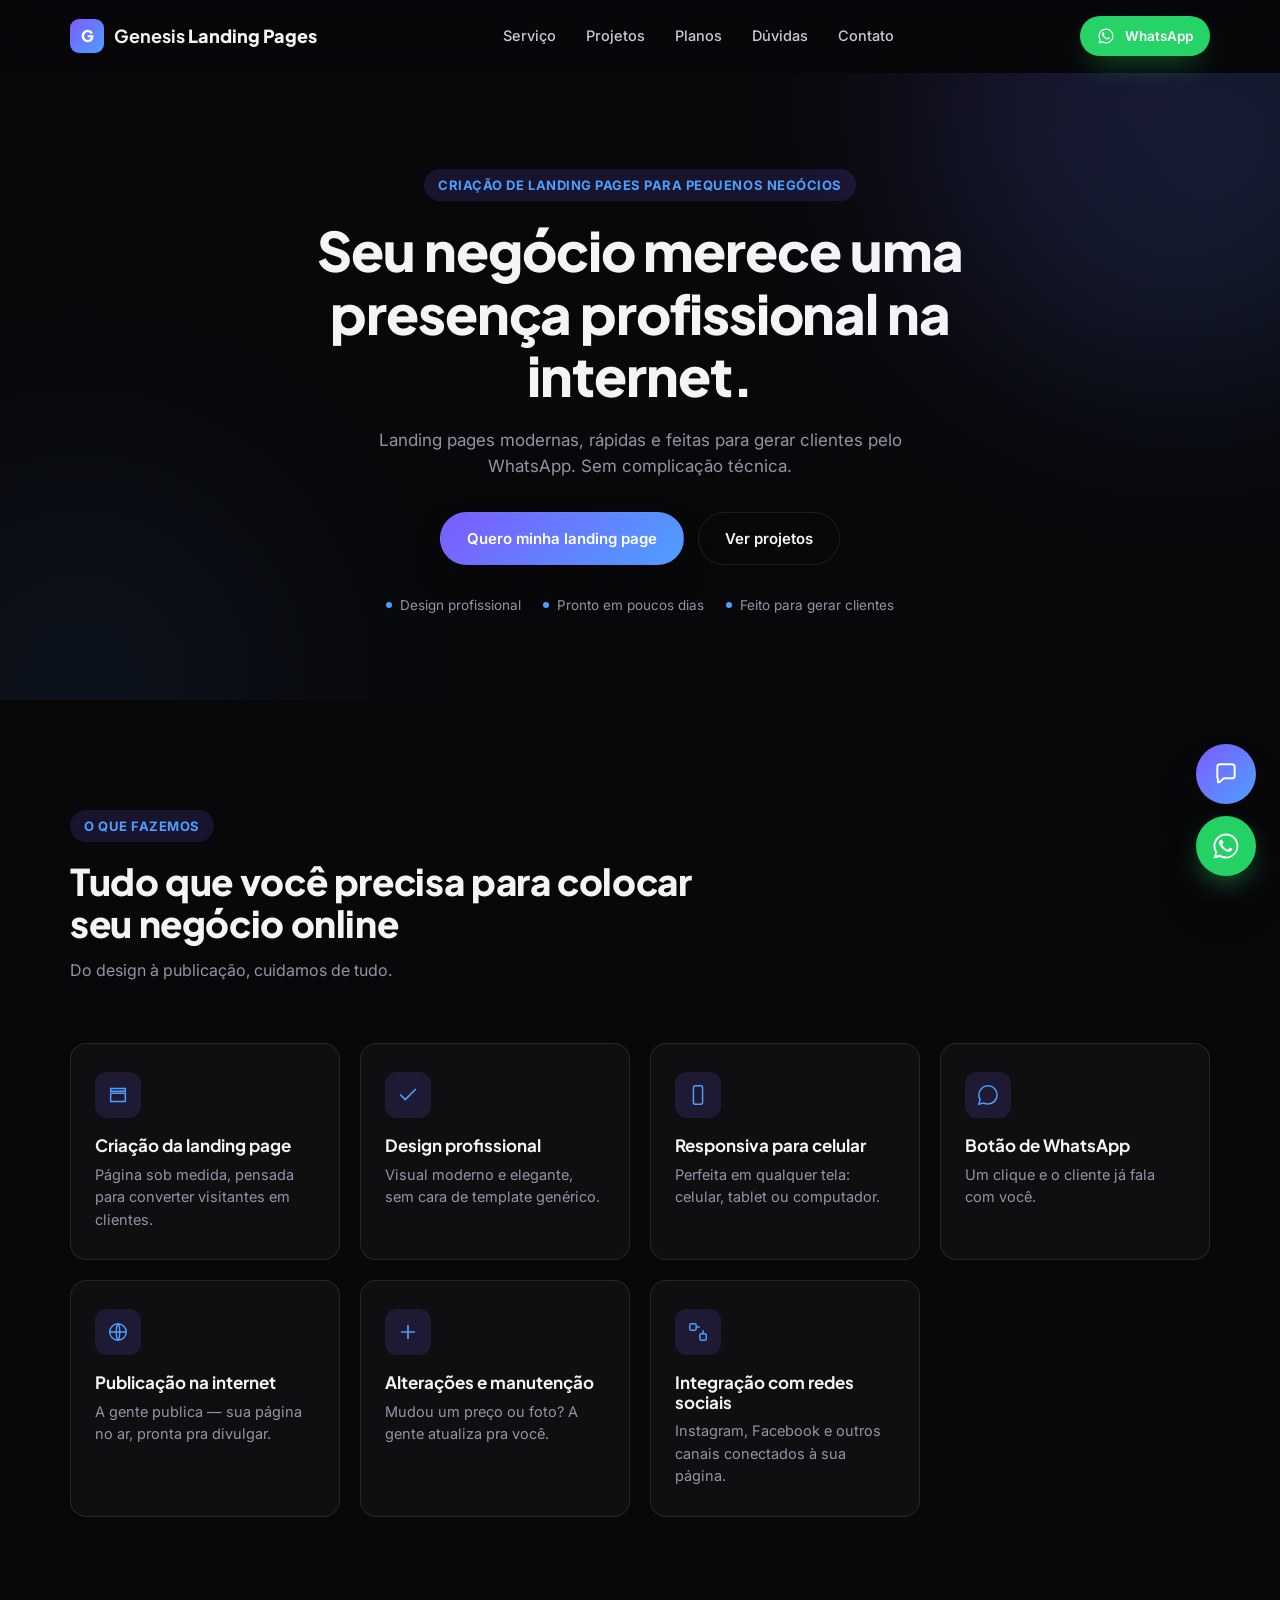
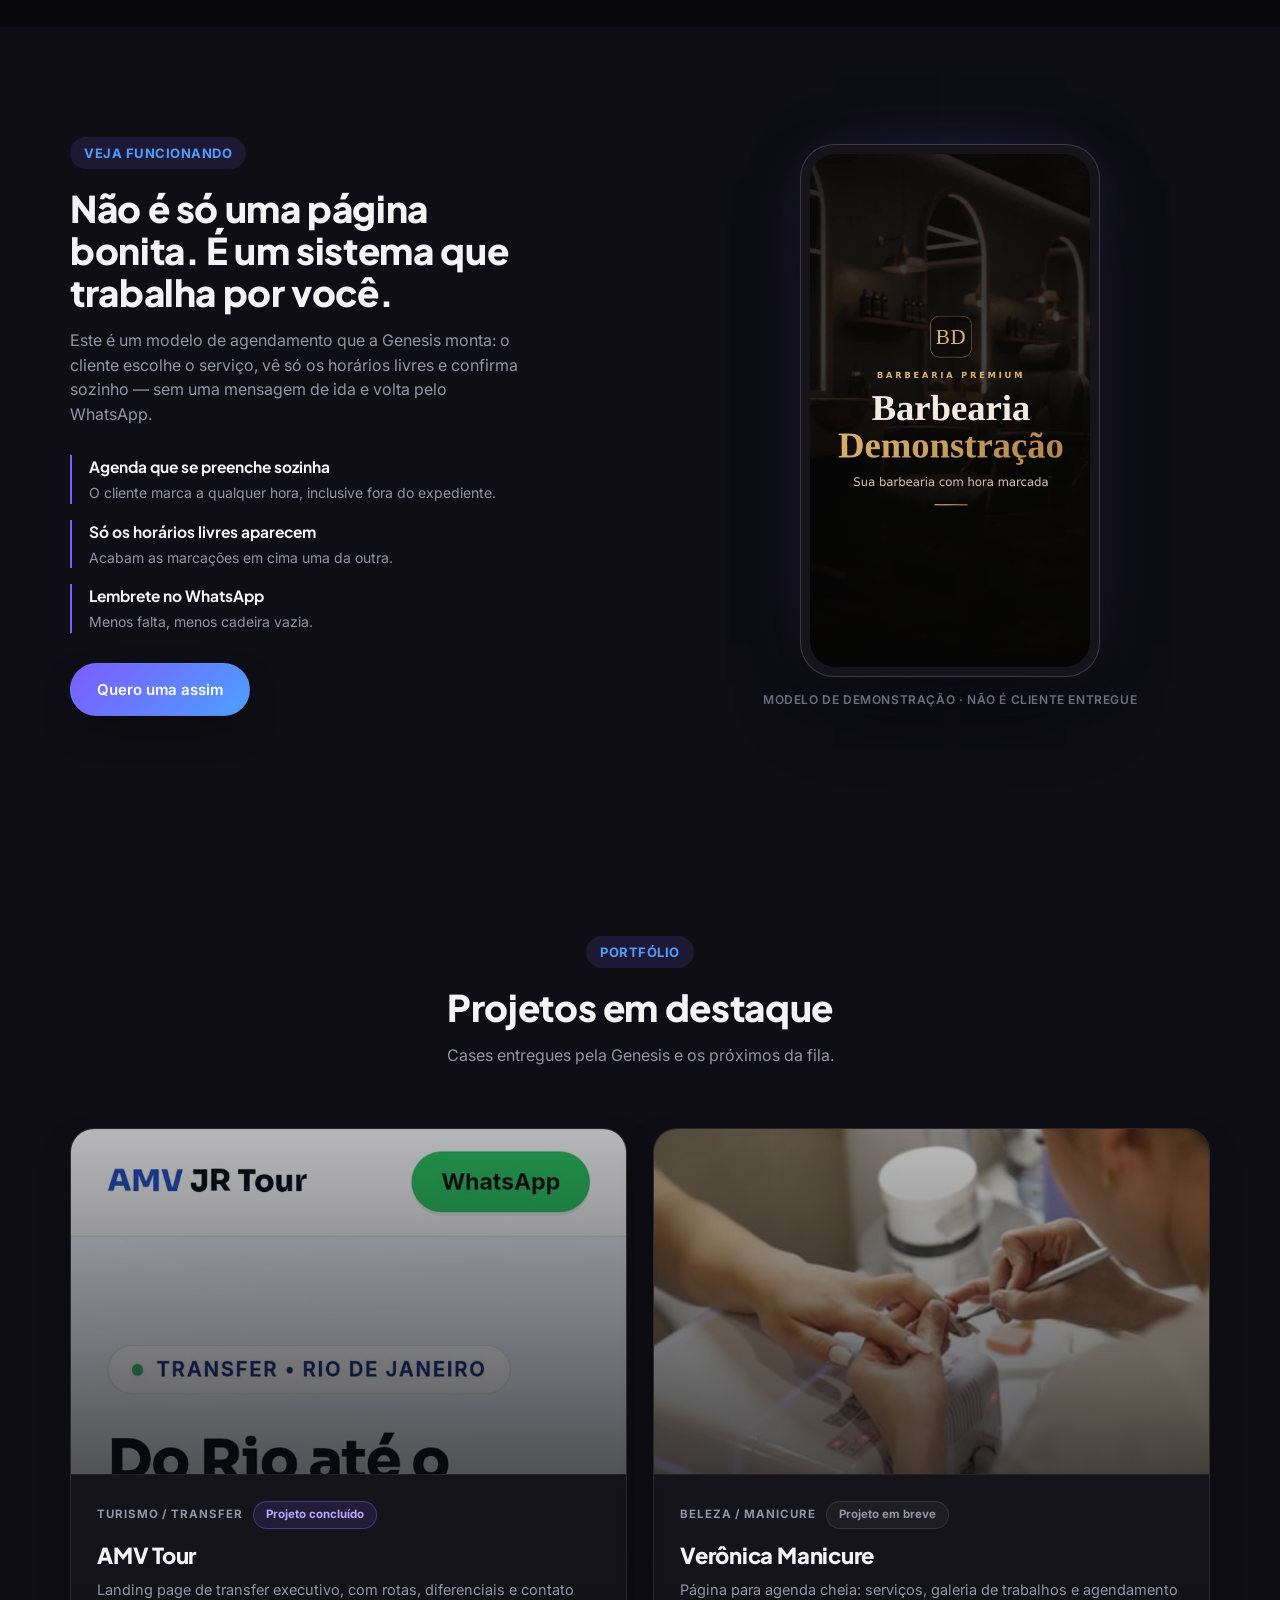
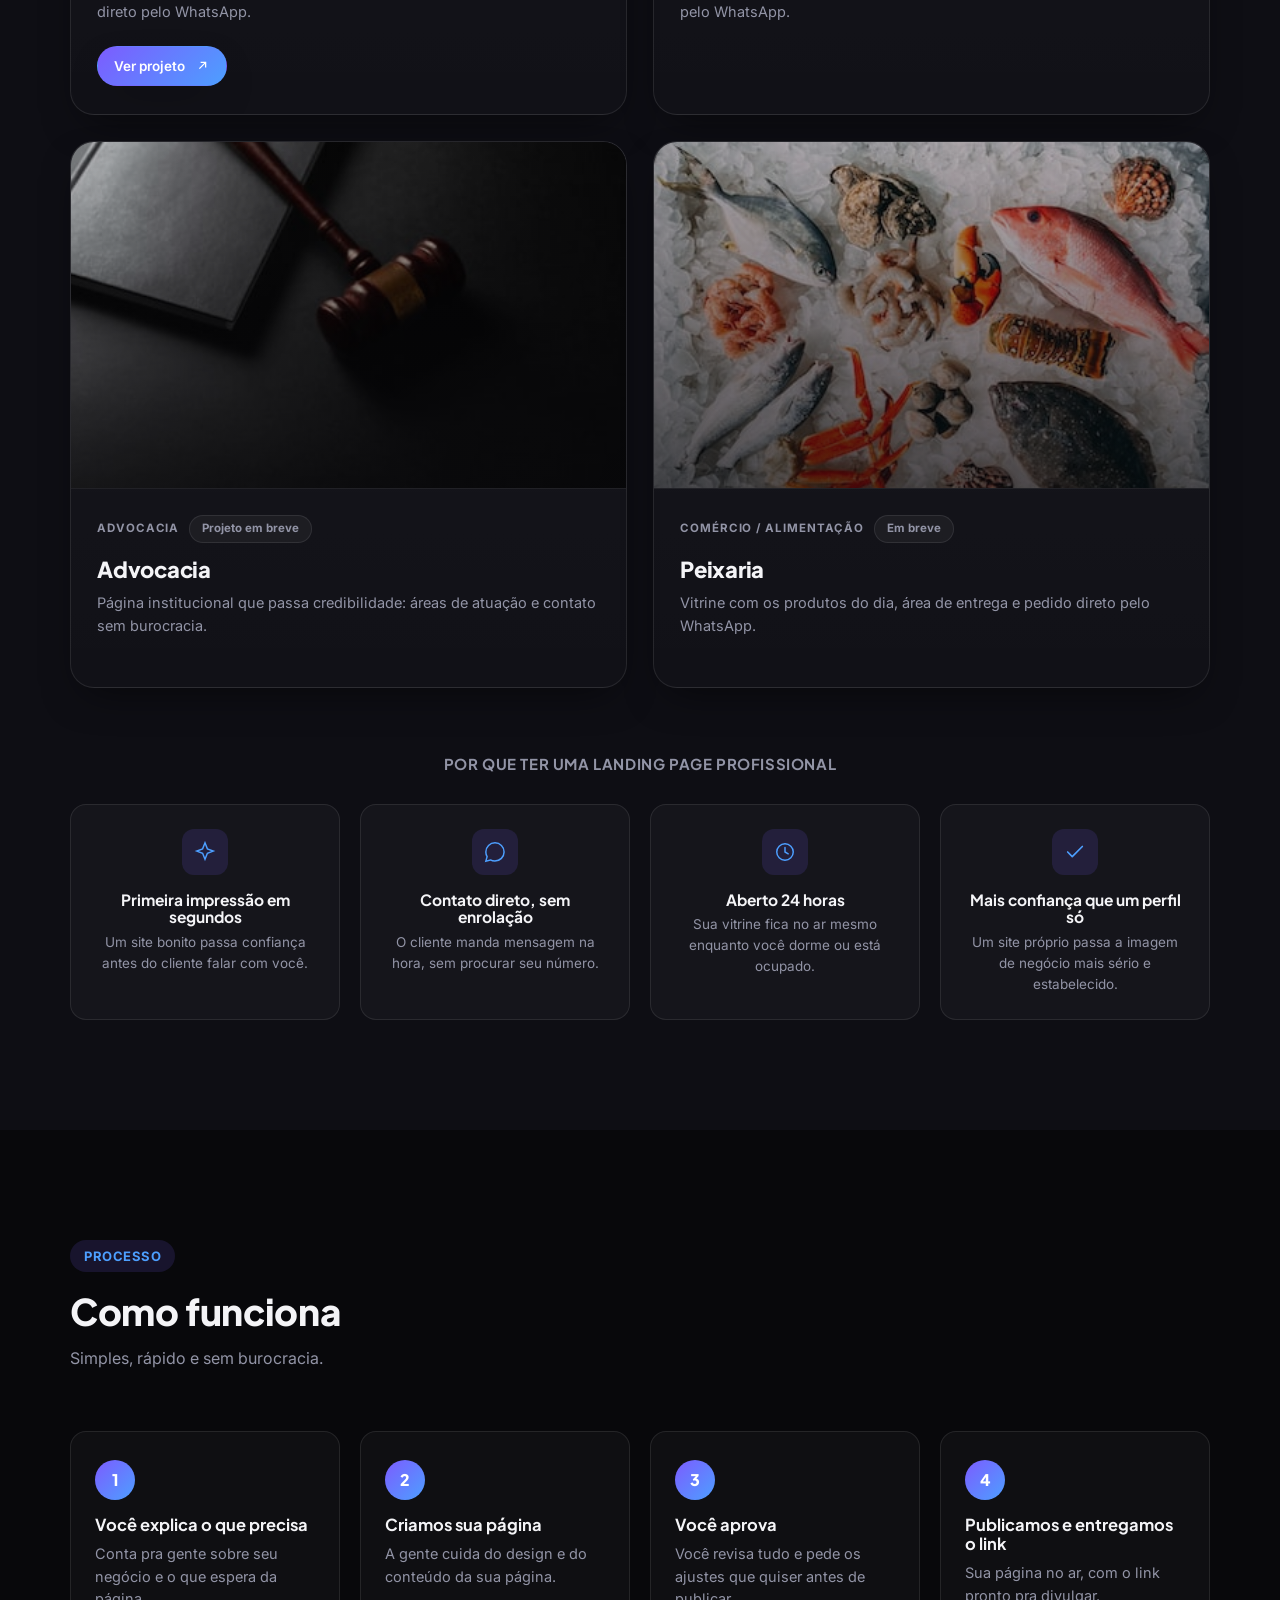
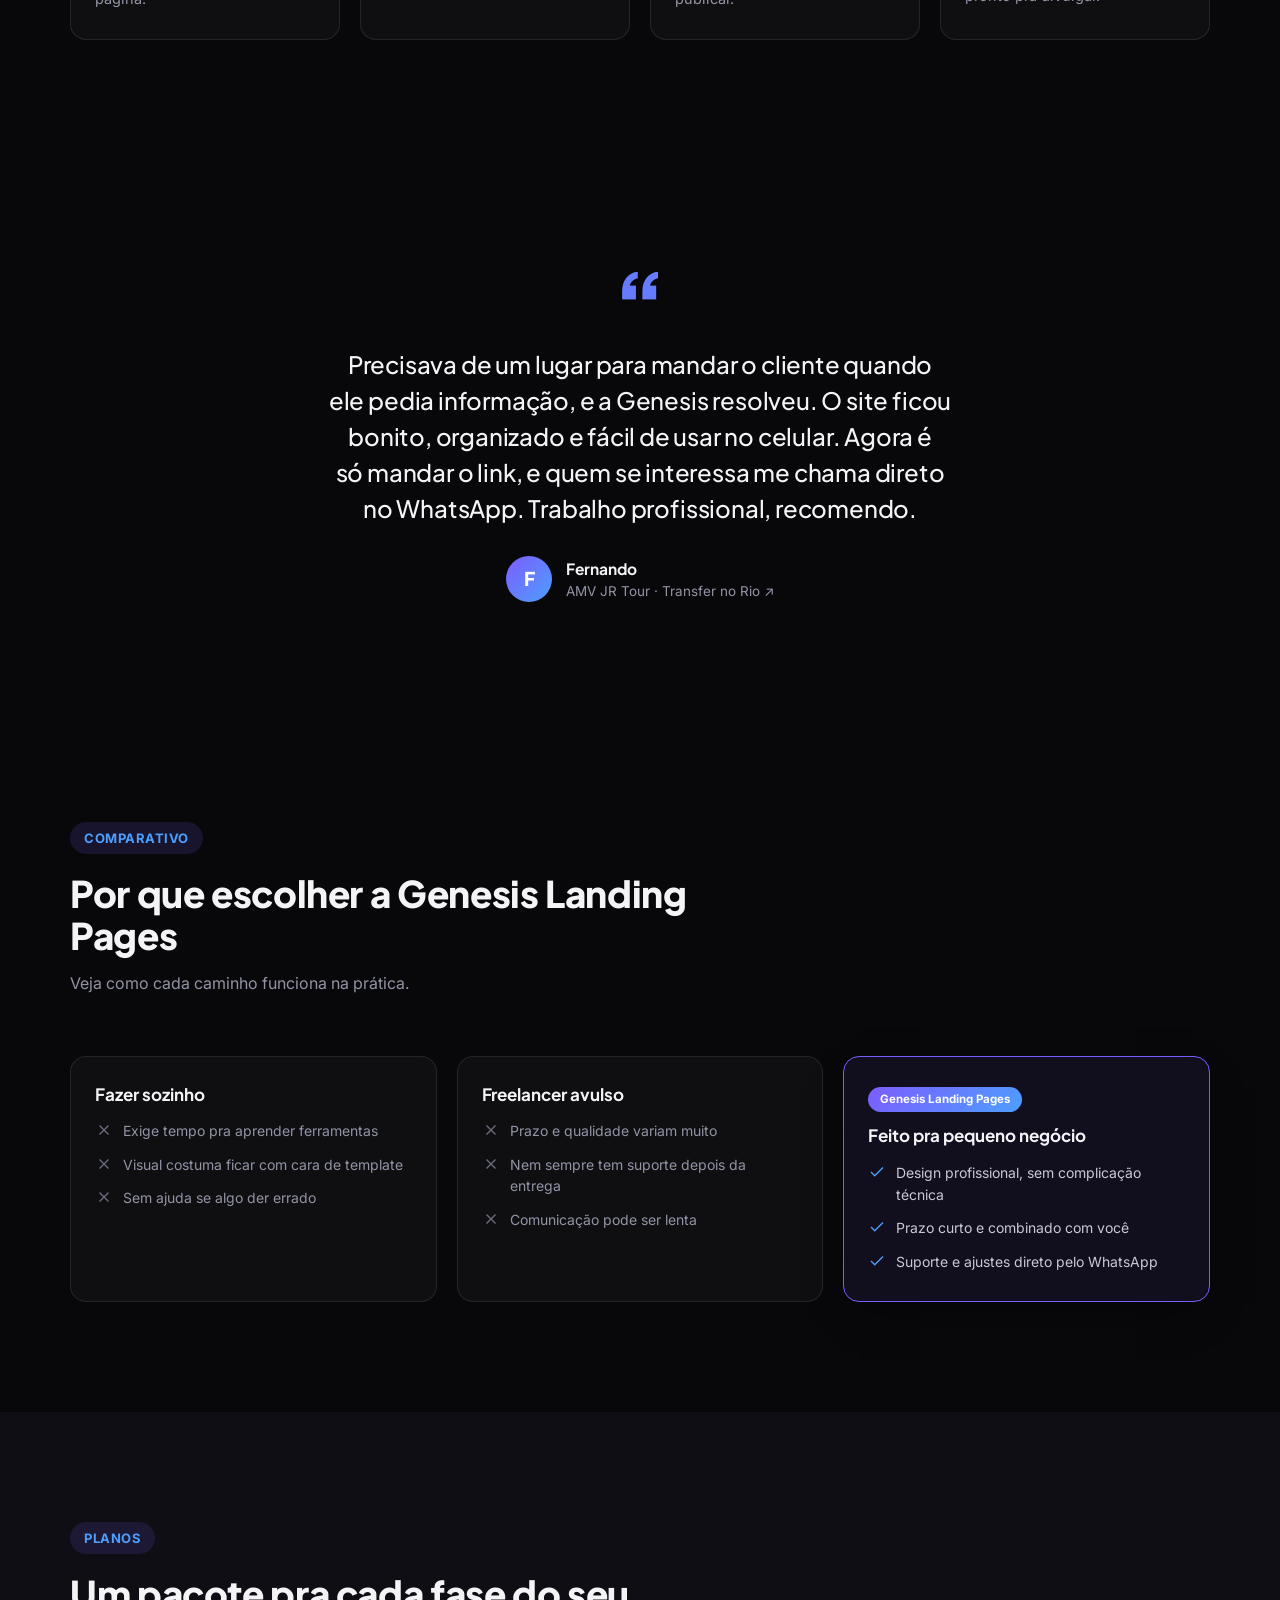
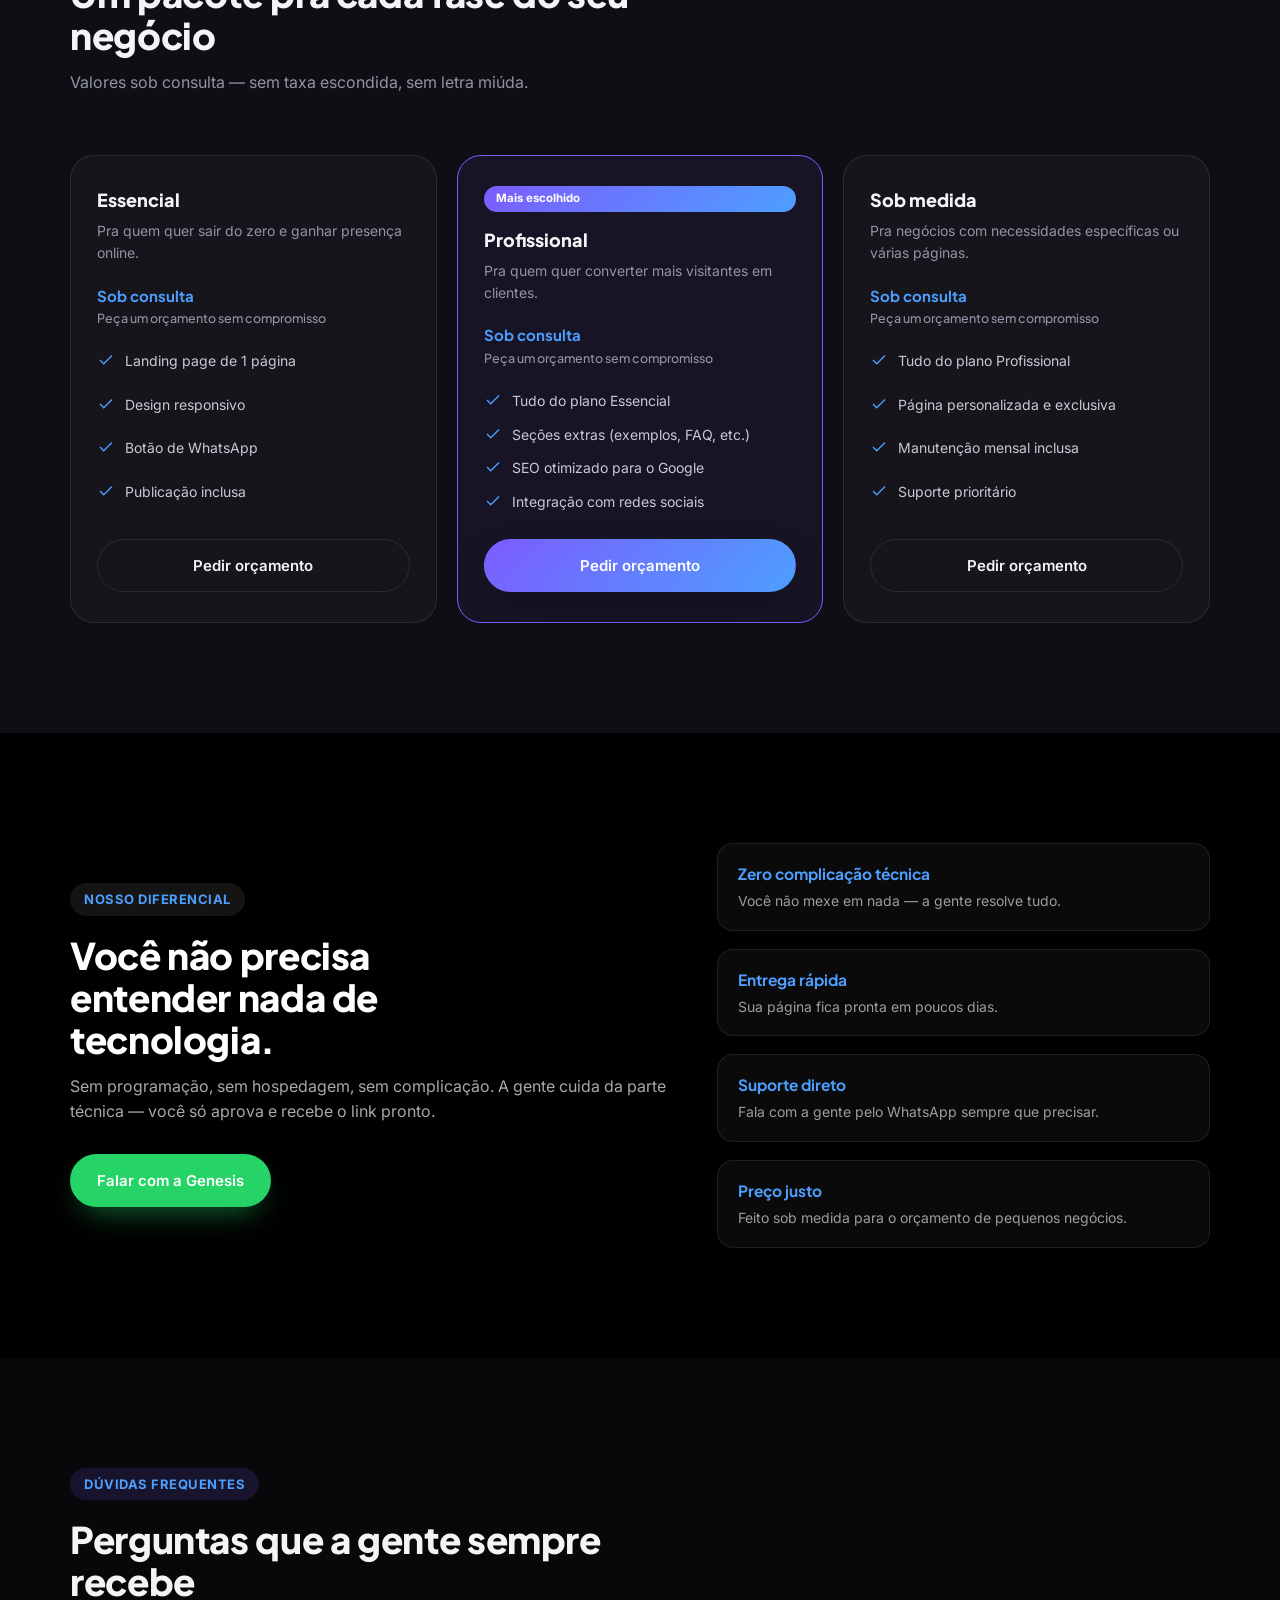
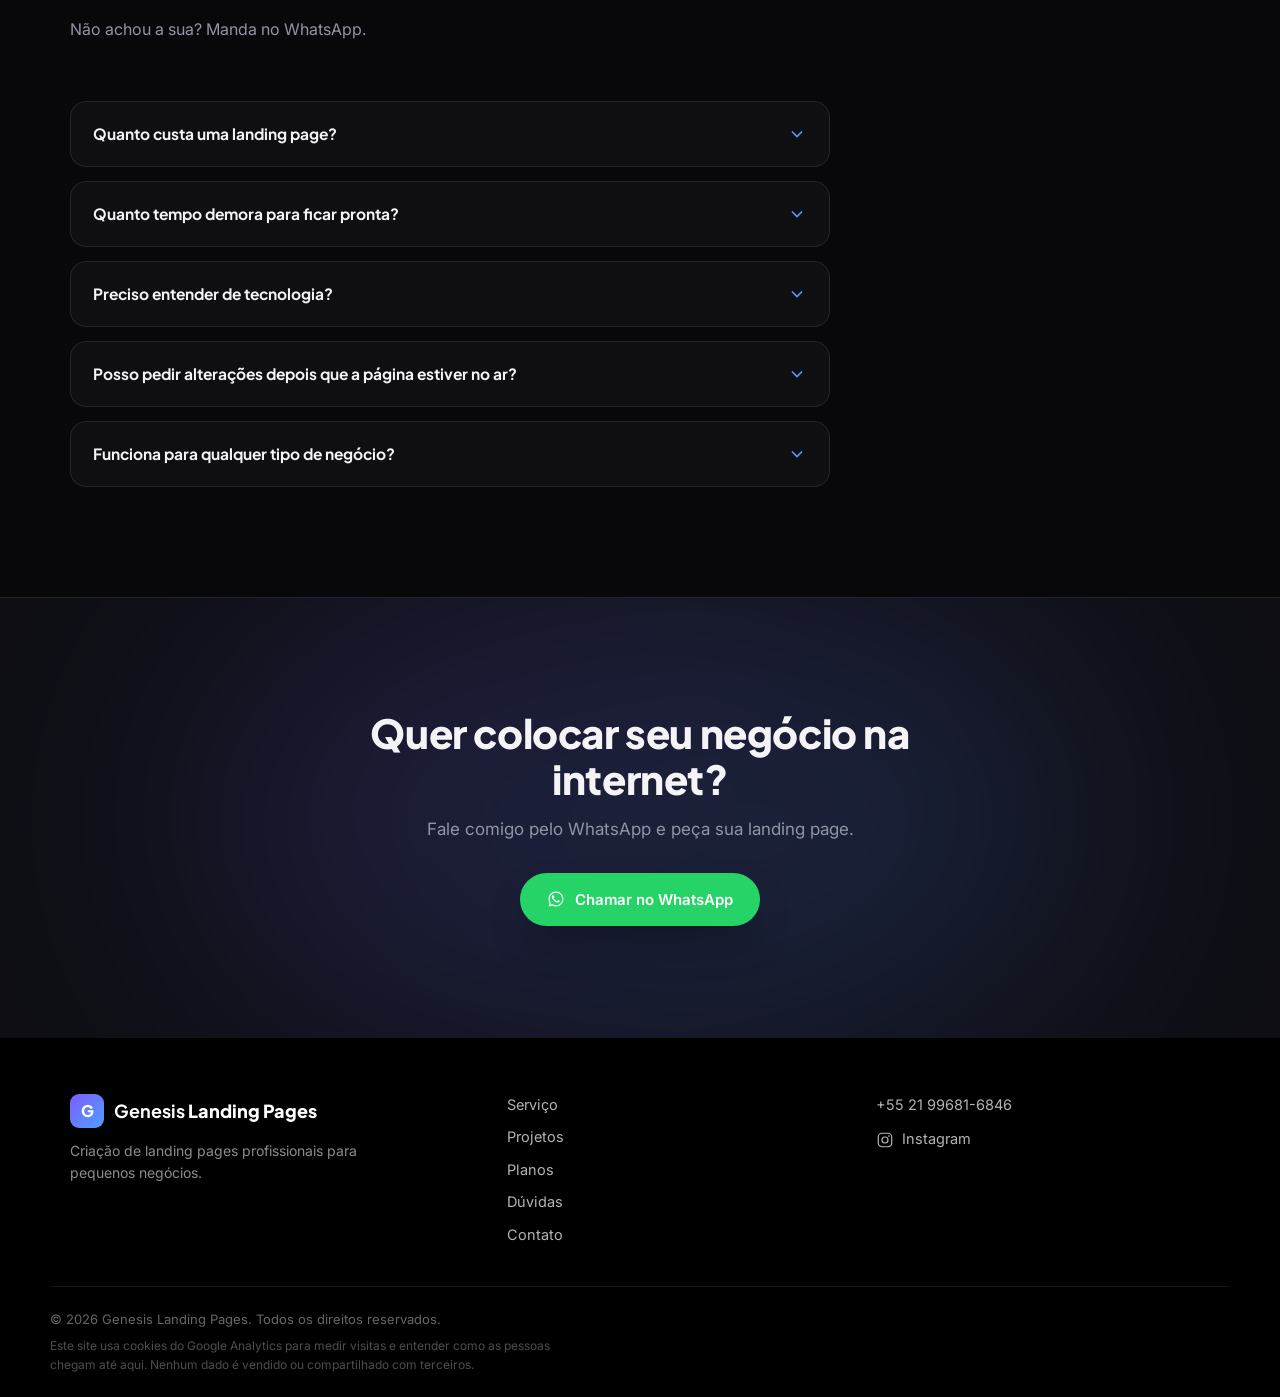
==== commit 46d5bd11: "Conecta o site ao OmniRoute com assistente virtual Porta para a versão atual do site (tema escuro, s" ====
--- a/index.html
+++ b/index.html
@@ -3,27 +3,27 @@
 <head>
 <meta charset="UTF-8">
 <meta name="viewport" content="width=device-width, initial-scale=1, viewport-fit=cover">
-<title>Genesis AI | Criação de Landing Page para Pequenos Negócios</title>
-<meta name="description" content="A Genesis AI cria landing pages profissionais, rápidas e responsivas para pequenos negócios, com botão de WhatsApp, publicação e manutenção inclusas. Peça a sua agora.">
+<title>Genesis Landing Pages | Sites para Pequenos Negócios</title>
+<meta name="description" content="A Genesis Landing Pages cria landing pages profissionais, rápidas e responsivas para pequenos negócios, com botão de WhatsApp, publicação e manutenção inclusas. Peça a sua agora.">
 <meta name="keywords" content="criação de landing page, landing page para pequenos negócios, criação de site profissional, site para pequenas empresas, landing page WhatsApp">
 <meta name="robots" content="index, follow">
-<link rel="canonical" href="https://genesis-webpage.netlify.app/">
+<link rel="canonical" href="https://genesis-websites.netlify.app/">
 
 <meta property="og:type" content="website">
 <meta property="og:locale" content="pt_BR">
-<meta property="og:site_name" content="Genesis AI">
-<meta property="og:title" content="Genesis AI | Criação de Landing Page para Pequenos Negócios">
+<meta property="og:site_name" content="Genesis Landing Pages">
+<meta property="og:title" content="Genesis Landing Pages | Sites para Pequenos Negócios">
 <meta property="og:description" content="Landing pages profissionais, modernas e responsivas para pequenos negócios, com foco em gerar contatos pelo WhatsApp.">
-<meta property="og:url" content="https://genesis-webpage.netlify.app/">
+<meta property="og:url" content="https://genesis-websites.netlify.app/">
 <meta name="twitter:card" content="summary">
-<meta name="twitter:title" content="Genesis AI | Criação de Landing Page para Pequenos Negócios">
+<meta name="twitter:title" content="Genesis Landing Pages | Sites para Pequenos Negócios">
 <meta name="twitter:description" content="Landing pages profissionais, modernas e responsivas para pequenos negócios, com foco em gerar contatos pelo WhatsApp.">
 
 <link rel="icon" type="image/svg+xml" href="favicon.svg">
 <link rel="preconnect" href="https://fonts.googleapis.com">
 <link rel="preconnect" href="https://fonts.gstatic.com" crossorigin>
 <link href="https://fonts.googleapis.com/css2?family=Inter:wght@400;500;600&family=Plus+Jakarta+Sans:wght@500;600;700;800&display=swap" rel="stylesheet">
-<link rel="stylesheet" href="assets/css/style.css">
+<link rel="stylesheet" href="assets/css/style.v2.css">
 
 <script type="application/ld+json">
 {
@@ -32,8 +32,8 @@
   "serviceType": "Criação de landing pages",
   "provider": {
     "@type": "Organization",
-    "name": "Genesis AI",
-    "url": "https://genesis-webpage.netlify.app/",
+    "name": "Genesis Landing Pages",
+    "url": "https://genesis-websites.netlify.app/",
     "sameAs": ["https://www.instagram.com/genesis.ia.pro"],
     "contactPoint": {
       "@type": "ContactPoint",
@@ -51,6 +51,39 @@
   "description": "Criação de landing pages profissionais, modernas e responsivas para pequenos negócios, com botão de WhatsApp, publicação e manutenção inclusas."
 }
 </script>
+<script type="application/ld+json">
+{
+  "@context": "https://schema.org",
+  "@type": "FAQPage",
+  "mainEntity": [
+    {
+      "@type": "Question",
+      "name": "Quanto custa uma landing page?",
+      "acceptedAnswer": { "@type": "Answer", "text": "O valor varia de acordo com o plano e o tamanho do projeto. Fale com a gente pelo WhatsApp e receba um orçamento sem compromisso." }
+    },
+    {
+      "@type": "Question",
+      "name": "Quanto tempo demora para ficar pronta?",
+      "acceptedAnswer": { "@type": "Answer", "text": "Depende do plano escolhido, mas o prazo é sempre combinado com você antes de começar." }
+    },
+    {
+      "@type": "Question",
+      "name": "Preciso entender de tecnologia?",
+      "acceptedAnswer": { "@type": "Answer", "text": "Não. A Genesis Landing Pages cuida de todo o processo técnico — design, publicação e hospedagem." }
+    },
+    {
+      "@type": "Question",
+      "name": "Posso pedir alterações depois que a página estiver no ar?",
+      "acceptedAnswer": { "@type": "Answer", "text": "Sim, alterações de texto, preço ou foto podem ser pedidas a qualquer momento pelo WhatsApp." }
+    },
+    {
+      "@type": "Question",
+      "name": "Funciona para qualquer tipo de negócio?",
+      "acceptedAnswer": { "@type": "Answer", "text": "Sim, o modelo se adapta a prestadores de serviço, turismo, lojas e profissionais autônomos." }
+    }
+  ]
+}
+</script>
 </head>
 <body>
 
@@ -58,20 +91,21 @@
 
 <header class="site-header" id="topo">
   <div class="wrap header-inner">
-    <a href="#topo" class="brand" aria-label="Genesis AI — página inicial">
+    <a href="#topo" class="brand" aria-label="Genesis Landing Pages — página inicial">
       <span class="brand-mark" aria-hidden="true">G</span>
-      <span class="brand-name">Genesis <strong>AI</strong></span>
+      <span class="brand-name">Genesis <strong>Landing Pages</strong></span>
     </a>
 
     <nav class="main-nav" id="main-nav" aria-label="Navegação principal">
       <a href="#servico">Serviço</a>
-      <a href="#exemplos">Exemplos</a>
-      <a href="#como-funciona">Como funciona</a>
+      <a href="#projetos">Projetos</a>
+      <a href="#planos">Planos</a>
+      <a href="#faq">Dúvidas</a>
       <a href="#contato">Contato</a>
     </nav>
 
     <div class="header-actions">
-      <a class="btn btn-whatsapp btn-sm" href="https://wa.me/5521996816846?text=Ol%C3%A1!%20Gostaria%20de%20saber%20mais%20sobre%20as%20landing%20pages%20da%20Genesis%20AI." target="_blank" rel="noopener">
+      <a class="btn btn-whatsapp btn-sm" href="https://wa.me/5521996816846?text=Ol%C3%A1!%20Gostaria%20de%20saber%20mais%20sobre%20as%20landing%20pages%20da%20Genesis." target="_blank" rel="noopener">
         <svg class="icon" viewBox="0 0 24 24" aria-hidden="true"><path d="M17.5 14.4c-.3-.1-1.7-.8-2-.9-.3-.1-.5-.1-.7.1-.2.3-.8.9-1 1.1-.2.2-.4.2-.6.1-.3-.1-1.3-.5-2.4-1.5-.9-.8-1.5-1.8-1.7-2.1-.2-.3 0-.5.1-.6.1-.1.3-.4.4-.5.1-.2.2-.3.3-.5.1-.2 0-.4 0-.5C10 9.4 9.4 8 9.1 7.4 8.9 7 8.7 7 8.5 7h-.5c-.2 0-.5.1-.7.3-.2.3-.9.9-.9 2.1 0 1.2.9 2.4 1 2.6.1.2 1.8 2.8 4.4 3.9.6.3 1.1.4 1.5.5.6.2 1.2.2 1.6.1.5-.1 1.7-.7 1.9-1.3.2-.6.2-1.1.2-1.2-.1-.1-.3-.2-.6-.3z"/><path d="M12 2C6.5 2 2 6.5 2 12c0 1.8.5 3.6 1.4 5.1L2 22l5-1.3c1.4.8 3.1 1.2 4.9 1.2 5.5 0 10-4.5 10-10S17.5 2 12 2zm0 18.2c-1.6 0-3.2-.4-4.5-1.3l-.3-.2-3 .8.8-2.9-.2-.3C3.9 15 3.5 13.5 3.5 12c0-4.7 3.8-8.5 8.5-8.5s8.5 3.8 8.5 8.5-3.8 8.5-8.5 8.5z"/></svg>
         <span>WhatsApp</span>
       </a>
@@ -91,15 +125,14 @@
         <p class="eyebrow">Criação de landing pages para pequenos negócios</p>
         <h1>Seu negócio merece uma presença profissional na internet.</h1>
         <p class="hero-sub">
-          Criamos landing pages modernas, rápidas e responsivas — pensadas para
-          transformar visitantes em clientes através do WhatsApp, sem
-          complicação técnica para você.
+          Landing pages modernas, rápidas e feitas para gerar clientes pelo
+          WhatsApp. Sem complicação técnica.
         </p>
         <div class="hero-actions">
           <a class="btn btn-primary" href="https://wa.me/5521996816846?text=Ol%C3%A1!%20Quero%20criar%20uma%20landing%20page%20para%20o%20meu%20neg%C3%B3cio." target="_blank" rel="noopener">
             Quero minha landing page
           </a>
-          <a class="btn btn-ghost" href="#exemplos">Ver exemplos</a>
+          <a class="btn btn-ghost" href="#projetos">Ver projetos</a>
         </div>
         <ul class="hero-trust">
           <li>Design profissional</li>
@@ -108,27 +141,6 @@
         </ul>
       </div>
 
-      <div class="hero-visual" data-reveal aria-hidden="true">
-        <div class="mock-browser mock-hero">
-          <div class="mock-bar">
-            <span></span><span></span><span></span>
-          </div>
-          <div class="mock-body">
-            <div class="mock-hero-title"></div>
-            <div class="mock-line w-80"></div>
-            <div class="mock-line w-60"></div>
-            <div class="mock-btn"></div>
-            <div class="mock-cards">
-              <div class="mock-card"></div>
-              <div class="mock-card"></div>
-              <div class="mock-card"></div>
-            </div>
-          </div>
-        </div>
-        <div class="mock-float mock-float-whats" aria-hidden="true">
-          <svg viewBox="0 0 24 24"><path d="M17.5 14.4c-.3-.1-1.7-.8-2-.9-.3-.1-.5-.1-.7.1-.2.3-.8.9-1 1.1-.2.2-.4.2-.6.1-.3-.1-1.3-.5-2.4-1.5-.9-.8-1.5-1.8-1.7-2.1-.2-.3 0-.5.1-.6.1-.1.3-.4.4-.5.1-.2.2-.3.3-.5.1-.2 0-.4 0-.5C10 9.4 9.4 8 9.1 7.4 8.9 7 8.7 7 8.5 7h-.5c-.2 0-.5.1-.7.3-.2.3-.9.9-.9 2.1 0 1.2.9 2.4 1 2.6.1.2 1.8 2.8 4.4 3.9.6.3 1.1.4 1.5.5.6.2 1.2.2 1.6.1.5-.1 1.7-.7 1.9-1.3.2-.6.2-1.1.2-1.2-.1-.1-.3-.2-.6-.3z"/><path d="M12 2C6.5 2 2 6.5 2 12c0 1.8.5 3.6 1.4 5.1L2 22l5-1.3c1.4.8 3.1 1.2 4.9 1.2 5.5 0 10-4.5 10-10S17.5 2 12 2zm0 18.2c-1.6 0-3.2-.4-4.5-1.3l-.3-.2-3 .8.8-2.9-.2-.3C3.9 15 3.5 13.5 3.5 12c0-4.7 3.8-8.5 8.5-8.5s8.5 3.8 8.5 8.5-3.8 8.5-8.5 8.5z"/></svg>
-        </div>
-      </div>
     </div>
   </section>
 
@@ -138,39 +150,39 @@
       <div class="section-head" data-reveal>
         <p class="eyebrow">O que fazemos</p>
         <h2>Tudo que você precisa para colocar seu negócio online</h2>
-        <p class="section-sub">Cuidamos de cada etapa da criação da sua landing page — do design à publicação.</p>
+        <p class="section-sub">Do design à publicação, cuidamos de tudo.</p>
       </div>
 
       <div class="grid-features">
         <div class="feature-card" data-reveal>
           <span class="feature-icon" aria-hidden="true"><svg viewBox="0 0 24 24"><path d="M4 5h16v3H4zM4 10h16v9H4z" fill="none" stroke="currentColor" stroke-width="1.6"/></svg></span>
           <h3>Criação da landing page</h3>
-          <p>Página feita sob medida para o seu negócio, com estrutura pensada para converter visitantes em contatos.</p>
+          <p>Página sob medida, pensada para converter visitantes em clientes.</p>
         </div>
         <div class="feature-card" data-reveal>
           <span class="feature-icon" aria-hidden="true"><svg viewBox="0 0 24 24"><path d="M4 12l5 5L20 6" fill="none" stroke="currentColor" stroke-width="1.8" stroke-linecap="round" stroke-linejoin="round"/></svg></span>
           <h3>Design profissional</h3>
-          <p>Visual moderno, elegante e alinhado à identidade do seu negócio — nada de aparência de template genérico.</p>
+          <p>Visual moderno e elegante, sem cara de template genérico.</p>
         </div>
         <div class="feature-card" data-reveal>
           <span class="feature-icon" aria-hidden="true"><svg viewBox="0 0 24 24"><rect x="7" y="2" width="10" height="20" rx="2" fill="none" stroke="currentColor" stroke-width="1.6"/></svg></span>
           <h3>Responsiva para celular</h3>
-          <p>Sua página fica perfeita em qualquer tela — celular, tablet ou computador.</p>
+          <p>Perfeita em qualquer tela: celular, tablet ou computador.</p>
         </div>
         <div class="feature-card" data-reveal>
           <span class="feature-icon" aria-hidden="true"><svg viewBox="0 0 24 24"><path d="M12 2C6.5 2 2 6.5 2 12c0 1.8.5 3.6 1.4 5.1L2 22l5-1.3c1.4.8 3.1 1.2 4.9 1.2 5.5 0 10-4.5 10-10S17.5 2 12 2z" fill="none" stroke="currentColor" stroke-width="1.6"/></svg></span>
           <h3>Botão de WhatsApp</h3>
-          <p>Contato direto e imediato: o visitante fala com você em um clique.</p>
+          <p>Um clique e o cliente já fala com você.</p>
         </div>
         <div class="feature-card" data-reveal>
           <span class="feature-icon" aria-hidden="true"><svg viewBox="0 0 24 24"><circle cx="12" cy="12" r="9" fill="none" stroke="currentColor" stroke-width="1.6"/><path d="M3 12h18M12 3c2.5 2.6 2.5 15.4 0 18M12 3C9.5 5.6 9.5 18.4 12 21" fill="none" stroke="currentColor" stroke-width="1.6"/></svg></span>
           <h3>Publicação na internet</h3>
-          <p>Cuidamos de toda a parte técnica e colocamos sua página no ar, pronta para ser divulgada.</p>
+          <p>A gente publica — sua página no ar, pronta pra divulgar.</p>
         </div>
         <div class="feature-card" data-reveal>
           <span class="feature-icon" aria-hidden="true"><svg viewBox="0 0 24 24"><path d="M12 5v14M5 12h14" fill="none" stroke="currentColor" stroke-width="1.8" stroke-linecap="round"/></svg></span>
           <h3>Alterações e manutenção</h3>
-          <p>Precisou mudar um texto, foto ou preço? A gente atualiza pra você.</p>
+          <p>Mudou um preço ou foto? A gente atualiza pra você.</p>
         </div>
         <div class="feature-card" data-reveal>
           <span class="feature-icon" aria-hidden="true"><svg viewBox="0 0 24 24"><rect x="3" y="3" width="7" height="7" rx="1.5" fill="none" stroke="currentColor" stroke-width="1.6"/><rect x="14" y="14" width="7" height="7" rx="1.5" fill="none" stroke="currentColor" stroke-width="1.6"/><path d="M10 6.5h4M17.5 10v4" stroke="currentColor" stroke-width="1.6"/></svg></span>
@@ -181,97 +193,161 @@
     </div>
   </section>
 
-  <!-- EXEMPLOS -->
-  <section class="section section-alt" id="exemplos">
+  <!-- =========================================================
+       DEMONSTRAÇÃO EM VÍDEO
+       Vídeo mudo, em loop, dentro de uma moldura de celular.
+       Para trocar: substitua o mp4 e a capa em assets/. Use NOME
+       NOVO de arquivo — vídeo tem cache de um ano no netlify.toml.
+       ========================================================= -->
+  <section class="section section-alt" id="demonstracao">
+    <div class="wrap demo-grid">
+      <div class="demo-texto" data-reveal>
+        <p class="eyebrow">Veja funcionando</p>
+        <h2>Não é só uma página bonita. É um sistema que trabalha por você.</h2>
+        <p class="section-sub">
+          Este é um modelo de agendamento que a Genesis monta: o cliente escolhe
+          o serviço, vê só os horários livres e confirma sozinho — sem uma
+          mensagem de ida e volta pelo WhatsApp.
+        </p>
+        <ul class="demo-lista">
+          <li><strong>Agenda que se preenche sozinha</strong><span>O cliente marca a qualquer hora, inclusive fora do expediente.</span></li>
+          <li><strong>Só os horários livres aparecem</strong><span>Acabam as marcações em cima uma da outra.</span></li>
+          <li><strong>Lembrete no WhatsApp</strong><span>Menos falta, menos cadeira vazia.</span></li>
+        </ul>
+        <a class="btn btn-primary" href="https://wa.me/5521996816846?text=Ol%C3%A1!%20Vi%20a%20demonstra%C3%A7%C3%A3o%20de%20agendamento%20e%20quero%20uma%20p%C3%A1gina%20assim%20para%20o%20meu%20neg%C3%B3cio." target="_blank" rel="noopener">
+          Quero uma assim
+        </a>
+      </div>
+
+      <div class="demo-visual" data-reveal>
+        <div class="demo-fone">
+          <video
+            src="assets/video/demo-barbearia.mp4"
+            poster="assets/img/demo-barbearia-capa.jpg"
+            autoplay muted loop playsinline preload="metadata"
+            aria-label="Demonstração do agendamento online: o cliente escolhe serviço, data e horário e confirma sozinho."></video>
+        </div>
+        <p class="demo-nota">Modelo de demonstração · não é cliente entregue</p>
+      </div>
+    </div>
+  </section>
+
+  <!-- =========================================================
+       PROJETOS EM DESTAQUE
+       Como atualizar um projeto:
+       1) CAPA  -> troque o src do <img> por assets/img/SEU-ARQUIVO.jpg
+                   (num card "em breve", troque o bloco .project-cover-empty
+                    inteiro por um <img> igual ao do primeiro card)
+       2) LINK  -> troque o href do botão "Ver projeto"
+       3) STATUS-> classe is-done (concluído) ou is-soon (em breve)
+       O botão "Ver projeto" só deve existir quando houver link real.
+       ========================================================= -->
+  <section class="section section-alt" id="projetos">
     <div class="wrap">
-      <div class="section-head" data-reveal>
-        <p class="eyebrow">Projetos</p>
-        <h2>Exemplos de landing pages para diferentes negócios</h2>
-        <p class="section-sub">Cada segmento com uma proposta visual própria — sempre profissional, sempre pensada para gerar clientes.</p>
-      </div>
-
-      <div class="grid-examples">
-
-        <article class="example-card" data-reveal data-theme="advocacia">
-          <div class="mock-browser">
-            <div class="mock-bar"><span></span><span></span><span></span></div>
-            <div class="mock-body">
-              <div class="mock-hero-title"></div>
-              <div class="mock-line w-70"></div>
-              <div class="mock-btn"></div>
+      <div class="section-head section-head-center" data-reveal>
+        <p class="eyebrow">Portfólio</p>
+        <h2>Projetos em destaque</h2>
+        <p class="section-sub">Cases entregues pela Genesis e os próximos da fila.</p>
+      </div>
+
+      <div class="grid-projects">
+
+        <!-- 1. AMV TOUR — concluido -->
+        <article class="project-card" data-reveal>
+          <div class="project-cover">
+            <!-- CAPA: troque o src pela imagem definitiva -->
+            <img src="assets/img/amv-tour.jpg" alt="Capa do projeto AMV Tour" loading="lazy" width="800" height="1360">
+          </div>
+          <div class="project-body">
+            <div class="project-meta">
+              <span class="project-segment">Turismo / Transfer</span>
+              <span class="project-status is-done">Projeto concluído</span>
             </div>
-          </div>
-          <div class="example-info">
-            <span class="example-tag">Advocacia</span>
-            <h3>Escritório de Advocacia</h3>
-            <p>Página institucional com áreas de atuação, credibilidade e contato direto pelo WhatsApp.</p>
+            <h3>AMV Tour</h3>
+            <p>Landing page de transfer executivo, com rotas, diferenciais e contato direto pelo WhatsApp.</p>
+            <!-- LINK REAL: existe, então o botão aparece -->
+            <a class="btn btn-primary btn-sm project-link" href="https://amv-tour-fernando.netlify.app" target="_blank" rel="noopener">
+              <span>Ver projeto</span>
+              <svg class="icon" viewBox="0 0 24 24" fill="none" stroke="currentColor" stroke-width="2" aria-hidden="true"><path d="M7 17L17 7M9 7h8v8"/></svg>
+            </a>
           </div>
         </article>
 
-        <article class="example-card" data-reveal data-theme="manicure">
-          <div class="mock-browser">
-            <div class="mock-bar"><span></span><span></span><span></span></div>
-            <div class="mock-body">
-              <div class="mock-hero-title"></div>
-              <div class="mock-line w-70"></div>
-              <div class="mock-btn"></div>
+        <!-- 2. MANICURE — em breve (sem link, sem botao) -->
+        <article class="project-card" data-reveal>
+          <div class="project-cover">
+            <!-- CAPA: troque o src pela imagem definitiva -->
+            <img src="assets/img/capa-manicure.jpg" alt="Capa do projeto Verônica Manicure" loading="lazy" width="400" height="267">
+          </div>
+          <div class="project-body">
+            <div class="project-meta">
+              <span class="project-segment">Beleza / Manicure</span>
+              <span class="project-status is-soon">Projeto em breve</span>
             </div>
-          </div>
-          <div class="example-info">
-            <span class="example-tag">Manicure</span>
-            <h3>Estúdio de Unhas</h3>
-            <p>Catálogo de serviços, valores em destaque e contato direto pelo WhatsApp.</p>
+            <h3>Verônica Manicure</h3>
+            <p>Página para agenda cheia: serviços, galeria de trabalhos e agendamento pelo WhatsApp.</p>
           </div>
         </article>
 
-        <article class="example-card" data-reveal data-theme="barbearia">
-          <div class="mock-browser">
-            <div class="mock-bar"><span></span><span></span><span></span></div>
-            <div class="mock-body">
-              <div class="mock-hero-title"></div>
-              <div class="mock-line w-70"></div>
-              <div class="mock-btn"></div>
+        <!-- 3. ADVOCACIA — em breve (sem link, sem botao) -->
+        <article class="project-card" data-reveal>
+          <div class="project-cover">
+            <!-- CAPA: troque o src pela imagem definitiva -->
+            <img src="assets/img/capa-advocacia.jpg" alt="Capa do projeto de Advocacia" loading="lazy" width="400" height="267">
+          </div>
+          <div class="project-body">
+            <div class="project-meta">
+              <span class="project-segment">Advocacia</span>
+              <span class="project-status is-soon">Projeto em breve</span>
             </div>
-          </div>
-          <div class="example-info">
-            <span class="example-tag">Barbearia</span>
-            <h3>Barbearia Premium</h3>
-            <p>Visual forte e masculino, com serviços em destaque e localização em evidência.</p>
+            <h3>Advocacia</h3>
+            <p>Página institucional que passa credibilidade: áreas de atuação e contato sem burocracia.</p>
           </div>
         </article>
 
-        <article class="example-card" data-reveal data-theme="peixaria">
-          <div class="mock-browser">
-            <div class="mock-bar"><span></span><span></span><span></span></div>
-            <div class="mock-body">
-              <div class="mock-hero-title"></div>
-              <div class="mock-line w-70"></div>
-              <div class="mock-btn"></div>
+        <!-- 4. PEIXARIA — em breve (sem link, sem botao) -->
+        <article class="project-card" data-reveal>
+          <div class="project-cover">
+            <!-- CAPA: troque o src pela imagem definitiva -->
+            <img src="assets/img/capa-peixaria.jpg" alt="Capa do projeto Peixaria" loading="lazy" width="400" height="267">
+          </div>
+          <div class="project-body">
+            <div class="project-meta">
+              <span class="project-segment">Comércio / Alimentação</span>
+              <span class="project-status is-soon">Em breve</span>
             </div>
-          </div>
-          <div class="example-info">
-            <span class="example-tag">Peixaria</span>
-            <h3>Peixaria do Bairro</h3>
-            <p>Cardápio do dia, pedidos por WhatsApp e horário de funcionamento em destaque.</p>
+            <h3>Peixaria</h3>
+            <p>Vitrine com os produtos do dia, área de entrega e pedido direto pelo WhatsApp.</p>
           </div>
         </article>
 
-        <article class="example-card" data-reveal data-theme="comercio">
-          <div class="mock-browser">
-            <div class="mock-bar"><span></span><span></span><span></span></div>
-            <div class="mock-body">
-              <div class="mock-hero-title"></div>
-              <div class="mock-line w-70"></div>
-              <div class="mock-btn"></div>
-            </div>
-          </div>
-          <div class="example-info">
-            <span class="example-tag">Pequeno comércio</span>
-            <h3>Loja de Bairro</h3>
-            <p>Vitrine online de produtos com preços, formas de pagamento e contato rápido.</p>
-          </div>
-        </article>
-
+      </div>
+
+
+      <div class="benefits" data-reveal>
+        <p class="benefits-title">Por que ter uma landing page profissional</p>
+        <div class="benefits-grid">
+          <div class="benefit-card">
+            <span class="feature-icon" aria-hidden="true"><svg viewBox="0 0 24 24"><path d="M12 2l2.6 6.6L21 11l-6.4 2.4L12 20l-2.6-6.6L3 11l6.4-2.4z" fill="none" stroke="currentColor" stroke-width="1.6"/></svg></span>
+            <h3>Primeira impressão em segundos</h3>
+            <p>Um site bonito passa confiança antes do cliente falar com você.</p>
+          </div>
+          <div class="benefit-card">
+            <span class="feature-icon" aria-hidden="true"><svg viewBox="0 0 24 24"><path d="M12 2C6.5 2 2 6.5 2 12c0 1.8.5 3.6 1.4 5.1L2 22l5-1.3c1.4.8 3.1 1.2 4.9 1.2 5.5 0 10-4.5 10-10S17.5 2 12 2z" fill="none" stroke="currentColor" stroke-width="1.6"/></svg></span>
+            <h3>Contato direto, sem enrolação</h3>
+            <p>O cliente manda mensagem na hora, sem procurar seu número.</p>
+          </div>
+          <div class="benefit-card">
+            <span class="feature-icon" aria-hidden="true"><svg viewBox="0 0 24 24"><circle cx="12" cy="12" r="9" fill="none" stroke="currentColor" stroke-width="1.6"/><path d="M12 7v5l3.5 2" fill="none" stroke="currentColor" stroke-width="1.6" stroke-linecap="round"/></svg></span>
+            <h3>Aberto 24 horas</h3>
+            <p>Sua vitrine fica no ar mesmo enquanto você dorme ou está ocupado.</p>
+          </div>
+          <div class="benefit-card">
+            <span class="feature-icon" aria-hidden="true"><svg viewBox="0 0 24 24"><path d="M4 12l5 5L20 6" fill="none" stroke="currentColor" stroke-width="1.8" stroke-linecap="round" stroke-linejoin="round"/></svg></span>
+            <h3>Mais confiança que um perfil só</h3>
+            <p>Um site próprio passa a imagem de negócio mais sério e estabelecido.</p>
+          </div>
+        </div>
       </div>
     </div>
   </section>
@@ -289,12 +365,12 @@
         <li class="step" data-reveal>
           <span class="step-number">1</span>
           <h3>Você explica o que precisa</h3>
-          <p>Conta pra gente sobre seu negócio, o que você vende e o que espera da sua página.</p>
+          <p>Conta pra gente sobre seu negócio e o que espera da página.</p>
         </li>
         <li class="step" data-reveal>
           <span class="step-number">2</span>
           <h3>Criamos sua página</h3>
-          <p>Nossa equipe desenvolve o design e o conteúdo da sua landing page.</p>
+          <p>A gente cuida do design e do conteúdo da sua página.</p>
         </li>
         <li class="step" data-reveal>
           <span class="step-number">3</span>
@@ -304,9 +380,129 @@
         <li class="step" data-reveal>
           <span class="step-number">4</span>
           <h3>Publicamos e entregamos o link</h3>
-          <p>Colocamos sua página no ar e te entregamos o link pronto para divulgar.</p>
+          <p>Sua página no ar, com o link pronto pra divulgar.</p>
         </li>
       </ol>
+    </div>
+  </section>
+
+  <!-- =========================================================
+       DEPOIMENTO
+       Só entra depoimento REAL, com autorização de quem falou.
+       Para acrescentar outro: copie o bloco .depoimento e troque
+       a citação, o nome, o segmento e o link do projeto.
+       ========================================================= -->
+  <section class="section" id="depoimento">
+    <div class="wrap">
+      <div class="depoimento" data-reveal>
+        <span class="aspas" aria-hidden="true">&ldquo;</span>
+        <blockquote>
+          <p>Precisava de um lugar para mandar o cliente quando ele pedia
+            informação, e a Genesis resolveu. O site ficou bonito, organizado e
+            fácil de usar no celular. Agora é só mandar o link, e quem se
+            interessa me chama direto no WhatsApp. Trabalho profissional,
+            recomendo.</p>
+        </blockquote>
+        <footer class="depoimento-autor">
+          <span class="autor-inicial" aria-hidden="true">F</span>
+          <span class="autor-info">
+            <strong>Fernando</strong>
+            <a href="https://amv-tour-fernando.netlify.app" target="_blank" rel="noopener">AMV JR Tour · Transfer no Rio ↗</a>
+          </span>
+        </footer>
+      </div>
+    </div>
+  </section>
+
+  <!-- COMPARATIVO -->
+  <section class="section" id="comparativo">
+    <div class="wrap">
+      <div class="section-head" data-reveal>
+        <p class="eyebrow">Comparativo</p>
+        <h2>Por que escolher a Genesis Landing Pages</h2>
+        <p class="section-sub">Veja como cada caminho funciona na prática.</p>
+      </div>
+
+      <div class="compare-grid">
+        <div class="compare-card" data-reveal>
+          <h3>Fazer sozinho</h3>
+          <ul>
+            <li><svg viewBox="0 0 24 24" fill="none" stroke="currentColor" stroke-width="1.8"><path d="M6 6l12 12M18 6L6 18"/></svg> Exige tempo pra aprender ferramentas</li>
+            <li><svg viewBox="0 0 24 24" fill="none" stroke="currentColor" stroke-width="1.8"><path d="M6 6l12 12M18 6L6 18"/></svg> Visual costuma ficar com cara de template</li>
+            <li><svg viewBox="0 0 24 24" fill="none" stroke="currentColor" stroke-width="1.8"><path d="M6 6l12 12M18 6L6 18"/></svg> Sem ajuda se algo der errado</li>
+          </ul>
+        </div>
+        <div class="compare-card" data-reveal>
+          <h3>Freelancer avulso</h3>
+          <ul>
+            <li><svg viewBox="0 0 24 24" fill="none" stroke="currentColor" stroke-width="1.8"><path d="M6 6l12 12M18 6L6 18"/></svg> Prazo e qualidade variam muito</li>
+            <li><svg viewBox="0 0 24 24" fill="none" stroke="currentColor" stroke-width="1.8"><path d="M6 6l12 12M18 6L6 18"/></svg> Nem sempre tem suporte depois da entrega</li>
+            <li><svg viewBox="0 0 24 24" fill="none" stroke="currentColor" stroke-width="1.8"><path d="M6 6l12 12M18 6L6 18"/></svg> Comunicação pode ser lenta</li>
+          </ul>
+        </div>
+        <div class="compare-card is-highlight" data-reveal>
+          <span class="compare-badge">Genesis Landing Pages</span>
+          <h3>Feito pra pequeno negócio</h3>
+          <ul>
+            <li><svg viewBox="0 0 24 24" fill="none" stroke="currentColor" stroke-width="1.8"><path d="M4 12l5 5L20 6"/></svg> Design profissional, sem complicação técnica</li>
+            <li><svg viewBox="0 0 24 24" fill="none" stroke="currentColor" stroke-width="1.8"><path d="M4 12l5 5L20 6"/></svg> Prazo curto e combinado com você</li>
+            <li><svg viewBox="0 0 24 24" fill="none" stroke="currentColor" stroke-width="1.8"><path d="M4 12l5 5L20 6"/></svg> Suporte e ajustes direto pelo WhatsApp</li>
+          </ul>
+        </div>
+      </div>
+    </div>
+  </section>
+
+  <!-- PLANOS -->
+  <section class="section section-alt" id="planos">
+    <div class="wrap">
+      <div class="section-head" data-reveal>
+        <p class="eyebrow">Planos</p>
+        <h2>Um pacote pra cada fase do seu negócio</h2>
+        <p class="section-sub">Valores sob consulta — sem taxa escondida, sem letra miúda.</p>
+      </div>
+
+      <div class="grid-plans">
+        <div class="plan-card" data-reveal>
+          <p class="plan-name">Essencial</p>
+          <p class="plan-desc">Pra quem quer sair do zero e ganhar presença online.</p>
+          <p class="plan-price">Sob consulta<small>Peça um orçamento sem compromisso</small></p>
+          <ul class="plan-features">
+            <li><svg viewBox="0 0 24 24" fill="none" stroke="currentColor" stroke-width="1.8"><path d="M4 12l5 5L20 6"/></svg> Landing page de 1 página</li>
+            <li><svg viewBox="0 0 24 24" fill="none" stroke="currentColor" stroke-width="1.8"><path d="M4 12l5 5L20 6"/></svg> Design responsivo</li>
+            <li><svg viewBox="0 0 24 24" fill="none" stroke="currentColor" stroke-width="1.8"><path d="M4 12l5 5L20 6"/></svg> Botão de WhatsApp</li>
+            <li><svg viewBox="0 0 24 24" fill="none" stroke="currentColor" stroke-width="1.8"><path d="M4 12l5 5L20 6"/></svg> Publicação inclusa</li>
+          </ul>
+          <a class="btn btn-ghost" href="https://wa.me/5521996816846?text=Ol%C3%A1!%20Quero%20saber%20mais%20sobre%20o%20plano%20Essencial." target="_blank" rel="noopener">Pedir orçamento</a>
+        </div>
+
+        <div class="plan-card is-popular" data-reveal>
+          <span class="compare-badge">Mais escolhido</span>
+          <p class="plan-name">Profissional</p>
+          <p class="plan-desc">Pra quem quer converter mais visitantes em clientes.</p>
+          <p class="plan-price">Sob consulta<small>Peça um orçamento sem compromisso</small></p>
+          <ul class="plan-features">
+            <li><svg viewBox="0 0 24 24" fill="none" stroke="currentColor" stroke-width="1.8"><path d="M4 12l5 5L20 6"/></svg> Tudo do plano Essencial</li>
+            <li><svg viewBox="0 0 24 24" fill="none" stroke="currentColor" stroke-width="1.8"><path d="M4 12l5 5L20 6"/></svg> Seções extras (exemplos, FAQ, etc.)</li>
+            <li><svg viewBox="0 0 24 24" fill="none" stroke="currentColor" stroke-width="1.8"><path d="M4 12l5 5L20 6"/></svg> SEO otimizado para o Google</li>
+            <li><svg viewBox="0 0 24 24" fill="none" stroke="currentColor" stroke-width="1.8"><path d="M4 12l5 5L20 6"/></svg> Integração com redes sociais</li>
+          </ul>
+          <a class="btn btn-primary" href="https://wa.me/5521996816846?text=Ol%C3%A1!%20Quero%20saber%20mais%20sobre%20o%20plano%20Profissional." target="_blank" rel="noopener">Pedir orçamento</a>
+        </div>
+
+        <div class="plan-card" data-reveal>
+          <p class="plan-name">Sob medida</p>
+          <p class="plan-desc">Pra negócios com necessidades específicas ou várias páginas.</p>
+          <p class="plan-price">Sob consulta<small>Peça um orçamento sem compromisso</small></p>
+          <ul class="plan-features">
+            <li><svg viewBox="0 0 24 24" fill="none" stroke="currentColor" stroke-width="1.8"><path d="M4 12l5 5L20 6"/></svg> Tudo do plano Profissional</li>
+            <li><svg viewBox="0 0 24 24" fill="none" stroke="currentColor" stroke-width="1.8"><path d="M4 12l5 5L20 6"/></svg> Página personalizada e exclusiva</li>
+            <li><svg viewBox="0 0 24 24" fill="none" stroke="currentColor" stroke-width="1.8"><path d="M4 12l5 5L20 6"/></svg> Manutenção mensal inclusa</li>
+            <li><svg viewBox="0 0 24 24" fill="none" stroke="currentColor" stroke-width="1.8"><path d="M4 12l5 5L20 6"/></svg> Suporte prioritário</li>
+          </ul>
+          <a class="btn btn-ghost" href="https://wa.me/5521996816846?text=Ol%C3%A1!%20Quero%20saber%20mais%20sobre%20o%20plano%20Sob%20Medida." target="_blank" rel="noopener">Pedir orçamento</a>
+        </div>
+      </div>
     </div>
   </section>
 
@@ -317,12 +513,11 @@
         <p class="eyebrow eyebrow-light">Nosso diferencial</p>
         <h2>Você não precisa entender nada de tecnologia.</h2>
         <p class="section-sub section-sub-light">
-          Sem programação, sem hospedagem, sem complicação. A gente cuida de
-          toda a parte técnica — você só aprova e recebe o link da sua página
-          pronta para usar.
+          Sem programação, sem hospedagem, sem complicação. A gente cuida da
+          parte técnica — você só aprova e recebe o link pronto.
         </p>
         <a class="btn btn-whatsapp" href="https://wa.me/5521996816846?text=Ol%C3%A1!%20Quero%20pedir%20minha%20landing%20page%20e%20n%C3%A3o%20entendo%20nada%20de%20programa%C3%A7%C3%A3o%2C%20podem%20me%20ajudar%3F" target="_blank" rel="noopener">
-          Falar com a Genesis AI
+          Falar com a Genesis
         </a>
       </div>
       <ul class="diferencial-list" data-reveal>
@@ -334,12 +529,56 @@
     </div>
   </section>
 
+  <!-- FAQ -->
+  <section class="section" id="faq">
+    <div class="wrap">
+      <div class="section-head" data-reveal>
+        <p class="eyebrow">Dúvidas frequentes</p>
+        <h2>Perguntas que a gente sempre recebe</h2>
+        <p class="section-sub">Não achou a sua? Manda no WhatsApp.</p>
+      </div>
+
+      <div class="faq-list" data-reveal>
+        <details class="faq-item">
+          <summary>Quanto custa uma landing page?
+            <svg class="chevron" viewBox="0 0 24 24" fill="none" stroke="currentColor" stroke-width="2"><path d="M6 9l6 6 6-6"/></svg>
+          </summary>
+          <p>O valor varia de acordo com o plano e o tamanho do projeto. Fale com a gente pelo WhatsApp e receba um orçamento sem compromisso.</p>
+        </details>
+        <details class="faq-item">
+          <summary>Quanto tempo demora para ficar pronta?
+            <svg class="chevron" viewBox="0 0 24 24" fill="none" stroke="currentColor" stroke-width="2"><path d="M6 9l6 6 6-6"/></svg>
+          </summary>
+          <p>Depende do plano escolhido, mas o prazo é sempre combinado com você antes de começar — sem enrolação.</p>
+        </details>
+        <details class="faq-item">
+          <summary>Preciso entender de tecnologia?
+            <svg class="chevron" viewBox="0 0 24 24" fill="none" stroke="currentColor" stroke-width="2"><path d="M6 9l6 6 6-6"/></svg>
+          </summary>
+          <p>Não. A gente cuida de todo o processo técnico — design, publicação e hospedagem. Você só aprova e recebe o link pronto.</p>
+        </details>
+        <details class="faq-item">
+          <summary>Posso pedir alterações depois que a página estiver no ar?
+            <svg class="chevron" viewBox="0 0 24 24" fill="none" stroke="currentColor" stroke-width="2"><path d="M6 9l6 6 6-6"/></svg>
+          </summary>
+          <p>Sim. Mudou um preço, uma foto ou um texto? É só chamar no WhatsApp que a gente atualiza pra você.</p>
+        </details>
+        <details class="faq-item">
+          <summary>Funciona para qualquer tipo de negócio?
+            <svg class="chevron" viewBox="0 0 24 24" fill="none" stroke="currentColor" stroke-width="2"><path d="M6 9l6 6 6-6"/></svg>
+          </summary>
+          <p>Sim. Já criamos página para turismo e transfer, e o modelo se adapta a prestadores de serviço, lojas e profissionais autônomos.</p>
+        </details>
+      </div>
+    </div>
+  </section>
+
   <!-- CTA FINAL -->
   <section class="cta-final" id="contato">
     <div class="wrap cta-final-inner" data-reveal>
       <h2>Quer colocar seu negócio na internet?</h2>
       <p>Fale comigo pelo WhatsApp e peça sua landing page.</p>
-      <a class="btn btn-whatsapp btn-lg" href="https://wa.me/5521996816846?text=Ol%C3%A1!%20Vi%20a%20p%C3%A1gina%20da%20Genesis%20AI%20e%20quero%20colocar%20meu%20neg%C3%B3cio%20na%20internet." target="_blank" rel="noopener">
+      <a class="btn btn-whatsapp" href="https://wa.me/5521996816846?text=Ol%C3%A1!%20Vi%20a%20p%C3%A1gina%20da%20Genesis%20e%20quero%20colocar%20meu%20neg%C3%B3cio%20na%20internet." target="_blank" rel="noopener">
         <svg class="icon" viewBox="0 0 24 24" aria-hidden="true"><path d="M17.5 14.4c-.3-.1-1.7-.8-2-.9-.3-.1-.5-.1-.7.1-.2.3-.8.9-1 1.1-.2.2-.4.2-.6.1-.3-.1-1.3-.5-2.4-1.5-.9-.8-1.5-1.8-1.7-2.1-.2-.3 0-.5.1-.6.1-.1.3-.4.4-.5.1-.2.2-.3.3-.5.1-.2 0-.4 0-.5C10 9.4 9.4 8 9.1 7.4 8.9 7 8.7 7 8.5 7h-.5c-.2 0-.5.1-.7.3-.2.3-.9.9-.9 2.1 0 1.2.9 2.4 1 2.6.1.2 1.8 2.8 4.4 3.9.6.3 1.1.4 1.5.5.6.2 1.2.2 1.6.1.5-.1 1.7-.7 1.9-1.3.2-.6.2-1.1.2-1.2-.1-.1-.3-.2-.6-.3z"/><path d="M12 2C6.5 2 2 6.5 2 12c0 1.8.5 3.6 1.4 5.1L2 22l5-1.3c1.4.8 3.1 1.2 4.9 1.2 5.5 0 10-4.5 10-10S17.5 2 12 2zm0 18.2c-1.6 0-3.2-.4-4.5-1.3l-.3-.2-3 .8.8-2.9-.2-.3C3.9 15 3.5 13.5 3.5 12c0-4.7 3.8-8.5 8.5-8.5s8.5 3.8 8.5 8.5-3.8 8.5-8.5 8.5z"/></svg>
         <span>Chamar no WhatsApp</span>
       </a>
@@ -351,45 +590,51 @@
 <footer class="site-footer">
   <div class="wrap footer-inner">
     <div class="footer-brand">
-      <a href="#topo" class="brand" aria-label="Genesis AI — página inicial">
+      <a href="#topo" class="brand" aria-label="Genesis Landing Pages — página inicial">
         <span class="brand-mark" aria-hidden="true">G</span>
-        <span class="brand-name">Genesis <strong>AI</strong></span>
+        <span class="brand-name">Genesis <strong>Landing Pages</strong></span>
       </a>
       <p>Criação de landing pages profissionais para pequenos negócios.</p>
     </div>
 
     <nav class="footer-nav" aria-label="Links do rodapé">
       <a href="#servico">Serviço</a>
-      <a href="#exemplos">Exemplos</a>
-      <a href="#como-funciona">Como funciona</a>
+      <a href="#projetos">Projetos</a>
+      <a href="#planos">Planos</a>
+      <a href="#faq">Dúvidas</a>
       <a href="#contato">Contato</a>
     </nav>
 
     <div class="footer-contact">
       <a href="https://wa.me/5521996816846" target="_blank" rel="noopener">+55 21 99681-6846</a>
-      <a href="https://www.instagram.com/genesis.ia.pro" target="_blank" rel="noopener" aria-label="Genesis AI no Instagram">
+      <a href="https://www.instagram.com/genesis.ia.pro" target="_blank" rel="noopener" aria-label="Genesis Landing Pages no Instagram">
         <svg class="icon" viewBox="0 0 24 24" aria-hidden="true"><rect x="3" y="3" width="18" height="18" rx="5" fill="none" stroke="currentColor" stroke-width="1.6"/><circle cx="12" cy="12" r="4" fill="none" stroke="currentColor" stroke-width="1.6"/><circle cx="17.2" cy="6.8" r="1.1" fill="currentColor"/></svg>
         <span>Instagram</span>
       </a>
     </div>
   </div>
   <div class="wrap footer-bottom">
-    <p>&copy; <span id="year">2026</span> Genesis AI. Todos os direitos reservados.</p>
+    <p>&copy; <span id="year">2026</span> Genesis Landing Pages. Todos os direitos reservados.</p>
+    <p class="footer-privacidade">Este site usa cookies do Google Analytics para medir visitas e entender como as pessoas chegam até aqui. Nenhum dado é vendido ou compartilhado com terceiros.</p>
   </div>
 </footer>
+
+<a class="whatsapp-float" href="https://wa.me/5521996816846?text=Ol%C3%A1!%20Gostaria%20de%20saber%20mais%20sobre%20as%20landing%20pages%20da%20Genesis." target="_blank" rel="noopener" aria-label="Falar no WhatsApp">
+  <svg viewBox="0 0 24 24" aria-hidden="true"><path d="M17.5 14.4c-.3-.1-1.7-.8-2-.9-.3-.1-.5-.1-.7.1-.2.3-.8.9-1 1.1-.2.2-.4.2-.6.1-.3-.1-1.3-.5-2.4-1.5-.9-.8-1.5-1.8-1.7-2.1-.2-.3 0-.5.1-.6.1-.1.3-.4.4-.5.1-.2.2-.3.3-.5.1-.2 0-.4 0-.5C10 9.4 9.4 8 9.1 7.4 8.9 7 8.7 7 8.5 7h-.5c-.2 0-.5.1-.7.3-.2.3-.9.9-.9 2.1 0 1.2.9 2.4 1 2.6.1.2 1.8 2.8 4.4 3.9.6.3 1.1.4 1.5.5.6.2 1.2.2 1.6.1.5-.1 1.7-.7 1.9-1.3.2-.6.2-1.1.2-1.2-.1-.1-.3-.2-.6-.3z"/><path d="M12 2C6.5 2 2 6.5 2 12c0 1.8.5 3.6 1.4 5.1L2 22l5-1.3c1.4.8 3.1 1.2 4.9 1.2 5.5 0 10-4.5 10-10S17.5 2 12 2zm0 18.2c-1.6 0-3.2-.4-4.5-1.3l-.3-.2-3 .8.8-2.9-.2-.3C3.9 15 3.5 13.5 3.5 12c0-4.7 3.8-8.5 8.5-8.5s8.5 3.8 8.5 8.5-3.8 8.5-8.5 8.5z"/></svg>
+</a>
 
 <!-- ASSISTENTE (OmniRoute via /api/chat) -->
 <div class="chat" id="chat">
   <button class="chat-toggle" id="chat-toggle" aria-expanded="false" aria-controls="chat-panel" aria-label="Abrir assistente virtual">
     <svg class="icon" viewBox="0 0 24 24" aria-hidden="true"><path d="M4 5.5A2.5 2.5 0 0 1 6.5 3h11A2.5 2.5 0 0 1 20 5.5v8a2.5 2.5 0 0 1-2.5 2.5H10l-4.2 3.6c-.5.4-1.3.1-1.3-.6V16A2.5 2.5 0 0 1 4 13.5z" fill="none" stroke="currentColor" stroke-width="1.8" stroke-linejoin="round"/></svg>
   </button>
-  <section class="chat-panel" id="chat-panel" aria-label="Assistente virtual Genesis AI" hidden>
+  <section class="chat-panel" id="chat-panel" aria-label="Assistente virtual Genesis" hidden>
     <header class="chat-head">
-      <strong>Assistente Genesis AI</strong>
+      <strong>Assistente Genesis</strong>
       <button class="chat-close" id="chat-close" aria-label="Fechar assistente">&times;</button>
     </header>
     <div class="chat-log" id="chat-log" aria-live="polite">
-      <p class="chat-msg is-assistant">Olá! Posso tirar dúvidas sobre as landing pages da Genesis AI. Como posso ajudar?</p>
+      <p class="chat-msg is-assistant">Olá! Posso tirar dúvidas sobre as landing pages da Genesis. Como posso ajudar?</p>
     </div>
     <form class="chat-form" id="chat-form">
       <label class="sr-only" for="chat-input">Sua mensagem</label>
@@ -399,6 +644,7 @@
   </section>
 </div>
 
-<script src="assets/js/main.js"></script>
+<script src="assets/js/main.v2.js"></script>
+<script src="assets/js/analytics.v1.js"></script>
 </body>
 </html>
--- a/assets/css/style.v2.css
+++ b/assets/css/style.v2.css
@@ -0,0 +1,1010 @@
+/* ===========================================================
+   Genesis AI — Landing Page
+   Design tokens (dark premium — grafite + roxo/azul)
+   =========================================================== */
+:root{
+  --bg: #08080b;
+  --bg-alt: #0e0e14;
+  --bg-black: #000000;
+  --ink: #f4f4f7;
+  --ink-soft: #c9c9d6;
+  --paper: var(--bg);
+  --paper-alt: var(--bg-alt);
+  --line: rgba(255,255,255,.09);
+  --line-strong: rgba(255,255,255,.16);
+  --muted: #9294a6;
+  --muted-light: #6b6d80;
+
+  --accent-1: #7c5cff;
+  --accent-2: #4d9fff;
+  --accent-grad: linear-gradient(135deg, var(--accent-1), var(--accent-2));
+  --accent-soft: rgba(124,92,255,.14);
+  --on-accent: #ffffff;
+
+  --whatsapp: #25d366;
+  --whatsapp-dark: #1ea952;
+
+  --radius-lg: 24px;
+  --radius-md: 16px;
+  --radius-sm: 10px;
+
+  --shadow-sm: 0 1px 2px rgba(0,0,0,.35);
+  --shadow-md: 0 16px 40px -16px rgba(0,0,0,.6);
+  --shadow-lg: 0 30px 70px -24px rgba(0,0,0,.7);
+
+  --font-head: "Plus Jakarta Sans", "Inter", system-ui, sans-serif;
+  --font-body: "Inter", system-ui, -apple-system, sans-serif;
+
+  --container: 1180px;
+}
+
+*, *::before, *::after{ box-sizing: border-box; }
+html{ scroll-behavior: smooth; }
+@media (prefers-reduced-motion: reduce){
+  html{ scroll-behavior: auto; }
+  *, *::before, *::after{ animation-duration: .001ms !important; transition-duration: .001ms !important; }
+}
+
+body{
+  margin: 0;
+  font-family: var(--font-body);
+  color: var(--ink);
+  background: var(--bg);
+  -webkit-font-smoothing: antialiased;
+  line-height: 1.55;
+}
+
+img{ max-width: 100%; display: block; }
+a{ color: inherit; text-decoration: none; }
+ul, ol{ margin: 0; padding: 0; list-style: none; }
+h1, h2, h3{ font-family: var(--font-head); margin: 0; color: var(--ink); line-height: 1.15; }
+p{ margin: 0; }
+
+.wrap{
+  max-width: var(--container);
+  margin-inline: auto;
+  padding-inline: 20px;
+}
+
+.skip-link{
+  position: absolute;
+  left: -999px;
+  top: 0;
+  background: #000;
+  color: var(--accent-2);
+  padding: 10px 16px;
+  border-radius: 0 0 8px 0;
+  z-index: 200;
+}
+.skip-link:focus{ left: 0; }
+
+/* ===== Buttons ===== */
+.btn{
+  display: inline-flex;
+  align-items: center;
+  justify-content: center;
+  gap: 10px;
+  padding: 14px 26px;
+  border-radius: 999px;
+  font-weight: 600;
+  font-size: 15px;
+  border: 1px solid transparent;
+  cursor: pointer;
+  transition: transform .18s ease, box-shadow .18s ease, background .18s ease, border-color .18s ease;
+  white-space: nowrap;
+}
+.btn .icon{ width: 18px; height: 18px; fill: currentColor; flex: none; }
+.btn:hover{ transform: translateY(-2px); }
+.btn:active{ transform: translateY(0); }
+
+.btn-primary{
+  background: var(--accent-grad);
+  color: var(--on-accent);
+  box-shadow: var(--shadow-md);
+}
+.btn-primary:hover{ box-shadow: 0 18px 40px -14px rgba(124,92,255,.55); }
+
+.btn-ghost{
+  background: transparent;
+  color: var(--ink);
+  border-color: var(--line);
+}
+.btn-ghost:hover{ background: rgba(255,255,255,.06); border-color: var(--accent-1); }
+
+.btn-whatsapp{
+  background: var(--whatsapp);
+  color: #fff;
+  box-shadow: 0 14px 30px -12px rgba(37,211,102,.55);
+}
+.btn-whatsapp:hover{ background: var(--whatsapp-dark); }
+
+.btn-sm{ padding: 9px 16px; font-size: 13.5px; }
+.btn-lg{ padding: 18px 36px; font-size: 17px; }
+
+/* ===== Header ===== */
+.site-header{
+  position: sticky;
+  top: 0;
+  z-index: 100;
+  background: rgba(8,8,11,.72);
+  backdrop-filter: blur(14px);
+  -webkit-backdrop-filter: blur(14px);
+  border-bottom: 1px solid transparent;
+  transition: background .25s ease, border-color .25s ease, box-shadow .25s ease;
+}
+.site-header.is-scrolled{
+  background: rgba(8,8,11,.94);
+  border-bottom-color: var(--line);
+  box-shadow: var(--shadow-sm);
+}
+.header-inner{
+  display: flex;
+  align-items: center;
+  justify-content: space-between;
+  gap: 16px;
+  height: 72px;
+}
+.brand{
+  display: inline-flex;
+  align-items: center;
+  gap: 10px;
+  font-family: var(--font-head);
+  font-weight: 700;
+  font-size: 18px;
+}
+.brand-mark{
+  width: 34px; height: 34px;
+  border-radius: 9px;
+  display: grid;
+  place-items: center;
+  background: var(--accent-grad);
+  color: var(--on-accent);
+  font-weight: 800;
+  font-size: 16px;
+  flex: none;
+}
+.brand-name{ white-space: nowrap; }
+.brand-name strong{ font-weight: 800; }
+
+.main-nav{
+  display: none;
+  align-items: center;
+  gap: 30px;
+  font-size: 14.5px;
+  font-weight: 500;
+}
+.main-nav a{ color: var(--ink-soft); transition: color .18s ease; position: relative; }
+.main-nav a:hover{ color: var(--accent-2); }
+
+.header-actions{ display: flex; align-items: center; gap: 10px; }
+/* No celular o WhatsApp do cabecalho e redundante com o botao flutuante, e o
+   nome completo da marca nao cabe ao lado dele. Some abaixo de 640px. */
+.header-actions .btn-whatsapp{ display: none; }
+@media (min-width: 640px){
+  .header-actions .btn-whatsapp{ display: inline-flex; }
+}
+
+.nav-toggle{
+  display: inline-flex;
+  flex-direction: column;
+  justify-content: center;
+  gap: 5px;
+  width: 40px;
+  height: 40px;
+  border: 1px solid var(--line);
+  border-radius: 10px;
+  background: rgba(255,255,255,.04);
+  cursor: pointer;
+  padding: 0;
+}
+.nav-toggle span{
+  display: block;
+  width: 18px;
+  height: 2px;
+  margin-inline: auto;
+  background: var(--ink);
+  border-radius: 2px;
+  transition: transform .22s ease, opacity .22s ease;
+}
+.nav-toggle[aria-expanded="true"] span:nth-child(1){ transform: translateY(7px) rotate(45deg); }
+.nav-toggle[aria-expanded="true"] span:nth-child(2){ opacity: 0; }
+.nav-toggle[aria-expanded="true"] span:nth-child(3){ transform: translateY(-7px) rotate(-45deg); }
+
+.main-nav.is-open{
+  display: flex;
+  flex-direction: column;
+  align-items: flex-start;
+  gap: 4px;
+  position: absolute;
+  top: 72px;
+  left: 0;
+  right: 0;
+  background: #101015;
+  border-bottom: 1px solid var(--line);
+  padding: 12px 20px 20px;
+  box-shadow: var(--shadow-md);
+}
+.main-nav.is-open a{
+  width: 100%;
+  padding: 12px 4px;
+  border-bottom: 1px solid var(--line);
+}
+
+/* ===== Reveal animation ===== */
+[data-reveal]{
+  opacity: 0;
+  transform: translateY(18px);
+  transition: opacity .6s ease, transform .6s ease;
+}
+[data-reveal].is-visible{
+  opacity: 1;
+  transform: translateY(0);
+}
+
+/* ===== Hero ===== */
+.hero{
+  padding: 96px 0 84px;
+  position: relative;
+  overflow: hidden;
+}
+.hero::before{
+  content: "";
+  position: absolute;
+  top: -220px;
+  right: -160px;
+  width: 520px;
+  height: 520px;
+  background: var(--accent-grad);
+  opacity: .16;
+  filter: blur(100px);
+  border-radius: 50%;
+  z-index: 0;
+}
+.hero::after{
+  content: "";
+  position: absolute;
+  bottom: -260px;
+  left: -200px;
+  width: 560px;
+  height: 560px;
+  background: radial-gradient(circle, var(--accent-2), transparent 70%);
+  opacity: .13;
+  filter: blur(110px);
+  border-radius: 50%;
+  z-index: 0;
+}
+.hero-grid{
+  position: relative;
+  z-index: 1;
+  display: grid;
+  gap: 48px;
+  align-items: center;
+  text-align: center;
+}
+.hero-copy{ max-width: 760px; margin-inline: auto; }
+.eyebrow{
+  display: inline-block;
+  font-size: 13px;
+  font-weight: 700;
+  letter-spacing: .04em;
+  text-transform: uppercase;
+  color: var(--accent-2);
+  background: var(--accent-soft);
+  padding: 6px 14px;
+  border-radius: 999px;
+  margin-bottom: 18px;
+}
+.hero h1{
+  font-size: clamp(2.1rem, 5.4vw, 3.4rem);
+  font-weight: 800;
+  letter-spacing: -.02em;
+  margin-inline: auto;
+}
+.hero-sub{
+  margin-top: 20px;
+  font-size: 17px;
+  color: var(--muted);
+  max-width: 52ch;
+  margin-inline: auto;
+}
+.hero-actions{
+  display: flex;
+  flex-wrap: wrap;
+  justify-content: center;
+  gap: 14px;
+  margin-top: 32px;
+}
+.hero-trust{
+  display: flex;
+  flex-wrap: wrap;
+  justify-content: center;
+  gap: 10px 22px;
+  margin-top: 30px;
+  font-size: 13.5px;
+  color: var(--muted);
+}
+.hero-trust li{ display: flex; align-items: center; gap: 8px; }
+.hero-trust li::before{
+  content: "";
+  width: 6px; height: 6px;
+  border-radius: 50%;
+  background: var(--accent-2);
+  flex: none;
+}
+
+/* ===== Sections ===== */
+.section{ padding: 110px 0; position: relative; }
+.section-alt{ background: var(--bg-alt); }
+.section-head{ max-width: 640px; margin-bottom: 60px; }
+.section-head h2{
+  font-size: clamp(1.7rem, 3.6vw, 2.3rem);
+  font-weight: 800;
+  letter-spacing: -.01em;
+}
+.section-sub{ margin-top: 14px; font-size: 16px; color: var(--muted); }
+
+/* ===== Feature grid ===== */
+.grid-features{
+  display: grid;
+  gap: 20px;
+  grid-template-columns: 1fr;
+}
+.feature-card{
+  background: rgba(255,255,255,.03);
+  border: 1px solid var(--line);
+  border-radius: var(--radius-md);
+  padding: 28px 24px;
+  transition: transform .22s ease, box-shadow .22s ease, border-color .22s ease, background .22s ease;
+}
+.feature-card:hover{
+  transform: translateY(-4px);
+  box-shadow: var(--shadow-md);
+  border-color: var(--accent-1);
+  background: rgba(255,255,255,.05);
+}
+.feature-icon{
+  display: inline-grid;
+  place-items: center;
+  width: 46px; height: 46px;
+  border-radius: 12px;
+  background: var(--accent-soft);
+  color: var(--accent-2);
+  margin-bottom: 18px;
+}
+.feature-icon svg{ width: 22px; height: 22px; }
+.feature-card h3{ font-size: 17px; font-weight: 700; margin-bottom: 8px; }
+.feature-card p{ font-size: 14.5px; color: var(--muted); }
+
+/* ===== Projetos em destaque ===== */
+.section-head-center{ margin-inline: auto; text-align: center; }
+
+.grid-projects{
+  display: grid;
+  gap: 26px;
+  grid-template-columns: 1fr;
+}
+.project-card{
+  position: relative;
+  display: flex;
+  flex-direction: column;
+  background: linear-gradient(180deg, rgba(255,255,255,.045), rgba(255,255,255,.015));
+  border: 1px solid var(--line);
+  border-radius: var(--radius-lg);
+  overflow: hidden;
+  box-shadow: var(--shadow-md);
+  transition: transform .3s cubic-bezier(.2,.7,.3,1), border-color .3s ease, box-shadow .3s ease;
+}
+/* glow sutil roxo/azul na borda ao passar o mouse */
+.project-card::after{
+  content: "";
+  position: absolute;
+  inset: -1px;
+  border-radius: inherit;
+  padding: 1px;
+  background: var(--accent-grad);
+  -webkit-mask: linear-gradient(#000 0 0) content-box, linear-gradient(#000 0 0);
+  -webkit-mask-composite: xor;
+          mask-composite: exclude;
+  opacity: 0;
+  transition: opacity .3s ease;
+  pointer-events: none;
+}
+.project-card:hover{
+  transform: translateY(-6px);
+  box-shadow: 0 34px 70px -28px rgba(0,0,0,.9), 0 0 60px -30px rgba(124,92,255,.55);
+}
+.project-card:hover::after{ opacity: .55; }
+
+.project-cover{
+  position: relative;
+  aspect-ratio: 16 / 10;
+  background: #0b0b11;
+  border-bottom: 1px solid var(--line);
+  overflow: hidden;
+}
+.project-cover img{
+  width: 100%;
+  height: 100%;
+  object-fit: cover;
+  object-position: top center;
+  transform: scale(1.01);
+  filter: brightness(.82) saturate(.92);
+  transition: transform .5s cubic-bezier(.2,.7,.3,1), filter .4s ease;
+}
+/* veu escuro que integra a capa ao tema e abre no hover */
+.project-cover::after{
+  content: "";
+  position: absolute;
+  inset: 0;
+  background: linear-gradient(180deg, rgba(8,8,11,.10) 0%, rgba(8,8,11,.62) 100%);
+  transition: opacity .4s ease;
+  pointer-events: none;
+}
+.project-card:hover .project-cover img{ transform: scale(1.06); filter: none; }
+.project-card:hover .project-cover::after{ opacity: .3; }
+
+/* Capa de arte (ja nasce escura, no tema da pagina): dispensa o veu e o
+   escurecimento, que existem para integrar screenshot claro de site real. */
+.project-cover.is-art img{ filter: none; }
+.project-cover.is-art::after{ display: none; }
+
+/* espaco reservado para a capa que sera adicionada depois */
+.project-cover-empty{
+  display: grid;
+  place-items: center;
+  background:
+    radial-gradient(120% 90% at 50% 0%, rgba(124,92,255,.14), transparent 60%),
+    repeating-linear-gradient(135deg, rgba(255,255,255,.022) 0 12px, transparent 12px 24px),
+    #0b0b11;
+}
+.cover-note{
+  font-size: 12.5px;
+  font-weight: 600;
+  letter-spacing: .12em;
+  text-transform: uppercase;
+  color: var(--muted-light);
+  border: 1px dashed var(--line-strong);
+  border-radius: 999px;
+  padding: 8px 18px;
+}
+
+.project-body{
+  display: flex;
+  flex-direction: column;
+  flex: 1;
+  padding: 26px 26px 28px;
+}
+.project-meta{
+  display: flex;
+  flex-wrap: wrap;
+  align-items: center;
+  gap: 10px;
+  margin-bottom: 14px;
+}
+.project-segment{
+  font-size: 11.5px;
+  font-weight: 700;
+  letter-spacing: .08em;
+  text-transform: uppercase;
+  color: var(--muted);
+}
+.project-status{
+  font-size: 11.5px;
+  font-weight: 700;
+  padding: 4px 12px;
+  border-radius: 999px;
+  border: 1px solid var(--line);
+}
+.project-status.is-done{
+  background: var(--accent-soft);
+  border-color: rgba(124,92,255,.4);
+  color: #b9a6ff;
+}
+.project-status.is-soon{
+  background: rgba(255,255,255,.045);
+  color: var(--muted);
+}
+.project-body h3{
+  font-size: 22px;
+  font-weight: 800;
+  letter-spacing: -.01em;
+  margin-bottom: 10px;
+}
+.project-body p{
+  font-size: 14.5px;
+  color: var(--muted);
+  margin-bottom: 22px;
+}
+.project-link{ align-self: flex-start; margin-top: auto; }
+.project-link .icon{ width: 15px; height: 15px; fill: none; }
+
+/* Gráfico de benefícios */
+.benefits{ margin-top: 64px; }
+.benefits-title{
+  text-align: center;
+  font-family: var(--font-head);
+  font-weight: 700;
+  font-size: 15px;
+  color: var(--muted);
+  text-transform: uppercase;
+  letter-spacing: .04em;
+  margin-bottom: 28px;
+}
+.benefits-grid{
+  display: grid;
+  gap: 20px;
+  grid-template-columns: 1fr;
+}
+.benefit-card{
+  background: rgba(255,255,255,.03);
+  border: 1px solid var(--line);
+  border-radius: var(--radius-md);
+  padding: 24px 22px;
+  text-align: center;
+}
+.benefit-card .feature-icon{ margin: 0 auto 16px; }
+.benefit-card h3{ font-size: 15.5px; font-weight: 700; margin-bottom: 6px; }
+.benefit-card p{ font-size: 13.5px; color: var(--muted); }
+
+/* ===== Steps ===== */
+.steps{
+  display: grid;
+  gap: 20px;
+  grid-template-columns: 1fr;
+  counter-reset: step;
+}
+.step{
+  background: rgba(255,255,255,.03);
+  border: 1px solid var(--line);
+  border-radius: var(--radius-md);
+  padding: 28px 24px;
+  position: relative;
+}
+.step-number{
+  display: inline-grid;
+  place-items: center;
+  width: 40px; height: 40px;
+  border-radius: 50%;
+  background: var(--accent-grad);
+  color: var(--on-accent);
+  font-weight: 800;
+  font-family: var(--font-head);
+  margin-bottom: 16px;
+}
+.step h3{ font-size: 16.5px; font-weight: 700; margin-bottom: 8px; }
+.step p{ font-size: 14.5px; color: var(--muted); }
+
+/* ===== Diferencial (banda mais escura) ===== */
+.section-dark{
+  background: #000;
+  color: #fff;
+}
+.eyebrow-light{
+  color: var(--accent-2);
+  background: rgba(255,255,255,.08);
+}
+.section-dark h2{
+  color: #fff;
+  font-size: clamp(1.7rem, 3.6vw, 2.3rem);
+  font-weight: 800;
+  letter-spacing: -.01em;
+  max-width: 16ch;
+}
+.section-sub-light{ color: rgba(255,255,255,.66); }
+.diferencial-grid{
+  display: grid;
+  gap: 44px;
+  align-items: center;
+}
+.diferencial-grid > div:first-child .btn{ margin-top: 30px; }
+.diferencial-list{ display: grid; gap: 18px; }
+.diferencial-list li{
+  background: rgba(255,255,255,.04);
+  border: 1px solid rgba(255,255,255,.09);
+  border-radius: var(--radius-md);
+  padding: 18px 20px;
+  display: flex;
+  flex-direction: column;
+  gap: 4px;
+}
+.diferencial-list strong{ font-family: var(--font-head); font-size: 15.5px; color: var(--accent-2); }
+.diferencial-list span{ font-size: 14px; color: rgba(255,255,255,.6); }
+
+/* ===== CTA final ===== */
+.cta-final{
+  padding: 112px 0;
+  background: var(--bg-alt);
+  text-align: center;
+  position: relative;
+  overflow: hidden;
+  border-top: 1px solid var(--line);
+}
+.cta-final::before{
+  content: "";
+  position: absolute;
+  top: 50%; left: 50%;
+  transform: translate(-50%, -50%);
+  width: 900px; height: 520px;
+  background: var(--accent-grad);
+  opacity: .16;
+  filter: blur(130px);
+  border-radius: 50%;
+  pointer-events: none;
+}
+.cta-final-inner{ max-width: 620px; position: relative; z-index: 1; }
+.cta-final h2{
+  color: var(--ink);
+  font-size: clamp(1.8rem, 4vw, 2.5rem);
+  font-weight: 800;
+  letter-spacing: -.01em;
+}
+.cta-final p{
+  color: var(--muted);
+  font-size: 17px;
+  margin-top: 14px;
+}
+.cta-final .btn-whatsapp{
+  margin-top: 30px;
+  box-shadow: 0 20px 45px -14px rgba(0,0,0,.45);
+}
+
+/* ===== Footer ===== */
+.site-footer{
+  background: #000;
+  color: rgba(255,255,255,.7);
+  padding: 56px 0 0;
+}
+.footer-inner{
+  display: grid;
+  gap: 36px;
+  padding-bottom: 40px;
+  border-bottom: 1px solid rgba(255,255,255,.09);
+}
+.footer-brand .brand{ color: #fff; }
+.footer-brand p{ margin-top: 12px; font-size: 14px; max-width: 32ch; color: rgba(255,255,255,.55); }
+.footer-nav{ display: flex; flex-direction: column; gap: 10px; font-size: 14.5px; }
+.footer-nav a:hover{ color: var(--accent-2); }
+.footer-contact{ display: flex; flex-direction: column; gap: 12px; font-size: 14.5px; }
+.footer-contact a{ display: inline-flex; align-items: center; gap: 8px; }
+.footer-contact a:hover{ color: var(--accent-2); }
+.footer-contact .icon{ width: 18px; height: 18px; }
+.footer-bottom{ padding: 22px 0; font-size: 13px; color: rgba(255,255,255,.4); }
+.footer-privacidade{ margin-top: 8px; font-size: 12px; color: rgba(255,255,255,.3);
+  max-width: 68ch; line-height: 1.55; }
+
+/* ===== Botão flutuante do WhatsApp ===== */
+.whatsapp-float{
+  position: fixed;
+  right: 16px;
+  bottom: 16px;
+  z-index: 150;
+  width: 54px;
+  height: 54px;
+  border-radius: 50%;
+  background: var(--whatsapp);
+  display: grid;
+  place-items: center;
+  box-shadow: 0 10px 26px -8px rgba(37,211,102,.6), var(--shadow-lg);
+  animation: wa-pulse 2.6s ease-in-out infinite;
+  transition: transform .18s ease, background .18s ease;
+}
+.whatsapp-float:hover{ background: var(--whatsapp-dark); transform: scale(1.07); }
+.whatsapp-float svg{ width: 28px; height: 28px; fill: #fff; }
+@keyframes wa-pulse{
+  0%, 100%{ box-shadow: 0 10px 26px -8px rgba(37,211,102,.6), 0 0 0 0 rgba(37,211,102,.45); }
+  50%{ box-shadow: 0 10px 26px -8px rgba(37,211,102,.6), 0 0 0 10px rgba(37,211,102,0); }
+}
+@media (prefers-reduced-motion: reduce){
+  .whatsapp-float{ animation: none; }
+}
+@media (min-width: 640px){
+  .whatsapp-float{ right: 24px; bottom: 24px; width: 60px; height: 60px; }
+  .whatsapp-float svg{ width: 30px; height: 30px; }
+}
+
+/* ===== Assistente virtual (OmniRoute) ===== */
+/* Fica empilhado acima do botão flutuante do WhatsApp. */
+.sr-only{
+  position: absolute; width: 1px; height: 1px; padding: 0; margin: -1px;
+  overflow: hidden; clip: rect(0,0,0,0); white-space: nowrap; border: 0;
+}
+.chat{ position: fixed; right: 16px; bottom: 82px; z-index: 160; }
+.chat-toggle{
+  width: 54px; height: 54px; border: 0; border-radius: 50%; cursor: pointer;
+  display: grid; place-items: center; color: var(--on-accent);
+  background: var(--accent-grad); box-shadow: var(--shadow-lg);
+  transition: transform .18s ease;
+}
+.chat-toggle:hover{ transform: scale(1.07); }
+.chat-toggle .icon{ width: 26px; height: 26px; }
+.chat-panel{
+  position: absolute; right: 0; bottom: 66px;
+  width: min(360px, calc(100vw - 32px)); height: min(480px, calc(100vh - 230px));
+  display: flex; flex-direction: column;
+  background: var(--bg-alt); border: 1px solid var(--line-strong); border-radius: var(--radius-md);
+  box-shadow: var(--shadow-lg); overflow: hidden;
+}
+.chat-panel[hidden]{ display: none; }
+.chat-head{
+  display: flex; align-items: center; justify-content: space-between;
+  padding: 12px 16px; color: var(--on-accent); background: var(--accent-grad); font-family: var(--font-head);
+}
+.chat-close{ border: 0; background: none; color: inherit; font-size: 24px; line-height: 1; cursor: pointer; }
+.chat-log{ flex: 1; overflow-y: auto; padding: 16px; display: flex; flex-direction: column; gap: 10px; }
+.chat-msg{
+  max-width: 85%; padding: 10px 13px; border-radius: 14px; font-size: 14.5px;
+  white-space: pre-wrap; overflow-wrap: anywhere;
+}
+.chat-msg.is-assistant{ align-self: flex-start; background: rgba(255,255,255,.06); color: var(--ink); }
+.chat-msg.is-user{ align-self: flex-end; background: var(--accent-soft); color: var(--ink); }
+.chat-msg.is-error{ align-self: flex-start; background: rgba(255,90,90,.14); color: #ffb4b4; }
+.chat-msg.is-typing{ color: var(--muted); font-style: italic; }
+.chat-form{ display: flex; gap: 8px; padding: 12px; border-top: 1px solid var(--line); }
+.chat-form input{
+  flex: 1; min-width: 0; padding: 9px 12px; font: inherit; font-size: 14.5px; color: var(--ink);
+  border: 1px solid var(--line-strong); border-radius: var(--radius-sm); background: var(--bg);
+}
+.chat-form input::placeholder{ color: var(--muted-light); }
+.chat-form input:focus{ outline: 2px solid var(--accent-1); outline-offset: 1px; }
+.chat-form button:disabled{ opacity: .6; cursor: progress; }
+
+/* ===== Demonstração em vídeo ===== */
+.demo-grid{ display: grid; gap: 46px; align-items: center; }
+.demo-texto h2{
+  font-size: clamp(1.7rem, 3.6vw, 2.3rem);
+  font-weight: 800;
+  letter-spacing: -.01em;
+  max-width: 18ch;
+}
+.demo-texto .section-sub{ max-width: 46ch; }
+.demo-lista{ display: grid; gap: 16px; margin: 28px 0 30px; }
+.demo-lista li{
+  display: flex;
+  flex-direction: column;
+  gap: 3px;
+  padding-left: 17px;
+  border-left: 2px solid var(--accent-1);
+}
+.demo-lista strong{ font-family: var(--font-head); font-size: 15.5px; color: var(--ink); }
+.demo-lista span{ font-size: 14px; color: var(--muted); }
+
+.demo-visual{ display: flex; flex-direction: column; align-items: center; gap: 14px; }
+/* moldura de celular: o video e 9:16, entao precisa de largura contida */
+.demo-fone{
+  width: 100%;
+  max-width: 300px;
+  aspect-ratio: 9 / 16;
+  border-radius: 34px;
+  padding: 9px;
+  background: #15141a;
+  border: 1px solid var(--line-strong);
+  box-shadow: 0 40px 90px -34px rgba(0,0,0,.95), 0 0 70px -34px rgba(124,92,255,.5);
+  overflow: hidden;
+}
+.demo-fone video{
+  width: 100%;
+  height: 100%;
+  display: block;
+  border-radius: 26px;
+  object-fit: cover;
+  background: #0b0b11;
+}
+.demo-nota{
+  font-size: 12px;
+  letter-spacing: .05em;
+  text-transform: uppercase;
+  font-weight: 600;
+  color: var(--muted-light);
+}
+
+/* ===== Depoimento ===== */
+.depoimento{
+  position: relative;
+  max-width: 720px;
+  margin-inline: auto;
+  text-align: center;
+  padding: 12px 8px 0;
+}
+.depoimento .aspas{
+  display: block;
+  font-family: var(--font-head);
+  font-size: 92px;
+  line-height: .7;
+  font-weight: 800;
+  background: var(--accent-grad);
+  -webkit-background-clip: text;
+  background-clip: text;
+  color: transparent;
+  margin-bottom: 10px;
+}
+.depoimento blockquote{ margin: 0; }
+.depoimento blockquote p{
+  font-family: var(--font-head);
+  font-size: clamp(1.15rem, 2.6vw, 1.5rem);
+  font-weight: 500;
+  line-height: 1.5;
+  letter-spacing: -.008em;
+  color: var(--ink);
+  text-wrap: balance;
+}
+.depoimento-autor{
+  display: flex;
+  align-items: center;
+  justify-content: center;
+  gap: 14px;
+  margin-top: 30px;
+}
+.autor-inicial{
+  width: 46px; height: 46px;
+  border-radius: 50%;
+  display: grid;
+  place-items: center;
+  background: var(--accent-grad);
+  color: var(--on-accent);
+  font-family: var(--font-head);
+  font-weight: 800;
+  font-size: 19px;
+  flex: none;
+}
+.autor-info{ display: flex; flex-direction: column; text-align: left; }
+.autor-info strong{ font-family: var(--font-head); font-size: 15.5px; font-weight: 700; }
+.autor-info a{
+  font-size: 13.5px;
+  color: var(--muted);
+  transition: color .18s ease;
+}
+.autor-info a:hover{ color: var(--accent-2); }
+
+/* ===== Comparativo ===== */
+.compare-grid{
+  display: grid;
+  gap: 20px;
+  grid-template-columns: 1fr;
+}
+.compare-card{
+  background: rgba(255,255,255,.03);
+  border: 1px solid var(--line);
+  border-radius: var(--radius-md);
+  padding: 28px 24px;
+}
+.compare-card h3{ font-size: 17px; font-weight: 700; margin-bottom: 16px; }
+.compare-card ul{ display: grid; gap: 12px; }
+.compare-card li{
+  display: flex;
+  align-items: flex-start;
+  gap: 10px;
+  font-size: 14px;
+  color: var(--muted);
+}
+.compare-card li svg{ width: 18px; height: 18px; flex: none; margin-top: 1px; }
+.compare-card.is-highlight{
+  background: rgba(124,92,255,.08);
+  border-color: var(--accent-1);
+  box-shadow: var(--shadow-md);
+  position: relative;
+}
+.compare-badge{
+  display: inline-block;
+  background: var(--accent-grad);
+  color: var(--on-accent);
+  font-size: 11.5px;
+  font-weight: 700;
+  padding: 4px 12px;
+  border-radius: 999px;
+  margin-bottom: 14px;
+}
+.compare-card.is-highlight li{ color: var(--ink-soft); }
+.compare-card.is-highlight li svg{ color: var(--accent-2); }
+.compare-card:not(.is-highlight) li svg{ color: var(--muted-light); }
+
+/* ===== Planos ===== */
+.grid-plans{
+  display: grid;
+  gap: 20px;
+  grid-template-columns: 1fr;
+}
+.plan-card{
+  background: rgba(255,255,255,.03);
+  border: 1px solid var(--line);
+  border-radius: var(--radius-lg);
+  padding: 30px 26px;
+  display: flex;
+  flex-direction: column;
+  transition: transform .22s ease, box-shadow .22s ease, border-color .22s ease;
+}
+.plan-card:hover{ transform: translateY(-4px); box-shadow: var(--shadow-md); }
+.plan-card.is-popular{
+  border-color: var(--accent-1);
+  background: rgba(124,92,255,.08);
+  position: relative;
+}
+.plan-name{ font-family: var(--font-head); font-size: 18px; font-weight: 800; }
+.plan-desc{ margin-top: 6px; font-size: 14px; color: var(--muted); }
+.plan-price{
+  margin-top: 20px;
+  font-family: var(--font-head);
+  font-size: 15px;
+  font-weight: 700;
+  color: var(--accent-2);
+}
+.plan-price small{ display: block; font-size: 12.5px; font-weight: 500; color: var(--muted); margin-top: 2px; }
+.plan-features{ margin-top: 22px; display: grid; gap: 12px; flex: 1; }
+.plan-features li{
+  display: flex;
+  align-items: flex-start;
+  gap: 10px;
+  font-size: 14px;
+  color: var(--ink-soft);
+}
+.plan-features li svg{ width: 18px; height: 18px; flex: none; margin-top: 1px; color: var(--accent-2); }
+.plan-card .btn{ margin-top: 26px; width: 100%; }
+
+/* ===== FAQ ===== */
+.faq-list{ display: grid; gap: 14px; max-width: 760px; }
+.faq-item{
+  background: rgba(255,255,255,.03);
+  border: 1px solid var(--line);
+  border-radius: var(--radius-md);
+  overflow: hidden;
+}
+.faq-item summary{
+  list-style: none;
+  cursor: pointer;
+  padding: 20px 22px;
+  display: flex;
+  align-items: center;
+  justify-content: space-between;
+  gap: 16px;
+  font-family: var(--font-head);
+  font-weight: 700;
+  font-size: 15.5px;
+}
+.faq-item summary::-webkit-details-marker{ display: none; }
+.faq-item summary .chevron{
+  width: 20px; height: 20px;
+  flex: none;
+  color: var(--accent-2);
+  transition: transform .22s ease;
+}
+.faq-item[open] summary .chevron{ transform: rotate(180deg); }
+.faq-item p{
+  padding: 0 22px 20px;
+  font-size: 14.5px;
+  color: var(--muted);
+}
+
+/* ===========================================================
+   Breakpoints
+   =========================================================== */
+@media (min-width: 640px){
+  .grid-features{ grid-template-columns: repeat(2, 1fr); }
+  .steps{ grid-template-columns: repeat(2, 1fr); }
+  .benefits-grid{ grid-template-columns: repeat(2, 1fr); }
+  .footer-inner{ grid-template-columns: 1.2fr 1fr 1fr; }
+  .compare-grid{ grid-template-columns: repeat(2, 1fr); }
+  .grid-projects{ grid-template-columns: repeat(2, 1fr); }
+  .chat{ right: 24px; bottom: 96px; }
+  .chat-toggle{ width: 60px; height: 60px; }
+  .chat-panel{ bottom: 72px; height: min(480px, calc(100vh - 260px)); }
+}
+
+@media (min-width: 860px){
+  .nav-toggle{ display: none; }
+  .main-nav{ display: flex; }
+  .main-nav.is-open{ position: static; box-shadow: none; border: none; padding: 0; flex-direction: row; background: transparent; }
+  .main-nav.is-open a{ width: auto; padding: 0; border-bottom: none; }
+}
+
+@media (min-width: 900px){
+  .diferencial-grid{ grid-template-columns: 1.1fr .9fr; }
+  .demo-grid{ grid-template-columns: 1.05fr .95fr; }
+  .grid-plans{ grid-template-columns: repeat(3, 1fr); }
+}
+
+@media (min-width: 1024px){
+  .grid-features{ grid-template-columns: repeat(4, 1fr); }
+  .steps{ grid-template-columns: repeat(4, 1fr); }
+  .benefits-grid{ grid-template-columns: repeat(4, 1fr); }
+  .compare-grid{ grid-template-columns: repeat(3, 1fr); }
+
+}
